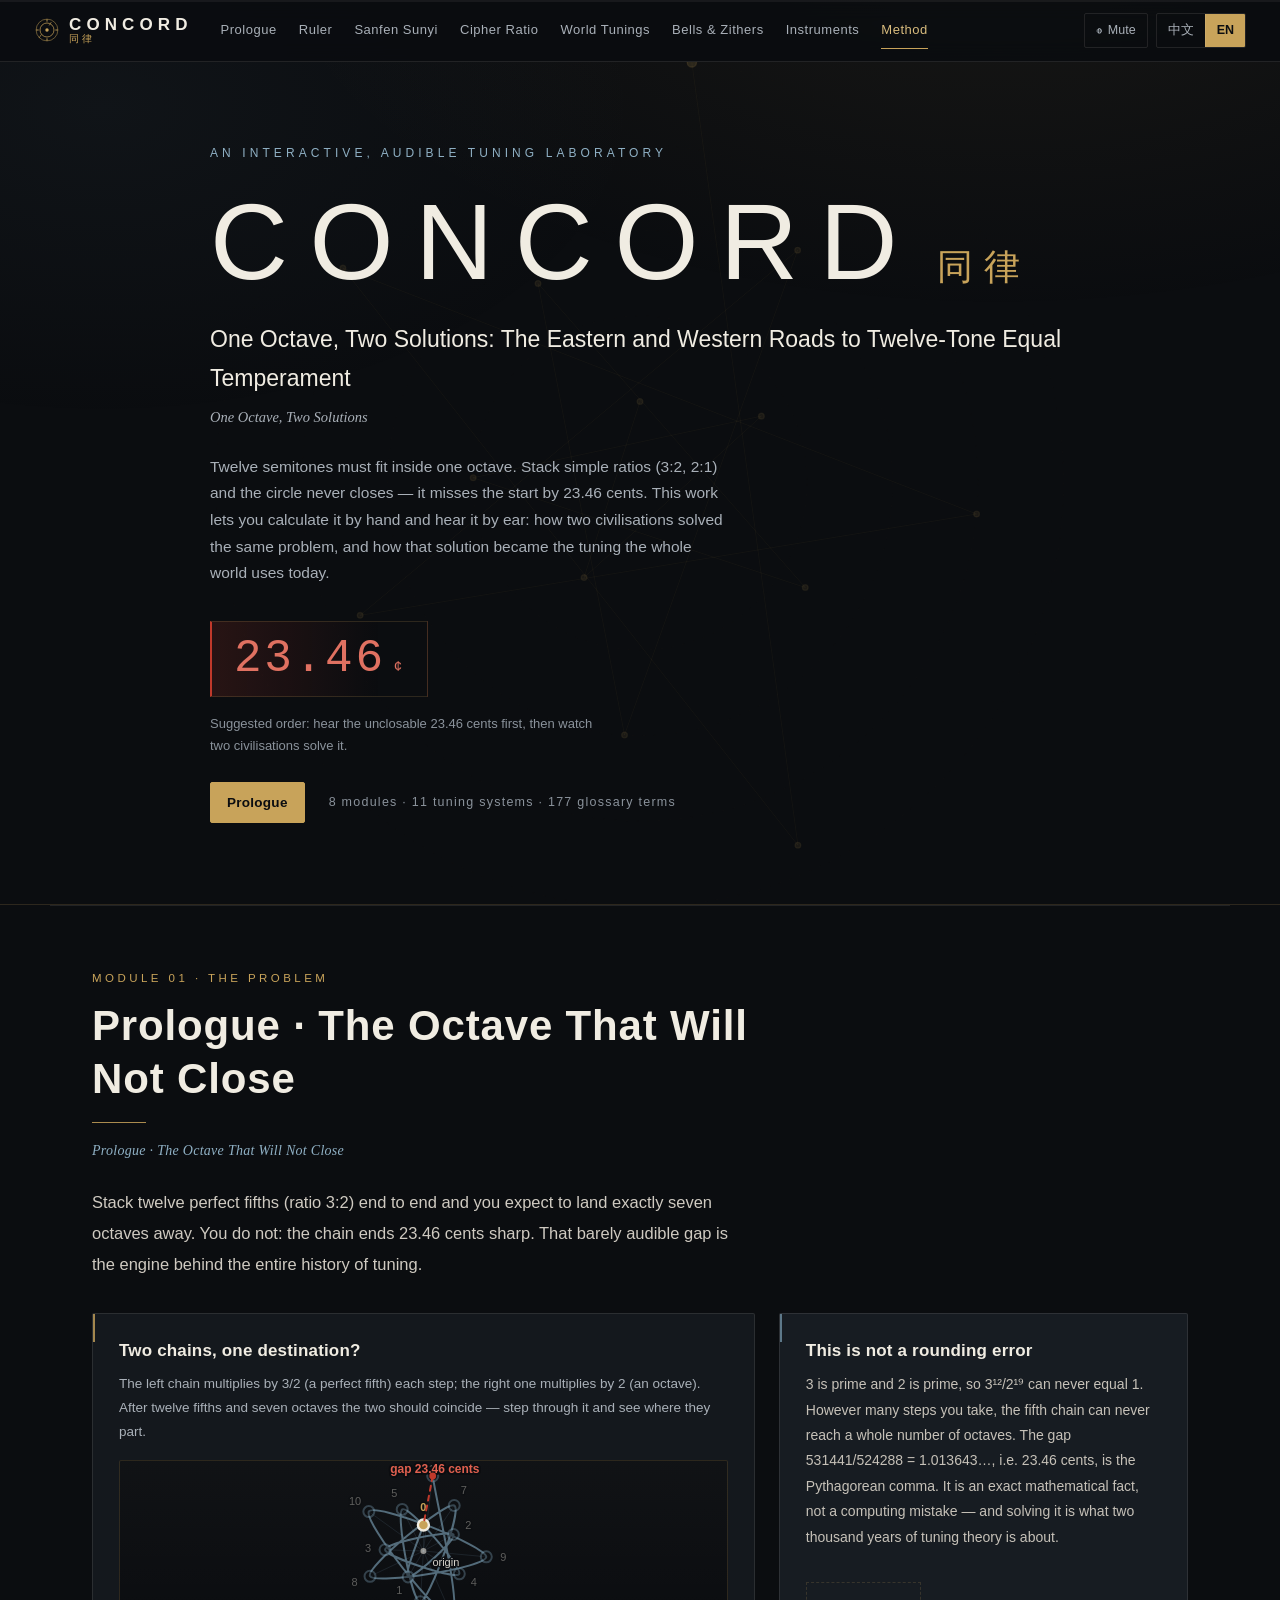
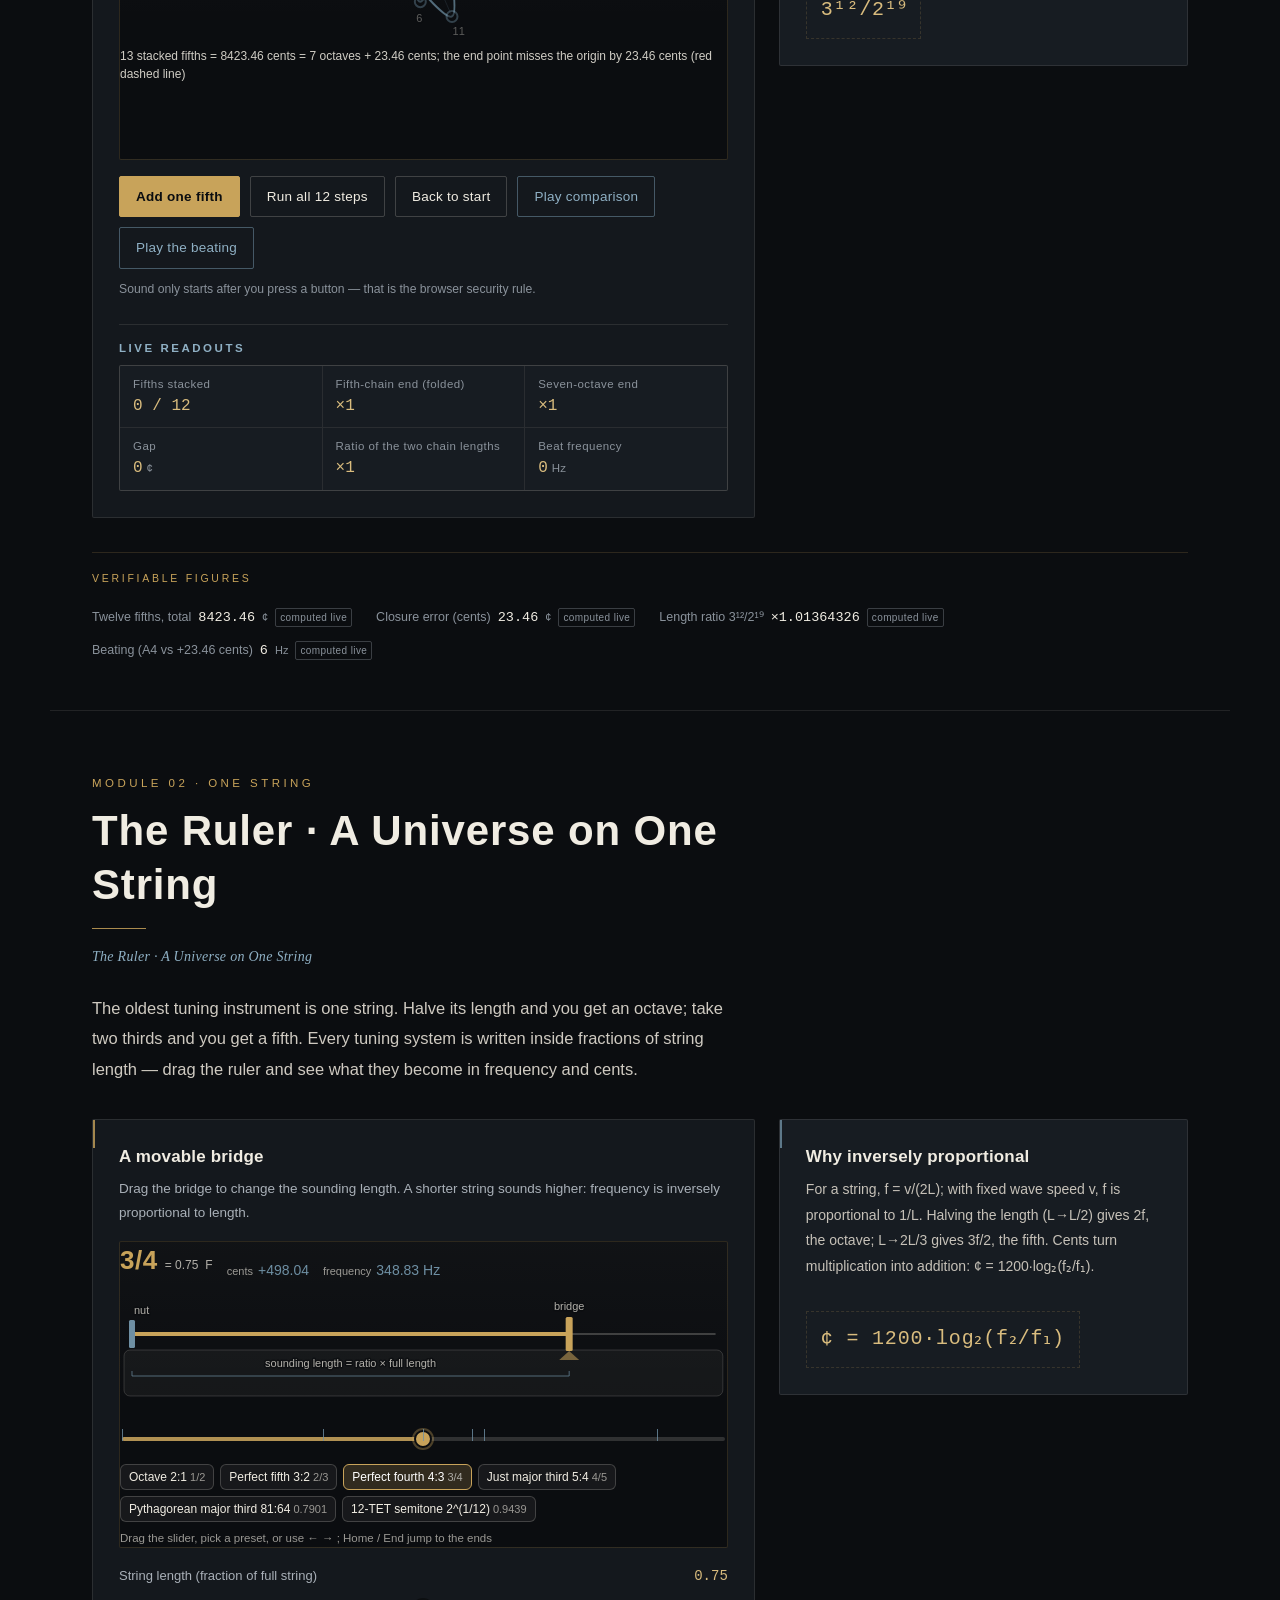
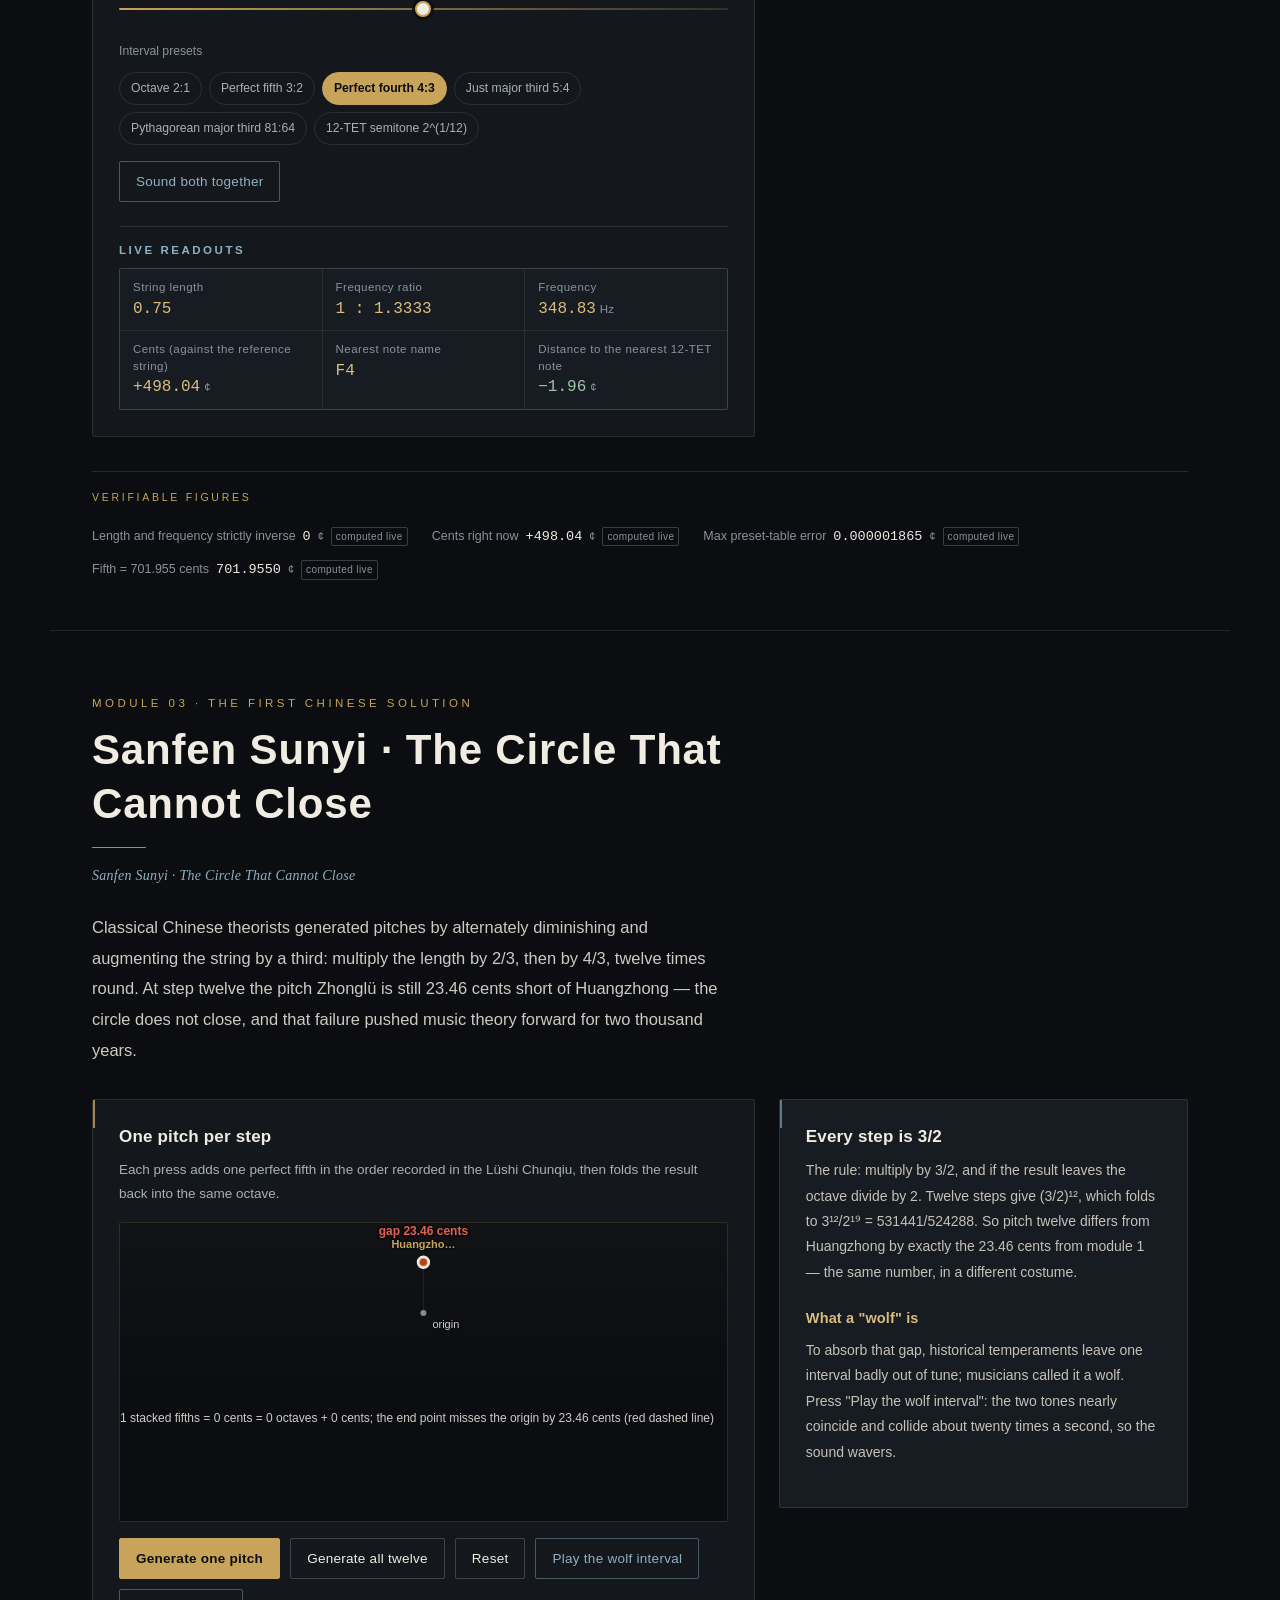
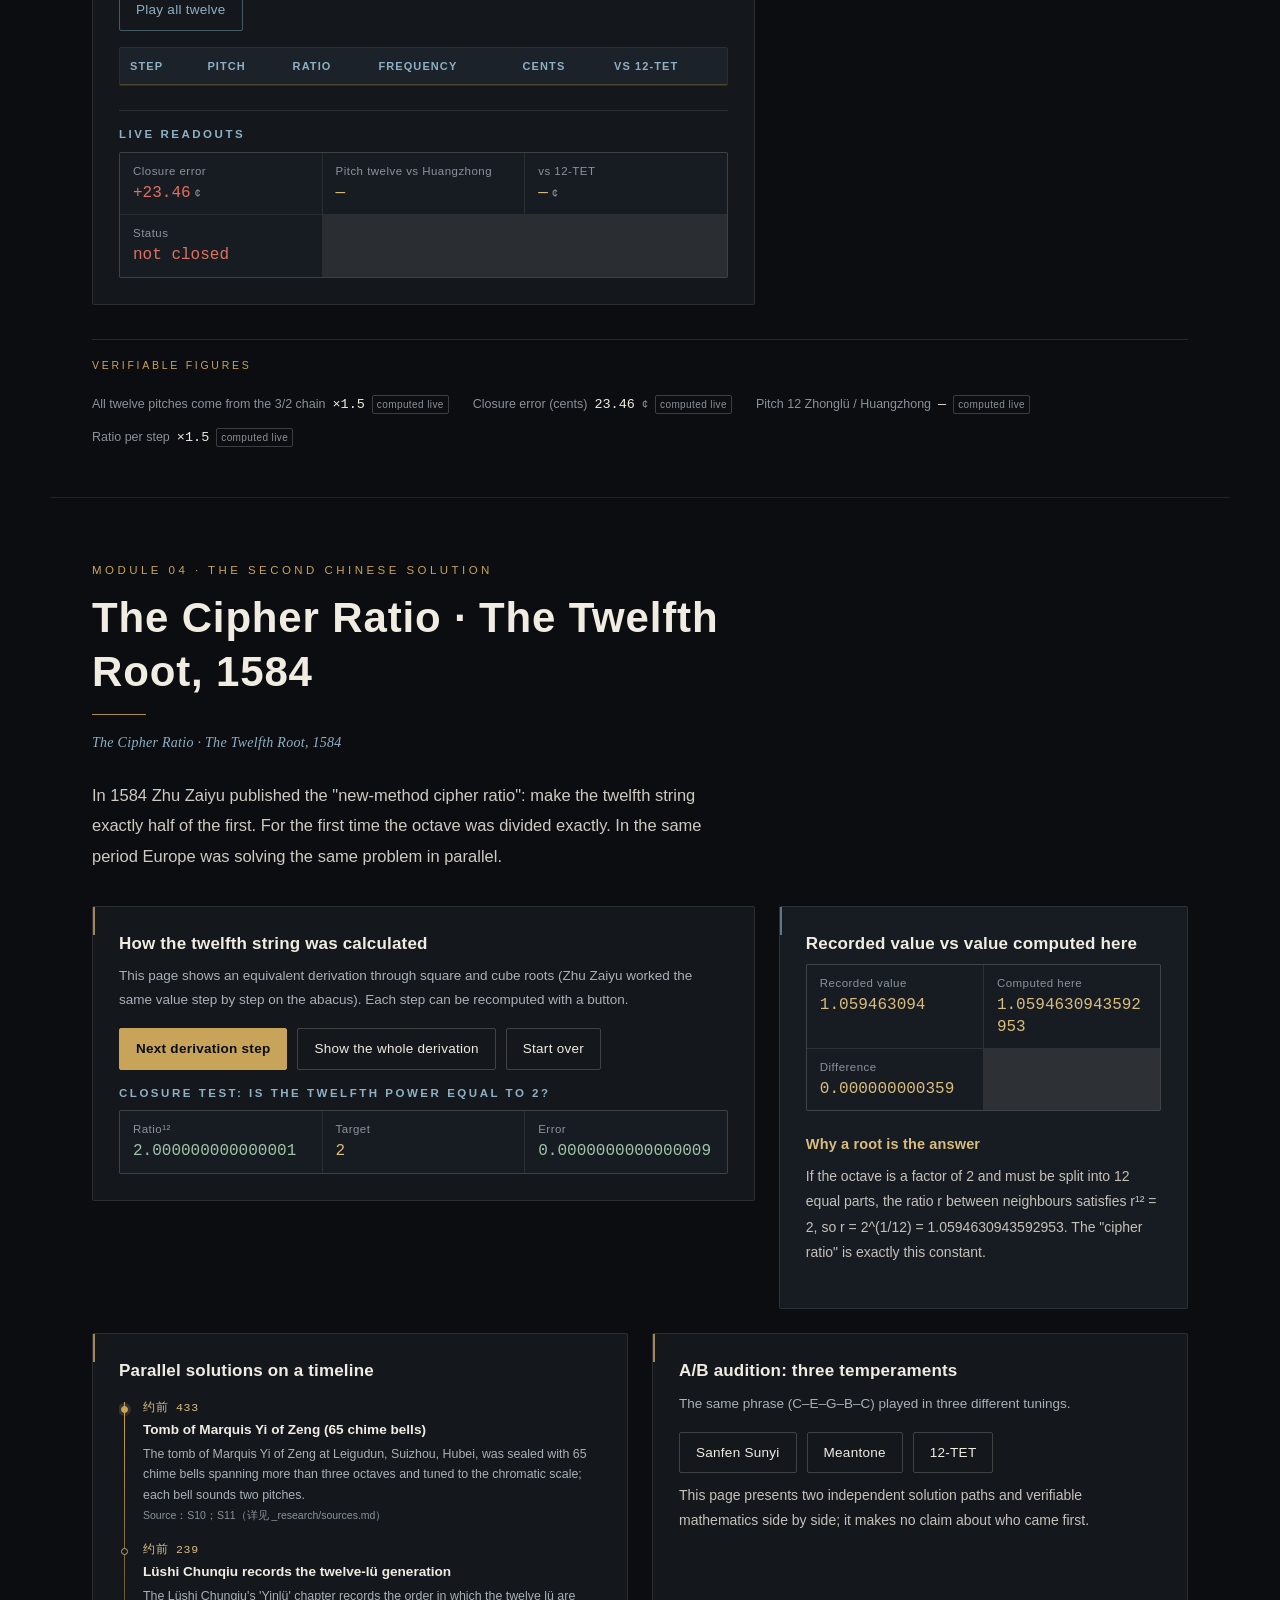
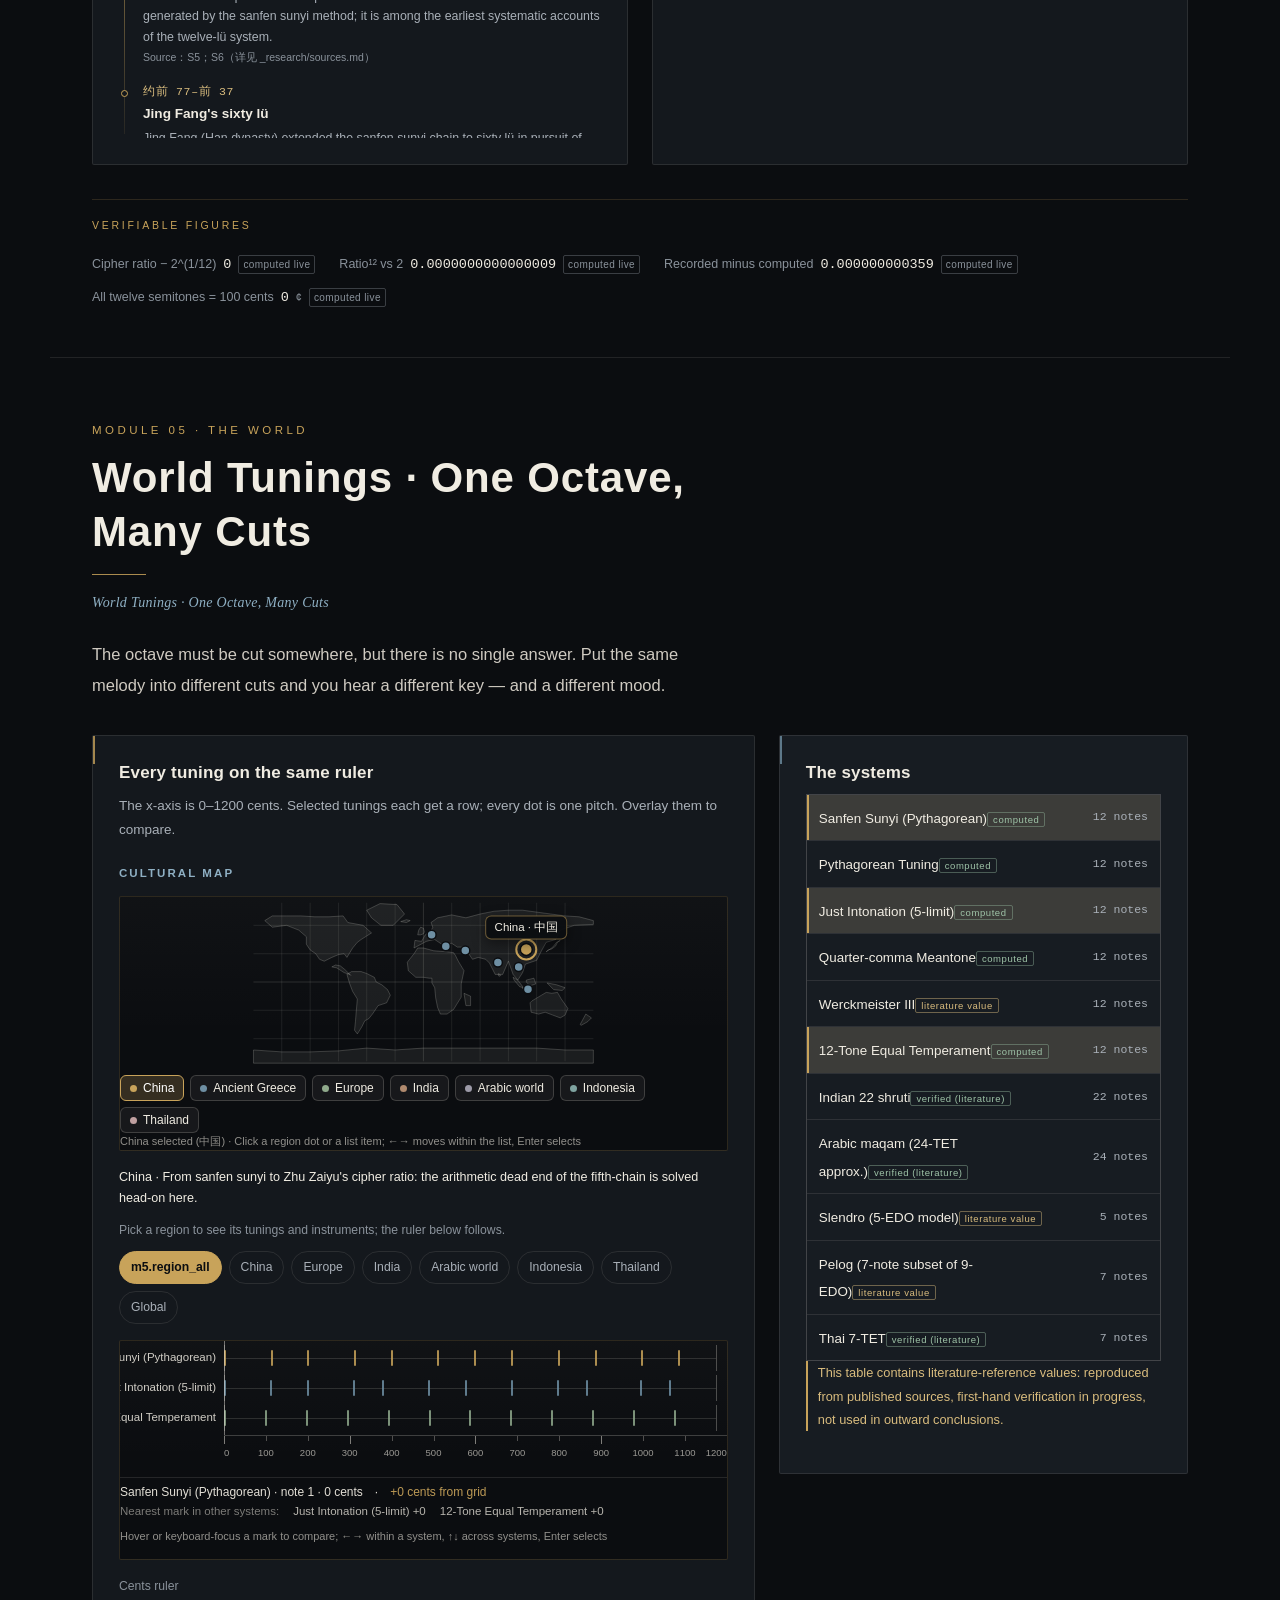
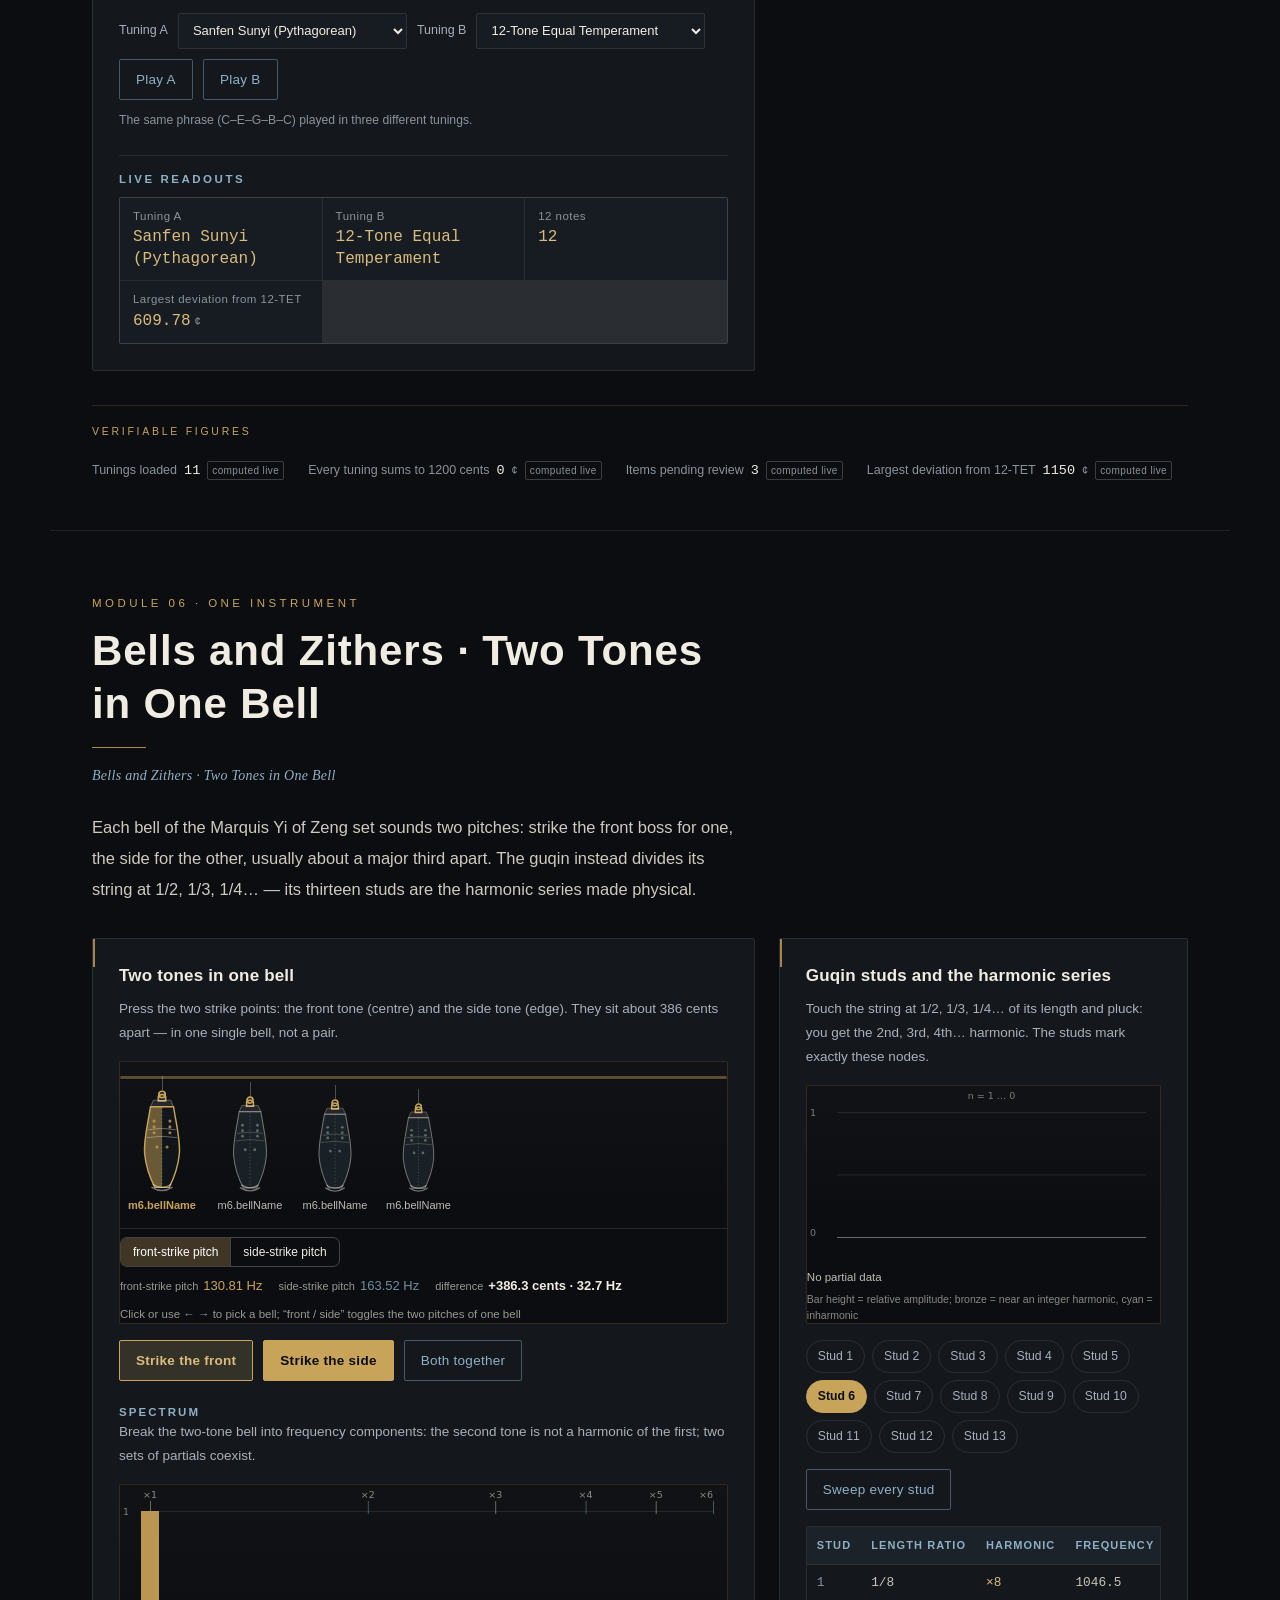
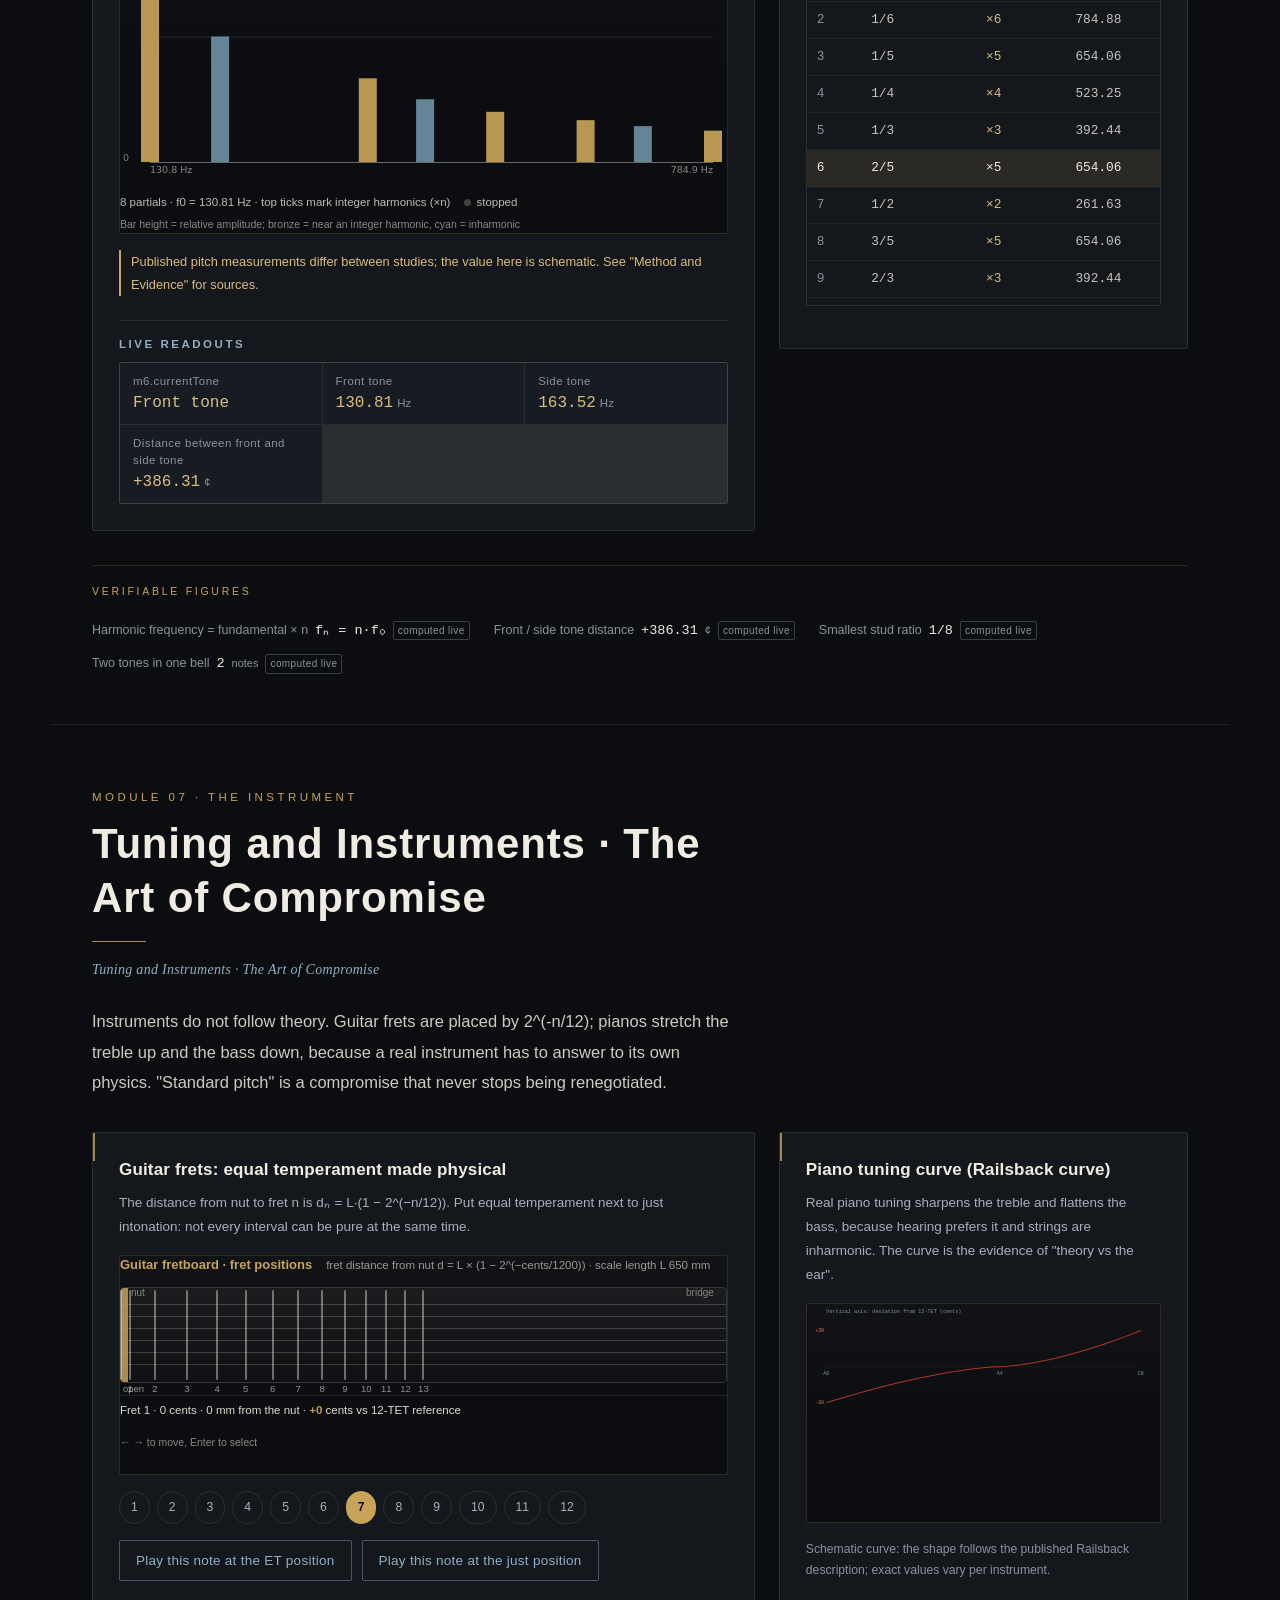
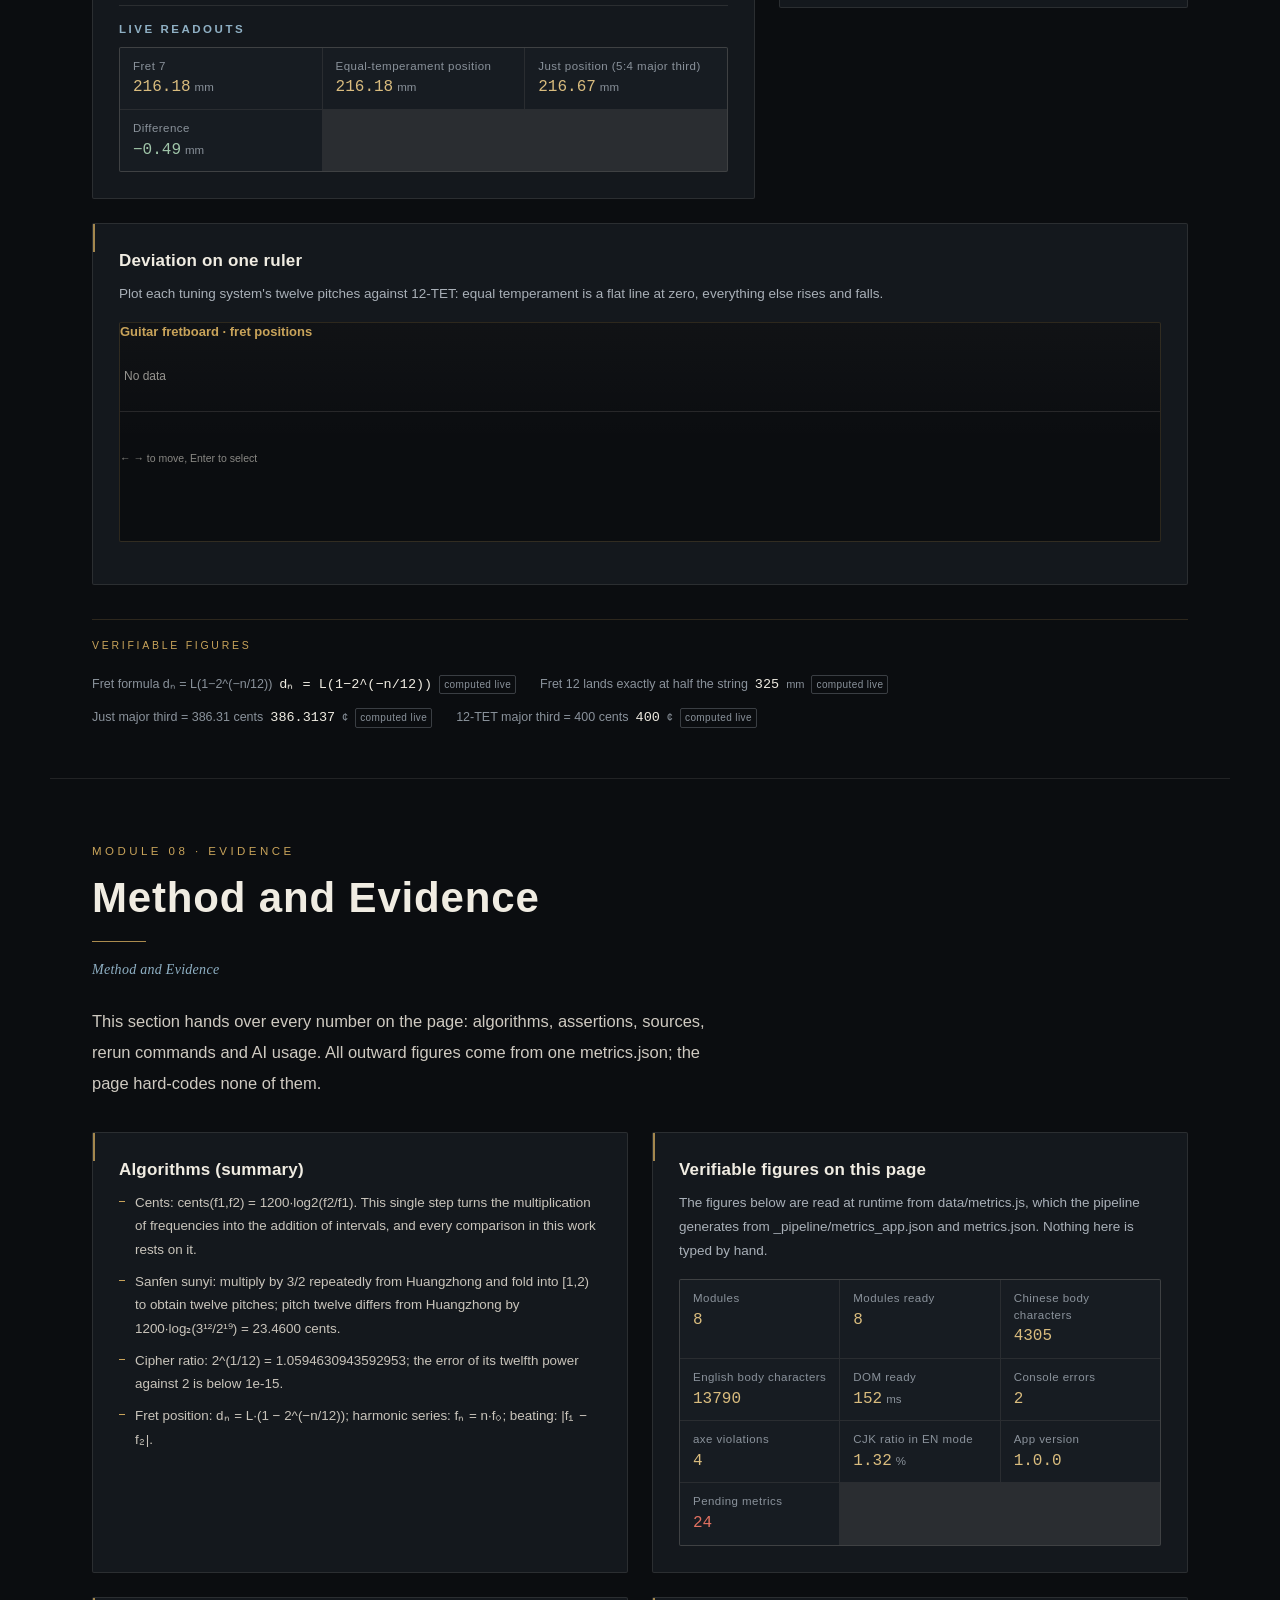
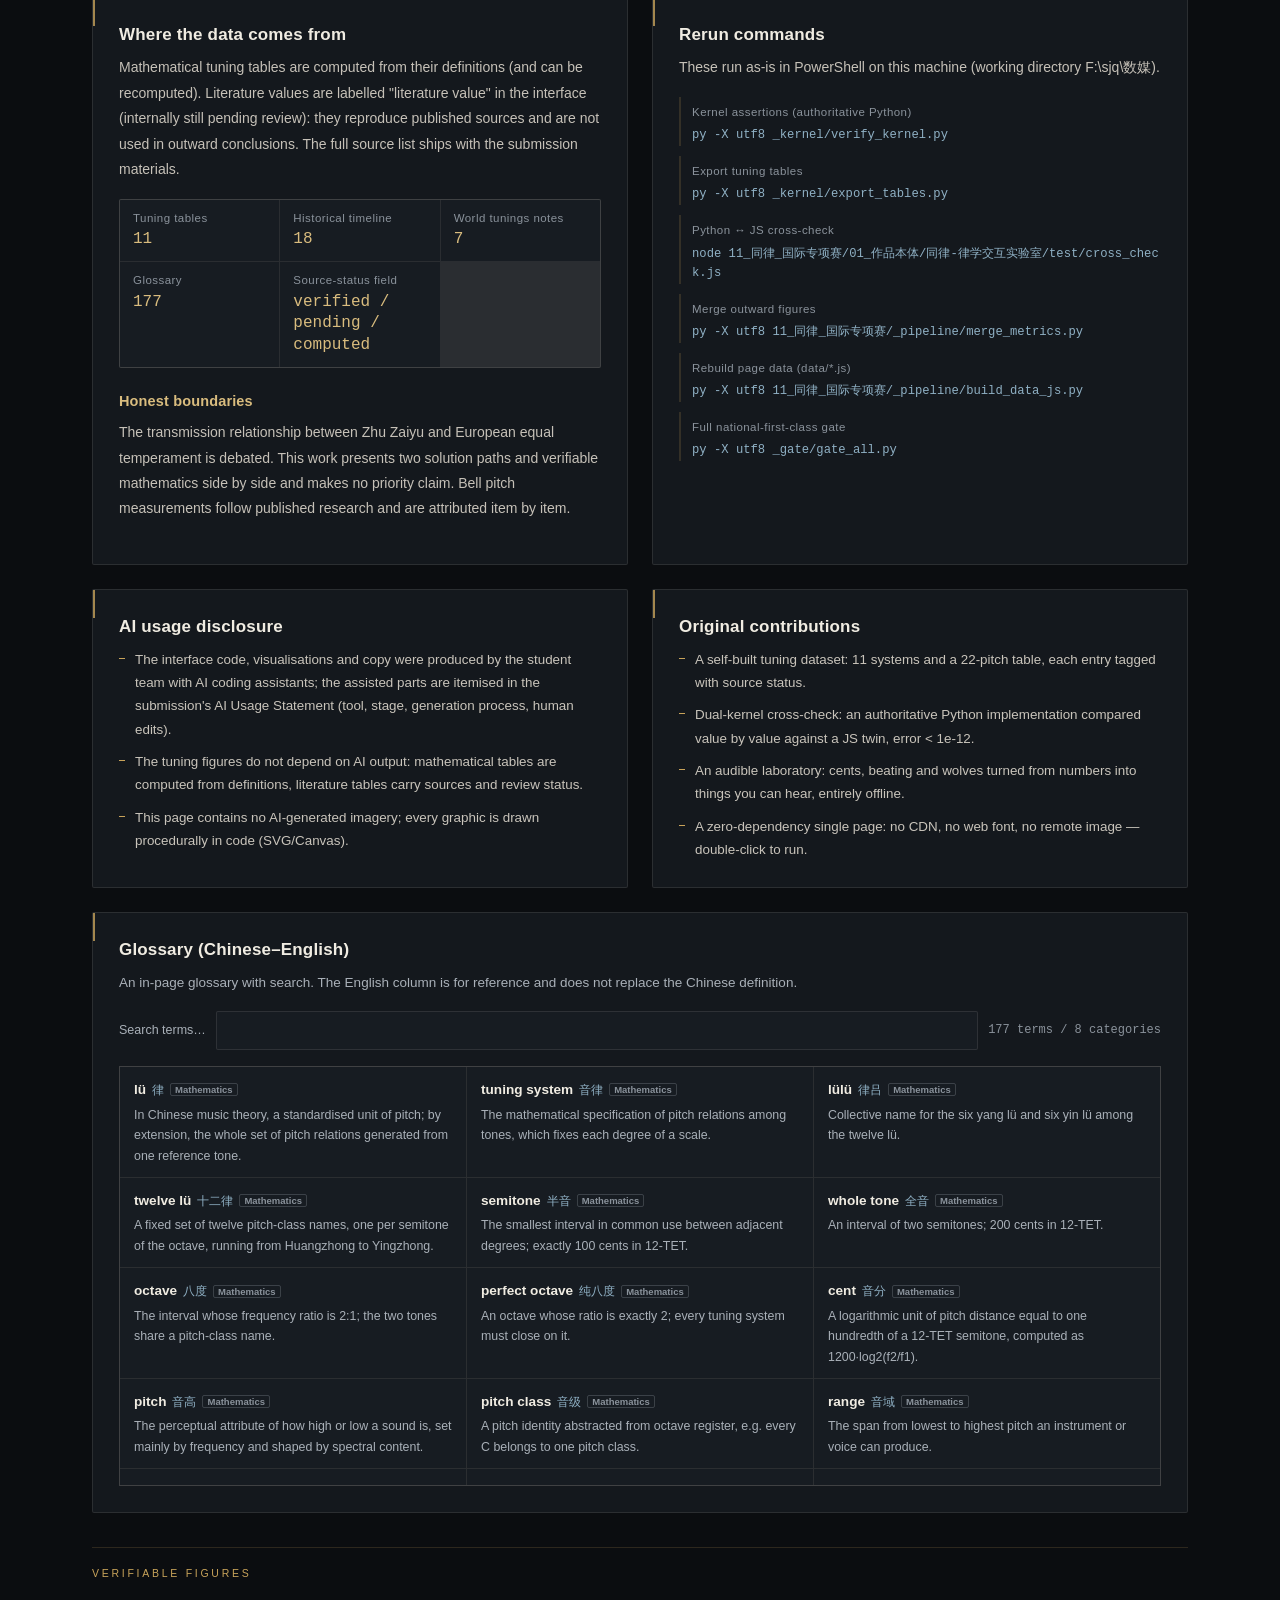
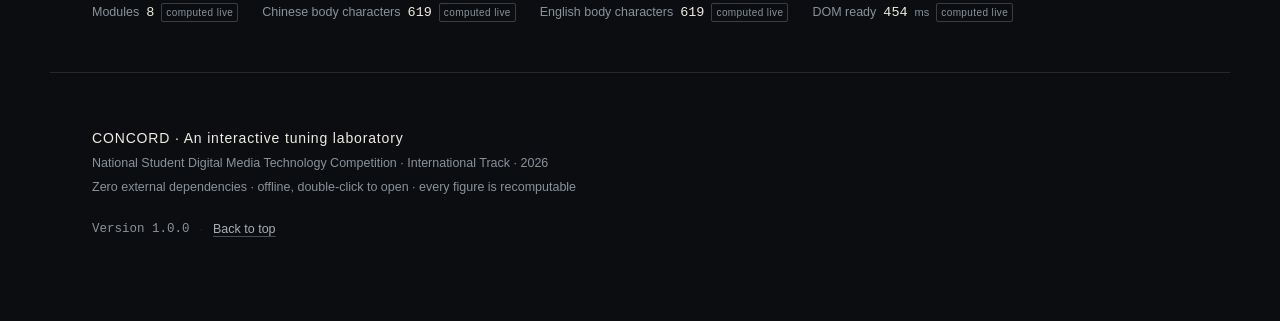
==== app/index.html @ b0410719 "publish: concord interactive lab (offline, zero-dependency)" ====
<!DOCTYPE html>
<html lang="zh-CN" data-lang="zh">
<head>
<meta charset="UTF-8">
<meta name="viewport" content="width=device-width, initial-scale=1.0">
<title>同律 CONCORD · 律学交互实验室</title>
<meta name="app-version" content="1.0.0">
<meta name="description" content="《同律》CONCORD：一个八度必须切成 12 个半音，用简单分数永远无法闭合——差 23.46 音分。可听化律学交互实验室：三分损益、朱载堉新法密率 2^(1/12)、世界律制，全部可复算、可复听、纯离线单页。">
<meta name="theme-color" content="#0B0D10">
<meta name="color-scheme" content="dark">
<link rel="stylesheet" href="style.css">
</head>
<body>
<a class="skip-link" href="#main" data-i18n="a11y.skip">跳到主要内容</a>

<!-- 阅读进度条 -->
<div class="read-progress" role="presentation" aria-hidden="true">
  <div class="read-progress-bar" id="progressBar"></div>
</div>

<!-- ============================ 顶栏 ============================ -->
<header class="topbar" role="banner">
  <div class="brand">
    <span class="brand-mark" aria-hidden="true">
      <svg viewBox="0 0 32 32" width="26" height="26" focusable="false">
        <circle cx="16" cy="16" r="13.4" fill="none" stroke="currentColor" stroke-width="1.1" opacity=".55"/>
        <circle cx="16" cy="16" r="8.6" fill="none" stroke="currentColor" stroke-width="1.1" opacity=".8"/>
        <circle cx="16" cy="16" r="2.1" fill="currentColor"/>
        <path d="M16 2.6v3.1M16 26.3v3.1M2.6 16h3.1M26.3 16h3.1" stroke="currentColor" stroke-width="1.1"/>
        <path d="M21.4 6.2 18.6 10.4M6.2 25.8l2.8-4.2" stroke="currentColor" stroke-width="1.1" opacity=".7"/>
      </svg>
    </span>
    <span class="brand-text">
      <b data-i18n="nav.brand">同律</b>
      <small data-i18n="nav.brandSub">CONCORD</small>
    </span>
  </div>

  <nav class="module-nav" aria-label="模块导航" data-i18n-aria="a11y.mainNav">
    <button type="button" class="nav-btn" data-module-target="m1" data-i18n="nav.m1">序章</button>
    <button type="button" class="nav-btn" data-module-target="m2" data-i18n="nav.m2">律尺</button>
    <button type="button" class="nav-btn" data-module-target="m3" data-i18n="nav.m3">三分损益</button>
    <button type="button" class="nav-btn" data-module-target="m4" data-i18n="nav.m4">密率</button>
    <button type="button" class="nav-btn" data-module-target="m5" data-i18n="nav.m5">世界律制</button>
    <button type="button" class="nav-btn" data-module-target="m6" data-i18n="nav.m6">编钟与琴</button>
    <button type="button" class="nav-btn" data-module-target="m7" data-i18n="nav.m7">律与器</button>
    <button type="button" class="nav-btn" data-module-target="m8" data-i18n="nav.m8">方法与证据</button>
  </nav>

  <div class="topbar-tools">
    <button type="button" class="tool-btn" id="soundToggle" aria-pressed="false" data-i18n-aria="a11y.playGroup">
      <span class="tool-ico" aria-hidden="true">◍</span>
      <span class="tool-label" data-i18n="ui.stopAllShort">静音</span>
    </button>
    <div class="lang-switch" role="group" aria-label="Language" data-i18n-aria="a11y.langGroup">
      <button type="button" data-lang-toggle="zh" aria-pressed="true" lang="zh-CN">中文</button>
      <button type="button" data-lang-toggle="en" aria-pressed="false" lang="en">EN</button>
    </div>
  </div>
</header>

<main id="main" tabindex="-1">

  <!-- ============================ 封面 ============================ -->
  <section class="cover" id="cover">
    <div class="cover-grid" aria-hidden="true">
      <svg viewBox="0 0 1200 620" preserveAspectRatio="xMidYMid slice" focusable="false">
        <g id="coverLines" fill="none" stroke="currentColor"></g>
      </svg>
    </div>
    <div class="cover-inner">
      <p class="cover-kicker" data-i18n="meta.kicker">律学交互实验室 · 可听化 · 可复算</p>
      <h1 class="cover-title">
        <span class="cover-zh" data-i18n="nav.brand">同律</span>
        <span class="cover-en" data-i18n="nav.brandSub">CONCORD</span>
      </h1>
      <p class="cover-sub" data-i18n="meta.subtitle">一个八度的两种解法 —— 十二平均律的东西方之路</p>
      <p class="cover-sub-en" data-i18n="meta.subtitleEn">One Octave, Two Solutions: The Eastern and Western Roads to Twelve-Tone Equal Temperament</p>
      <p class="cover-intro" data-i18n="meta.intro">一个八度必须切成 12 个半音。用简单分数一路叠下去，数学上永远回不到起点——差 23.46 音分。</p>
      <div class="cover-gap" role="img" aria-label="23.46 cents gap">
        <span class="cover-gap-num">23.46</span>
        <span class="cover-gap-unit" data-i18n="ui.centsShort">¢</span>
      </div>
      <p class="cover-hint" data-i18n="meta.introHint">建议顺序：先听见那不闭合的 23.46 音分，再看两个文明怎样各自解开它。</p>
      <div class="cover-cta">
        <button type="button" class="btn btn-gold" id="coverStart" data-i18n="nav.m1">序章</button>
        <span class="cover-total" id="coverTotal"></span>
      </div>
    </div>
  </section>

  <!-- ============================ M1 ============================ -->
  <section id="m1" class="mod" data-module="m1" aria-labelledby="m1-h">
    <div class="mod-head">
      <p class="mod-kicker" data-i18n="m1.kicker">模块 01 · 问题</p>
      <h2 class="mod-title" id="m1-h" data-i18n="m1.title">序章 · 不闭合的八度</h2>
      <p class="mod-title-en" data-i18n="m1.titleEn">Prologue · The Octave That Will Not Close</p>
      <p class="mod-lead" data-i18n="m1.lead">把 12 个纯五度首尾相接……</p>
    </div>
    <div class="mod-body">
      <div class="panel panel-demo">
        <h3 class="panel-title" data-i18n="m1.demoTitle">两条链，同一个终点？</h3>
        <p class="panel-desc" data-i18n="m1.demoDesc">左链每步乘 3/2，右链每步乘 2。</p>
        <div class="viz-slot viz-tall" id="viz-m1" data-viz="spiral5th" data-viz-height="380" role="img" data-i18n-aria="a11y.chart"></div>
        <div class="controls" role="group" data-i18n-aria="a11y.playGroup">
          <button type="button" class="btn btn-gold" id="m1-step" data-i18n="m1.stepBtn">叠一个五度</button>
          <button type="button" class="btn" id="m1-run" data-i18n="m1.run12">走完 12 步</button>
          <button type="button" class="btn" id="m1-reset" data-i18n="m1.reset">回到起点</button>
          <button type="button" class="btn btn-cyan" id="m1-play" data-i18n="m1.playCompare">播放对比</button>
          <button type="button" class="btn btn-cyan" id="m1-beat" data-i18n="m1.playBeat">播放拍音</button>
        </div>
        <p class="inline-hint" data-i18n="m1.hintPlay">声音需要你先点一下按钮才会响。</p>
        <div class="readouts">
          <h4 class="readouts-title" data-i18n="a11y.readouts">实时读数</h4>
          <dl class="readout-grid" id="m1-readouts"></dl>
        </div>
      </div>
      <aside class="panel panel-note">
        <h3 class="panel-title" data-i18n="m1.explainTitle">这不是计算误差</h3>
        <p class="note-body" data-i18n="m1.explain">3 是质数，2 也是质数……</p>
        <p class="note-eq" aria-label="3^12 / 2^19"><span data-i18n="m1.explainEq">3¹²/2¹⁹</span></p>
      </aside>
    </div>
    <div class="figures" role="group" data-i18n-aria="a11y.figures">
      <span class="figures-label" data-i18n="a11y.figures">可核验数字</span>
      <ul class="figures-list" id="m1-figures"></ul>
    </div>
  </section>

  <!-- ============================ M2 ============================ -->
  <section id="m2" class="mod" data-module="m2" aria-labelledby="m2-h">
    <div class="mod-head">
      <p class="mod-kicker" data-i18n="m2.kicker">模块 02 · 一根弦</p>
      <h2 class="mod-title" id="m2-h" data-i18n="m2.title">律尺 · 一根弦上的宇宙</h2>
      <p class="mod-title-en" data-i18n="m2.titleEn">The Ruler · A Universe on One String</p>
      <p class="mod-lead" data-i18n="m2.lead">调音最原始的仪器是一根弦。</p>
    </div>
    <div class="mod-body">
      <div class="panel panel-demo">
        <h3 class="panel-title" data-i18n="m2.demoTitle">可移动的琴码</h3>
        <p class="panel-desc" data-i18n="m2.demoDesc">拖动琴码改变被截取的弦长。</p>
        <div class="viz-slot" id="viz-m2" data-viz="monochord" data-viz-height="300" role="img" data-i18n-aria="a11y.chart"></div>
        <div class="ctrl">
          <label class="ctrl-label" for="m2-slider">
            <span data-i18n="m2.sliderLabel">弦长比</span>
            <output id="m2-out" for="m2-slider">0.75</output>
          </label>
          <input type="range" id="m2-slider" min="50" max="100" step="1" value="75"
                 aria-describedby="m2-presets-hint">
          <p class="inline-hint" id="m2-presets-hint" data-i18n="m2.presets">音程预设</p>
          <div class="chips" id="m2-presets" role="group" data-i18n-aria="m2.presets"></div>
        </div>
        <div class="controls" role="group" data-i18n-aria="a11y.playGroup">
          <button type="button" class="btn btn-cyan" id="m2-play" data-i18n="m2.playBoth">同时发声</button>
        </div>
        <div class="readouts">
          <h4 class="readouts-title" data-i18n="a11y.readouts">实时读数</h4>
          <dl class="readout-grid" id="m2-readouts"></dl>
        </div>
      </div>
      <aside class="panel panel-note">
        <h3 class="panel-title" data-i18n="m2.explainTitle">为什么是反比</h3>
        <p class="note-body" data-i18n="m2.explain">频率 f = v/(2L)……</p>
        <p class="note-eq" aria-label="cents formula"><span data-i18n="m2.explainEq">¢ = 1200·log₂(f₂/f₁)</span></p>
      </aside>
    </div>
    <div class="figures" role="group" data-i18n-aria="a11y.figures">
      <span class="figures-label" data-i18n="a11y.figures">可核验数字</span>
      <ul class="figures-list" id="m2-figures"></ul>
    </div>
  </section>

  <!-- ============================ M3 ============================ -->
  <section id="m3" class="mod" data-module="m3" aria-labelledby="m3-h">
    <div class="mod-head">
      <p class="mod-kicker" data-i18n="m3.kicker">模块 03 · 中国解法之一</p>
      <h2 class="mod-title" id="m3-h" data-i18n="m3.title">三分损益 · 五度圈走不到头</h2>
      <p class="mod-title-en" data-i18n="m3.titleEn">Sanfen Sunyi · The Circle That Cannot Close</p>
      <p class="mod-lead" data-i18n="m3.lead">中国古人用「三分损一、三分益一」交替生律。</p>
    </div>
    <div class="mod-body">
      <div class="panel panel-demo">
        <h3 class="panel-title" data-i18n="m3.demoTitle">一步一生律</h3>
        <p class="panel-desc" data-i18n="m3.demoDesc">每点一次「生一律」，按《吕氏春秋》的次序再叠一个纯五度。</p>
        <div class="viz-slot viz-tall" id="viz-m3" data-viz="spiral5th" data-viz-height="360" role="img" data-i18n-aria="a11y.chart"></div>
        <div class="controls" role="group" data-i18n-aria="a11y.playGroup">
          <button type="button" class="btn btn-gold" id="m3-gen" data-i18n="m3.btnGen">生一律</button>
          <button type="button" class="btn" id="m3-all" data-i18n="m3.btnGenAll">生成 12 律</button>
          <button type="button" class="btn" id="m3-reset" data-i18n="m3.btnReset">重置</button>
          <button type="button" class="btn btn-cyan" id="m3-wolf" data-i18n="m3.btnPlayWolf">播放狼音</button>
          <button type="button" class="btn btn-cyan" id="m3-scale" data-i18n="m3.btnPlayScale">播放十二律</button>
        </div>
        <div class="table-wrap" role="region" tabindex="0" data-i18n-aria="m3.cellsLabel">
          <table class="data-table" id="m3-table">
            <caption class="sr-only" data-i18n="m3.cellsLabel">十二律表</caption>
            <thead>
              <tr>
                <th scope="col" data-i18n="m3.tableStep">步</th>
                <th scope="col" data-i18n="m3.tableName">律名</th>
                <th scope="col" data-i18n="m3.tableRatio">频率比</th>
                <th scope="col" data-i18n="m3.tableHz">频率</th>
                <th scope="col" data-i18n="m3.tableCents">音分</th>
                <th scope="col" data-i18n="m3.tableDev">与平均律差</th>
              </tr>
            </thead>
            <tbody id="m3-tbody"></tbody>
          </table>
        </div>
        <div class="readouts">
          <h4 class="readouts-title" data-i18n="a11y.readouts">实时读数</h4>
          <dl class="readout-grid" id="m3-readouts"></dl>
        </div>
      </div>
      <aside class="panel panel-note">
        <h3 class="panel-title" data-i18n="m3.explainTitle">每一步都是 3/2</h3>
        <p class="note-body" data-i18n="m3.explain">生律规则：×3/2 后若超过八度就除 2 折回。</p>
        <h3 class="panel-title panel-title-sub" data-i18n="m3.wolfTitle">「狼音」是什么</h3>
        <p class="note-body" data-i18n="m3.wolfDesc">为了迁就这个缺口，历史上各律制留下某个格外刺耳的音程。</p>
      </aside>
    </div>
    <div class="figures" role="group" data-i18n-aria="a11y.figures">
      <span class="figures-label" data-i18n="a11y.figures">可核验数字</span>
      <ul class="figures-list" id="m3-figures"></ul>
    </div>
  </section>

  <!-- ============================ M4 ============================ -->
  <section id="m4" class="mod" data-module="m4" aria-labelledby="m4-h">
    <div class="mod-head">
      <p class="mod-kicker" data-i18n="m4.kicker">模块 04 · 中国解法之二</p>
      <h2 class="mod-title" id="m4-h" data-i18n="m4.title">密率 · 1584 年的第十二根</h2>
      <p class="mod-title-en" data-i18n="m4.titleEn">The Cipher Ratio · The Twelfth Root, 1584</p>
      <p class="mod-lead" data-i18n="m4.lead">1584 年，朱载堉在《律学新说》中给出「新法密率」。</p>
    </div>
    <div class="mod-body">
      <div class="panel panel-demo">
        <h3 class="panel-title" data-i18n="m4.demoTitle">第十二根弦是怎么算出来的</h3>
        <p class="panel-desc" data-i18n="m4.demoDesc">本页以平方根与立方根链演示与 2^(1/12) 等价的推导。</p>
        <div class="controls" role="group" data-i18n-aria="a11y.playGroup">
          <button type="button" class="btn btn-gold" id="m4-step" data-i18n="m4.stepBtn">下一步推导</button>
          <button type="button" class="btn" id="m4-all" data-i18n="m4.showAll">显示全部推导</button>
          <button type="button" class="btn" id="m4-reset" data-i18n="m4.resetDerivation">重新推导</button>
        </div>
        <ol class="deriv-list" id="m4-deriv"></ol>
        <div class="check-box">
          <h4 class="readouts-title" data-i18n="m4.powerTitle">闭合检验：12 次幂是否等于 2</h4>
          <dl class="readout-grid" id="m4-power"></dl>
        </div>
      </div>
      <aside class="panel panel-note">
        <h3 class="panel-title" data-i18n="m4.litTitle">文献抄录值 vs 本页计算</h3>
        <dl class="readout-grid" id="m4-lit"></dl>
        <h3 class="panel-title panel-title-sub" data-i18n="m4.whyTitle">为什么开方就是解</h3>
        <p class="note-body" data-i18n="m4.whyBody">若八度 = 2 倍频率，等分成 12 份。</p>
      </aside>
    </div>

    <div class="mod-row">
      <div class="panel">
        <h3 class="panel-title" data-i18n="m4.timelineTitle">并行解题时间线</h3>
        <div class="timeline" id="m4-timeline" role="region" tabindex="0" data-i18n-aria="m4.timelineTitle"></div>
      </div>
      <div class="panel">
        <h3 class="panel-title" data-i18n="m4.abTitle">三种律制 A/B 听辨</h3>
        <p class="panel-desc" data-i18n="m4.abDesc">同一段旋律（C–E–G–B–C），在三种律制下分别播放。</p>
        <div class="controls" role="group" data-i18n-aria="a11y.playGroup">
          <button type="button" class="btn" id="m4-play-sanfen" data-i18n="m4.abSanfen">三分损益</button>
          <button type="button" class="btn" id="m4-play-meantone" data-i18n="m4.abMeantone">中庸律</button>
          <button type="button" class="btn" id="m4-play-tet" data-i18n="m4.abTet">十二平均律</button>
        </div>
        <p class="note-body" data-i18n="m4.honorNote">本节并列展示两条独立解题路径与可核验的数学结论。</p>
      </div>
    </div>

    <div class="figures" role="group" data-i18n-aria="a11y.figures">
      <span class="figures-label" data-i18n="a11y.figures">可核验数字</span>
      <ul class="figures-list" id="m4-figures"></ul>
    </div>
  </section>

  <!-- ============================ M5 ============================ -->
  <section id="m5" class="mod" data-module="m5" aria-labelledby="m5-h">
    <div class="mod-head">
      <p class="mod-kicker" data-i18n="m5.kicker">模块 05 · 世界</p>
      <h2 class="mod-title" id="m5-h" data-i18n="m5.title">世界律制 · 同一个八度，很多种切法</h2>
      <p class="mod-title-en" data-i18n="m5.titleEn">World Tunings · One Octave, Many Cuts</p>
      <p class="mod-lead" data-i18n="m5.lead">八度必须被切开，但怎么切没有唯一答案。</p>
    </div>
    <div class="mod-body">
      <div class="panel panel-demo">
        <h3 class="panel-title" data-i18n="m5.demoTitle">把律制摊开在同一把尺子上</h3>
        <p class="panel-desc" data-i18n="m5.demoDesc">横轴是 0–1200 音分。</p>
        <h4 class="viz-cap" data-i18n="m5.mapTitle">文化区域地图</h4>
        <div class="viz-slot" id="viz-m5-map" data-viz="worldmap" data-viz-height="300" role="img" data-i18n-aria="a11y.chart"></div>
        <p class="inline-hint" id="m5-map-info"></p>
        <p class="inline-hint" data-i18n="m5.mapHint">点选区域查看该文化的律制与乐器。</p>
        <div class="chips region-chips" id="m5-regions" role="group" data-i18n-aria="m5.listTitle"></div>
        <div class="viz-slot" id="viz-m5" data-viz="centsRuler" data-viz-height="340" role="img" data-i18n-aria="a11y.chart"></div>
        <p class="inline-hint" data-i18n="m5.rulerTitle">音分刻度尺</p>
        <div class="controls" role="group" data-i18n-aria="a11y.playGroup">
          <label class="inline-label" for="m5-a" data-i18n="ui.systemA">律制 A</label>
          <select id="m5-a" class="select"></select>
          <label class="inline-label" for="m5-b" data-i18n="ui.systemB">律制 B</label>
          <select id="m5-b" class="select"></select>
          <button type="button" class="btn btn-cyan" id="m5-play-a" data-i18n="m5.playAB">播放 A</button>
          <button type="button" class="btn btn-cyan" id="m5-play-b" data-i18n="m5.playB">播放 B</button>
        </div>
        <p class="inline-hint" data-i18n="m4.abDesc">同一段旋律，只改变律制。</p>
        <div class="readouts">
          <h4 class="readouts-title" data-i18n="a11y.readouts">实时读数</h4>
          <dl class="readout-grid" id="m5-readouts"></dl>
        </div>
      </div>
      <aside class="panel panel-note">
        <h3 class="panel-title" data-i18n="m5.listTitle">律制一览</h3>
        <div class="sys-list" id="m5-list" role="group" data-i18n-aria="m5.listTitle"></div>
        <p class="note-body note-warn" data-i18n="m5.pendingWarn">本表含文献参考值条目。</p>
      </aside>
    </div>
    <div class="figures" role="group" data-i18n-aria="a11y.figures">
      <span class="figures-label" data-i18n="a11y.figures">可核验数字</span>
      <ul class="figures-list" id="m5-figures"></ul>
    </div>
  </section>

  <!-- ============================ M6 ============================ -->
  <section id="m6" class="mod" data-module="m6" aria-labelledby="m6-h">
    <div class="mod-head">
      <p class="mod-kicker" data-i18n="m6.kicker">模块 06 · 一件乐器</p>
      <h2 class="mod-title" id="m6-h" data-i18n="m6.title">编钟与琴 · 一钟两音</h2>
      <p class="mod-title-en" data-i18n="m6.titleEn">Bells and Zithers · Two Tones in One Bell</p>
      <p class="mod-lead" data-i18n="m6.lead">曾侯乙编钟的每一件钟能发出两个音。</p>
    </div>
    <div class="mod-body">
      <div class="panel panel-demo">
        <h3 class="panel-title" data-i18n="m6.bellTitle">一钟双音</h3>
        <p class="panel-desc" data-i18n="m6.bellDesc">点钟面上的两个敲击点。</p>
        <div class="viz-slot" id="viz-m6" data-viz="bell" data-viz-height="320" role="img" data-i18n-aria="a11y.chart"></div>
        <div class="controls" role="group" data-i18n-aria="a11y.playGroup">
          <button type="button" class="btn btn-gold" id="m6-front" data-i18n="m6.bellHitFront">敲正鼓部</button>
          <button type="button" class="btn btn-gold" id="m6-side" data-i18n="m6.bellHitSide">敲侧鼓部</button>
          <button type="button" class="btn btn-cyan" id="m6-both" data-i18n="m6.bellPlayBoth">两音对比</button>
        </div>
        <h4 class="viz-cap" data-i18n="m6.specTitle">频谱</h4>
        <p class="panel-desc" data-i18n="m6.specDesc">把钟声拆成频率成分。</p>
        <div class="viz-slot" id="viz-m6-spec" data-viz="spectrum" data-viz-height="220" role="img" data-i18n-aria="a11y.chart"></div>
        <p class="note-body note-warn" data-i18n="m6.bellSource">测音结论学界有不同研究。</p>
        <div class="readouts">
          <h4 class="readouts-title" data-i18n="a11y.readouts">实时读数</h4>
          <dl class="readout-grid" id="m6-readouts"></dl>
        </div>
      </div>

      <div class="panel panel-demo">
        <h3 class="panel-title" data-i18n="m6.guqinTitle">古琴徽位与泛音列</h3>
        <p class="panel-desc" data-i18n="m6.guqinDesc">在弦长的 1/2、1/3、1/4……处轻触并拨弦。</p>
        <div class="viz-slot viz-hui" id="viz-m6-hui" data-viz="guqin" data-viz-height="120" role="img" data-i18n-aria="a11y.chart"></div>
        <div class="chips" id="m6-hui" role="group" data-i18n-aria="m6.guqinHui"></div>
        <div class="controls" role="group" data-i18n-aria="a11y.playGroup">
          <button type="button" class="btn btn-cyan" id="m6-sweep" data-i18n="m6.guqinSweep">依次扫过全部徽位</button>
        </div>
        <div class="table-wrap" role="region" tabindex="0">
          <table class="data-table" id="m6-table">
            <caption class="sr-only" data-i18n="m6.guqinTitle">古琴徽位与泛音列</caption>
            <thead>
              <tr>
                <th scope="col" data-i18n="m6.guqinHui">徽位</th>
                <th scope="col" data-i18n="m6.guqinRatio">弦长比</th>
                <th scope="col" data-i18n="m6.guqinPartial">泛音序号</th>
                <th scope="col" data-i18n="m6.guqinFreq">频率</th>
                <th scope="col" data-i18n="m6.guqinCents">相对基音</th>
              </tr>
            </thead>
            <tbody id="m6-tbody"></tbody>
          </table>
        </div>
      </div>
    </div>
    <div class="figures" role="group" data-i18n-aria="a11y.figures">
      <span class="figures-label" data-i18n="a11y.figures">可核验数字</span>
      <ul class="figures-list" id="m6-figures"></ul>
    </div>
  </section>

  <!-- ============================ M7 ============================ -->
  <section id="m7" class="mod" data-module="m7" aria-labelledby="m7-h">
    <div class="mod-head">
      <p class="mod-kicker" data-i18n="m7.kicker">模块 07 · 器物</p>
      <h2 class="mod-title" id="m7-h" data-i18n="m7.title">律与器 · 妥协的艺术</h2>
      <p class="mod-title-en" data-i18n="m7.titleEn">Tuning and Instruments · The Art of Compromise</p>
      <p class="mod-lead" data-i18n="m7.lead">乐器不会按理论长。</p>
    </div>
    <div class="mod-body">
      <div class="panel panel-demo">
        <h3 class="panel-title" data-i18n="m7.fretTitle">吉他品丝：平均律的物证</h3>
        <p class="panel-desc" data-i18n="m7.fretDesc">第 n 品到琴枕的距离 dₙ = L·(1 − 2^(−n/12))。</p>
        <div class="viz-slot" id="viz-m7" data-viz="fretboard" data-viz-height="260" role="img" data-i18n-aria="a11y.chart"></div>
        <div class="chips" id="m7-frets" role="group" data-i18n-aria="m7.fretTitle"></div>
        <div class="controls" role="group" data-i18n-aria="a11y.playGroup">
          <button type="button" class="btn btn-cyan" id="m7-et" data-i18n="m7.fretPlayET">按平均律弹这个音</button>
          <button type="button" class="btn btn-cyan" id="m7-just" data-i18n="m7.fretPlayJust">按纯律弹这个音</button>
        </div>
        <div class="readouts">
          <h4 class="readouts-title" data-i18n="a11y.readouts">实时读数</h4>
          <dl class="readout-grid" id="m7-readouts"></dl>
        </div>
      </div>
      <div class="panel">
        <h3 class="panel-title" data-i18n="m7.stretchTitle">钢琴调律曲线</h3>
        <p class="panel-desc" data-i18n="m7.stretchDesc">实际钢琴调音时，高音区会比理论值偏高、低音区偏低。</p>
        <div class="viz-slot" id="viz-m7-stretch" data-viz="stretch" data-viz-height="240" role="img" data-i18n-aria="a11y.chart"></div>
        <p class="inline-hint" data-i18n="m7.stretchNote">示意曲线。</p>
      </div>
    </div>
    <div class="panel panel-wide">
      <h3 class="panel-title" data-i18n="m7.isochordTitle">同一把尺子上的偏离</h3>
      <p class="panel-desc" data-i18n="m7.isochordDesc">把各律制的十二个音对十二平均律的偏差画成图。</p>
      <div class="viz-slot" id="viz-m7-iso" data-viz="isochord" data-viz-height="260" role="img" data-i18n-aria="a11y.chart"></div>
    </div>
    <div class="figures" role="group" data-i18n-aria="a11y.figures">
      <span class="figures-label" data-i18n="a11y.figures">可核验数字</span>
      <ul class="figures-list" id="m7-figures"></ul>
    </div>
  </section>

  <!-- ============================ M8 ============================ -->
  <section id="m8" class="mod" data-module="m8" aria-labelledby="m8-h">
    <div class="mod-head">
      <p class="mod-kicker" data-i18n="m8.kicker">模块 08 · 证据</p>
      <h2 class="mod-title" id="m8-h" data-i18n="m8.title">方法与证据</h2>
      <p class="mod-title-en" data-i18n="m8.titleEn">Method and Evidence</p>
      <p class="mod-lead" data-i18n="m8.lead">这一节把页面上的每个数字都交出来。</p>
    </div>

    <div class="mod-row">
      <div class="panel">
        <h3 class="panel-title" data-i18n="m8.algoTitle">算法说明（摘要）</h3>
        <ul class="plain-list">
          <li data-i18n="m8.algoBody1">音分定义。</li>
          <li data-i18n="m8.algoBody2">三分损益。</li>
          <li data-i18n="m8.algoBody3">新法密率。</li>
          <li data-i18n="m8.algoBody4">品丝位置与泛音列。</li>
        </ul>
      </div>
      <div class="panel">
        <h3 class="panel-title" data-i18n="m8.metricsTitle">本页可核验数字</h3>
        <p class="panel-desc" data-i18n="m8.metricsNote">以下数字由页面运行时从 data/metrics.js 读取。</p>
        <dl class="readout-grid" id="m8-metrics"></dl>
      </div>
    </div>

    <div class="mod-row">
      <div class="panel">
        <h3 class="panel-title" data-i18n="m8.sourcesTitle">数据来源入口</h3>
        <p class="note-body" data-i18n="m8.sourcesNote">律制数学表由定义直接计算。</p>
        <dl class="readout-grid" id="m8-sources"></dl>
        <h3 class="panel-title panel-title-sub" data-i18n="m8.honestyTitle">诚实边界</h3>
        <p class="note-body" data-i18n="m8.honestyBody">传播关系学界有不同观点。</p>
      </div>
      <div class="panel">
        <h3 class="panel-title" data-i18n="m8.runTitle">复跑命令</h3>
        <p class="note-body" data-i18n="m8.runNote">以下命令在本机 PowerShell 中可直接运行。</p>
        <ul class="cmd-list" id="m8-cmds"></ul>
      </div>
    </div>

    <div class="mod-row">
      <div class="panel">
        <h3 class="panel-title" data-i18n="m8.aiTitle">AI 使用披露</h3>
        <ul class="plain-list">
          <li data-i18n="m8.aiBody1">本作品的界面代码由团队在 AI 助手辅助下完成。</li>
          <li data-i18n="m8.aiBody2">本页律制数值不依赖 AI 生成。</li>
          <li data-i18n="m8.aiBody3">本页不含 AI 生成图像。</li>
        </ul>
      </div>
      <div class="panel">
        <h3 class="panel-title" data-i18n="m8.originalTitle">原创贡献</h3>
        <ul class="plain-list">
          <li data-i18n="m8.orig1">自建律制数据集。</li>
          <li data-i18n="m8.orig2">双内核交叉校验。</li>
          <li data-i18n="m8.orig3">可听化实验台。</li>
          <li data-i18n="m8.orig4">零外部依赖单页。</li>
        </ul>
      </div>
    </div>

    <div class="panel panel-wide">
      <h3 class="panel-title" data-i18n="m8.glossaryTitle">术语对照（中英）</h3>
      <p class="panel-desc" data-i18n="m8.glossaryDesc">页面内术语库，可搜索。</p>
      <div class="glossary-tools">
        <label class="inline-label" for="m8-search" data-i18n="m8.glossarySearch">搜索术语</label>
        <input type="search" id="m8-search" class="search-input" autocomplete="off">
        <span class="glossary-count" id="m8-glossary-count" aria-live="polite"></span>
      </div>
      <div class="glossary-list" id="m8-glossary" role="region" tabindex="0" data-i18n-aria="m8.glossaryTitle"></div>
    </div>

    <div class="figures" role="group" data-i18n-aria="a11y.figures">
      <span class="figures-label" data-i18n="a11y.figures">可核验数字</span>
      <ul class="figures-list" id="m8-figures"></ul>
    </div>
  </section>

</main>

<footer class="site-foot" role="contentinfo">
  <p data-i18n="foot.line1">《同律》CONCORD · 律学交互实验室</p>
  <p data-i18n="foot.line2">全国大学生数字媒体科技作品及创意竞赛 · 国际专项赛 · 2026</p>
  <p data-i18n="foot.line3">零外部依赖 · 离线双击即开</p>
  <p class="foot-meta">
    <span id="footVersion">版本 1.0.0</span>
    <span class="foot-dot" aria-hidden="true">·</span>
    <button type="button" class="link-btn" id="backTop" data-i18n="foot.backTop">回到顶部</button>
  </p>
</footer>

<!-- 状态提示（屏幕阅读器 / 视觉小条） -->
<div class="toast" id="toast" role="status" aria-live="polite" aria-atomic="true" data-i18n-aria="a11y.toast"></div>

<noscript>
  <p class="noscript-warn">本作品需要启用 JavaScript 才能运行 —— 全部图形与计算都在页面内实时生成。 / This work needs JavaScript: every graphic and calculation is generated live in the page.</p>
</noscript>

<!-- 数据（由 _pipeline/build_data_js.py 生成） -->
<script src="data/data_tuning.js"></script>
<script src="data/data_history.js"></script>
<script src="data/data_world.js"></script>
<script src="data/data_glossary.js"></script>
<script src="data/metrics.js"></script>
<script src="data/deps.js"></script>
<!-- 双语字典 -->
<script src="i18n.js"></script>
<!-- 应用层 -->
<script src="app.js"></script>
</body>
</html>
---- app/style.css ----
/* ============================================================================
 * style.css —《同律》CONCORD 视觉系统
 * ----------------------------------------------------------------------------
 * 色彩：墨夜 #0B0D10 / 面板 #14181D / 铜金 #C8A35A / 钟青 #6E8FA3 /
 *       亮字 #F0ECE2 / 误差红 #C0392B（仅用于「不闭合」的误差）
 * 字体：全部系统字体栈，**零外部字体文件**（版权 + 离线）
 * 动效：120–240ms，prefers-reduced-motion 时全部关闭
 * 无障碍：正文对比度 ≥7:1、次要文字 ≥4.5:1、焦点环 2px 可见、
 *        不靠颜色单独传达信息（红色误差同时带 ✕/文字/虚线）
 * ========================================================================== */

/* ---------------------------------------------------------------- 变量 */
:root {
  /* 主色（第六节规格，不得改值） */
  --ink: #0B0D10;            /* 墨夜：底 */
  --panel: #14181D;          /* 面板 */
  --gold: #C8A35A;           /* 铜金：主 */
  --cyan: #6E8FA3;           /* 钟青：辅 */
  --light: #F0ECE2;          /* 亮字 */
  --red: #C0392B;            /* 误差红（图形用） */

  /* 派生（保证对比度） */
  --panel-2: #171C22;
  --panel-3: #1C2229;
  --line: rgba(200, 163, 90, .18);
  --line-soft: rgba(240, 236, 226, .10);
  --muted: #A9B0B8;          /* ≥4.5:1 on --ink */
  --muted-2: #8A929B;
  --cyan-text: #8FB0C4;      /* 钟青提亮，正文可用 */
  --gold-text: #D9BC7E;      /* 铜金提亮，正文可用 */
  --red-text: #E07161;       /* 误差红提亮（4.6:1）*/
  --red-soft: rgba(192, 57, 43, .16);

  /* 字体栈（系统字体，零下载） */
  --font-ui: "Microsoft YaHei", "PingFang SC", "Source Han Sans SC",
             "Noto Sans CJK SC", "Hiragino Sans GB", "Segoe UI", sans-serif;
  --font-en: "Segoe UI", "Helvetica Neue", "Segoe UI Variable", Arial, sans-serif;
  --font-serif: Georgia, "Times New Roman", "Songti SC", "SimSun", serif;
  --font-mono: "Cascadia Mono", Consolas, "SFMono-Regular", "Courier New", monospace;

  /* viz 组件公共变量（viz/*.js 读这些名字，见其文件头契约） */
  --c-light: #F0ECE2;
  --c-bronze: #C8A35A;
  --c-cyan: #6E8FA3;
  --c-red: #C0392B;
  --c-ink: #0B0D10;
  --font-ui: "Microsoft YaHei", "PingFang SC", "Source Han Sans SC", "Segoe UI", sans-serif;

  /* 节奏 */
  --sp-1: 6px;
  --sp-2: 10px;
  --sp-3: 16px;
  --sp-4: 24px;
  --sp-5: 34px;
  --sp-6: 52px;
  --sp-7: 78px;
  --radius: 2px;
  --topbar-h: 62px;
  --t-fast: 120ms;
  --t-base: 180ms;
  --t-slow: 240ms;
  --wrap: 1180px;
}

/* ---------------------------------------------------------------- 基础 */
*, *::before, *::after { box-sizing: border-box; }

html {
  -webkit-text-size-adjust: 100%;
  scroll-behavior: smooth;
  scroll-padding-top: calc(var(--topbar-h) + 14px);
}

body {
  margin: 0;
  background: var(--ink);
  color: var(--light);
  font-family: var(--font-ui);
  font-size: 16px;
  line-height: 1.72;
  -webkit-font-smoothing: antialiased;
  text-rendering: optimizeLegibility;
  overflow-x: hidden;
}

/* 极轻的铜金底噪纹理（纯 CSS，无图片） */
body::before {
  content: "";
  position: fixed;
  inset: 0;
  pointer-events: none;
  z-index: 0;
  background:
    radial-gradient(1200px 620px at 78% -8%, rgba(200, 163, 90, .07), transparent 62%),
    radial-gradient(900px 520px at 8% 12%, rgba(110, 143, 163, .055), transparent 60%);
}

h1, h2, h3, h4 { margin: 0; font-weight: 600; line-height: 1.28; letter-spacing: .01em; }
p { margin: 0 0 var(--sp-3); }
ul, ol { margin: 0; padding: 0; }
li { list-style: none; }
em { font-style: normal; color: var(--gold-text); }
b, strong { font-weight: 600; }
button, input, select { font: inherit; color: inherit; }
a { color: var(--cyan-text); text-decoration-color: rgba(143, 176, 196, .45); }
a:hover { color: var(--light); }
svg { display: block; }

::selection { background: rgba(200, 163, 90, .30); color: var(--light); }

/* 滚动条（克制） */
* { scrollbar-width: thin; scrollbar-color: rgba(200, 163, 90, .30) transparent; }
::-webkit-scrollbar { width: 10px; height: 10px; }
::-webkit-scrollbar-track { background: transparent; }
::-webkit-scrollbar-thumb { background: rgba(200, 163, 90, .26); border-radius: 6px; }
::-webkit-scrollbar-thumb:hover { background: rgba(200, 163, 90, .42); }

/* ---------------------------------------------------------------- 无障碍 */
.sr-only {
  position: absolute !important;
  width: 1px; height: 1px;
  padding: 0; margin: -1px;
  overflow: hidden; clip: rect(0, 0, 0, 0);
  clip-path: inset(50%);
  white-space: nowrap; border: 0;
}

.skip-link {
  position: fixed;
  top: 8px; left: 8px;
  z-index: 200;
  transform: translateY(-180%);
  background: var(--gold);
  color: #0B0D10;
  font-weight: 700;
  padding: 10px 18px;
  border-radius: var(--radius);
  text-decoration: none;
  transition: transform var(--t-fast) ease-out;
}
.skip-link:focus,
.skip-link:focus-visible { transform: translateY(0); outline: 2px solid var(--light); outline-offset: 3px; }

/* 全站焦点环：亮字色 + 外扩，深底与铜金底都可见 */
:focus-visible {
  outline: 2px solid var(--light);
  outline-offset: 3px;
  border-radius: 1px;
}
button:focus:not(:focus-visible),
a:focus:not(:focus-visible),
input:focus:not(:focus-visible),
select:focus:not(:focus-visible) { outline: none; }

/* 交互元素最小可点面积（触摸可达） */
button, .link-btn, .nav-btn, input[type="range"], select { touch-action: manipulation; }

/* ---------------------------------------------------------------- 进度条 */
.read-progress {
  position: fixed;
  top: 0; left: 0; right: 0;
  height: 2px;
  z-index: 120;
  background: rgba(240, 236, 226, .06);
}
.read-progress-bar {
  height: 100%;
  width: 0%;
  background: linear-gradient(90deg, var(--cyan), var(--gold));
  transform-origin: left center;
  transition: width 90ms linear;
}

/* ---------------------------------------------------------------- 顶栏 */
.topbar {
  position: sticky;
  top: 0;
  z-index: 100;
  display: flex;
  align-items: center;
  gap: var(--sp-3);
  height: var(--topbar-h);
  padding: 0 clamp(14px, 3vw, 34px);
  background: rgba(11, 13, 16, .90);
  border-bottom: 1px solid var(--line-soft);
  backdrop-filter: blur(10px);
  -webkit-backdrop-filter: blur(10px);
}

.brand { display: flex; align-items: center; gap: 9px; flex: none; }
.brand-mark { color: var(--gold); display: inline-flex; }
.brand-text { display: flex; flex-direction: column; line-height: 1.06; }
.brand-text b {
  font-size: 17px;
  letter-spacing: .30em;
  color: var(--light);
  font-weight: 600;
}
.brand-text small {
  font-family: var(--font-en);
  font-size: 9.5px;
  letter-spacing: .30em;
  color: var(--gold);
  text-transform: uppercase;
}

.module-nav {
  display: flex;
  align-items: center;
  gap: 2px;
  overflow-x: auto;
  scrollbar-width: none;
  flex: 1 1 auto;
  min-width: 0;
  padding: 0 2px;
}
.module-nav::-webkit-scrollbar { display: none; }

.nav-btn {
  position: relative;
  flex: none;
  background: none;
  border: 0;
  color: var(--muted);
  font-size: 13px;
  letter-spacing: .04em;
  padding: 8px 10px;
  border-radius: var(--radius);
  cursor: pointer;
  white-space: nowrap;
  transition: color var(--t-base) ease, background var(--t-base) ease;
}
.nav-btn:hover { color: var(--light); background: rgba(240, 236, 226, .05); }
.nav-btn[aria-current="true"] { color: var(--gold-text); }
.nav-btn[aria-current="true"]::after {
  content: "";
  position: absolute;
  left: 10px; right: 10px; bottom: 1px;
  height: 1px;
  background: var(--gold);
}

.topbar-tools { display: flex; align-items: center; gap: 8px; flex: none; }

.tool-btn {
  display: inline-flex;
  align-items: center;
  gap: 6px;
  background: transparent;
  border: 1px solid var(--line-soft);
  color: var(--muted);
  padding: 6px 11px;
  border-radius: var(--radius);
  font-size: 12.5px;
  cursor: pointer;
  transition: color var(--t-base), border-color var(--t-base), background var(--t-base);
}
.tool-btn:hover { color: var(--light); border-color: var(--line); background: rgba(240, 236, 226, .04); }
.tool-btn[aria-pressed="true"] { color: var(--ink); background: var(--gold); border-color: var(--gold); font-weight: 600; }
.tool-ico { font-size: 12px; line-height: 1; }

.lang-switch { display: inline-flex; border: 1px solid var(--line-soft); border-radius: var(--radius); overflow: hidden; }
.lang-switch button {
  background: transparent;
  border: 0;
  color: var(--muted);
  padding: 6px 11px;
  font-size: 12.5px;
  cursor: pointer;
  transition: background var(--t-base), color var(--t-base);
}
.lang-switch button + button { border-left: 1px solid var(--line-soft); }
.lang-switch button:hover { color: var(--light); background: rgba(240, 236, 226, .05); }
.lang-switch button[aria-pressed="true"] { background: var(--gold); color: var(--ink); font-weight: 700; }

/* ---------------------------------------------------------------- 容器 */
main {
  position: relative;
  z-index: 1;
  display: block;
}
main:focus { outline: none; }

/* ---------------------------------------------------------------- 封面 */
.cover {
  position: relative;
  min-height: calc(100vh - var(--topbar-h));
  display: flex;
  align-items: center;
  padding: clamp(56px, 9vh, 110px) clamp(18px, 5vw, 60px);
  overflow: hidden;
  border-bottom: 1px solid var(--line);
}
.cover-grid {
  position: absolute;
  inset: 0;
  color: rgba(200, 163, 90, .30);
  pointer-events: none;
}
.cover-grid svg { width: 100%; height: 100%; opacity: .55; }
.cover-inner {
  position: relative;
  max-width: 860px;
  margin: 0 auto;
  text-align: left;
  width: 100%;
}
.cover-kicker {
  font-size: 12px;
  letter-spacing: .34em;
  color: var(--cyan-text);
  text-transform: uppercase;
  margin-bottom: var(--sp-4);
}
.cover-title { display: flex; align-items: baseline; gap: 18px; flex-wrap: wrap; margin-bottom: var(--sp-2); }
.cover-zh {
  font-size: clamp(56px, 9.2vw, 108px);
  letter-spacing: .20em;
  line-height: 1;
  color: var(--light);
  font-weight: 500;
}
.cover-en {
  font-family: var(--font-en);
  font-size: clamp(20px, 3.1vw, 36px);
  letter-spacing: .30em;
  color: var(--gold);
  font-weight: 400;
}
.cover-sub {
  font-size: clamp(17px, 2.1vw, 23px);
  color: var(--light);
  margin: var(--sp-4) 0 var(--sp-1);
  font-weight: 300;
}
.cover-sub-en {
  font-family: var(--font-serif);
  font-style: italic;
  font-size: 14.5px;
  color: var(--muted);
  margin-bottom: var(--sp-4);
  max-width: 62ch;
}
.cover-intro {
  font-size: 15.5px;
  color: var(--muted);
  max-width: 60ch;
  margin-bottom: var(--sp-5);
}
.cover-gap {
  display: inline-flex;
  align-items: baseline;
  gap: 8px;
  padding: 14px 22px;
  border: 1px solid var(--line);
  border-left: 2px solid var(--red);
  background: linear-gradient(90deg, var(--red-soft), transparent 78%);
  margin-bottom: var(--sp-3);
}
.cover-gap-num {
  font-family: var(--font-mono);
  font-size: clamp(30px, 4.4vw, 46px);
  color: var(--red-text);
  letter-spacing: .06em;
  line-height: 1;
  font-variant-numeric: tabular-nums;
}
.cover-gap-unit { font-size: 15px; color: var(--red-text); letter-spacing: .16em; }
.cover-hint { font-size: 13px; color: var(--muted-2); max-width: 54ch; }
.cover-cta { display: flex; align-items: center; gap: var(--sp-4); flex-wrap: wrap; margin-top: var(--sp-4); }
.cover-total { font-size: 12.5px; color: var(--muted-2); letter-spacing: .1em; }

/* 封面细线网格（程序化） */
.cover-lines path, .cover-lines line, .cover-lines circle { transition: opacity var(--t-slow) ease; }

/* ---------------------------------------------------------------- 模块 */
.mod {
  position: relative;
  max-width: var(--wrap);
  margin: 0 auto;
  padding: clamp(52px, 7vh, 88px) clamp(18px, 4vw, 42px) clamp(40px, 5vh, 60px);
  border-top: 1px solid var(--line-soft);
  scroll-margin-top: calc(var(--topbar-h) + 10px);
}
.mod:first-of-type { border-top: 0; }

.mod-head { max-width: 74ch; margin-bottom: var(--sp-5); }
.mod-kicker {
  font-size: 11.5px;
  letter-spacing: .30em;
  color: var(--gold);
  text-transform: uppercase;
  margin-bottom: var(--sp-2);
  font-family: var(--font-en);
}
.mod-title {
  font-size: clamp(26px, 3.6vw, 42px);
  letter-spacing: .02em;
  font-weight: 600;
  color: var(--light);
  margin-bottom: var(--sp-1);
}
.mod-title::after {
  content: "";
  display: block;
  width: 54px;
  height: 1px;
  background: var(--gold);
  margin-top: var(--sp-3);
  opacity: .85;
}
.mod-title-en {
  font-family: var(--font-serif);
  font-style: italic;
  font-size: 14px;
  color: var(--cyan-text);
  letter-spacing: .02em;
  margin: var(--sp-3) 0 var(--sp-4);
}
.mod-lead {
  font-size: 16.5px;
  line-height: 1.86;
  color: #CFCAC1;
  max-width: 70ch;
}

.mod-body {
  display: grid;
  grid-template-columns: minmax(0, 1.62fr) minmax(0, 1fr);
  gap: var(--sp-4);
  align-items: start;
}
.mod-row {
  display: grid;
  grid-template-columns: repeat(2, minmax(0, 1fr));
  gap: var(--sp-4);
  margin-top: var(--sp-4);
}

/* ---------------------------------------------------------------- 面板 */
.panel {
  position: relative;
  background: var(--panel);
  border: 1px solid var(--line-soft);
  border-radius: var(--radius);
  padding: clamp(18px, 2.2vw, 26px);
  min-width: 0;
}
.panel::before {
  content: "";
  position: absolute;
  left: 0; top: 0;
  width: 2px; height: 28px;
  background: var(--gold);
  opacity: .8;
}
.panel-demo::before { background: var(--gold); }
.panel-note { background: var(--panel-2); }
.panel-note::before { background: var(--cyan); }
.panel-wide { margin-top: var(--sp-4); }

.panel-title {
  font-size: 17px;
  color: var(--light);
  margin-bottom: var(--sp-2);
  letter-spacing: .01em;
}
.panel-title-sub {
  font-size: 14.5px;
  margin-top: var(--sp-4);
  color: var(--gold-text);
}
.panel-desc { font-size: 13.5px; color: var(--muted); line-height: 1.78; margin-bottom: var(--sp-3); }
.note-body { font-size: 14px; color: #C6C1B8; line-height: 1.82; }
.note-body + .note-body { margin-top: var(--sp-2); }
.note-warn { color: var(--gold-text); font-size: 12.8px; border-left: 2px solid var(--gold); padding-left: 10px; }
.note-eq {
  font-family: var(--font-mono);
  font-size: 20px;
  color: var(--gold-text);
  letter-spacing: .04em;
  margin: var(--sp-3) 0 0;
  padding: 10px 14px;
  border: 1px dashed var(--line);
  display: inline-block;
}
.inline-hint { font-size: 12.2px; color: var(--muted-2); margin: var(--sp-2) 0 0; }

/* ---------------------------------------------------------------- 可视化容器 */
.viz-slot {
  position: relative;
  width: 100%;
  min-height: 220px;
  margin: var(--sp-3) 0;
  border: 1px solid var(--line-soft);
  border-radius: var(--radius);
  background:
    linear-gradient(180deg, rgba(240, 236, 226, .022), transparent 55%),
    var(--ink);
  overflow: hidden;
}
.viz-slot.is-ready { border-color: var(--line); }
.viz-slot.viz-tall { min-height: 300px; }
.viz-fallback { width: 100%; height: 100%; }
.viz-fallback svg { width: 100%; height: auto; display: block; }
.viz-fallback-note {
  font-size: 11.5px;
  color: var(--muted-2);
  padding: 8px 12px;
  border-top: 1px solid var(--line-soft);
  font-family: var(--font-mono);
  letter-spacing: .02em;
}

/* ---------------------------------------------------------------- 控件 */
.controls {
  display: flex;
  flex-wrap: wrap;
  align-items: center;
  gap: var(--sp-2);
  margin: var(--sp-3) 0 var(--sp-2);
}

.btn {
  display: inline-flex;
  align-items: center;
  justify-content: center;
  gap: 6px;
  min-height: 38px;
  padding: 8px 16px;
  background: transparent;
  border: 1px solid rgba(240, 236, 226, .20);
  color: var(--light);
  font-size: 13.5px;
  letter-spacing: .02em;
  border-radius: var(--radius);
  cursor: pointer;
  transition: background var(--t-base) ease, border-color var(--t-base) ease,
              color var(--t-base) ease, transform var(--t-fast) ease;
}
.btn:hover { background: rgba(240, 236, 226, .07); border-color: rgba(240, 236, 226, .36); }
.btn:active { transform: translateY(1px); }
.btn:disabled { opacity: .42; cursor: not-allowed; }
.btn[aria-pressed="true"] { background: rgba(200, 163, 90, .18); border-color: var(--gold); color: var(--gold-text); }

.btn-gold { background: var(--gold); border-color: var(--gold); color: #0B0D10; font-weight: 600; }
.btn-gold:hover { background: #D8B471; border-color: #D8B471; color: #0B0D10; }

.btn-cyan { border-color: rgba(110, 143, 163, .55); color: var(--cyan-text); }
.btn-cyan:hover { background: rgba(110, 143, 163, .16); border-color: var(--cyan); color: var(--light); }

.btn.is-playing { background: rgba(200, 163, 90, .18); border-color: var(--gold); color: var(--gold-text); }

.link-btn {
  background: none;
  border: 0;
  padding: 2px 0;
  color: var(--muted);
  font-size: 12.5px;
  cursor: pointer;
  text-decoration: underline;
  text-decoration-color: rgba(169, 176, 184, .4);
  text-underline-offset: 3px;
}
.link-btn:hover { color: var(--light); }

/* 滑块 */
.ctrl { margin: var(--sp-3) 0; }
.ctrl-label {
  display: flex;
  align-items: baseline;
  justify-content: space-between;
  gap: var(--sp-2);
  font-size: 13px;
  color: var(--muted);
  margin-bottom: 8px;
}
.ctrl-label output {
  font-family: var(--font-mono);
  font-size: 14px;
  color: var(--gold-text);
  font-variant-numeric: tabular-nums;
}
input[type="range"] {
  -webkit-appearance: none;
  appearance: none;
  width: 100%;
  height: 26px;
  background: transparent;
  cursor: pointer;
  margin: 0;
}
input[type="range"]::-webkit-slider-runnable-track {
  height: 2px;
  background: linear-gradient(90deg, var(--gold), rgba(200, 163, 90, .18));
  border-radius: 2px;
}
input[type="range"]::-webkit-slider-thumb {
  -webkit-appearance: none;
  appearance: none;
  width: 16px; height: 16px;
  margin-top: -7px;
  border-radius: 50%;
  background: var(--light);
  border: 2px solid var(--gold);
  box-shadow: 0 0 0 3px rgba(11, 13, 16, .85);
  transition: transform var(--t-fast) ease;
}
input[type="range"]:hover::-webkit-slider-thumb { transform: scale(1.12); }
input[type="range"]::-moz-range-track {
  height: 2px;
  background: rgba(200, 163, 90, .30);
  border-radius: 2px;
}
input[type="range"]::-moz-range-thumb {
  width: 14px; height: 14px;
  border-radius: 50%;
  background: var(--light);
  border: 2px solid var(--gold);
}

/* 选项芯片 */
.chips { display: flex; flex-wrap: wrap; gap: 7px; margin-top: var(--sp-2); }
.chip {
  background: transparent;
  border: 1px solid var(--line-soft);
  color: var(--muted);
  font-size: 12.2px;
  padding: 5px 11px;
  border-radius: 999px;
  cursor: pointer;
  transition: color var(--t-base), border-color var(--t-base), background var(--t-base);
  min-height: 28px;
}
.chip:hover { color: var(--light); border-color: var(--line); background: rgba(240, 236, 226, .05); }
.chip[aria-pressed="true"] {
  color: var(--ink);
  background: var(--gold);
  border-color: var(--gold);
  font-weight: 600;
}
.region-chips { margin-bottom: var(--sp-2); }

/* 下拉 */
.inline-label { font-size: 12.5px; color: var(--muted); }
.select {
  background: var(--panel-2);
  border: 1px solid var(--line-soft);
  color: var(--light);
  font-size: 13px;
  padding: 7px 10px;
  border-radius: var(--radius);
  min-height: 36px;
  cursor: pointer;
}
.select:hover { border-color: var(--line); }

.search-input {
  flex: 1 1 220px;
  min-height: 36px;
  background: var(--panel-2);
  border: 1px solid var(--line-soft);
  border-radius: var(--radius);
  color: var(--light);
  padding: 7px 12px;
  font-size: 13.5px;
}
.search-input::placeholder { color: var(--muted-2); }
.search-input:hover, .search-input:focus { border-color: var(--line); }

/* ---------------------------------------------------------------- 读数 */
.readouts { margin-top: var(--sp-4); border-top: 1px solid var(--line-soft); padding-top: var(--sp-3); }
.readouts-title {
  font-size: 11.5px;
  letter-spacing: .22em;
  text-transform: uppercase;
  color: var(--cyan-text);
  margin-bottom: var(--sp-2);
  font-family: var(--font-en);
}
.readout-grid {
  display: grid;
  grid-template-columns: repeat(auto-fit, minmax(158px, 1fr));
  gap: 1px;
  margin: 0;
  background: var(--line-soft);
  border: 1px solid var(--line-soft);
  border-radius: var(--radius);
  overflow: hidden;
}
.readout-grid > div {
  background: var(--panel-2);
  padding: 10px 13px;
  min-width: 0;
}
.readout-grid dt {
  font-size: 11.5px;
  color: var(--muted-2);
  letter-spacing: .04em;
  margin-bottom: 3px;
  line-height: 1.45;
}
.readout-grid dd {
  margin: 0;
  font-family: var(--font-mono);
  font-size: 16px;
  color: var(--gold-text);
  font-variant-numeric: tabular-nums;
  line-height: 1.35;
  word-break: break-word;
}
.readout-grid dd.is-error { color: var(--red-text); }
.readout-grid dd.is-ok { color: #9FC4A8; }
.readout-grid dd small { font-size: 11.5px; color: var(--muted-2); margin-left: 4px; font-family: var(--font-ui); }

/* ---------------------------------------------------------------- 数字条 */
.figures {
  display: flex;
  align-items: baseline;
  gap: var(--sp-3);
  flex-wrap: wrap;
  margin-top: var(--sp-5);
  padding: var(--sp-3) 0 0;
  border-top: 1px solid var(--line);
}
.figures-label {
  font-size: 10.5px;
  letter-spacing: .26em;
  text-transform: uppercase;
  color: var(--gold);
  font-family: var(--font-en);
  flex: none;
}
.figures-list {
  display: flex;
  flex-wrap: wrap;
  gap: 4px var(--sp-4);
  flex: 1 1 auto;
}
.figures-list li {
  display: inline-flex;
  align-items: baseline;
  gap: 7px;
  font-size: 12.5px;
  color: var(--muted);
  padding: 3px 0;
}
.figures-list .fig-k { color: var(--muted-2); }
.figures-list .fig-v {
  font-family: var(--font-mono);
  font-size: 13.5px;
  color: var(--light);
  font-variant-numeric: tabular-nums;
}
.figures-list .fig-u { font-size: 11px; color: var(--muted-2); }
.figures-list .fig-src {
  font-size: 10px;
  color: var(--cyan-text);
  border: 1px solid rgba(110, 143, 163, .35);
  padding: 0 4px;
  border-radius: 2px;
  letter-spacing: .04em;
}
.figures-list .fig-src.is-computed { color: var(--muted-2); border-color: rgba(169, 176, 184, .30); }

/* ---------------------------------------------------------------- 表格 */
.table-wrap {
  margin: var(--sp-3) 0;
  border: 1px solid var(--line-soft);
  border-radius: var(--radius);
  overflow: auto;
  max-height: 380px;
}
.table-wrap:focus-visible { outline: 2px solid var(--light); outline-offset: 2px; }

.data-table {
  width: 100%;
  border-collapse: collapse;
  font-size: 12.8px;
  font-variant-numeric: tabular-nums;
}
.data-table thead th {
  position: sticky;
  top: 0;
  z-index: 1;
  background: var(--panel-3);
  color: var(--cyan-text);
  font-size: 11px;
  font-weight: 600;
  letter-spacing: .10em;
  text-transform: uppercase;
  text-align: left;
  padding: 9px 10px;
  border-bottom: 1px solid var(--line);
  white-space: nowrap;
}
.data-table tbody td {
  padding: 7px 10px;
  border-bottom: 1px solid rgba(240, 236, 226, .05);
  color: #C9C4BB;
  font-family: var(--font-mono);
  white-space: nowrap;
}
.data-table tbody td:first-child { color: var(--muted-2); }
.data-table tbody td.lu-name { font-family: var(--font-ui); color: var(--light); }
.data-table tbody tr:hover td { background: rgba(200, 163, 90, .06); }
.data-table tbody tr.is-active td { background: rgba(200, 163, 90, .12); color: var(--light); }
.data-table tbody tr.is-pending td:first-child::after {
  content: "◌";
  color: var(--gold-text);
  font-size: 9px;
  margin-left: 5px;
  vertical-align: super;
}
.data-table .num-cents { color: var(--gold-text); }
.data-table .num-dev { color: var(--muted); }

/* ---------------------------------------------------------------- M4 推导 */
.deriv-list { counter-reset: dstep; margin: var(--sp-2) 0 0; }
.deriv-list li {
  counter-increment: dstep;
  position: relative;
  padding: 11px 0 11px 40px;
  border-bottom: 1px solid rgba(240, 236, 226, .06);
  font-size: 13.6px;
  color: #C9C4BB;
  line-height: 1.7;
}
.deriv-list li::before {
  content: counter(dstep);
  position: absolute;
  left: 0; top: 11px;
  width: 24px; height: 24px;
  display: grid;
  place-items: center;
  font-family: var(--font-mono);
  font-size: 11px;
  color: var(--ink);
  background: var(--gold);
  border-radius: 50%;
  font-weight: 700;
}
.deriv-list li.is-hidden { display: none; }
.deriv-list li:last-child { border-bottom: 0; }
.deriv-list .dv {
  font-family: var(--font-mono);
  color: var(--gold-text);
  letter-spacing: .02em;
  font-variant-numeric: tabular-nums;
}
.deriv-list .dk { color: var(--light); font-weight: 600; }

.check-box { margin-top: var(--sp-3); }

/* ---------------------------------------------------------------- M4 时间线 */
.timeline {
  position: relative;
  margin-top: var(--sp-3);
  padding-left: 20px;
  max-height: 340px;
  overflow-y: auto;
}
.timeline:focus-visible { outline: 2px solid var(--light); outline-offset: 3px; }
.timeline::before {
  content: "";
  position: absolute;
  left: 5px; top: 4px; bottom: 4px;
  width: 1px;
  background: linear-gradient(180deg, var(--gold), rgba(200, 163, 90, .10));
}
.tl-item { position: relative; padding: 0 0 var(--sp-3) 4px; }
.tl-item::before {
  content: "";
  position: absolute;
  left: -18px; top: 8px;
  width: 7px; height: 7px;
  border-radius: 50%;
  background: var(--panel);
  border: 1px solid var(--gold);
}
.tl-item.is-key::before { background: var(--gold); box-shadow: 0 0 0 3px rgba(200, 163, 90, .18); }
.tl-year {
  font-family: var(--font-mono);
  font-size: 11.5px;
  color: var(--gold-text);
  letter-spacing: .06em;
}
.tl-title { font-size: 13.6px; color: var(--light); margin: 1px 0 2px; font-weight: 600; }
.tl-body { font-size: 12.4px; color: var(--muted); line-height: 1.66; margin: 0; }
.tl-src { font-size: 10.5px; color: var(--muted-2); }

/* ---------------------------------------------------------------- M5 律制表 */
.sys-list { display: flex; flex-direction: column; gap: 1px; background: var(--line-soft); border: 1px solid var(--line-soft); margin-top: var(--sp-2); }
.sys-item {
  display: grid;
  grid-template-columns: minmax(0, 1fr) auto;
  gap: 4px 10px;
  align-items: center;
  background: var(--panel-2);
  padding: 9px 12px;
  border: 0;
  text-align: left;
  cursor: pointer;
  color: inherit;
  width: 100%;
  transition: background var(--t-base);
}
.sys-item:hover { background: var(--panel-3); }
.sys-item[aria-pressed="true"] { background: rgba(200, 163, 90, .09); box-shadow: inset 2px 0 0 var(--gold); }
.sys-name { font-size: 13.4px; color: var(--light); }
.sys-meta { font-size: 11.5px; color: var(--muted); font-family: var(--font-mono); }
.sys-badge.is-verified { color: #9FC4A8; border-color: rgba(159, 196, 168, .40); }
.sys-badge {
  font-size: 9.5px;
  letter-spacing: .06em;
  padding: 1px 5px;
  border-radius: 2px;
  border: 1px solid rgba(169, 176, 184, .30);
  color: var(--muted-2);
  white-space: nowrap;
}
.sys-badge.is-pending { color: var(--gold-text); border-color: rgba(217, 188, 126, .45); }
.sys-badge.is-computed { color: #9FC4A8; border-color: rgba(159, 196, 168, .38); }

/* 音分刻度尺（M5 自有渲染） */
.ruler { width: 100%; }
.ruler-row { display: grid; grid-template-columns: 132px minmax(0, 1fr); gap: 10px; align-items: center; padding: 5px 0; }
.ruler-name { font-size: 12px; color: var(--muted); white-space: nowrap; overflow: hidden; text-overflow: ellipsis; }
.ruler-track { position: relative; height: 22px; background: rgba(240, 236, 226, .035); border-radius: 2px; }
.ruler-dot {
  position: absolute;
  top: 50%;
  width: 2px; height: 12px;
  background: var(--cyan);
  transform: translate(-1px, -50%);
  border-radius: 1px;
}
.ruler-dot.is-long { height: 17px; background: var(--gold); }
.ruler-label { position: absolute; top: -2px; font-family: var(--font-mono); font-size: 9px; color: var(--muted-2); }

/* ---------------------------------------------------------------- M6 编钟 / 徽位 */
.bell-wrap { display: flex; justify-content: center; padding: var(--sp-2) 0; }
.bell-svg { max-width: 380px; width: 100%; height: auto; }
.bell-hit { cursor: pointer; }
.bell-hit:hover .bell-hot { opacity: .9; }
.bell-hit:focus-visible { outline: none; }
.bell-hit:focus-visible .bell-hot { stroke: var(--light); stroke-width: 2; }
.bell-hit circle.bell-hot { transition: opacity var(--t-base) ease; }

.hui-wrap { position: relative; padding: var(--sp-4) 0 var(--sp-2); }
.hui-strip { position: relative; height: 46px; border-bottom: 1px solid var(--line); }
.hui-strip .hui-string {
  position: absolute;
  left: 0; right: 0; top: 8px;
  height: 1px;
  background: linear-gradient(90deg, rgba(240, 236, 226, .35), rgba(240, 236, 226, .12));
}
.hui-mark {
  position: absolute;
  top: 0;
  transform: translateX(-50%);
  background: none;
  border: 0;
  padding: 0;
  cursor: pointer;
  text-align: center;
  color: var(--muted-2);
}
.hui-mark .hui-dot {
  display: block;
  width: 1px; height: 16px;
  background: rgba(240, 236, 226, .30);
  margin: 6px auto 2px;
}
.hui-mark .hui-n { font-family: var(--font-mono); font-size: 9.5px; }
.hui-mark:hover { color: var(--light); }
.hui-mark:hover .hui-dot { background: var(--gold); }
.hui-mark[aria-pressed="true"], .hui-mark.is-on { color: var(--gold-text); }
.hui-mark[aria-pressed="true"] .hui-dot, .hui-mark.is-on .hui-dot {
  background: var(--gold);
  width: 2px;
}
.hui-mark .hui-n { display: block; }
.viz-hui { min-height: 112px; }
.viz-hui .hui-wrap { padding: 22px 18px 28px; }

.spectrum-canvas { width: 100%; height: auto; display: block; }

/* ---------------------------------------------------------------- 可视化小标题 */
.viz-cap {
  font-size: 11.5px;
  letter-spacing: .18em;
  text-transform: uppercase;
  color: var(--cyan-text);
  font-family: var(--font-en);
  margin: var(--sp-4) 0 0;
}
#m5-map-info {
  color: var(--light);
  font-size: 12.6px;
  line-height: 1.7;
  margin-top: 4px;
  min-height: 1.4em;
}

/* ---------------------------------------------------------------- M7 品丝 / 曲线 */
.fret-board { width: 100%; }
.isochord { width: 100%; }

/* ---------------------------------------------------------------- 术语库 */
.glossary-tools { display: flex; align-items: center; gap: var(--sp-2); flex-wrap: wrap; margin: var(--sp-2) 0 var(--sp-3); }
.glossary-count { font-size: 12px; color: var(--muted-2); font-family: var(--font-mono); }
.glossary-list {
  display: grid;
  grid-template-columns: repeat(auto-fit, minmax(280px, 1fr));
  gap: 1px;
  background: var(--line-soft);
  border: 1px solid var(--line-soft);
  max-height: 420px;
  overflow: auto;
}
.glossary-item { background: var(--panel-2); padding: 11px 14px; }
.glossary-item .g-term { font-size: 13.6px; color: var(--light); font-weight: 600; }
.glossary-item .g-term small { font-family: var(--font-en); color: var(--cyan-text); font-weight: 400; margin-left: 6px; font-size: 11.5px; }
.glossary-item .g-def { font-size: 12.4px; color: var(--muted); line-height: 1.65; margin: 3px 0 0; }
.glossary-item .g-cat {
  font-size: 9.5px;
  color: var(--muted-2);
  border: 1px solid rgba(169, 176, 184, .25);
  padding: 0 4px;
  border-radius: 2px;
  vertical-align: middle;
  margin-left: 6px;
}

/* ---------------------------------------------------------------- 列表 */
.plain-list { display: flex; flex-direction: column; gap: 9px; }
.plain-list li {
  position: relative;
  padding-left: 16px;
  font-size: 13.4px;
  color: #C9C4BB;
  line-height: 1.74;
}
.plain-list li::before {
  content: "";
  position: absolute;
  left: 0; top: 10px;
  width: 6px; height: 1px;
  background: var(--gold);
}

.cmd-list { display: flex; flex-direction: column; gap: 10px; }
.cmd-item { border-left: 2px solid var(--line); padding-left: 11px; }
.cmd-k { font-size: 11.5px; color: var(--muted-2); letter-spacing: .04em; }
.cmd-v {
  display: block;
  font-family: var(--font-mono);
  font-size: 12.2px;
  color: var(--cyan-text);
  word-break: break-all;
  line-height: 1.6;
  margin-top: 2px;
}

/* ---------------------------------------------------------------- 提示条 */
.toast {
  position: fixed;
  left: 50%;
  bottom: 26px;
  transform: translate(-50%, 16px);
  z-index: 150;
  max-width: min(520px, calc(100vw - 40px));
  padding: 10px 18px;
  background: var(--panel-3);
  border: 1px solid var(--line);
  border-radius: var(--radius);
  color: var(--light);
  font-size: 13px;
  opacity: 0;
  pointer-events: none;
  transition: opacity var(--t-base) ease, transform var(--t-base) ease;
}
.toast.is-on { opacity: 1; transform: translate(-50%, 0); }

.noscript-warn {
  margin: 40px auto;
  max-width: 640px;
  padding: 18px;
  border: 1px solid var(--red);
  color: var(--light);
  font-size: 14px;
}

/* ---------------------------------------------------------------- 页脚 */
.site-foot {
  position: relative;
  z-index: 1;
  max-width: var(--wrap);
  margin: 0 auto;
  padding: var(--sp-6) clamp(18px, 4vw, 42px) var(--sp-7);
  border-top: 1px solid var(--line);
  color: var(--muted-2);
  font-size: 12.5px;
  line-height: 1.9;
}
.site-foot p { margin: 0; }
.site-foot p:first-child { color: var(--light); font-size: 14px; letter-spacing: .06em; }
.foot-meta { display: flex; align-items: center; gap: 10px; margin-top: var(--sp-3) !important; flex-wrap: wrap; }
.foot-dot { color: var(--line); }
#footVersion { font-family: var(--font-mono); }

/* ---------------------------------------------------------------- 动效 */
.mod-head, .panel, .figures { animation: none; }

@keyframes fadeUp {
  from { opacity: 0; transform: translateY(10px); }
  to { opacity: 1; transform: none; }
}
.mod.is-seen .mod-head { animation: fadeUp var(--t-slow) ease-out both; }

/* ---------------------------------------------------------------- 响应式 */
@media (max-width: 1024px) {
  .mod-body { grid-template-columns: minmax(0, 1fr); }
  .mod-row { grid-template-columns: minmax(0, 1fr); }
}
@media (max-width: 780px) {
  :root { --topbar-h: 58px; }
  .topbar { flex-wrap: wrap; height: auto; padding: 8px 14px; gap: 8px; }
  .brand-text b { font-size: 15px; letter-spacing: .2em; }
  .module-nav { order: 3; width: 100%; flex-basis: 100%; padding-bottom: 4px; }
  .topbar-tools { margin-left: auto; }
  .tool-label { display: none; }
  .cover { min-height: auto; padding-top: 64px; }
  .ruler-row { grid-template-columns: 92px minmax(0, 1fr); }
  .hide-sm { display: none; }
  .readout-grid { grid-template-columns: repeat(auto-fit, minmax(132px, 1fr)); }
  .tool-btn { padding: 6px 9px; }
}
@media (max-width: 480px) {
  body { font-size: 15px; }
  .mod-lead { font-size: 15.5px; }
  .cover-zh { letter-spacing: .12em; }
  .lang-switch button { padding: 6px 8px; font-size: 12px; }
}

/* ---------------------------------------------------------------- 减弱动效 */
@media (prefers-reduced-motion: reduce) {
  html { scroll-behavior: auto; }
  *, *::before, *::after {
    animation-duration: 0.001ms !important;
    animation-iteration-count: 1 !important;
    transition-duration: 0.001ms !important;
    scroll-behavior: auto !important;
  }
  .read-progress-bar { transition: none; }
}
/* JS 侧强制减弱（用户手动开关） */
html[data-reduced="1"] { scroll-behavior: auto; }
html[data-reduced="1"] *, html[data-reduced="1"] *::before, html[data-reduced="1"] *::after {
  animation-duration: 0.001ms !important;
  animation-iteration-count: 1 !important;
  transition-duration: 0.001ms !important;
}

/* ---------------------------------------------------------------- 打印 */
@media print {
  .topbar, .read-progress, .toast, .skip-link, .controls, .btn { display: none !important; }
  body { background: #fff; color: #111; }
  .panel, .viz-slot { border-color: #ccc; background: #fff; }
}
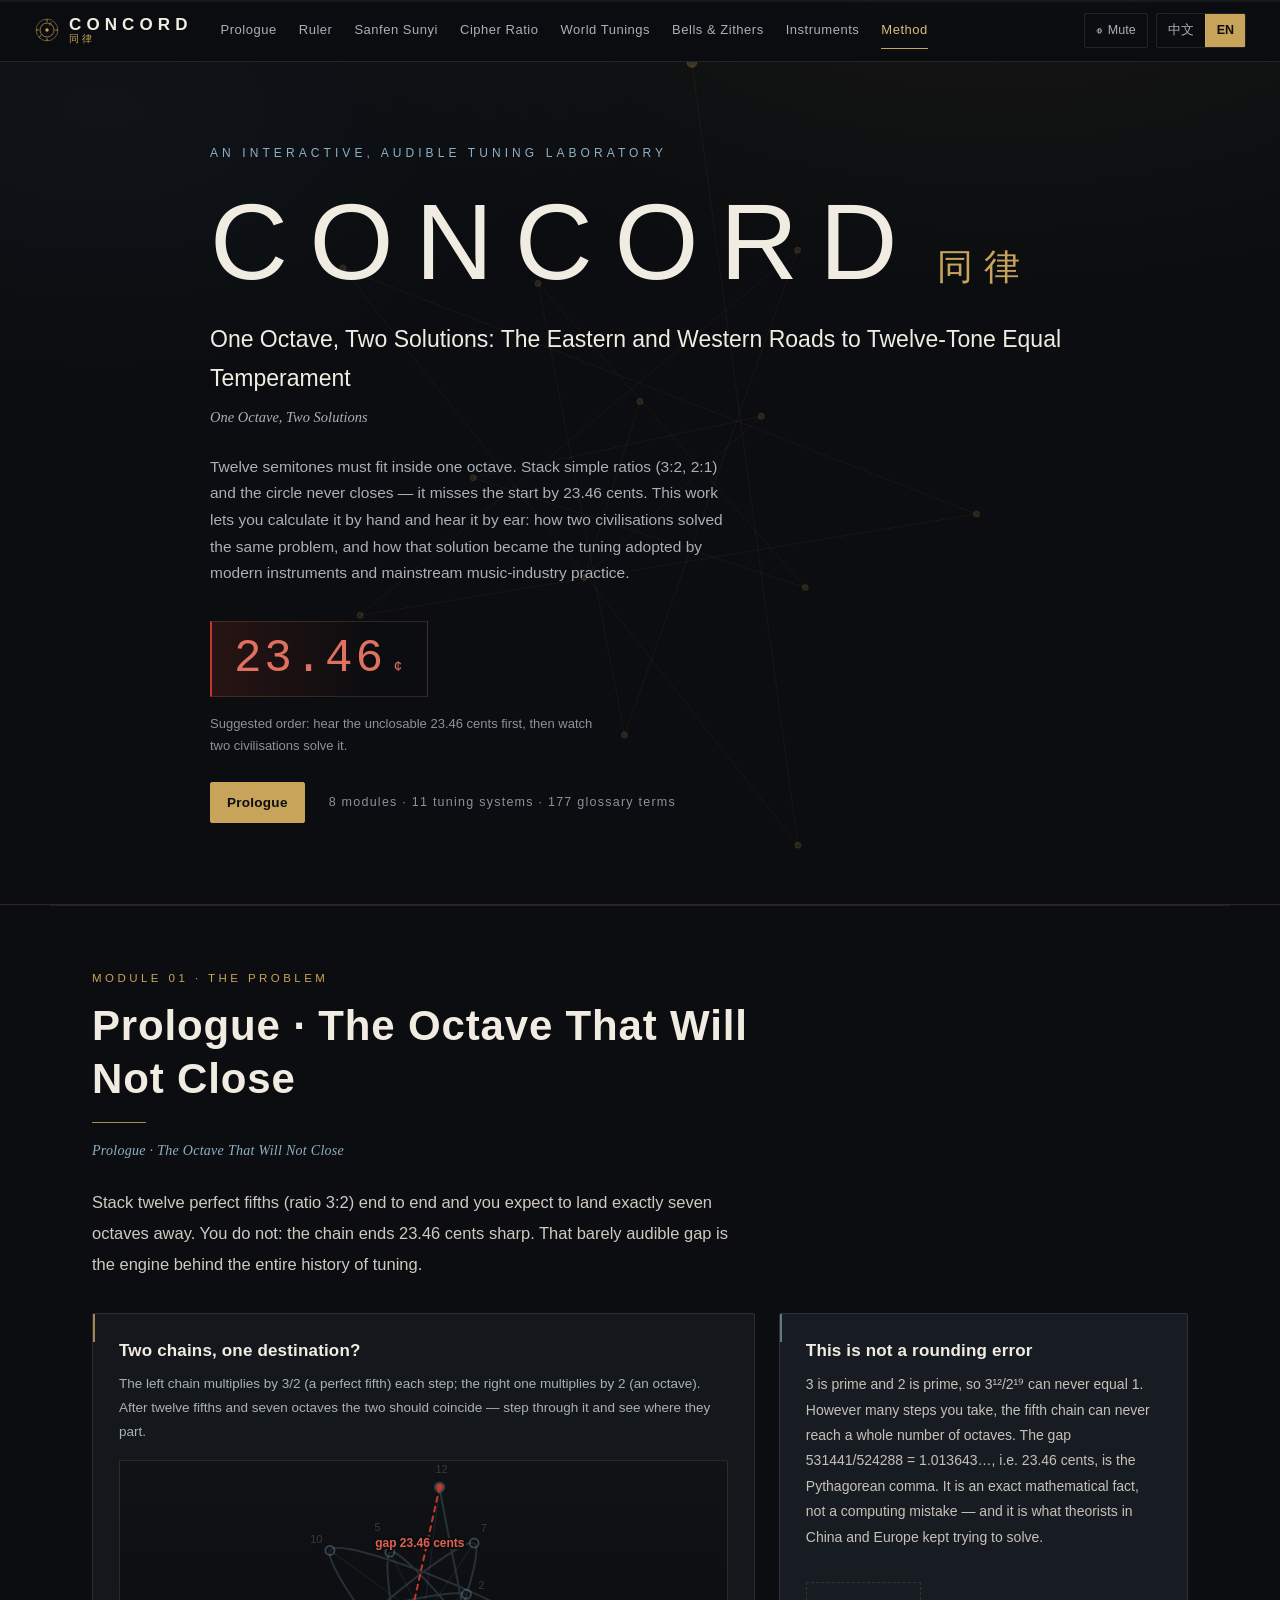
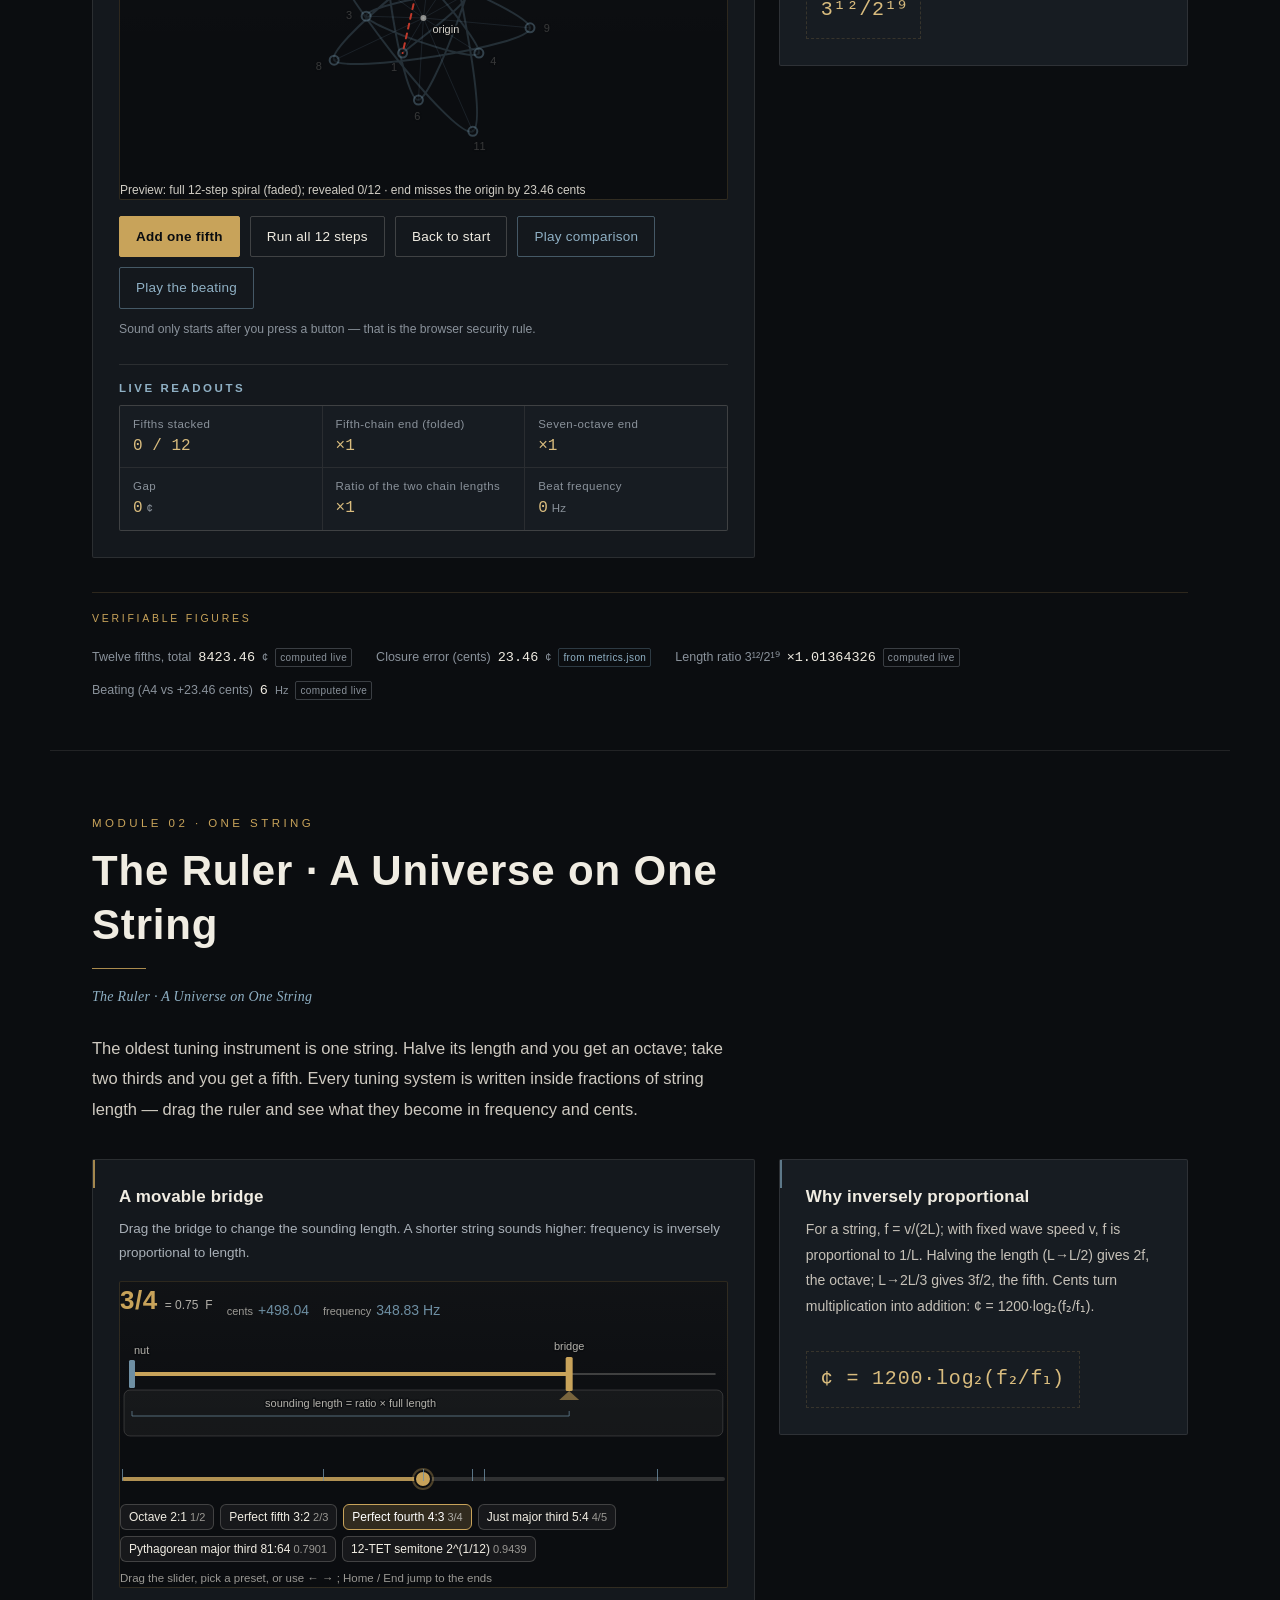
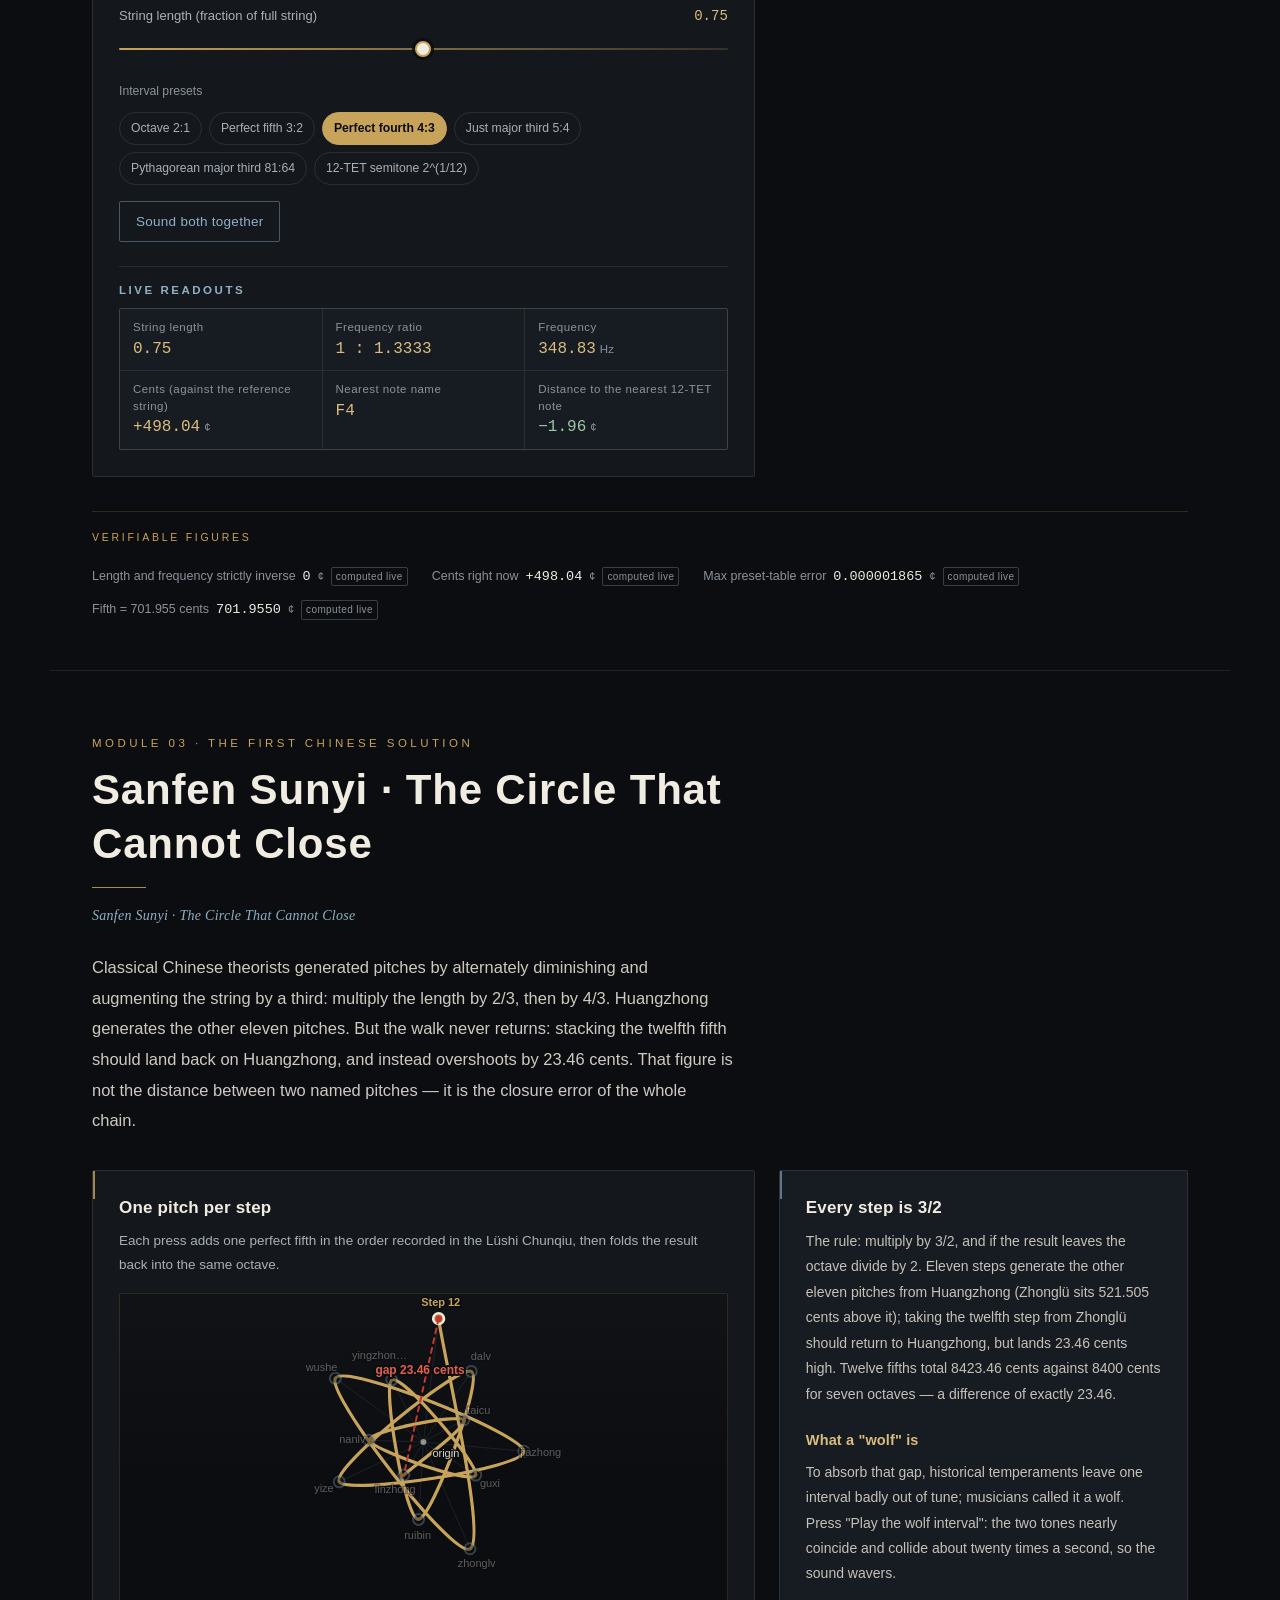
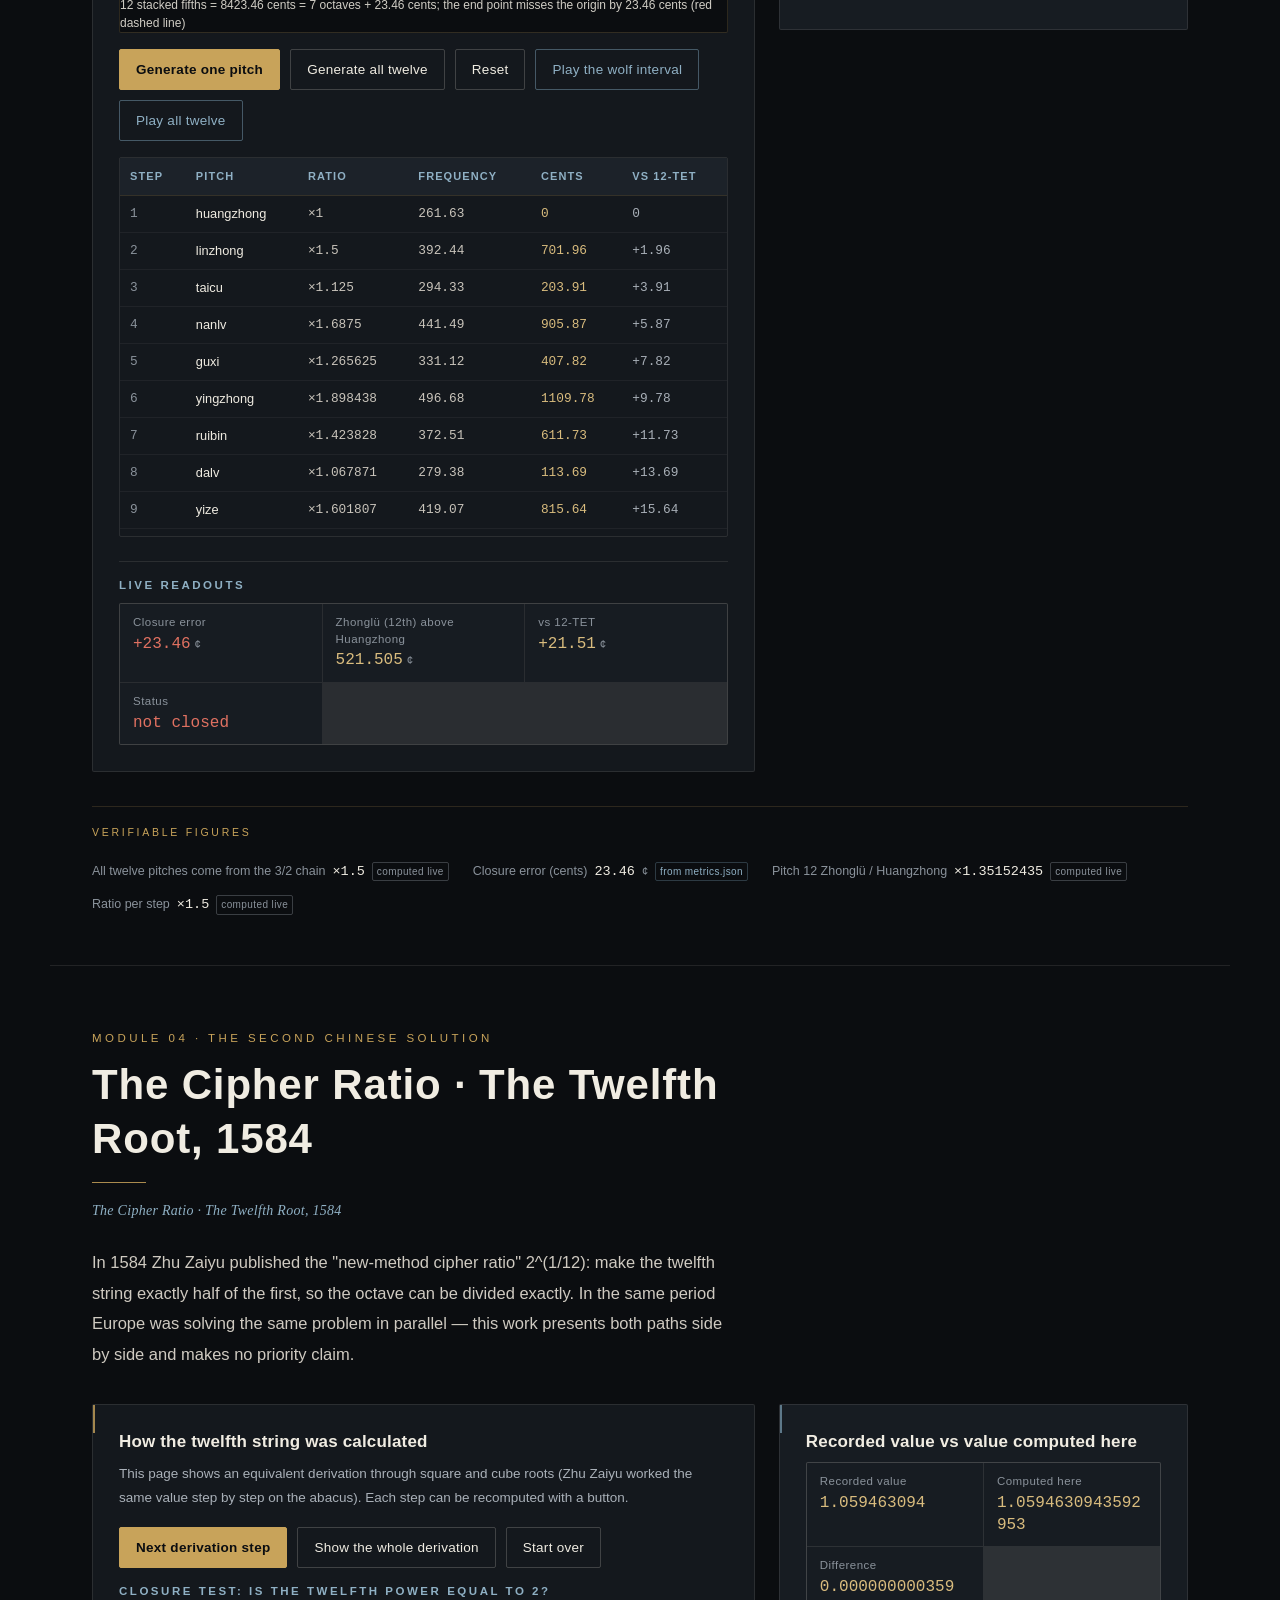
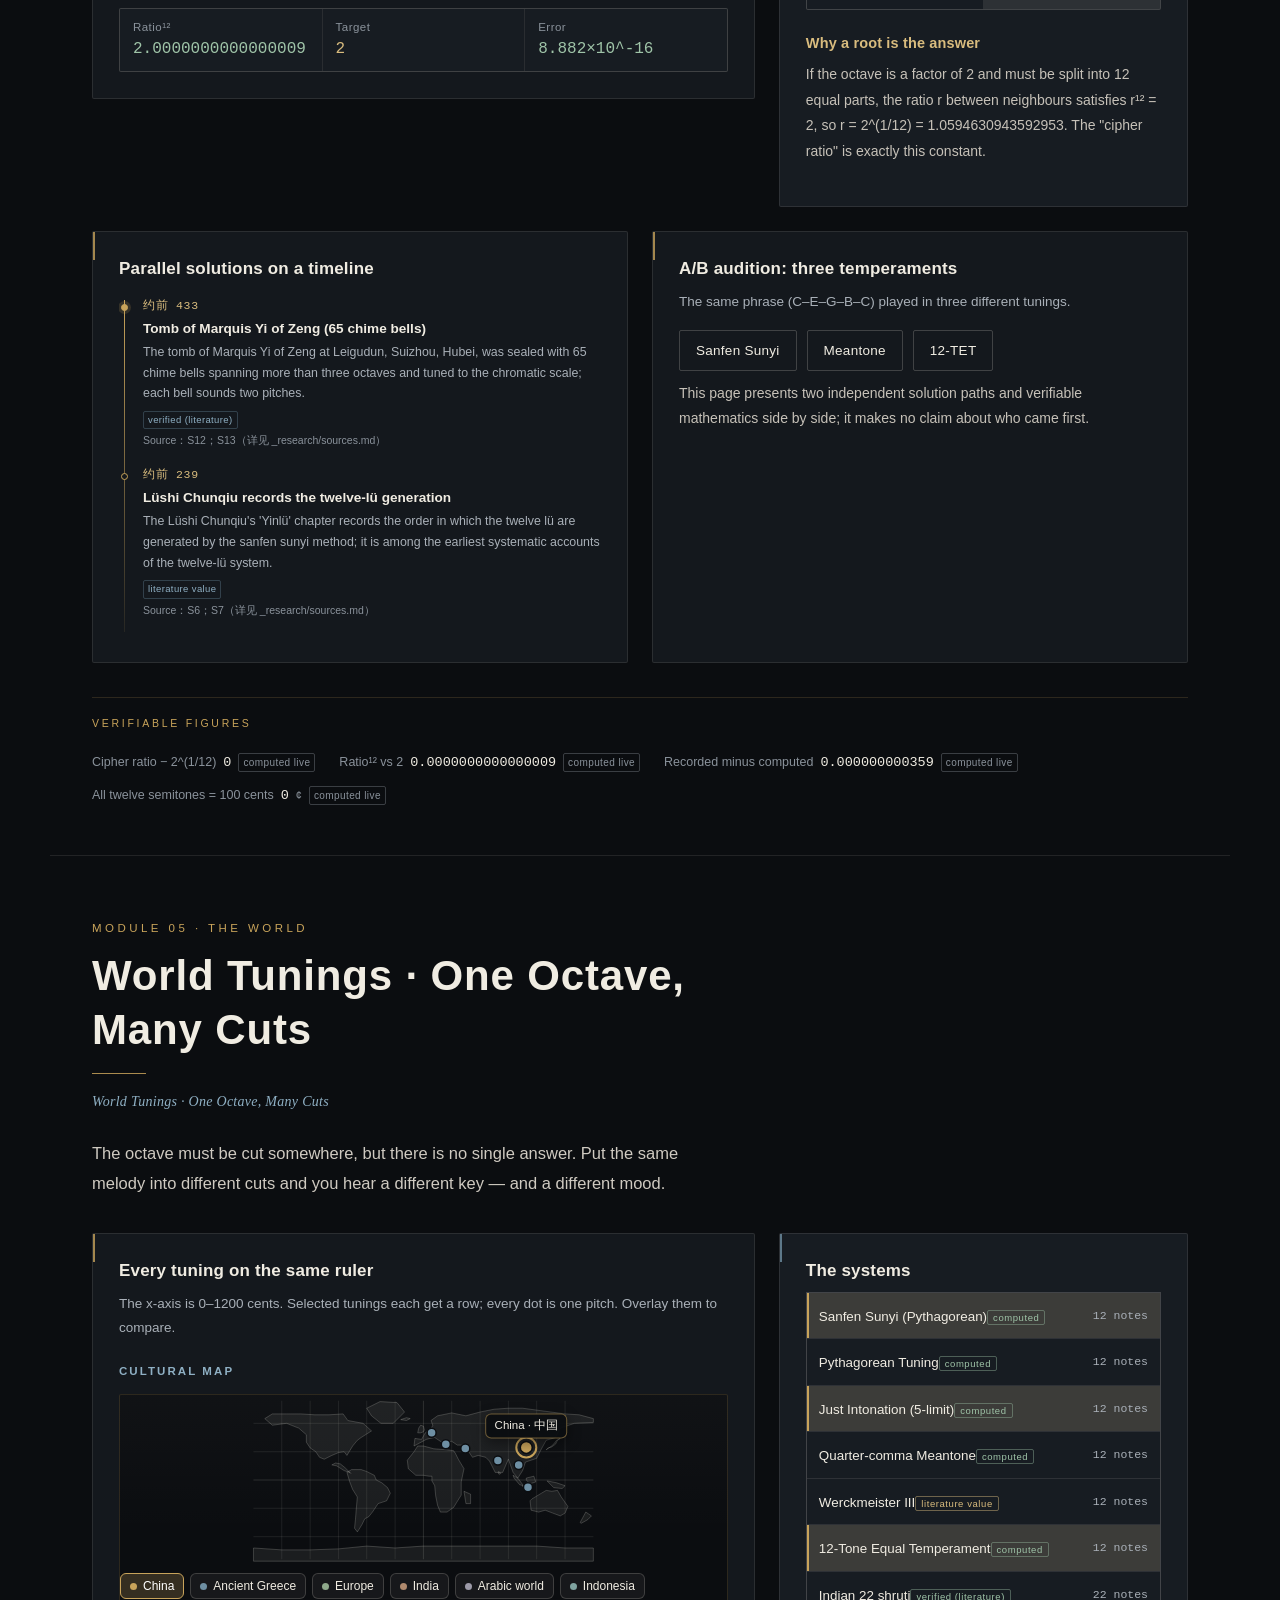
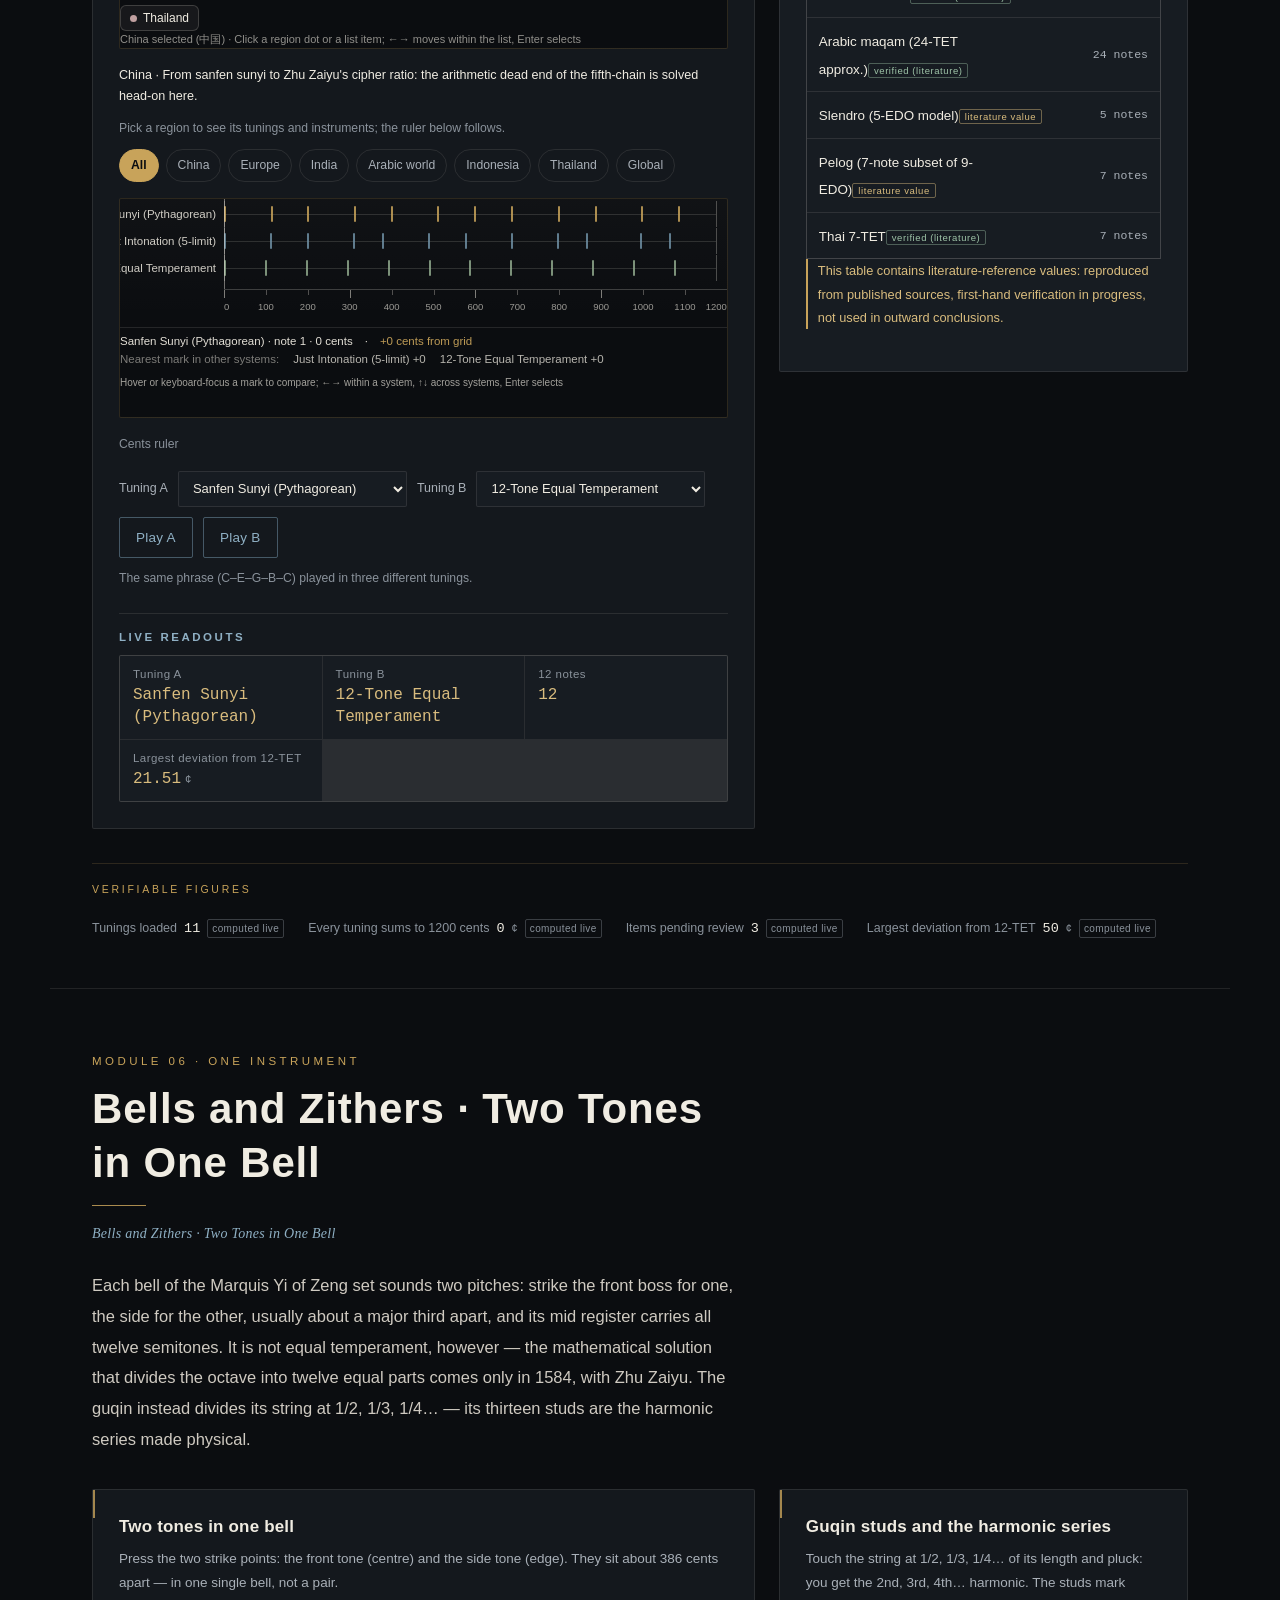
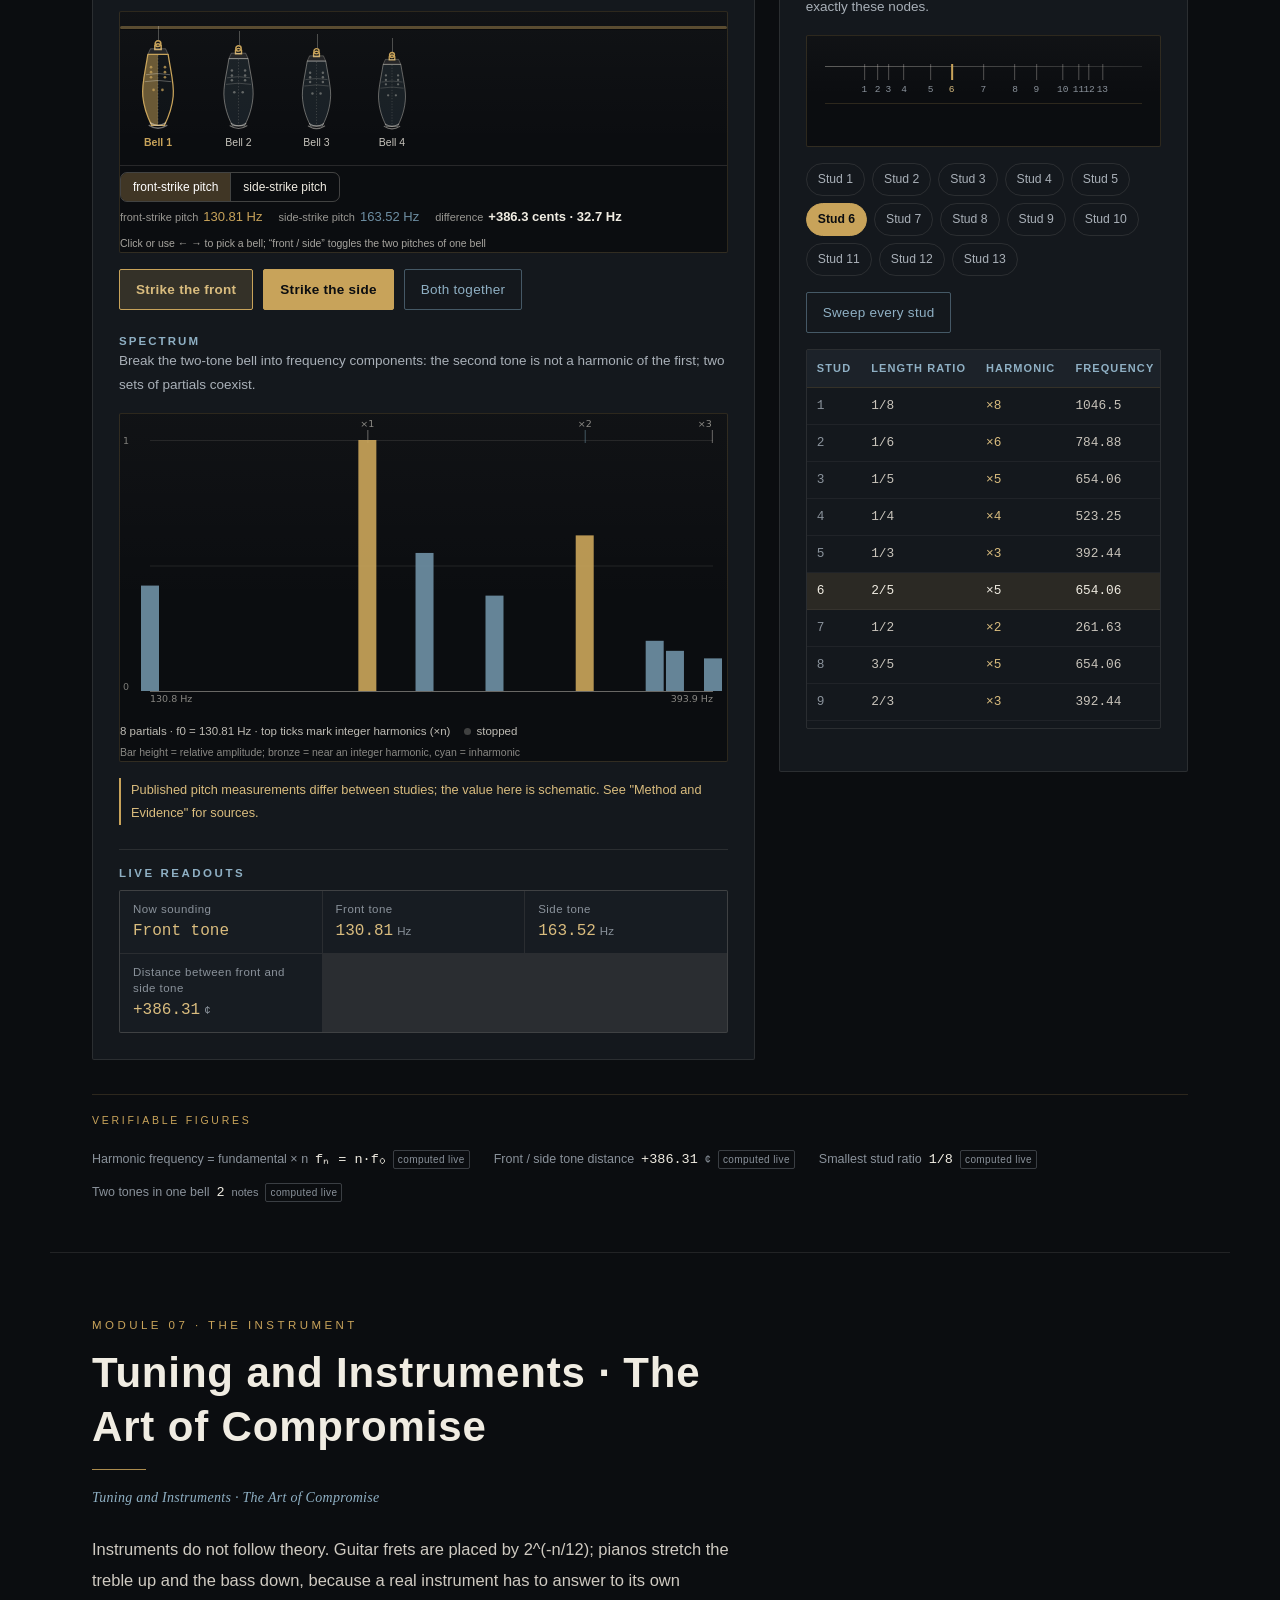
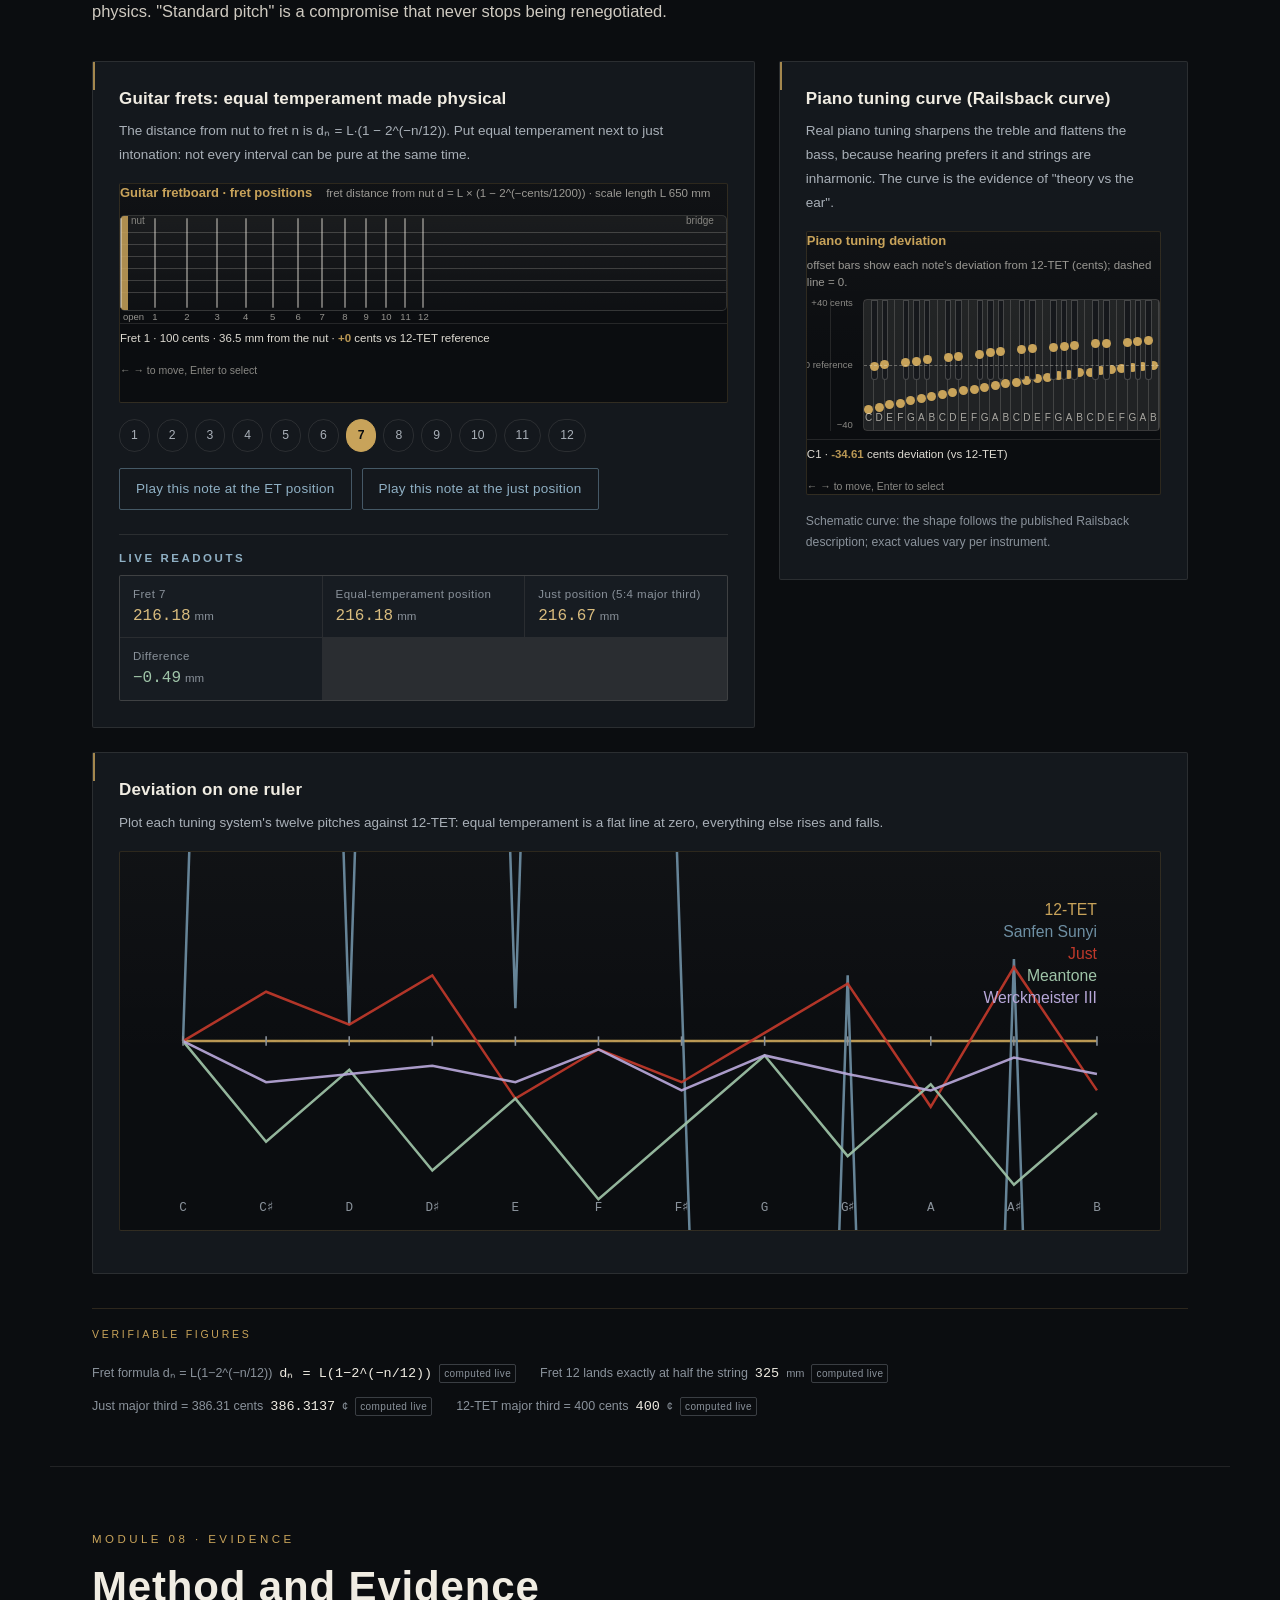
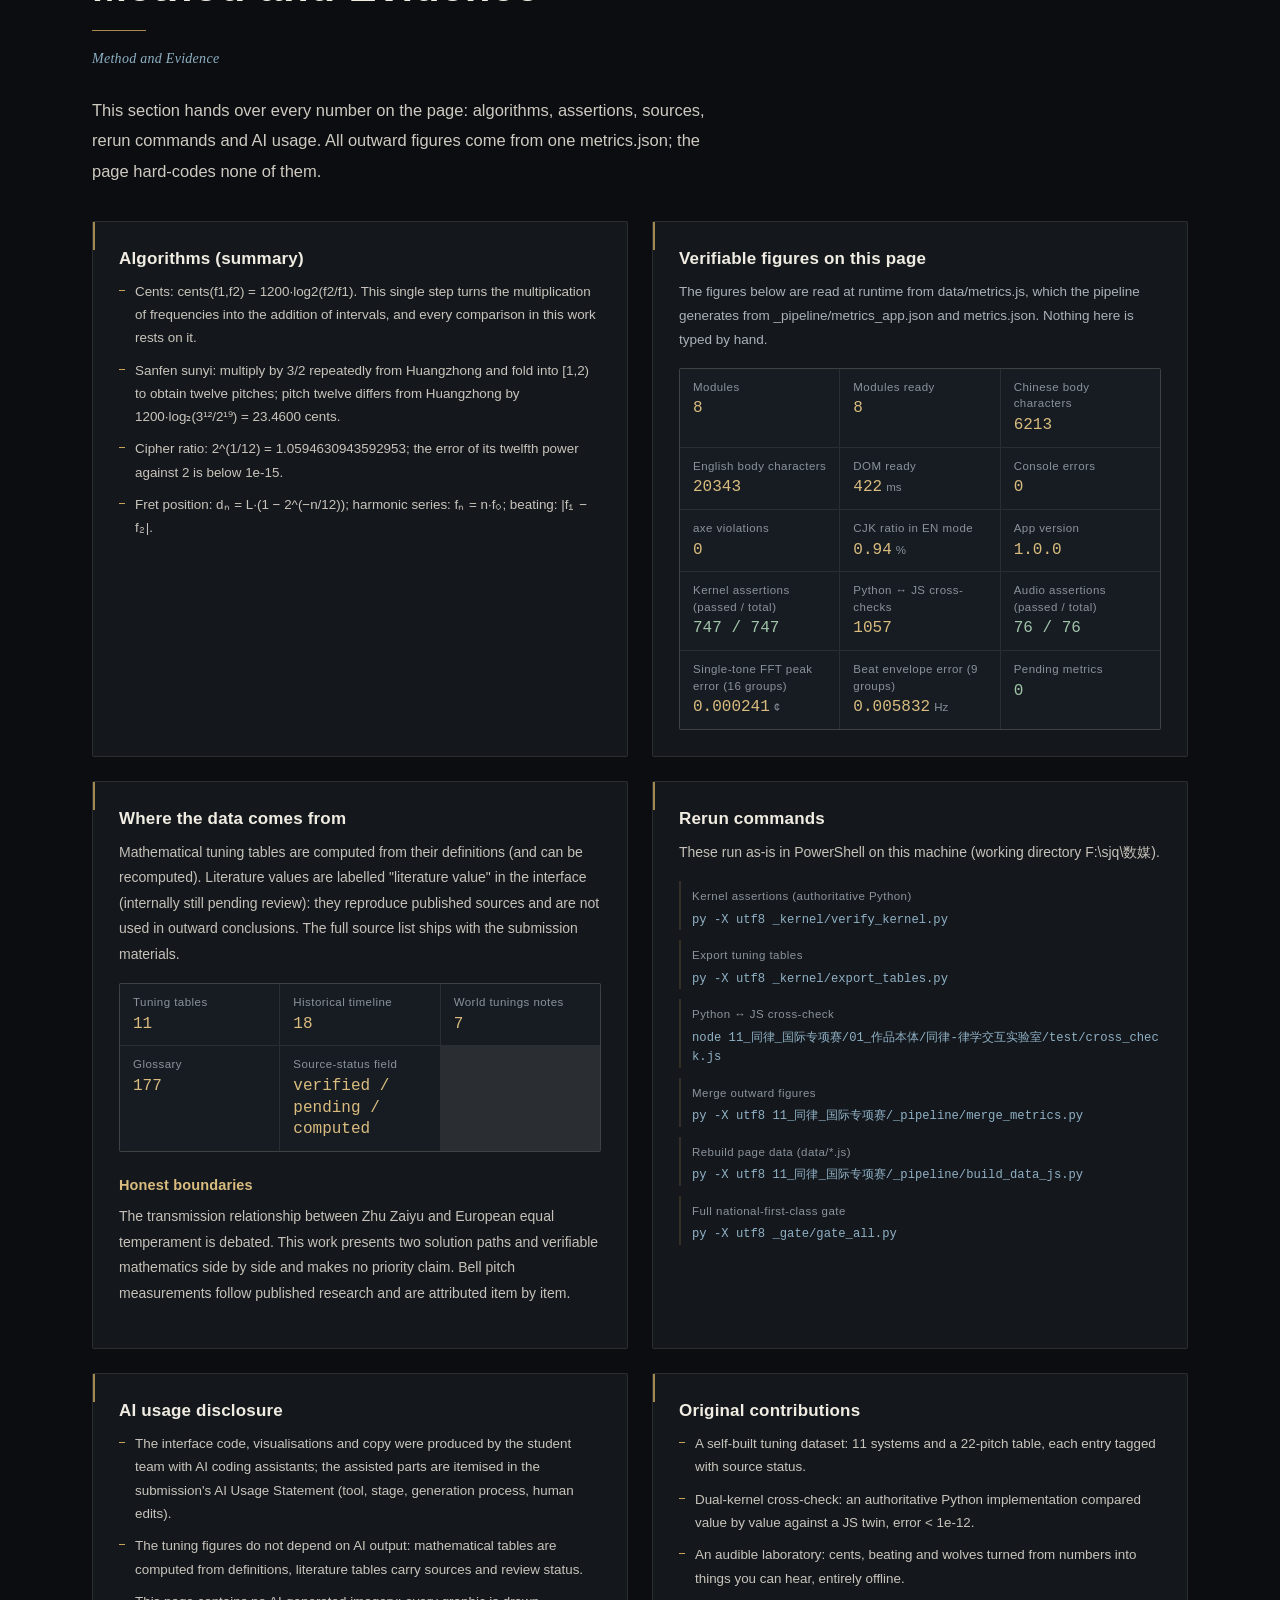
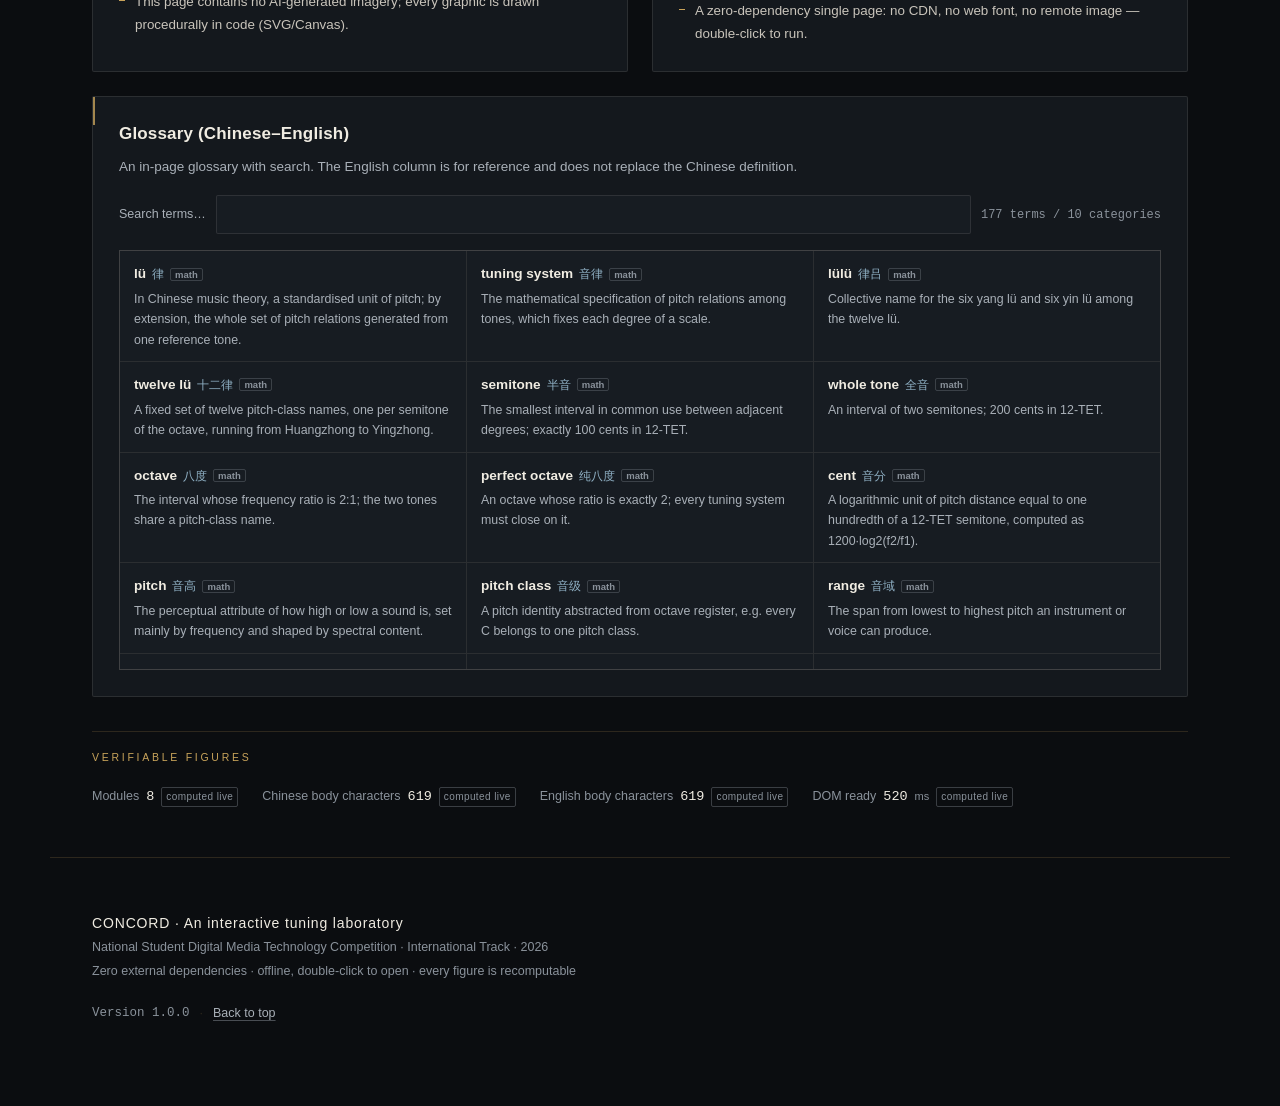
==== commit df9ef7cb: "publish: concord interactive lab (offline, zero-dependency)" ====
--- a/app/index.html
+++ b/app/index.html
@@ -101,7 +101,7 @@
       <div class="panel panel-demo">
         <h3 class="panel-title" data-i18n="m1.demoTitle">两条链，同一个终点？</h3>
         <p class="panel-desc" data-i18n="m1.demoDesc">左链每步乘 3/2，右链每步乘 2。</p>
-        <div class="viz-slot viz-tall" id="viz-m1" data-viz="spiral5th" data-viz-height="380" role="img" data-i18n-aria="a11y.chart"></div>
+        <div class="viz-slot viz-tall" id="viz-m1" data-viz="spiral5th" data-viz-height="380" role="group" data-i18n-aria="a11y.chart"></div>
         <div class="controls" role="group" data-i18n-aria="a11y.playGroup">
           <button type="button" class="btn btn-gold" id="m1-step" data-i18n="m1.stepBtn">叠一个五度</button>
           <button type="button" class="btn" id="m1-run" data-i18n="m1.run12">走完 12 步</button>
@@ -115,11 +115,11 @@
           <dl class="readout-grid" id="m1-readouts"></dl>
         </div>
       </div>
-      <aside class="panel panel-note">
+      <div class="panel panel-note" role="note">
         <h3 class="panel-title" data-i18n="m1.explainTitle">这不是计算误差</h3>
         <p class="note-body" data-i18n="m1.explain">3 是质数，2 也是质数……</p>
         <p class="note-eq" aria-label="3^12 / 2^19"><span data-i18n="m1.explainEq">3¹²/2¹⁹</span></p>
-      </aside>
+      </div>
     </div>
     <div class="figures" role="group" data-i18n-aria="a11y.figures">
       <span class="figures-label" data-i18n="a11y.figures">可核验数字</span>
@@ -158,11 +158,11 @@
           <dl class="readout-grid" id="m2-readouts"></dl>
         </div>
       </div>
-      <aside class="panel panel-note">
+      <div class="panel panel-note" role="note">
         <h3 class="panel-title" data-i18n="m2.explainTitle">为什么是反比</h3>
         <p class="note-body" data-i18n="m2.explain">频率 f = v/(2L)……</p>
         <p class="note-eq" aria-label="cents formula"><span data-i18n="m2.explainEq">¢ = 1200·log₂(f₂/f₁)</span></p>
-      </aside>
+      </div>
     </div>
     <div class="figures" role="group" data-i18n-aria="a11y.figures">
       <span class="figures-label" data-i18n="a11y.figures">可核验数字</span>
@@ -211,12 +211,12 @@
           <dl class="readout-grid" id="m3-readouts"></dl>
         </div>
       </div>
-      <aside class="panel panel-note">
+      <div class="panel panel-note" role="note">
         <h3 class="panel-title" data-i18n="m3.explainTitle">每一步都是 3/2</h3>
         <p class="note-body" data-i18n="m3.explain">生律规则：×3/2 后若超过八度就除 2 折回。</p>
         <h3 class="panel-title panel-title-sub" data-i18n="m3.wolfTitle">「狼音」是什么</h3>
         <p class="note-body" data-i18n="m3.wolfDesc">为了迁就这个缺口，历史上各律制留下某个格外刺耳的音程。</p>
-      </aside>
+      </div>
     </div>
     <div class="figures" role="group" data-i18n-aria="a11y.figures">
       <span class="figures-label" data-i18n="a11y.figures">可核验数字</span>
@@ -247,12 +247,12 @@
           <dl class="readout-grid" id="m4-power"></dl>
         </div>
       </div>
-      <aside class="panel panel-note">
+      <div class="panel panel-note" role="note">
         <h3 class="panel-title" data-i18n="m4.litTitle">文献抄录值 vs 本页计算</h3>
         <dl class="readout-grid" id="m4-lit"></dl>
         <h3 class="panel-title panel-title-sub" data-i18n="m4.whyTitle">为什么开方就是解</h3>
         <p class="note-body" data-i18n="m4.whyBody">若八度 = 2 倍频率，等分成 12 份。</p>
-      </aside>
+      </div>
     </div>
 
     <div class="mod-row">
@@ -311,11 +311,11 @@
           <dl class="readout-grid" id="m5-readouts"></dl>
         </div>
       </div>
-      <aside class="panel panel-note">
+      <div class="panel panel-note" role="note">
         <h3 class="panel-title" data-i18n="m5.listTitle">律制一览</h3>
-        <div class="sys-list" id="m5-list" role="group" data-i18n-aria="m5.listTitle"></div>
+        <ul class="sys-list" id="m5-list" data-i18n-aria="m5.listTitle"></ul>
         <p class="note-body note-warn" data-i18n="m5.pendingWarn">本表含文献参考值条目。</p>
-      </aside>
+      </div>
     </div>
     <div class="figures" role="group" data-i18n-aria="a11y.figures">
       <span class="figures-label" data-i18n="a11y.figures">可核验数字</span>
@@ -521,6 +521,16 @@
   <p class="noscript-warn">本作品需要启用 JavaScript 才能运行 —— 全部图形与计算都在页面内实时生成。 / This work needs JavaScript: every graphic and calculation is generated live in the page.</p>
 </noscript>
 
+<!-- 依赖（kernel / audio / viz；按依赖顺序静态接入，缺失时 app.js 自动降级） -->
+<script src="core/tuning.js"></script>
+<script src="audio/synth.js"></script>
+<script src="viz/spiral5th.js"></script>
+<script src="viz/monochord.js"></script>
+<script src="viz/bell.js"></script>
+<script src="viz/centsRuler.js"></script>
+<script src="viz/worldmap.js"></script>
+<script src="viz/isochord.js"></script>
+<script src="viz/spectrum.js"></script>
 <!-- 数据（由 _pipeline/build_data_js.py 生成） -->
 <script src="data/data_tuning.js"></script>
 <script src="data/data_history.js"></script>
--- a/app/style.css
+++ b/app/style.css
@@ -297,7 +297,7 @@
   color: rgba(200, 163, 90, .30);
   pointer-events: none;
 }
-.cover-grid svg { width: 100%; height: 100%; opacity: .55; }
+.cover-grid svg { width: 100%; height: 100%; opacity: .85; }
 .cover-inner {
   position: relative;
   max-width: 860px;
@@ -500,7 +500,7 @@
   overflow: hidden;
 }
 .viz-slot.is-ready { border-color: var(--line); }
-.viz-slot.viz-tall { min-height: 300px; }
+.viz-slot.viz-tall { height: 340px; min-height: 340px; }
 .viz-fallback { width: 100%; height: 100%; }
 .viz-fallback svg { width: 100%; height: auto; display: block; }
 .viz-fallback-note {
@@ -887,9 +887,20 @@
 }
 .tl-title { font-size: 13.6px; color: var(--light); margin: 1px 0 2px; font-weight: 600; }
 .tl-body { font-size: 12.4px; color: var(--muted); line-height: 1.66; margin: 0; }
+.tl-status {
+  display: inline-block;
+  font-size: 9.5px;
+  letter-spacing: .04em;
+  color: var(--cyan-text);
+  border: 1px solid rgba(110, 143, 163, .34);
+  border-radius: 2px;
+  padding: 0 4px;
+  margin: 3px 0 2px;
+}
 .tl-src { font-size: 10.5px; color: var(--muted-2); }
 
 /* ---------------------------------------------------------------- M5 律制表 */
+.sys-list > li { margin: 0; padding: 0; list-style: none; }
 .sys-list { display: flex; flex-direction: column; gap: 1px; background: var(--line-soft); border: 1px solid var(--line-soft); margin-top: var(--sp-2); }
 .sys-item {
   display: grid;
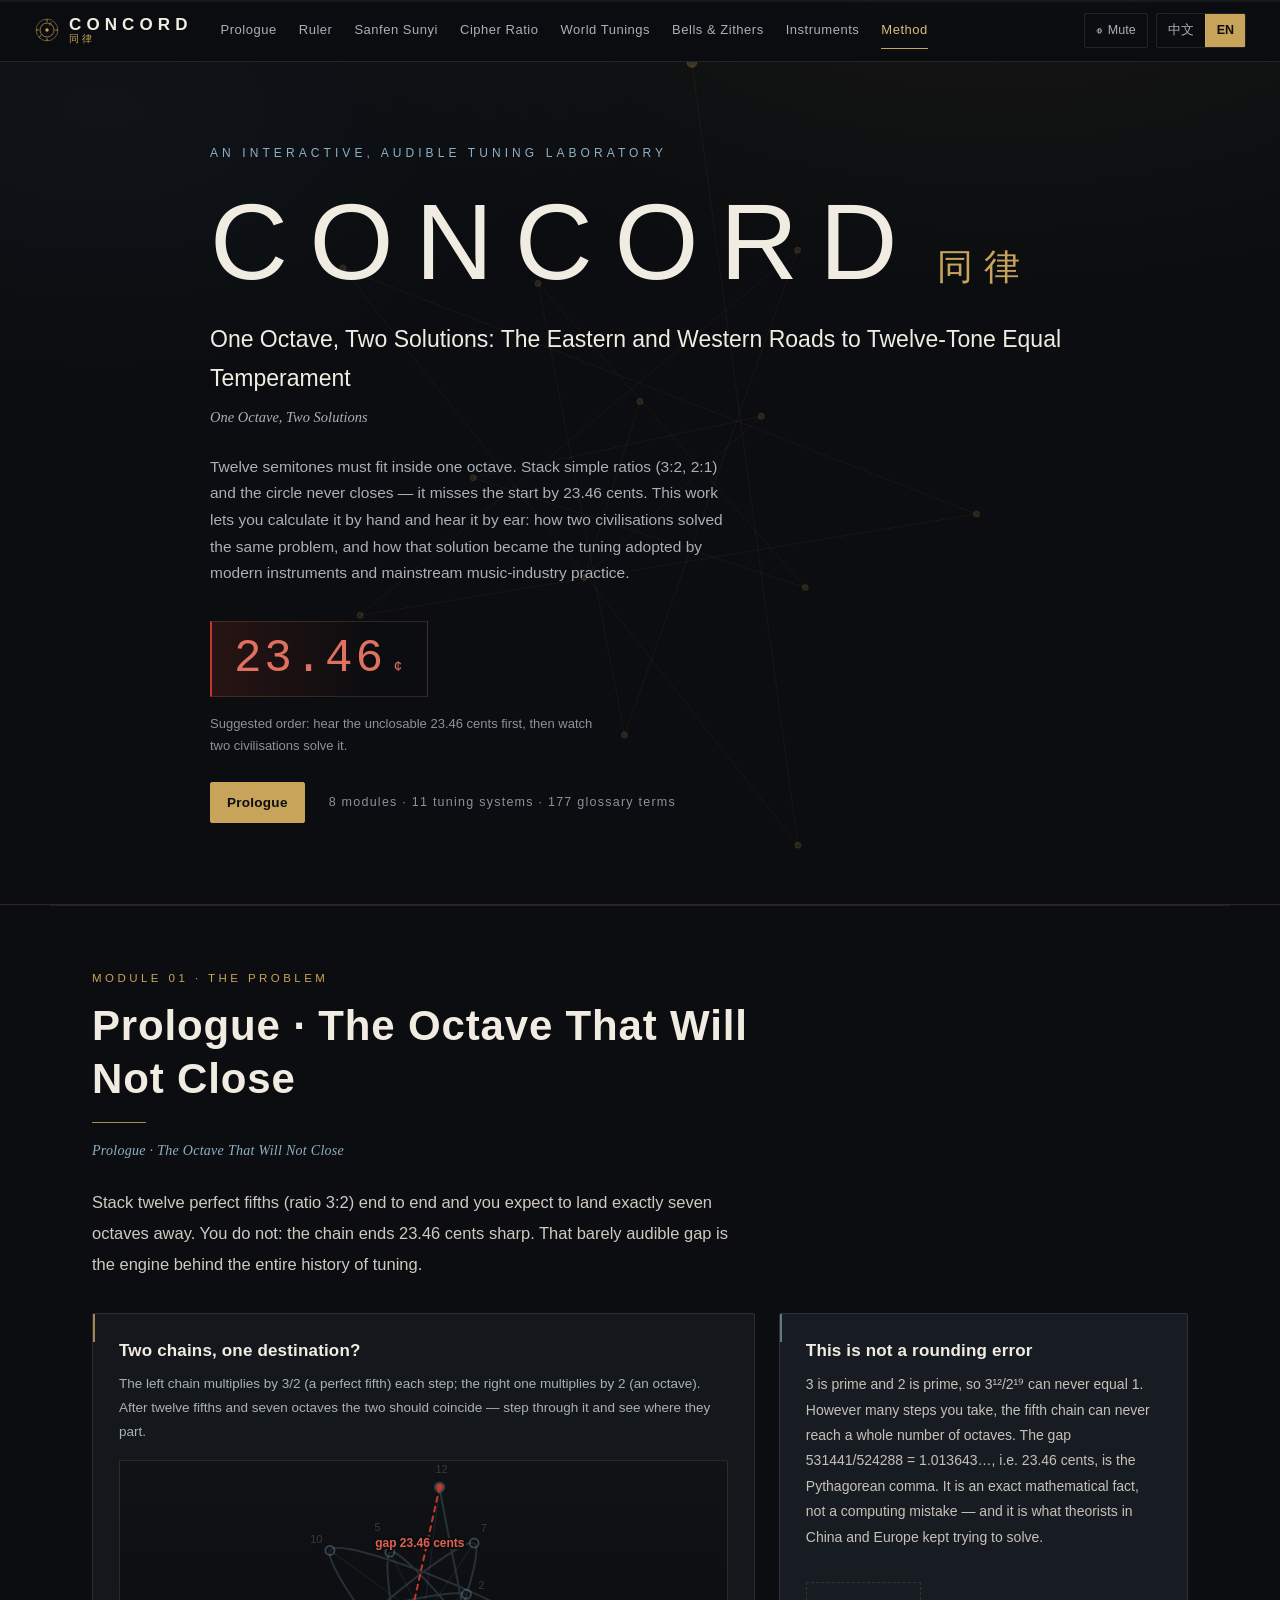
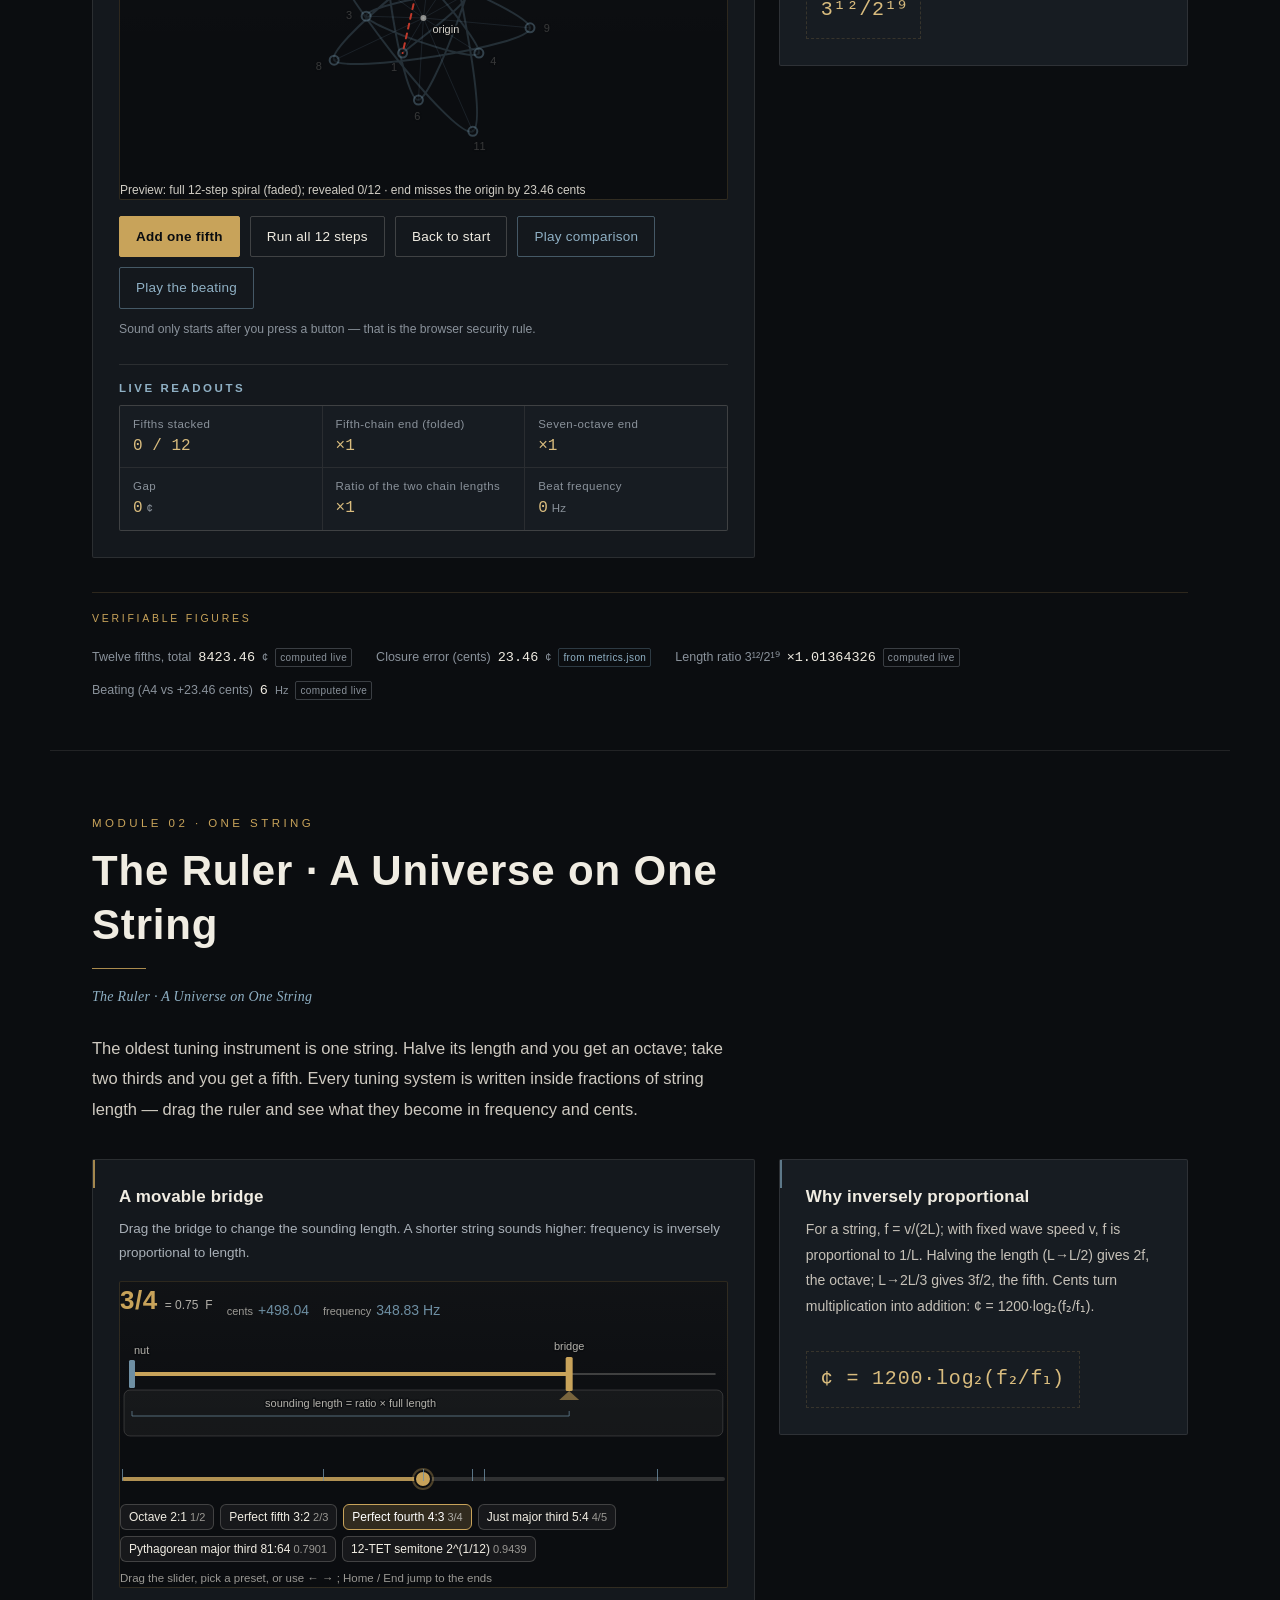
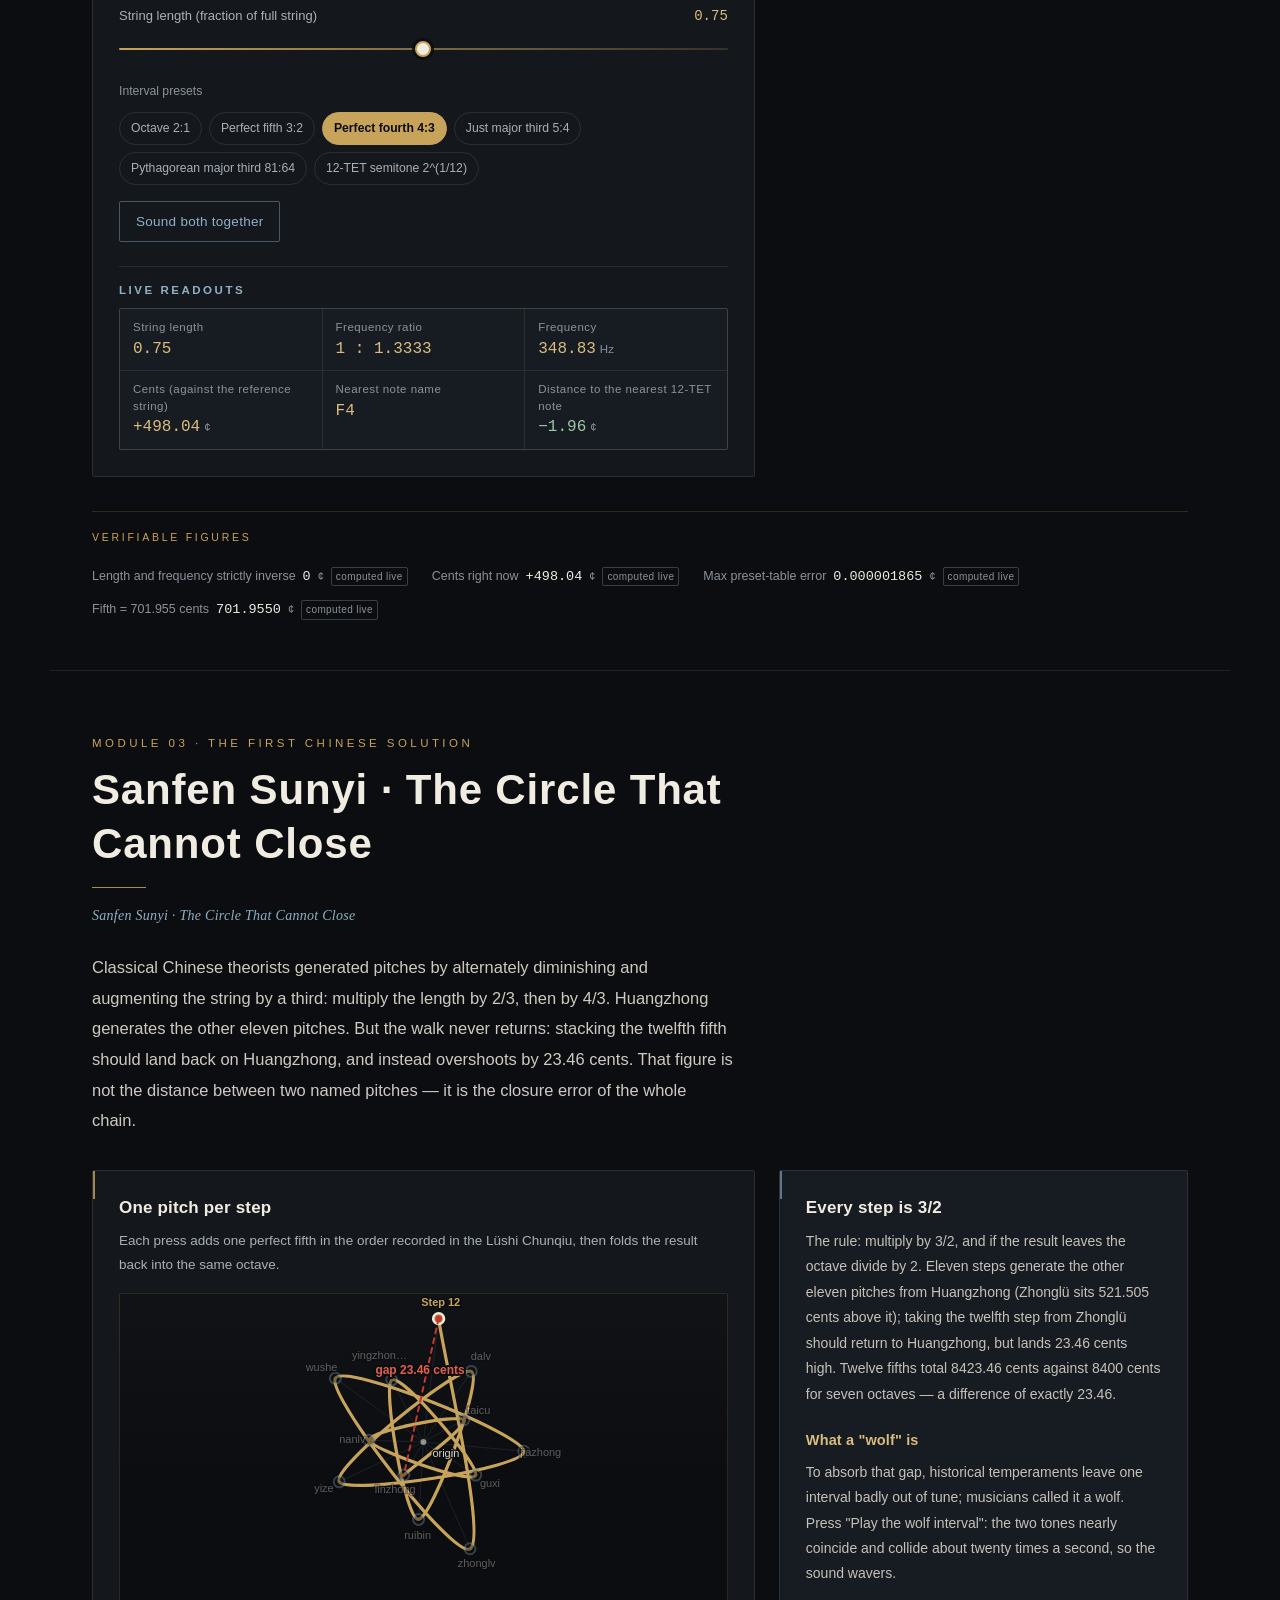
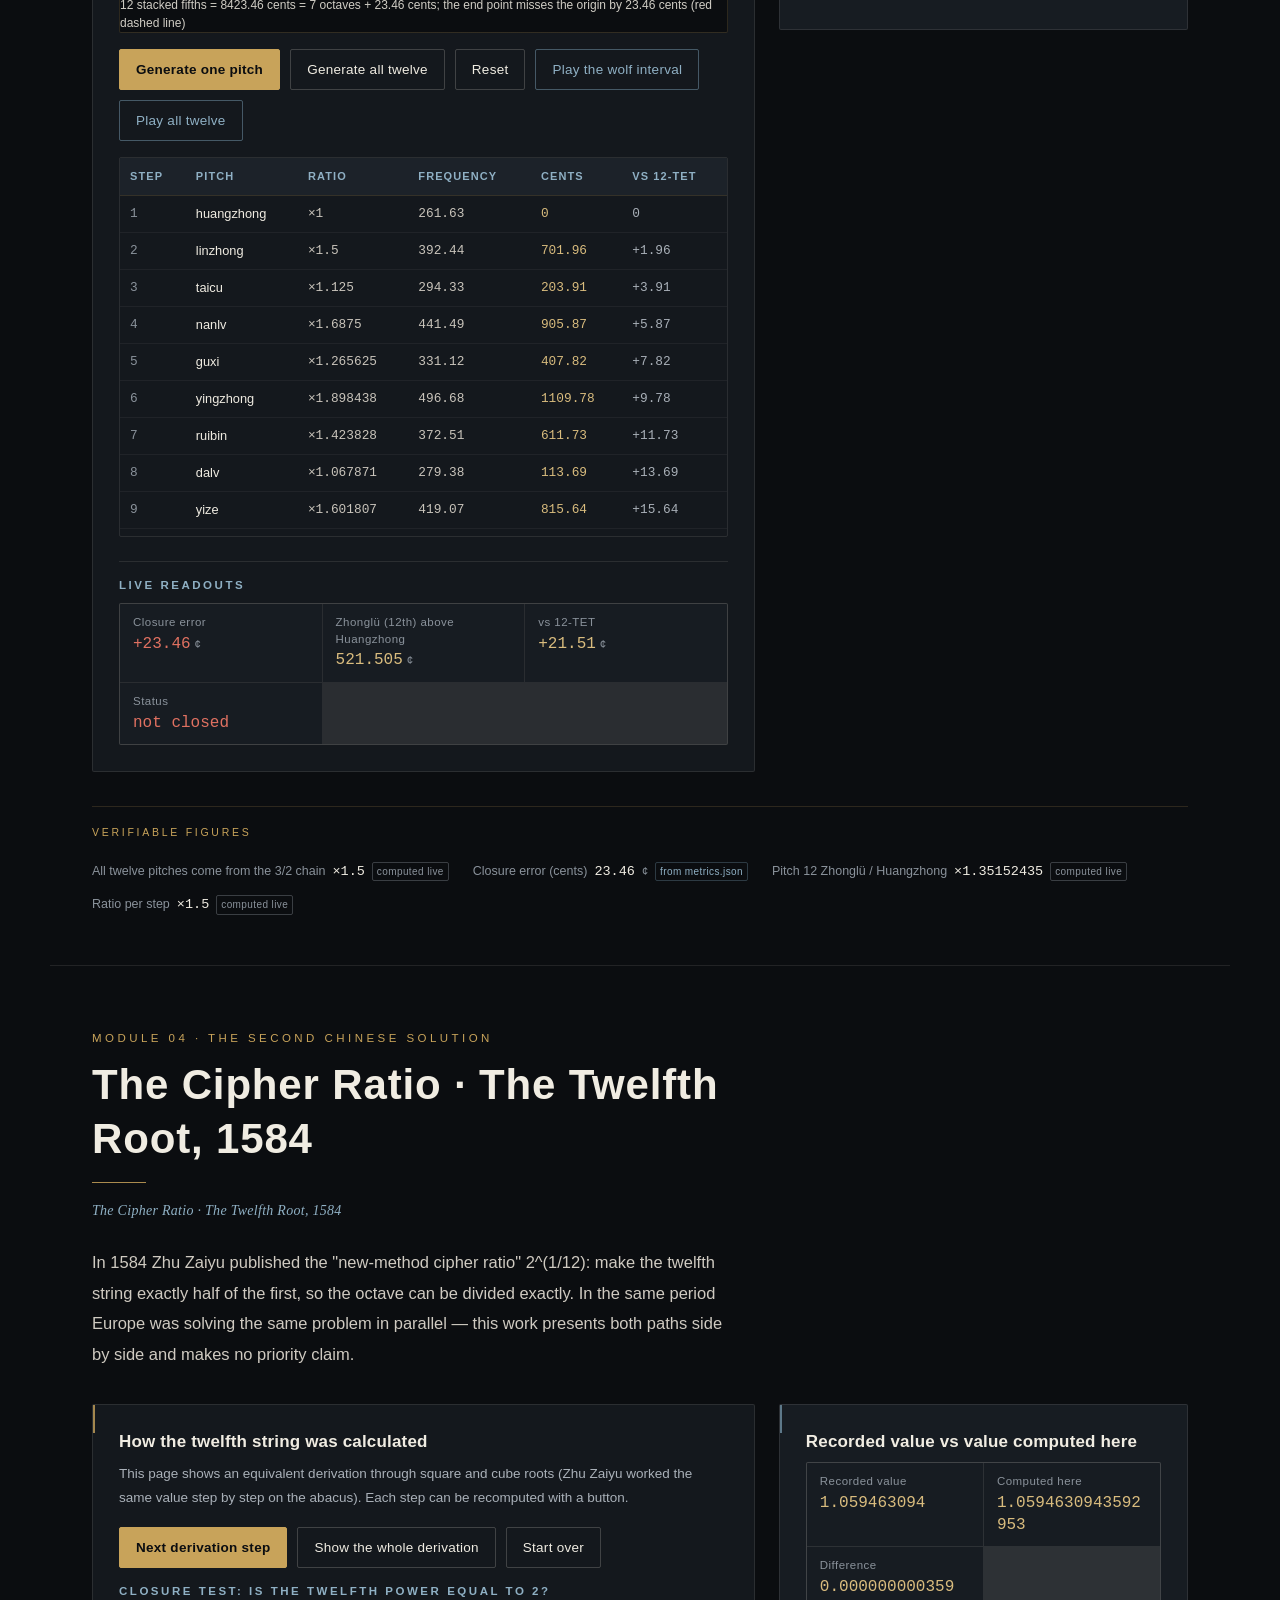
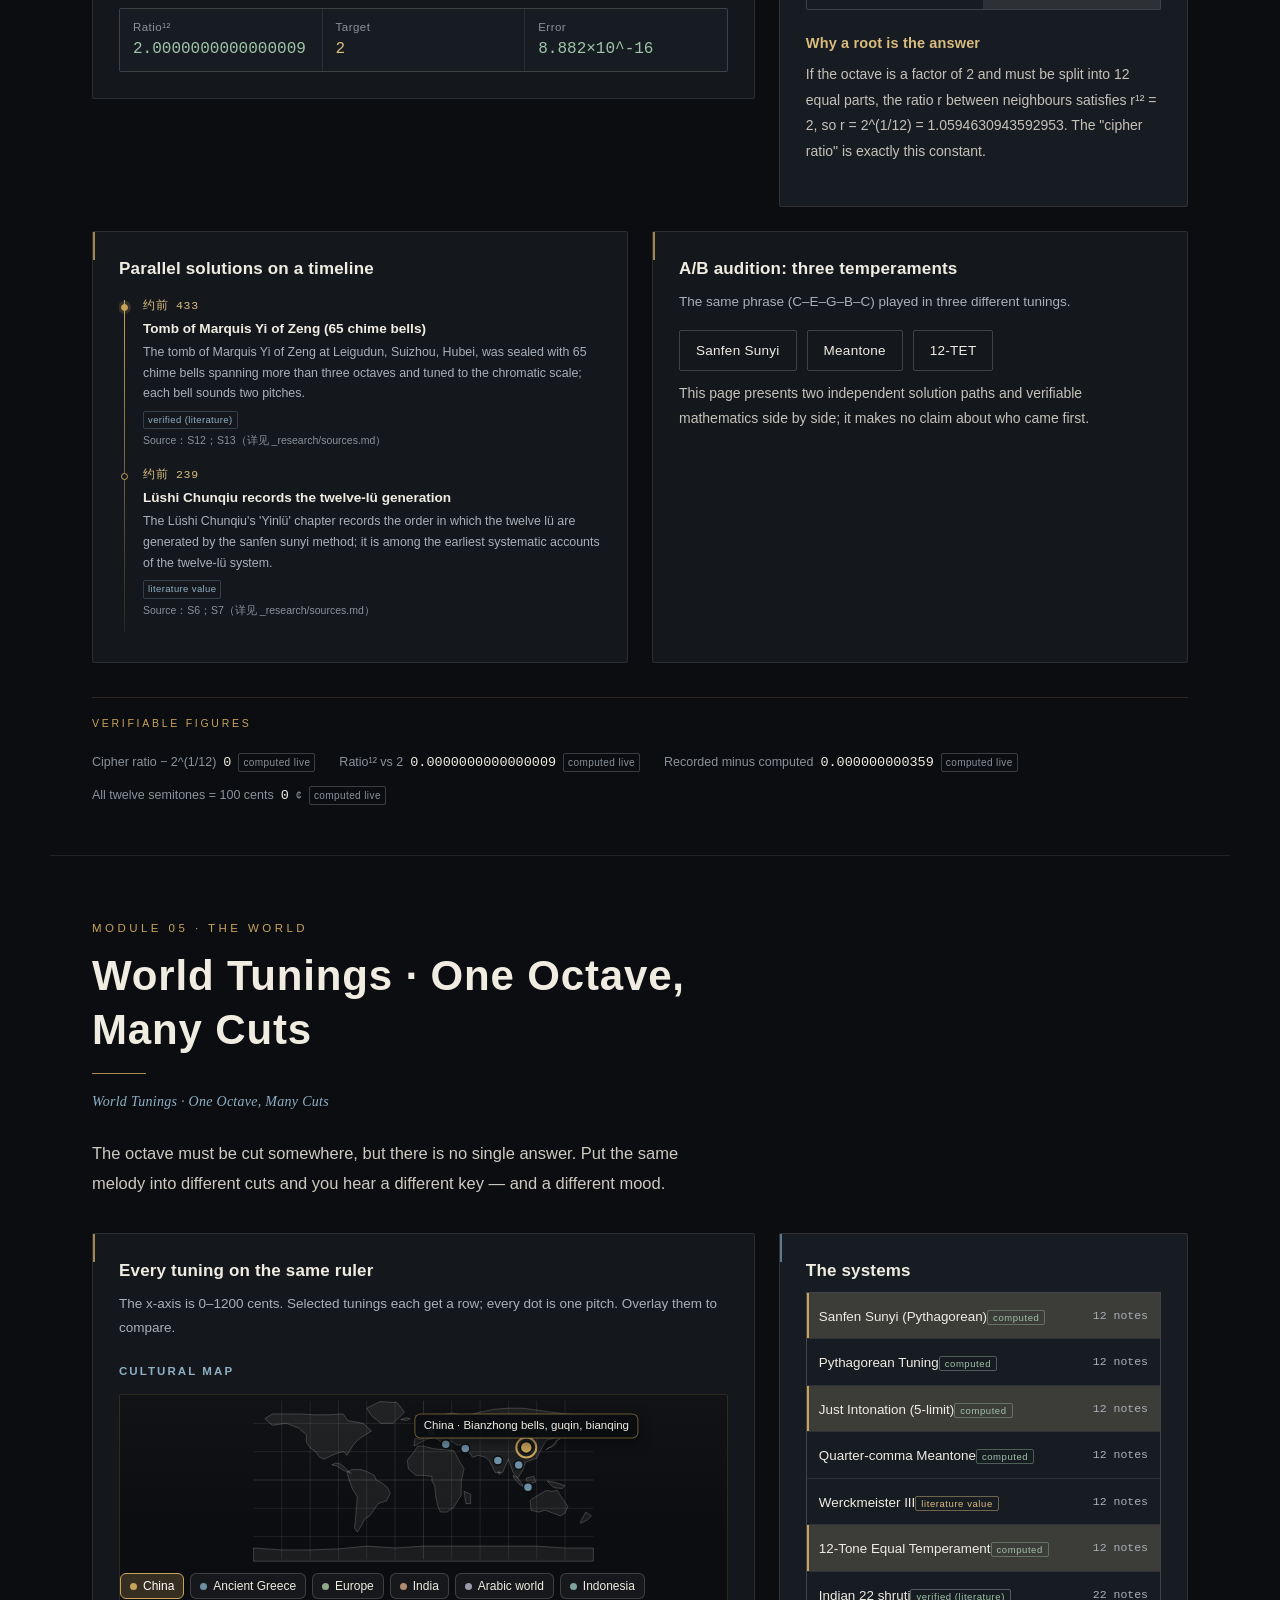
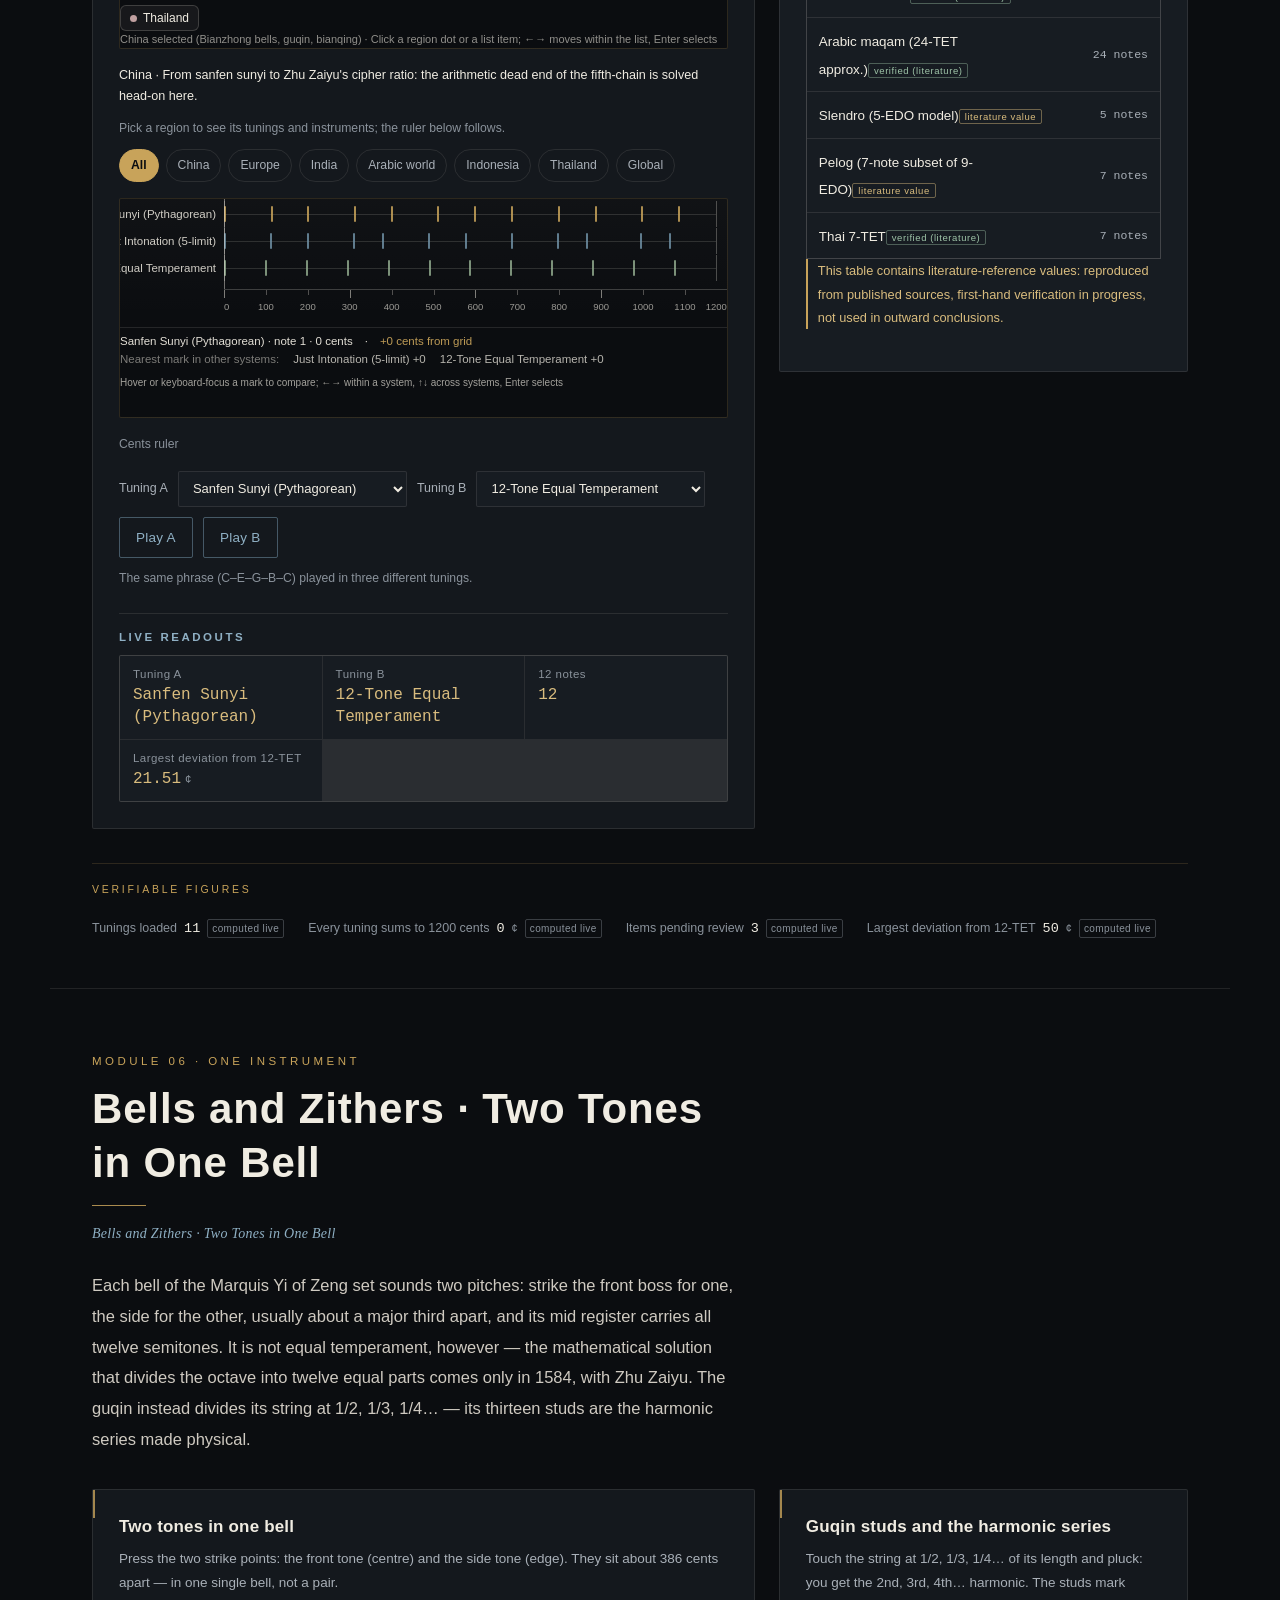
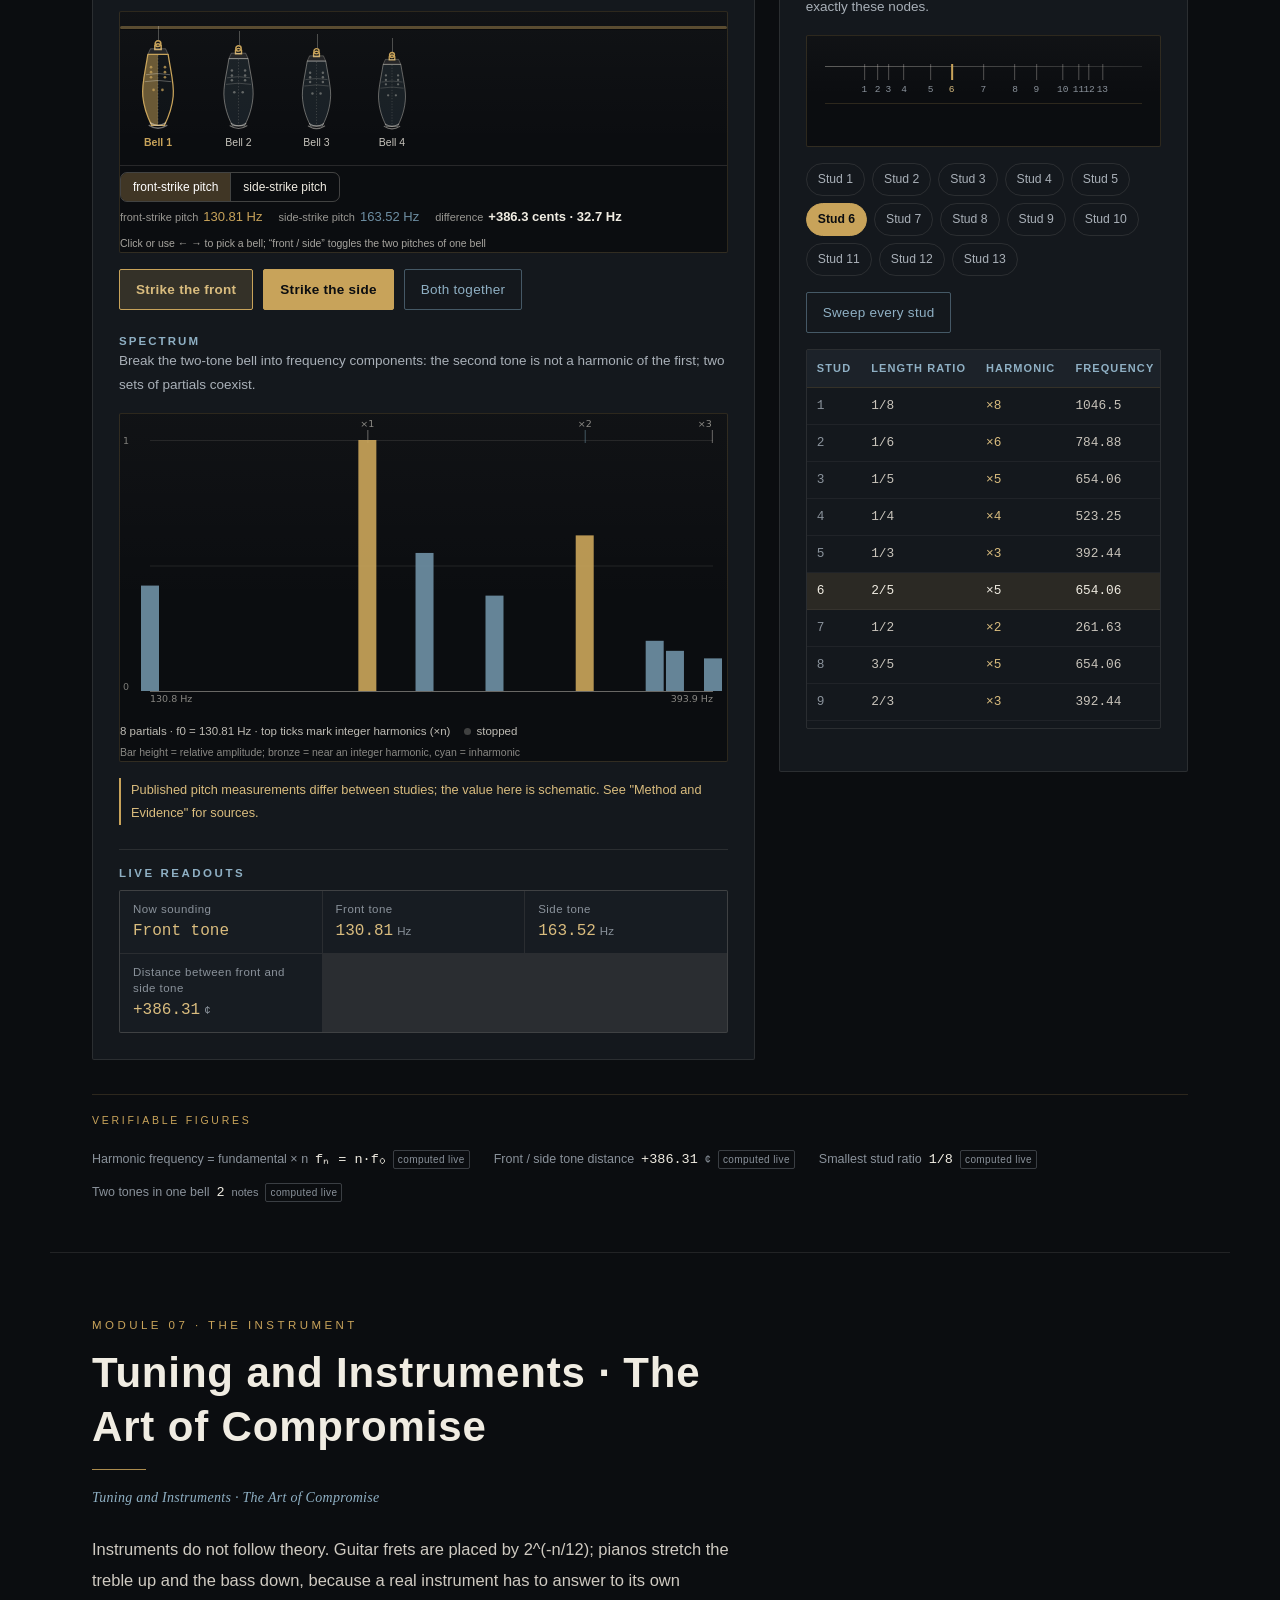
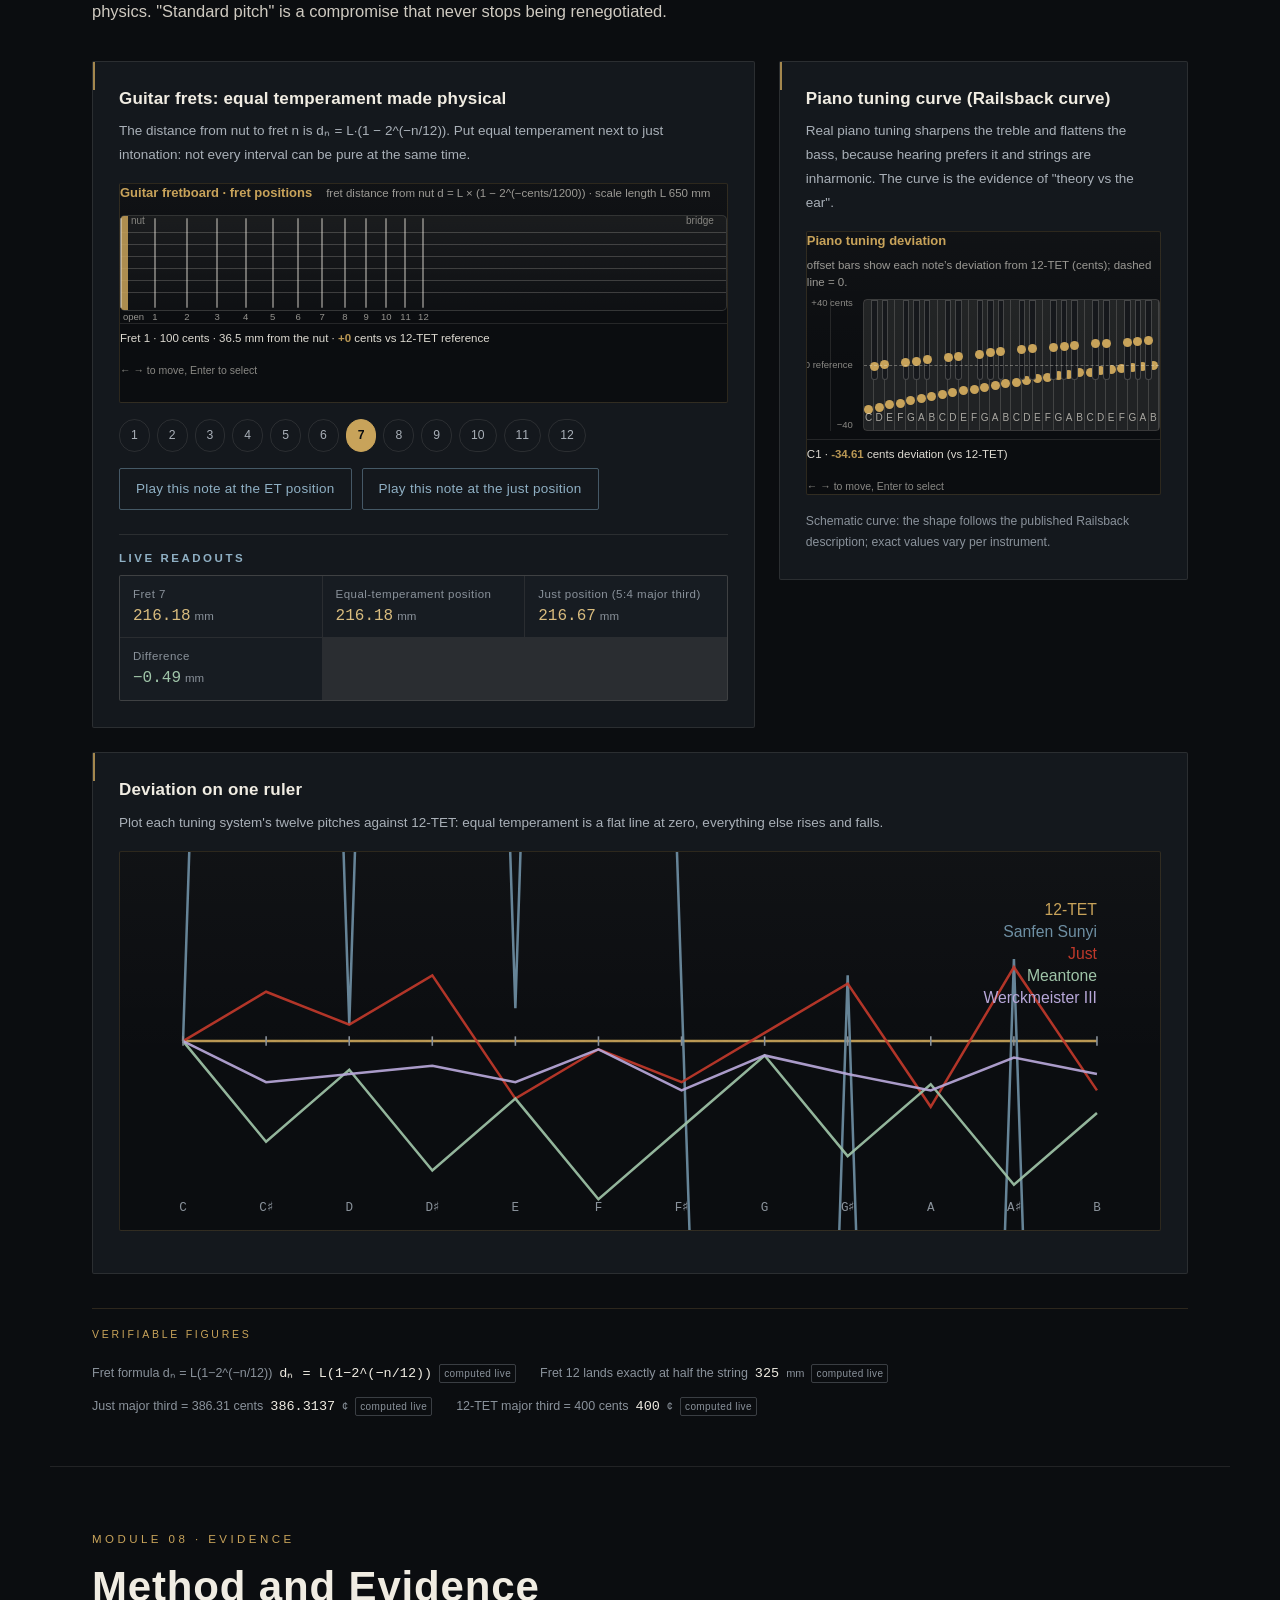
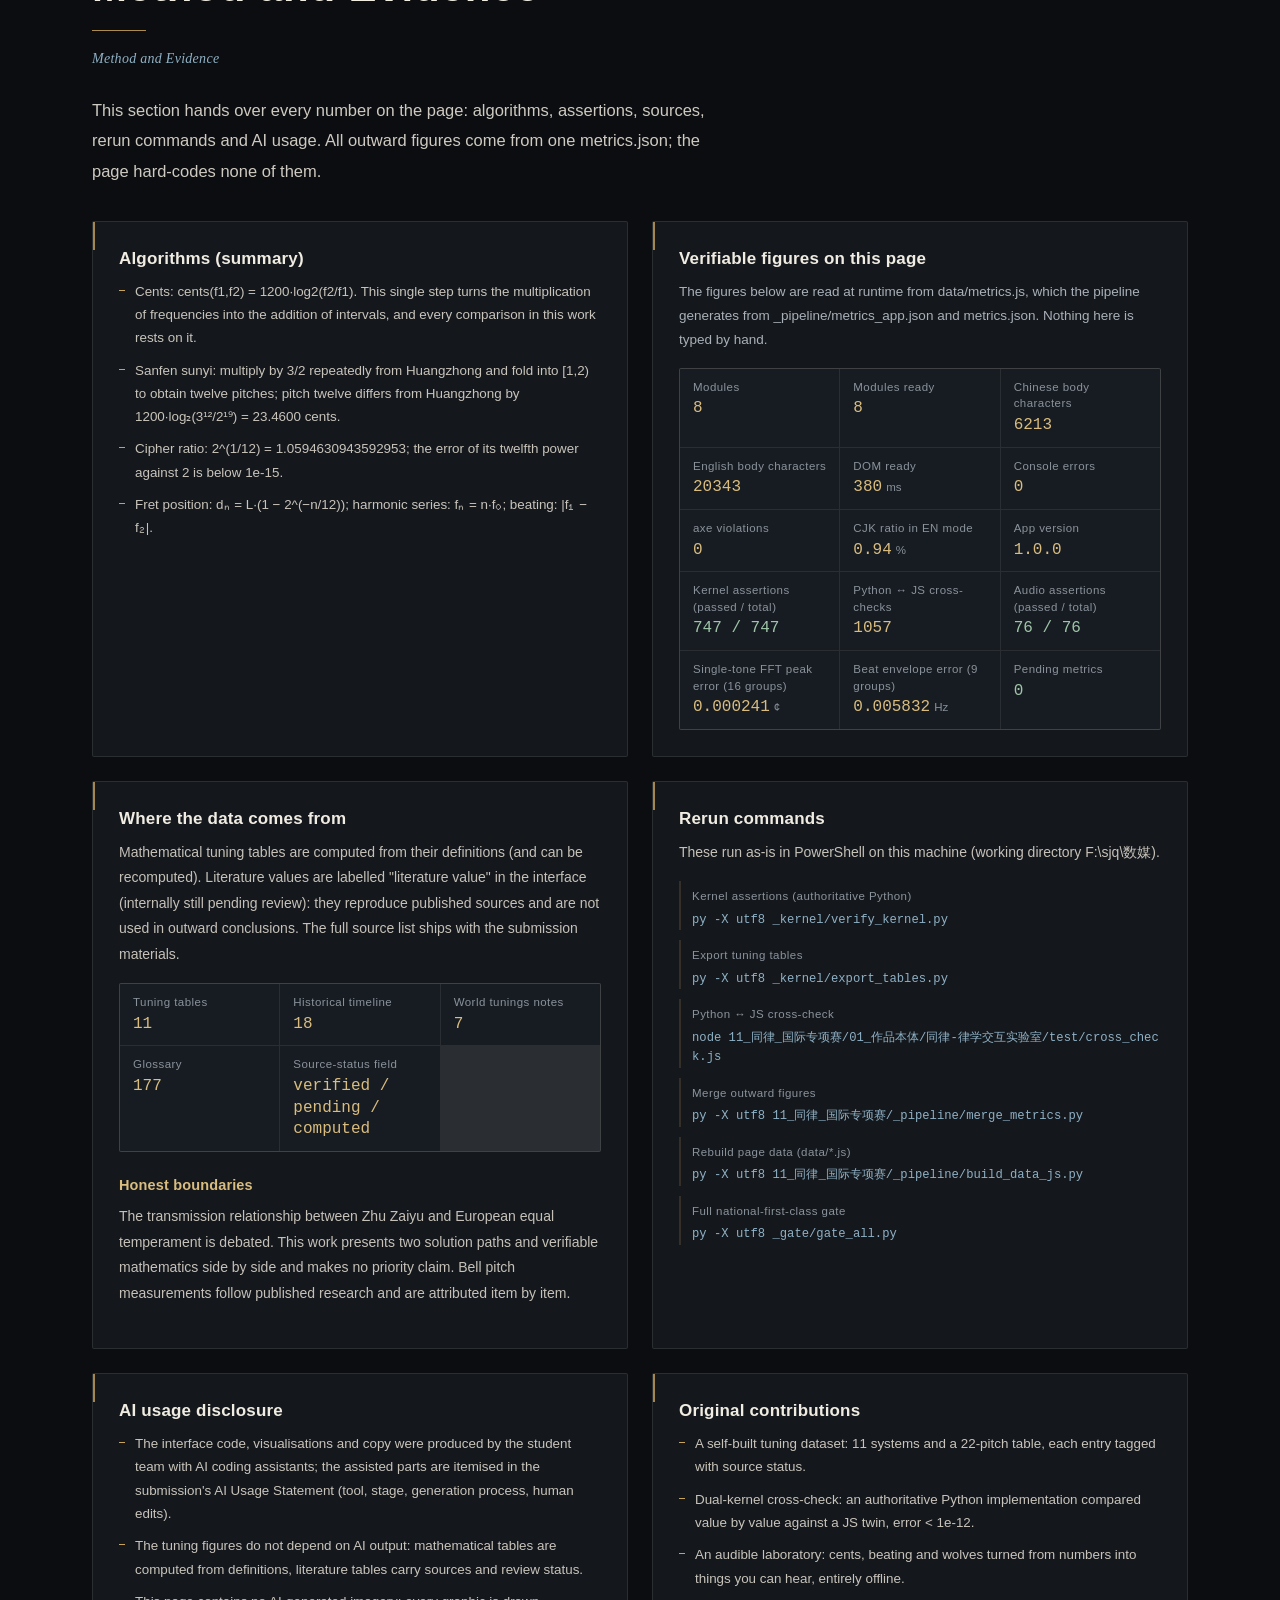
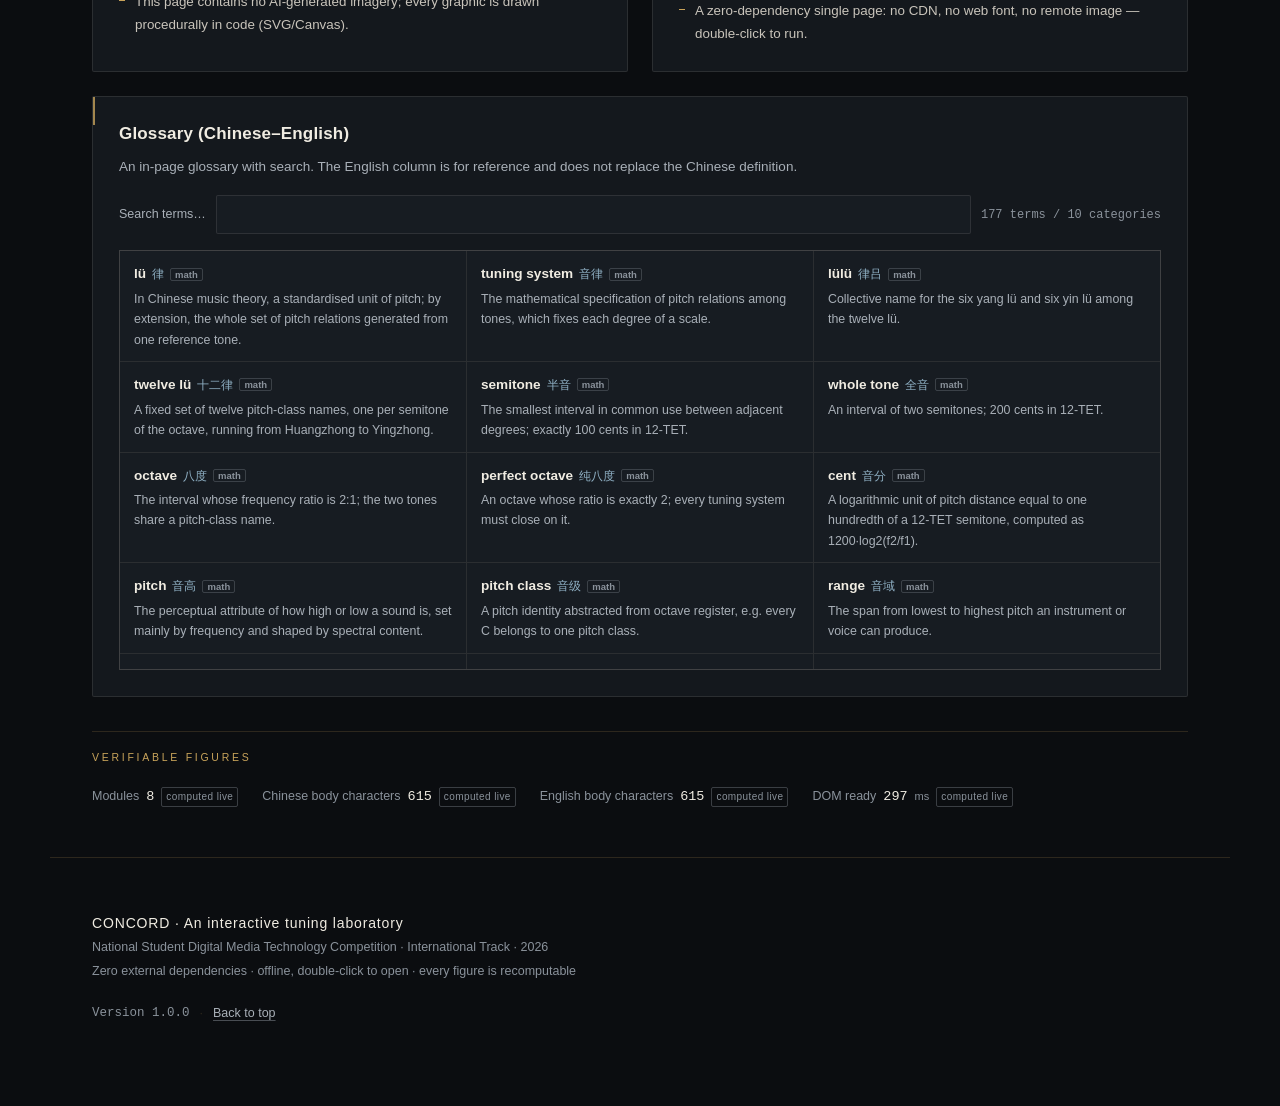
==== commit 822541ec: "publish: concord interactive lab (offline, zero-dependency)" ====
--- a/app/index.html
+++ b/app/index.html
@@ -7,8 +7,1192 @@
 <meta name="app-version" content="1.0.0">
 <meta name="description" content="《同律》CONCORD：一个八度必须切成 12 个半音，用简单分数永远无法闭合——差 23.46 音分。可听化律学交互实验室：三分损益、朱载堉新法密率 2^(1/12)、世界律制，全部可复算、可复听、纯离线单页。">
 <meta name="theme-color" content="#0B0D10">
+<link rel="icon" href="data:image/svg+xml,%3Csvg%20xmlns=%22http://www.w3.org/2000/svg%22%20viewBox=%220%200%2032%2032%22%3E%3Crect%20width=%2232%22%20height=%2232%22%20fill=%22%230B0D10%22/%3E%3Ccircle%20cx=%2216%22%20cy=%2216%22%20r=%2211.5%22%20fill=%22none%22%20stroke=%22%23C8A35A%22%20stroke-width=%222%22/%3E%3Ccircle%20cx=%2216%22%20cy=%2216%22%20r=%223%22%20fill=%22%23C8A35A%22/%3E%3C/svg%3E">
 <meta name="color-scheme" content="dark">
-<link rel="stylesheet" href="style.css">
+<style>
+/* ============================================================================
+ * style.css —《同律》CONCORD 视觉系统
+ * ----------------------------------------------------------------------------
+ * 色彩：墨夜 #0B0D10 / 面板 #14181D / 铜金 #C8A35A / 钟青 #6E8FA3 /
+ *       亮字 #F0ECE2 / 误差红 #C0392B（仅用于「不闭合」的误差）
+ * 字体：全部系统字体栈，**零外部字体文件**（版权 + 离线）
+ * 动效：120–240ms，prefers-reduced-motion 时全部关闭
+ * 无障碍：正文对比度 ≥7:1、次要文字 ≥4.5:1、焦点环 2px 可见、
+ *        不靠颜色单独传达信息（红色误差同时带 ✕/文字/虚线）
+ * ========================================================================== */
+
+/* ---------------------------------------------------------------- 变量 */
+:root {
+  /* 主色（第六节规格，不得改值） */
+  --ink: #0B0D10;            /* 墨夜：底 */
+  --panel: #14181D;          /* 面板 */
+  --gold: #C8A35A;           /* 铜金：主 */
+  --cyan: #6E8FA3;           /* 钟青：辅 */
+  --light: #F0ECE2;          /* 亮字 */
+  --red: #C0392B;            /* 误差红（图形用） */
+
+  /* 派生（保证对比度） */
+  --panel-2: #171C22;
+  --panel-3: #1C2229;
+  --line: rgba(200, 163, 90, .18);
+  --line-soft: rgba(240, 236, 226, .10);
+  --muted: #A9B0B8;          /* ≥4.5:1 on --ink */
+  --muted-2: #8A929B;
+  --cyan-text: #8FB0C4;      /* 钟青提亮，正文可用 */
+  --gold-text: #D9BC7E;      /* 铜金提亮，正文可用 */
+  --red-text: #E07161;       /* 误差红提亮（4.6:1）*/
+  --red-soft: rgba(192, 57, 43, .16);
+
+  /* 字体栈（系统字体，零下载） */
+  --font-ui: "Microsoft YaHei", "PingFang SC", "Source Han Sans SC",
+             "Noto Sans CJK SC", "Hiragino Sans GB", "Segoe UI", sans-serif;
+  --font-en: "Segoe UI", "Helvetica Neue", "Segoe UI Variable", Arial, sans-serif;
+  --font-serif: Georgia, "Times New Roman", "Songti SC", "SimSun", serif;
+  --font-mono: "Cascadia Mono", Consolas, "SFMono-Regular", "Courier New", monospace;
+
+  /* viz 组件公共变量（viz/*.js 读这些名字，见其文件头契约） */
+  --c-light: #F0ECE2;
+  --c-bronze: #C8A35A;
+  --c-cyan: #6E8FA3;
+  --c-red: #C0392B;
+  --c-ink: #0B0D10;
+  --font-ui: "Microsoft YaHei", "PingFang SC", "Source Han Sans SC", "Segoe UI", sans-serif;
+
+  /* 节奏 */
+  --sp-1: 6px;
+  --sp-2: 10px;
+  --sp-3: 16px;
+  --sp-4: 24px;
+  --sp-5: 34px;
+  --sp-6: 52px;
+  --sp-7: 78px;
+  --radius: 2px;
+  --topbar-h: 62px;
+  --t-fast: 120ms;
+  --t-base: 180ms;
+  --t-slow: 240ms;
+  --wrap: 1180px;
+}
+
+/* ---------------------------------------------------------------- 基础 */
+*, *::before, *::after { box-sizing: border-box; }
+
+html {
+  -webkit-text-size-adjust: 100%;
+  scroll-behavior: smooth;
+  scroll-padding-top: calc(var(--topbar-h) + 14px);
+}
+
+body {
+  margin: 0;
+  background: var(--ink);
+  color: var(--light);
+  font-family: var(--font-ui);
+  font-size: 16px;
+  line-height: 1.72;
+  -webkit-font-smoothing: antialiased;
+  text-rendering: optimizeLegibility;
+  overflow-x: hidden;
+}
+
+/* 极轻的铜金底噪纹理（纯 CSS，无图片） */
+body::before {
+  content: "";
+  position: fixed;
+  inset: 0;
+  pointer-events: none;
+  z-index: 0;
+  background:
+    radial-gradient(1200px 620px at 78% -8%, rgba(200, 163, 90, .07), transparent 62%),
+    radial-gradient(900px 520px at 8% 12%, rgba(110, 143, 163, .055), transparent 60%);
+}
+
+h1, h2, h3, h4 { margin: 0; font-weight: 600; line-height: 1.28; letter-spacing: .01em; }
+p { margin: 0 0 var(--sp-3); }
+ul, ol { margin: 0; padding: 0; }
+li { list-style: none; }
+em { font-style: normal; color: var(--gold-text); }
+b, strong { font-weight: 600; }
+button, input, select { font: inherit; color: inherit; }
+a { color: var(--cyan-text); text-decoration-color: rgba(143, 176, 196, .45); }
+a:hover { color: var(--light); }
+svg { display: block; }
+
+::selection { background: rgba(200, 163, 90, .30); color: var(--light); }
+
+/* 滚动条（克制） */
+* { scrollbar-width: thin; scrollbar-color: rgba(200, 163, 90, .30) transparent; }
+::-webkit-scrollbar { width: 10px; height: 10px; }
+::-webkit-scrollbar-track { background: transparent; }
+::-webkit-scrollbar-thumb { background: rgba(200, 163, 90, .26); border-radius: 6px; }
+::-webkit-scrollbar-thumb:hover { background: rgba(200, 163, 90, .42); }
+
+/* ---------------------------------------------------------------- 无障碍 */
+.sr-only {
+  position: absolute !important;
+  width: 1px; height: 1px;
+  padding: 0; margin: -1px;
+  overflow: hidden; clip: rect(0, 0, 0, 0);
+  clip-path: inset(50%);
+  white-space: nowrap; border: 0;
+}
+
+.skip-link {
+  position: fixed;
+  top: 8px; left: 8px;
+  z-index: 200;
+  transform: translateY(-180%);
+  background: var(--gold);
+  color: #0B0D10;
+  font-weight: 700;
+  padding: 10px 18px;
+  border-radius: var(--radius);
+  text-decoration: none;
+  transition: transform var(--t-fast) ease-out;
+}
+.skip-link:focus,
+.skip-link:focus-visible { transform: translateY(0); outline: 2px solid var(--light); outline-offset: 3px; }
+
+/* 全站焦点环：亮字色 + 外扩，深底与铜金底都可见 */
+:focus-visible {
+  outline: 2px solid var(--light);
+  outline-offset: 3px;
+  border-radius: 1px;
+}
+button:focus:not(:focus-visible),
+a:focus:not(:focus-visible),
+input:focus:not(:focus-visible),
+select:focus:not(:focus-visible) { outline: none; }
+
+/* 交互元素最小可点面积（触摸可达） */
+button, .link-btn, .nav-btn, input[type="range"], select { touch-action: manipulation; }
+
+/* ---------------------------------------------------------------- 进度条 */
+.read-progress {
+  position: fixed;
+  top: 0; left: 0; right: 0;
+  height: 2px;
+  z-index: 120;
+  background: rgba(240, 236, 226, .06);
+}
+.read-progress-bar {
+  height: 100%;
+  width: 0%;
+  background: linear-gradient(90deg, var(--cyan), var(--gold));
+  transform-origin: left center;
+  transition: width 90ms linear;
+}
+
+/* ---------------------------------------------------------------- 顶栏 */
+.topbar {
+  position: sticky;
+  top: 0;
+  z-index: 100;
+  display: flex;
+  align-items: center;
+  gap: var(--sp-3);
+  height: var(--topbar-h);
+  padding: 0 clamp(14px, 3vw, 34px);
+  background: rgba(11, 13, 16, .90);
+  border-bottom: 1px solid var(--line-soft);
+  backdrop-filter: blur(10px);
+  -webkit-backdrop-filter: blur(10px);
+}
+
+.brand { display: flex; align-items: center; gap: 9px; flex: none; }
+.brand-mark { color: var(--gold); display: inline-flex; }
+.brand-text { display: flex; flex-direction: column; line-height: 1.06; }
+.brand-text b {
+  font-size: 17px;
+  letter-spacing: .30em;
+  color: var(--light);
+  font-weight: 600;
+}
+.brand-text small {
+  font-family: var(--font-en);
+  font-size: 9.5px;
+  letter-spacing: .30em;
+  color: var(--gold);
+  text-transform: uppercase;
+}
+
+.module-nav {
+  display: flex;
+  align-items: center;
+  gap: 2px;
+  overflow-x: auto;
+  scrollbar-width: none;
+  flex: 1 1 auto;
+  min-width: 0;
+  padding: 0 2px;
+}
+.module-nav::-webkit-scrollbar { display: none; }
+
+.nav-btn {
+  position: relative;
+  flex: none;
+  background: none;
+  border: 0;
+  color: var(--muted);
+  font-size: 13px;
+  letter-spacing: .04em;
+  padding: 8px 10px;
+  border-radius: var(--radius);
+  cursor: pointer;
+  white-space: nowrap;
+  transition: color var(--t-base) ease, background var(--t-base) ease;
+}
+.nav-btn:hover { color: var(--light); background: rgba(240, 236, 226, .05); }
+.nav-btn[aria-current="true"] { color: var(--gold-text); }
+.nav-btn[aria-current="true"]::after {
+  content: "";
+  position: absolute;
+  left: 10px; right: 10px; bottom: 1px;
+  height: 1px;
+  background: var(--gold);
+}
+
+.topbar-tools { display: flex; align-items: center; gap: 8px; flex: none; }
+
+.tool-btn {
+  display: inline-flex;
+  align-items: center;
+  gap: 6px;
+  background: transparent;
+  border: 1px solid var(--line-soft);
+  color: var(--muted);
+  padding: 6px 11px;
+  border-radius: var(--radius);
+  font-size: 12.5px;
+  cursor: pointer;
+  transition: color var(--t-base), border-color var(--t-base), background var(--t-base);
+}
+.tool-btn:hover { color: var(--light); border-color: var(--line); background: rgba(240, 236, 226, .04); }
+.tool-btn[aria-pressed="true"] { color: var(--ink); background: var(--gold); border-color: var(--gold); font-weight: 600; }
+.tool-ico { font-size: 12px; line-height: 1; }
+
+.lang-switch { display: inline-flex; border: 1px solid var(--line-soft); border-radius: var(--radius); overflow: hidden; }
+.lang-switch button {
+  background: transparent;
+  border: 0;
+  color: var(--muted);
+  padding: 6px 11px;
+  font-size: 12.5px;
+  cursor: pointer;
+  transition: background var(--t-base), color var(--t-base);
+}
+.lang-switch button + button { border-left: 1px solid var(--line-soft); }
+.lang-switch button:hover { color: var(--light); background: rgba(240, 236, 226, .05); }
+.lang-switch button[aria-pressed="true"] { background: var(--gold); color: var(--ink); font-weight: 700; }
+
+/* ---------------------------------------------------------------- 容器 */
+main {
+  position: relative;
+  z-index: 1;
+  display: block;
+}
+main:focus { outline: none; }
+
+/* ---------------------------------------------------------------- 封面 */
+.cover {
+  position: relative;
+  min-height: calc(100vh - var(--topbar-h));
+  display: flex;
+  align-items: center;
+  padding: clamp(56px, 9vh, 110px) clamp(18px, 5vw, 60px);
+  overflow: hidden;
+  border-bottom: 1px solid var(--line);
+}
+.cover-grid {
+  position: absolute;
+  inset: 0;
+  color: rgba(200, 163, 90, .30);
+  pointer-events: none;
+}
+.cover-grid svg { width: 100%; height: 100%; opacity: .85; }
+.cover-inner {
+  position: relative;
+  max-width: 860px;
+  margin: 0 auto;
+  text-align: left;
+  width: 100%;
+}
+.cover-kicker {
+  font-size: 12px;
+  letter-spacing: .34em;
+  color: var(--cyan-text);
+  text-transform: uppercase;
+  margin-bottom: var(--sp-4);
+}
+.cover-title { display: flex; align-items: baseline; gap: 18px; flex-wrap: wrap; margin-bottom: var(--sp-2); }
+.cover-zh {
+  font-size: clamp(56px, 9.2vw, 108px);
+  letter-spacing: .20em;
+  line-height: 1;
+  color: var(--light);
+  font-weight: 500;
+}
+.cover-en {
+  font-family: var(--font-en);
+  font-size: clamp(20px, 3.1vw, 36px);
+  letter-spacing: .30em;
+  color: var(--gold);
+  font-weight: 400;
+}
+.cover-sub {
+  font-size: clamp(17px, 2.1vw, 23px);
+  color: var(--light);
+  margin: var(--sp-4) 0 var(--sp-1);
+  font-weight: 300;
+}
+.cover-sub-en {
+  font-family: var(--font-serif);
+  font-style: italic;
+  font-size: 14.5px;
+  color: var(--muted);
+  margin-bottom: var(--sp-4);
+  max-width: 62ch;
+}
+.cover-intro {
+  font-size: 15.5px;
+  color: var(--muted);
+  max-width: 60ch;
+  margin-bottom: var(--sp-5);
+}
+.cover-gap {
+  display: inline-flex;
+  align-items: baseline;
+  gap: 8px;
+  padding: 14px 22px;
+  border: 1px solid var(--line);
+  border-left: 2px solid var(--red);
+  background: linear-gradient(90deg, var(--red-soft), transparent 78%);
+  margin-bottom: var(--sp-3);
+}
+.cover-gap-num {
+  font-family: var(--font-mono);
+  font-size: clamp(30px, 4.4vw, 46px);
+  color: var(--red-text);
+  letter-spacing: .06em;
+  line-height: 1;
+  font-variant-numeric: tabular-nums;
+}
+.cover-gap-unit { font-size: 15px; color: var(--red-text); letter-spacing: .16em; }
+.cover-hint { font-size: 13px; color: var(--muted-2); max-width: 54ch; }
+.cover-cta { display: flex; align-items: center; gap: var(--sp-4); flex-wrap: wrap; margin-top: var(--sp-4); }
+.cover-total { font-size: 12.5px; color: var(--muted-2); letter-spacing: .1em; }
+
+/* 封面细线网格（程序化） */
+.cover-lines path, .cover-lines line, .cover-lines circle { transition: opacity var(--t-slow) ease; }
+
+/* ---------------------------------------------------------------- 模块 */
+.mod {
+  position: relative;
+  max-width: var(--wrap);
+  margin: 0 auto;
+  padding: clamp(52px, 7vh, 88px) clamp(18px, 4vw, 42px) clamp(40px, 5vh, 60px);
+  border-top: 1px solid var(--line-soft);
+  scroll-margin-top: calc(var(--topbar-h) + 10px);
+}
+.mod:first-of-type { border-top: 0; }
+
+.mod-head { max-width: 74ch; margin-bottom: var(--sp-5); }
+.mod-kicker {
+  font-size: 11.5px;
+  letter-spacing: .30em;
+  color: var(--gold);
+  text-transform: uppercase;
+  margin-bottom: var(--sp-2);
+  font-family: var(--font-en);
+}
+.mod-title {
+  font-size: clamp(26px, 3.6vw, 42px);
+  letter-spacing: .02em;
+  font-weight: 600;
+  color: var(--light);
+  margin-bottom: var(--sp-1);
+}
+.mod-title::after {
+  content: "";
+  display: block;
+  width: 54px;
+  height: 1px;
+  background: var(--gold);
+  margin-top: var(--sp-3);
+  opacity: .85;
+}
+.mod-title-en {
+  font-family: var(--font-serif);
+  font-style: italic;
+  font-size: 14px;
+  color: var(--cyan-text);
+  letter-spacing: .02em;
+  margin: var(--sp-3) 0 var(--sp-4);
+}
+.mod-lead {
+  font-size: 16.5px;
+  line-height: 1.86;
+  color: #CFCAC1;
+  max-width: 70ch;
+}
+
+.mod-body {
+  display: grid;
+  grid-template-columns: minmax(0, 1.62fr) minmax(0, 1fr);
+  gap: var(--sp-4);
+  align-items: start;
+}
+.mod-row {
+  display: grid;
+  grid-template-columns: repeat(2, minmax(0, 1fr));
+  gap: var(--sp-4);
+  margin-top: var(--sp-4);
+}
+
+/* ---------------------------------------------------------------- 面板 */
+.panel {
+  position: relative;
+  background: var(--panel);
+  border: 1px solid var(--line-soft);
+  border-radius: var(--radius);
+  padding: clamp(18px, 2.2vw, 26px);
+  min-width: 0;
+}
+.panel::before {
+  content: "";
+  position: absolute;
+  left: 0; top: 0;
+  width: 2px; height: 28px;
+  background: var(--gold);
+  opacity: .8;
+}
+.panel-demo::before { background: var(--gold); }
+.panel-note { background: var(--panel-2); }
+.panel-note::before { background: var(--cyan); }
+.panel-wide { margin-top: var(--sp-4); }
+
+.panel-title {
+  font-size: 17px;
+  color: var(--light);
+  margin-bottom: var(--sp-2);
+  letter-spacing: .01em;
+}
+.panel-title-sub {
+  font-size: 14.5px;
+  margin-top: var(--sp-4);
+  color: var(--gold-text);
+}
+.panel-desc { font-size: 13.5px; color: var(--muted); line-height: 1.78; margin-bottom: var(--sp-3); }
+.note-body { font-size: 14px; color: #C6C1B8; line-height: 1.82; }
+.note-body + .note-body { margin-top: var(--sp-2); }
+.note-warn { color: var(--gold-text); font-size: 12.8px; border-left: 2px solid var(--gold); padding-left: 10px; }
+.note-eq {
+  font-family: var(--font-mono);
+  font-size: 20px;
+  color: var(--gold-text);
+  letter-spacing: .04em;
+  margin: var(--sp-3) 0 0;
+  padding: 10px 14px;
+  border: 1px dashed var(--line);
+  display: inline-block;
+}
+.inline-hint { font-size: 12.2px; color: var(--muted-2); margin: var(--sp-2) 0 0; }
+
+/* ---------------------------------------------------------------- 可视化容器 */
+.viz-slot {
+  position: relative;
+  width: 100%;
+  min-height: 220px;
+  margin: var(--sp-3) 0;
+  border: 1px solid var(--line-soft);
+  border-radius: var(--radius);
+  background:
+    linear-gradient(180deg, rgba(240, 236, 226, .022), transparent 55%),
+    var(--ink);
+  overflow: hidden;
+}
+.viz-slot.is-ready { border-color: var(--line); }
+.viz-slot.viz-tall { height: 340px; min-height: 340px; }
+.viz-fallback { width: 100%; height: 100%; }
+.viz-fallback svg { width: 100%; height: auto; display: block; }
+.viz-fallback-note {
+  font-size: 11.5px;
+  color: var(--muted-2);
+  padding: 8px 12px;
+  border-top: 1px solid var(--line-soft);
+  font-family: var(--font-mono);
+  letter-spacing: .02em;
+}
+
+/* ---------------------------------------------------------------- 控件 */
+.controls {
+  display: flex;
+  flex-wrap: wrap;
+  align-items: center;
+  gap: var(--sp-2);
+  margin: var(--sp-3) 0 var(--sp-2);
+}
+
+.btn {
+  display: inline-flex;
+  align-items: center;
+  justify-content: center;
+  gap: 6px;
+  min-height: 38px;
+  padding: 8px 16px;
+  background: transparent;
+  border: 1px solid rgba(240, 236, 226, .20);
+  color: var(--light);
+  font-size: 13.5px;
+  letter-spacing: .02em;
+  border-radius: var(--radius);
+  cursor: pointer;
+  transition: background var(--t-base) ease, border-color var(--t-base) ease,
+              color var(--t-base) ease, transform var(--t-fast) ease;
+}
+.btn:hover { background: rgba(240, 236, 226, .07); border-color: rgba(240, 236, 226, .36); }
+.btn:active { transform: translateY(1px); }
+.btn:disabled { opacity: .42; cursor: not-allowed; }
+.btn[aria-pressed="true"] { background: rgba(200, 163, 90, .18); border-color: var(--gold); color: var(--gold-text); }
+
+.btn-gold { background: var(--gold); border-color: var(--gold); color: #0B0D10; font-weight: 600; }
+.btn-gold:hover { background: #D8B471; border-color: #D8B471; color: #0B0D10; }
+
+.btn-cyan { border-color: rgba(110, 143, 163, .55); color: var(--cyan-text); }
+.btn-cyan:hover { background: rgba(110, 143, 163, .16); border-color: var(--cyan); color: var(--light); }
+
+.btn.is-playing { background: rgba(200, 163, 90, .18); border-color: var(--gold); color: var(--gold-text); }
+
+.link-btn {
+  background: none;
+  border: 0;
+  padding: 2px 0;
+  color: var(--muted);
+  font-size: 12.5px;
+  cursor: pointer;
+  text-decoration: underline;
+  text-decoration-color: rgba(169, 176, 184, .4);
+  text-underline-offset: 3px;
+}
+.link-btn:hover { color: var(--light); }
+
+/* 滑块 */
+.ctrl { margin: var(--sp-3) 0; }
+.ctrl-label {
+  display: flex;
+  align-items: baseline;
+  justify-content: space-between;
+  gap: var(--sp-2);
+  font-size: 13px;
+  color: var(--muted);
+  margin-bottom: 8px;
+}
+.ctrl-label output {
+  font-family: var(--font-mono);
+  font-size: 14px;
+  color: var(--gold-text);
+  font-variant-numeric: tabular-nums;
+}
+input[type="range"] {
+  -webkit-appearance: none;
+  appearance: none;
+  width: 100%;
+  height: 26px;
+  background: transparent;
+  cursor: pointer;
+  margin: 0;
+}
+input[type="range"]::-webkit-slider-runnable-track {
+  height: 2px;
+  background: linear-gradient(90deg, var(--gold), rgba(200, 163, 90, .18));
+  border-radius: 2px;
+}
+input[type="range"]::-webkit-slider-thumb {
+  -webkit-appearance: none;
+  appearance: none;
+  width: 16px; height: 16px;
+  margin-top: -7px;
+  border-radius: 50%;
+  background: var(--light);
+  border: 2px solid var(--gold);
+  box-shadow: 0 0 0 3px rgba(11, 13, 16, .85);
+  transition: transform var(--t-fast) ease;
+}
+input[type="range"]:hover::-webkit-slider-thumb { transform: scale(1.12); }
+input[type="range"]::-moz-range-track {
+  height: 2px;
+  background: rgba(200, 163, 90, .30);
+  border-radius: 2px;
+}
+input[type="range"]::-moz-range-thumb {
+  width: 14px; height: 14px;
+  border-radius: 50%;
+  background: var(--light);
+  border: 2px solid var(--gold);
+}
+
+/* 选项芯片 */
+.chips { display: flex; flex-wrap: wrap; gap: 7px; margin-top: var(--sp-2); }
+.chip {
+  background: transparent;
+  border: 1px solid var(--line-soft);
+  color: var(--muted);
+  font-size: 12.2px;
+  padding: 5px 11px;
+  border-radius: 999px;
+  cursor: pointer;
+  transition: color var(--t-base), border-color var(--t-base), background var(--t-base);
+  min-height: 28px;
+}
+.chip:hover { color: var(--light); border-color: var(--line); background: rgba(240, 236, 226, .05); }
+.chip[aria-pressed="true"] {
+  color: var(--ink);
+  background: var(--gold);
+  border-color: var(--gold);
+  font-weight: 600;
+}
+.region-chips { margin-bottom: var(--sp-2); }
+
+/* 下拉 */
+.inline-label { font-size: 12.5px; color: var(--muted); }
+.select {
+  background: var(--panel-2);
+  border: 1px solid var(--line-soft);
+  color: var(--light);
+  font-size: 13px;
+  padding: 7px 10px;
+  border-radius: var(--radius);
+  min-height: 36px;
+  cursor: pointer;
+}
+.select:hover { border-color: var(--line); }
+
+.search-input {
+  flex: 1 1 220px;
+  min-height: 36px;
+  background: var(--panel-2);
+  border: 1px solid var(--line-soft);
+  border-radius: var(--radius);
+  color: var(--light);
+  padding: 7px 12px;
+  font-size: 13.5px;
+}
+.search-input::placeholder { color: var(--muted-2); }
+.search-input:hover, .search-input:focus { border-color: var(--line); }
+
+/* ---------------------------------------------------------------- 读数 */
+.readouts { margin-top: var(--sp-4); border-top: 1px solid var(--line-soft); padding-top: var(--sp-3); }
+.readouts-title {
+  font-size: 11.5px;
+  letter-spacing: .22em;
+  text-transform: uppercase;
+  color: var(--cyan-text);
+  margin-bottom: var(--sp-2);
+  font-family: var(--font-en);
+}
+.readout-grid {
+  display: grid;
+  grid-template-columns: repeat(auto-fit, minmax(158px, 1fr));
+  gap: 1px;
+  margin: 0;
+  background: var(--line-soft);
+  border: 1px solid var(--line-soft);
+  border-radius: var(--radius);
+  overflow: hidden;
+}
+.readout-grid > div {
+  background: var(--panel-2);
+  padding: 10px 13px;
+  min-width: 0;
+}
+.readout-grid dt {
+  font-size: 11.5px;
+  color: var(--muted-2);
+  letter-spacing: .04em;
+  margin-bottom: 3px;
+  line-height: 1.45;
+}
+.readout-grid dd {
+  margin: 0;
+  font-family: var(--font-mono);
+  font-size: 16px;
+  color: var(--gold-text);
+  font-variant-numeric: tabular-nums;
+  line-height: 1.35;
+  word-break: break-word;
+}
+.readout-grid dd.is-error { color: var(--red-text); }
+.readout-grid dd.is-ok { color: #9FC4A8; }
+.readout-grid dd small { font-size: 11.5px; color: var(--muted-2); margin-left: 4px; font-family: var(--font-ui); }
+
+/* ---------------------------------------------------------------- 数字条 */
+.figures {
+  display: flex;
+  align-items: baseline;
+  gap: var(--sp-3);
+  flex-wrap: wrap;
+  margin-top: var(--sp-5);
+  padding: var(--sp-3) 0 0;
+  border-top: 1px solid var(--line);
+}
+.figures-label {
+  font-size: 10.5px;
+  letter-spacing: .26em;
+  text-transform: uppercase;
+  color: var(--gold);
+  font-family: var(--font-en);
+  flex: none;
+}
+.figures-list {
+  display: flex;
+  flex-wrap: wrap;
+  gap: 4px var(--sp-4);
+  flex: 1 1 auto;
+}
+.figures-list li {
+  display: inline-flex;
+  align-items: baseline;
+  gap: 7px;
+  font-size: 12.5px;
+  color: var(--muted);
+  padding: 3px 0;
+}
+.figures-list .fig-k { color: var(--muted-2); }
+.figures-list .fig-v {
+  font-family: var(--font-mono);
+  font-size: 13.5px;
+  color: var(--light);
+  font-variant-numeric: tabular-nums;
+}
+.figures-list .fig-u { font-size: 11px; color: var(--muted-2); }
+.figures-list .fig-src {
+  font-size: 10px;
+  color: var(--cyan-text);
+  border: 1px solid rgba(110, 143, 163, .35);
+  padding: 0 4px;
+  border-radius: 2px;
+  letter-spacing: .04em;
+}
+.figures-list .fig-src.is-computed { color: var(--muted-2); border-color: rgba(169, 176, 184, .30); }
+
+/* ---------------------------------------------------------------- 表格 */
+.table-wrap {
+  margin: var(--sp-3) 0;
+  border: 1px solid var(--line-soft);
+  border-radius: var(--radius);
+  overflow: auto;
+  max-height: 380px;
+}
+.table-wrap:focus-visible { outline: 2px solid var(--light); outline-offset: 2px; }
+
+.data-table {
+  width: 100%;
+  border-collapse: collapse;
+  font-size: 12.8px;
+  font-variant-numeric: tabular-nums;
+}
+.data-table thead th {
+  position: sticky;
+  top: 0;
+  z-index: 1;
+  background: var(--panel-3);
+  color: var(--cyan-text);
+  font-size: 11px;
+  font-weight: 600;
+  letter-spacing: .10em;
+  text-transform: uppercase;
+  text-align: left;
+  padding: 9px 10px;
+  border-bottom: 1px solid var(--line);
+  white-space: nowrap;
+}
+.data-table tbody td {
+  padding: 7px 10px;
+  border-bottom: 1px solid rgba(240, 236, 226, .05);
+  color: #C9C4BB;
+  font-family: var(--font-mono);
+  white-space: nowrap;
+}
+.data-table tbody td:first-child { color: var(--muted-2); }
+.data-table tbody td.lu-name { font-family: var(--font-ui); color: var(--light); }
+.data-table tbody tr:hover td { background: rgba(200, 163, 90, .06); }
+.data-table tbody tr.is-active td { background: rgba(200, 163, 90, .12); color: var(--light); }
+.data-table tbody tr.is-pending td:first-child::after {
+  content: "◌";
+  color: var(--gold-text);
+  font-size: 9px;
+  margin-left: 5px;
+  vertical-align: super;
+}
+.data-table .num-cents { color: var(--gold-text); }
+.data-table .num-dev { color: var(--muted); }
+
+/* ---------------------------------------------------------------- M4 推导 */
+.deriv-list { counter-reset: dstep; margin: var(--sp-2) 0 0; }
+.deriv-list li {
+  counter-increment: dstep;
+  position: relative;
+  padding: 11px 0 11px 40px;
+  border-bottom: 1px solid rgba(240, 236, 226, .06);
+  font-size: 13.6px;
+  color: #C9C4BB;
+  line-height: 1.7;
+}
+.deriv-list li::before {
+  content: counter(dstep);
+  position: absolute;
+  left: 0; top: 11px;
+  width: 24px; height: 24px;
+  display: grid;
+  place-items: center;
+  font-family: var(--font-mono);
+  font-size: 11px;
+  color: var(--ink);
+  background: var(--gold);
+  border-radius: 50%;
+  font-weight: 700;
+}
+.deriv-list li.is-hidden { display: none; }
+.deriv-list li:last-child { border-bottom: 0; }
+.deriv-list .dv {
+  font-family: var(--font-mono);
+  color: var(--gold-text);
+  letter-spacing: .02em;
+  font-variant-numeric: tabular-nums;
+}
+.deriv-list .dk { color: var(--light); font-weight: 600; }
+
+.check-box { margin-top: var(--sp-3); }
+
+/* ---------------------------------------------------------------- M4 时间线 */
+.timeline {
+  position: relative;
+  margin-top: var(--sp-3);
+  padding-left: 20px;
+  max-height: 340px;
+  overflow-y: auto;
+}
+.timeline:focus-visible { outline: 2px solid var(--light); outline-offset: 3px; }
+.timeline::before {
+  content: "";
+  position: absolute;
+  left: 5px; top: 4px; bottom: 4px;
+  width: 1px;
+  background: linear-gradient(180deg, var(--gold), rgba(200, 163, 90, .10));
+}
+.tl-item { position: relative; padding: 0 0 var(--sp-3) 4px; }
+.tl-item::before {
+  content: "";
+  position: absolute;
+  left: -18px; top: 8px;
+  width: 7px; height: 7px;
+  border-radius: 50%;
+  background: var(--panel);
+  border: 1px solid var(--gold);
+}
+.tl-item.is-key::before { background: var(--gold); box-shadow: 0 0 0 3px rgba(200, 163, 90, .18); }
+.tl-year {
+  font-family: var(--font-mono);
+  font-size: 11.5px;
+  color: var(--gold-text);
+  letter-spacing: .06em;
+}
+.tl-title { font-size: 13.6px; color: var(--light); margin: 1px 0 2px; font-weight: 600; }
+.tl-body { font-size: 12.4px; color: var(--muted); line-height: 1.66; margin: 0; }
+.tl-status {
+  display: inline-block;
+  font-size: 9.5px;
+  letter-spacing: .04em;
+  color: var(--cyan-text);
+  border: 1px solid rgba(110, 143, 163, .34);
+  border-radius: 2px;
+  padding: 0 4px;
+  margin: 3px 0 2px;
+}
+.tl-src { font-size: 10.5px; color: var(--muted-2); }
+
+/* ---------------------------------------------------------------- M5 律制表 */
+.sys-list > li { margin: 0; padding: 0; list-style: none; }
+.sys-list { display: flex; flex-direction: column; gap: 1px; background: var(--line-soft); border: 1px solid var(--line-soft); margin-top: var(--sp-2); }
+.sys-item {
+  display: grid;
+  grid-template-columns: minmax(0, 1fr) auto;
+  gap: 4px 10px;
+  align-items: center;
+  background: var(--panel-2);
+  padding: 9px 12px;
+  border: 0;
+  text-align: left;
+  cursor: pointer;
+  color: inherit;
+  width: 100%;
+  transition: background var(--t-base);
+}
+.sys-item:hover { background: var(--panel-3); }
+.sys-item[aria-pressed="true"] { background: rgba(200, 163, 90, .09); box-shadow: inset 2px 0 0 var(--gold); }
+.sys-name { font-size: 13.4px; color: var(--light); }
+.sys-meta { font-size: 11.5px; color: var(--muted); font-family: var(--font-mono); }
+.sys-badge.is-verified { color: #9FC4A8; border-color: rgba(159, 196, 168, .40); }
+.sys-badge {
+  font-size: 9.5px;
+  letter-spacing: .06em;
+  padding: 1px 5px;
+  border-radius: 2px;
+  border: 1px solid rgba(169, 176, 184, .30);
+  color: var(--muted-2);
+  white-space: nowrap;
+}
+.sys-badge.is-pending { color: var(--gold-text); border-color: rgba(217, 188, 126, .45); }
+.sys-badge.is-computed { color: #9FC4A8; border-color: rgba(159, 196, 168, .38); }
+
+/* 音分刻度尺（M5 自有渲染） */
+.ruler { width: 100%; }
+.ruler-row { display: grid; grid-template-columns: 132px minmax(0, 1fr); gap: 10px; align-items: center; padding: 5px 0; }
+.ruler-name { font-size: 12px; color: var(--muted); white-space: nowrap; overflow: hidden; text-overflow: ellipsis; }
+.ruler-track { position: relative; height: 22px; background: rgba(240, 236, 226, .035); border-radius: 2px; }
+.ruler-dot {
+  position: absolute;
+  top: 50%;
+  width: 2px; height: 12px;
+  background: var(--cyan);
+  transform: translate(-1px, -50%);
+  border-radius: 1px;
+}
+.ruler-dot.is-long { height: 17px; background: var(--gold); }
+.ruler-label { position: absolute; top: -2px; font-family: var(--font-mono); font-size: 9px; color: var(--muted-2); }
+
+/* ---------------------------------------------------------------- M6 编钟 / 徽位 */
+.bell-wrap { display: flex; justify-content: center; padding: var(--sp-2) 0; }
+.bell-svg { max-width: 380px; width: 100%; height: auto; }
+.bell-hit { cursor: pointer; }
+.bell-hit:hover .bell-hot { opacity: .9; }
+.bell-hit:focus-visible { outline: none; }
+.bell-hit:focus-visible .bell-hot { stroke: var(--light); stroke-width: 2; }
+.bell-hit circle.bell-hot { transition: opacity var(--t-base) ease; }
+
+.hui-wrap { position: relative; padding: var(--sp-4) 0 var(--sp-2); }
+.hui-strip { position: relative; height: 46px; border-bottom: 1px solid var(--line); }
+.hui-strip .hui-string {
+  position: absolute;
+  left: 0; right: 0; top: 8px;
+  height: 1px;
+  background: linear-gradient(90deg, rgba(240, 236, 226, .35), rgba(240, 236, 226, .12));
+}
+.hui-mark {
+  position: absolute;
+  top: 0;
+  transform: translateX(-50%);
+  background: none;
+  border: 0;
+  padding: 0;
+  cursor: pointer;
+  text-align: center;
+  color: var(--muted-2);
+}
+.hui-mark .hui-dot {
+  display: block;
+  width: 1px; height: 16px;
+  background: rgba(240, 236, 226, .30);
+  margin: 6px auto 2px;
+}
+.hui-mark .hui-n { font-family: var(--font-mono); font-size: 9.5px; }
+.hui-mark:hover { color: var(--light); }
+.hui-mark:hover .hui-dot { background: var(--gold); }
+.hui-mark[aria-pressed="true"], .hui-mark.is-on { color: var(--gold-text); }
+.hui-mark[aria-pressed="true"] .hui-dot, .hui-mark.is-on .hui-dot {
+  background: var(--gold);
+  width: 2px;
+}
+.hui-mark .hui-n { display: block; }
+.viz-hui { min-height: 112px; }
+.viz-hui .hui-wrap { padding: 22px 18px 28px; }
+
+.spectrum-canvas { width: 100%; height: auto; display: block; }
+
+/* ---------------------------------------------------------------- 可视化小标题 */
+.viz-cap {
+  font-size: 11.5px;
+  letter-spacing: .18em;
+  text-transform: uppercase;
+  color: var(--cyan-text);
+  font-family: var(--font-en);
+  margin: var(--sp-4) 0 0;
+}
+#m5-map-info {
+  color: var(--light);
+  font-size: 12.6px;
+  line-height: 1.7;
+  margin-top: 4px;
+  min-height: 1.4em;
+}
+
+/* ---------------------------------------------------------------- M7 品丝 / 曲线 */
+.fret-board { width: 100%; }
+.isochord { width: 100%; }
+
+/* ---------------------------------------------------------------- 术语库 */
+.glossary-tools { display: flex; align-items: center; gap: var(--sp-2); flex-wrap: wrap; margin: var(--sp-2) 0 var(--sp-3); }
+.glossary-count { font-size: 12px; color: var(--muted-2); font-family: var(--font-mono); }
+.glossary-list {
+  display: grid;
+  grid-template-columns: repeat(auto-fit, minmax(280px, 1fr));
+  gap: 1px;
+  background: var(--line-soft);
+  border: 1px solid var(--line-soft);
+  max-height: 420px;
+  overflow: auto;
+}
+.glossary-item { background: var(--panel-2); padding: 11px 14px; }
+.glossary-item .g-term { font-size: 13.6px; color: var(--light); font-weight: 600; }
+.glossary-item .g-term small { font-family: var(--font-en); color: var(--cyan-text); font-weight: 400; margin-left: 6px; font-size: 11.5px; }
+.glossary-item .g-def { font-size: 12.4px; color: var(--muted); line-height: 1.65; margin: 3px 0 0; }
+.glossary-item .g-cat {
+  font-size: 9.5px;
+  color: var(--muted-2);
+  border: 1px solid rgba(169, 176, 184, .25);
+  padding: 0 4px;
+  border-radius: 2px;
+  vertical-align: middle;
+  margin-left: 6px;
+}
+
+/* ---------------------------------------------------------------- 列表 */
+.plain-list { display: flex; flex-direction: column; gap: 9px; }
+.plain-list li {
+  position: relative;
+  padding-left: 16px;
+  font-size: 13.4px;
+  color: #C9C4BB;
+  line-height: 1.74;
+}
+.plain-list li::before {
+  content: "";
+  position: absolute;
+  left: 0; top: 10px;
+  width: 6px; height: 1px;
+  background: var(--gold);
+}
+
+.cmd-list { display: flex; flex-direction: column; gap: 10px; }
+.cmd-item { border-left: 2px solid var(--line); padding-left: 11px; }
+.cmd-k { font-size: 11.5px; color: var(--muted-2); letter-spacing: .04em; }
+.cmd-v {
+  display: block;
+  font-family: var(--font-mono);
+  font-size: 12.2px;
+  color: var(--cyan-text);
+  word-break: break-all;
+  line-height: 1.6;
+  margin-top: 2px;
+}
+
+/* ---------------------------------------------------------------- 提示条 */
+.toast {
+  position: fixed;
+  left: 50%;
+  bottom: 26px;
+  transform: translate(-50%, 16px);
+  z-index: 150;
+  max-width: min(520px, calc(100vw - 40px));
+  padding: 10px 18px;
+  background: var(--panel-3);
+  border: 1px solid var(--line);
+  border-radius: var(--radius);
+  color: var(--light);
+  font-size: 13px;
+  opacity: 0;
+  pointer-events: none;
+  transition: opacity var(--t-base) ease, transform var(--t-base) ease;
+}
+.toast.is-on { opacity: 1; transform: translate(-50%, 0); }
+
+.noscript-warn {
+  margin: 40px auto;
+  max-width: 640px;
+  padding: 18px;
+  border: 1px solid var(--red);
+  color: var(--light);
+  font-size: 14px;
+}
+
+/* ---------------------------------------------------------------- 页脚 */
+.site-foot {
+  position: relative;
+  z-index: 1;
+  max-width: var(--wrap);
+  margin: 0 auto;
+  padding: var(--sp-6) clamp(18px, 4vw, 42px) var(--sp-7);
+  border-top: 1px solid var(--line);
+  color: var(--muted-2);
+  font-size: 12.5px;
+  line-height: 1.9;
+}
+.site-foot p { margin: 0; }
+.site-foot p:first-child { color: var(--light); font-size: 14px; letter-spacing: .06em; }
+.foot-meta { display: flex; align-items: center; gap: 10px; margin-top: var(--sp-3) !important; flex-wrap: wrap; }
+.foot-dot { color: var(--line); }
+#footVersion { font-family: var(--font-mono); }
+
+/* ---------------------------------------------------------------- 动效 */
+.mod-head, .panel, .figures { animation: none; }
+
+@keyframes fadeUp {
+  from { opacity: 0; transform: translateY(10px); }
+  to { opacity: 1; transform: none; }
+}
+.mod.is-seen .mod-head { animation: fadeUp var(--t-slow) ease-out both; }
+
+/* ---------------------------------------------------------------- 响应式 */
+@media (max-width: 1024px) {
+  .mod-body { grid-template-columns: minmax(0, 1fr); }
+  .mod-row { grid-template-columns: minmax(0, 1fr); }
+}
+@media (max-width: 780px) {
+  :root { --topbar-h: 58px; }
+  .topbar { flex-wrap: wrap; height: auto; padding: 8px 14px; gap: 8px; }
+  .brand-text b { font-size: 15px; letter-spacing: .2em; }
+  .module-nav { order: 3; width: 100%; flex-basis: 100%; padding-bottom: 4px; }
+  .topbar-tools { margin-left: auto; }
+  .tool-label { display: none; }
+  .cover { min-height: auto; padding-top: 64px; }
+  .ruler-row { grid-template-columns: 92px minmax(0, 1fr); }
+  .hide-sm { display: none; }
+  .readout-grid { grid-template-columns: repeat(auto-fit, minmax(132px, 1fr)); }
+  .tool-btn { padding: 6px 9px; }
+}
+@media (max-width: 480px) {
+  body { font-size: 15px; }
+  .mod-lead { font-size: 15.5px; }
+  .cover-zh { letter-spacing: .12em; }
+  .lang-switch button { padding: 6px 8px; font-size: 12px; }
+}
+
+/* ---------------------------------------------------------------- 减弱动效 */
+@media (prefers-reduced-motion: reduce) {
+  html { scroll-behavior: auto; }
+  *, *::before, *::after {
+    animation-duration: 0.001ms !important;
+    animation-iteration-count: 1 !important;
+    transition-duration: 0.001ms !important;
+    scroll-behavior: auto !important;
+  }
+  .read-progress-bar { transition: none; }
+}
+/* JS 侧强制减弱（用户手动开关） */
+html[data-reduced="1"] { scroll-behavior: auto; }
+html[data-reduced="1"] *, html[data-reduced="1"] *::before, html[data-reduced="1"] *::after {
+  animation-duration: 0.001ms !important;
+  animation-iteration-count: 1 !important;
+  transition-duration: 0.001ms !important;
+}
+
+/* ---------------------------------------------------------------- 打印 */
+@media print {
+  .topbar, .read-progress, .toast, .skip-link, .controls, .btn { display: none !important; }
+  body { background: #fff; color: #111; }
+  .panel, .viz-slot { border-color: #ccc; background: #fff; }
+}
+</style>
 </head>
 <body>
 <a class="skip-link" href="#main" data-i18n="a11y.skip">跳到主要内容</a>
@@ -522,25 +1706,7 @@
 </noscript>
 
 <!-- 依赖（kernel / audio / viz；按依赖顺序静态接入，缺失时 app.js 自动降级） -->
-<script src="core/tuning.js"></script>
-<script src="audio/synth.js"></script>
-<script src="viz/spiral5th.js"></script>
-<script src="viz/monochord.js"></script>
-<script src="viz/bell.js"></script>
-<script src="viz/centsRuler.js"></script>
-<script src="viz/worldmap.js"></script>
-<script src="viz/isochord.js"></script>
-<script src="viz/spectrum.js"></script>
-<!-- 数据（由 _pipeline/build_data_js.py 生成） -->
-<script src="data/data_tuning.js"></script>
-<script src="data/data_history.js"></script>
-<script src="data/data_world.js"></script>
-<script src="data/data_glossary.js"></script>
-<script src="data/metrics.js"></script>
-<script src="data/deps.js"></script>
-<!-- 双语字典 -->
-<script src="i18n.js"></script>
-<!-- 应用层 -->
-<script src="app.js"></script>
+<!-- 打包：原本 17 个 <script src> 已按原顺序合并为 bundle.js -->
+<script src="bundle.js"></script>
 </body>
 </html>
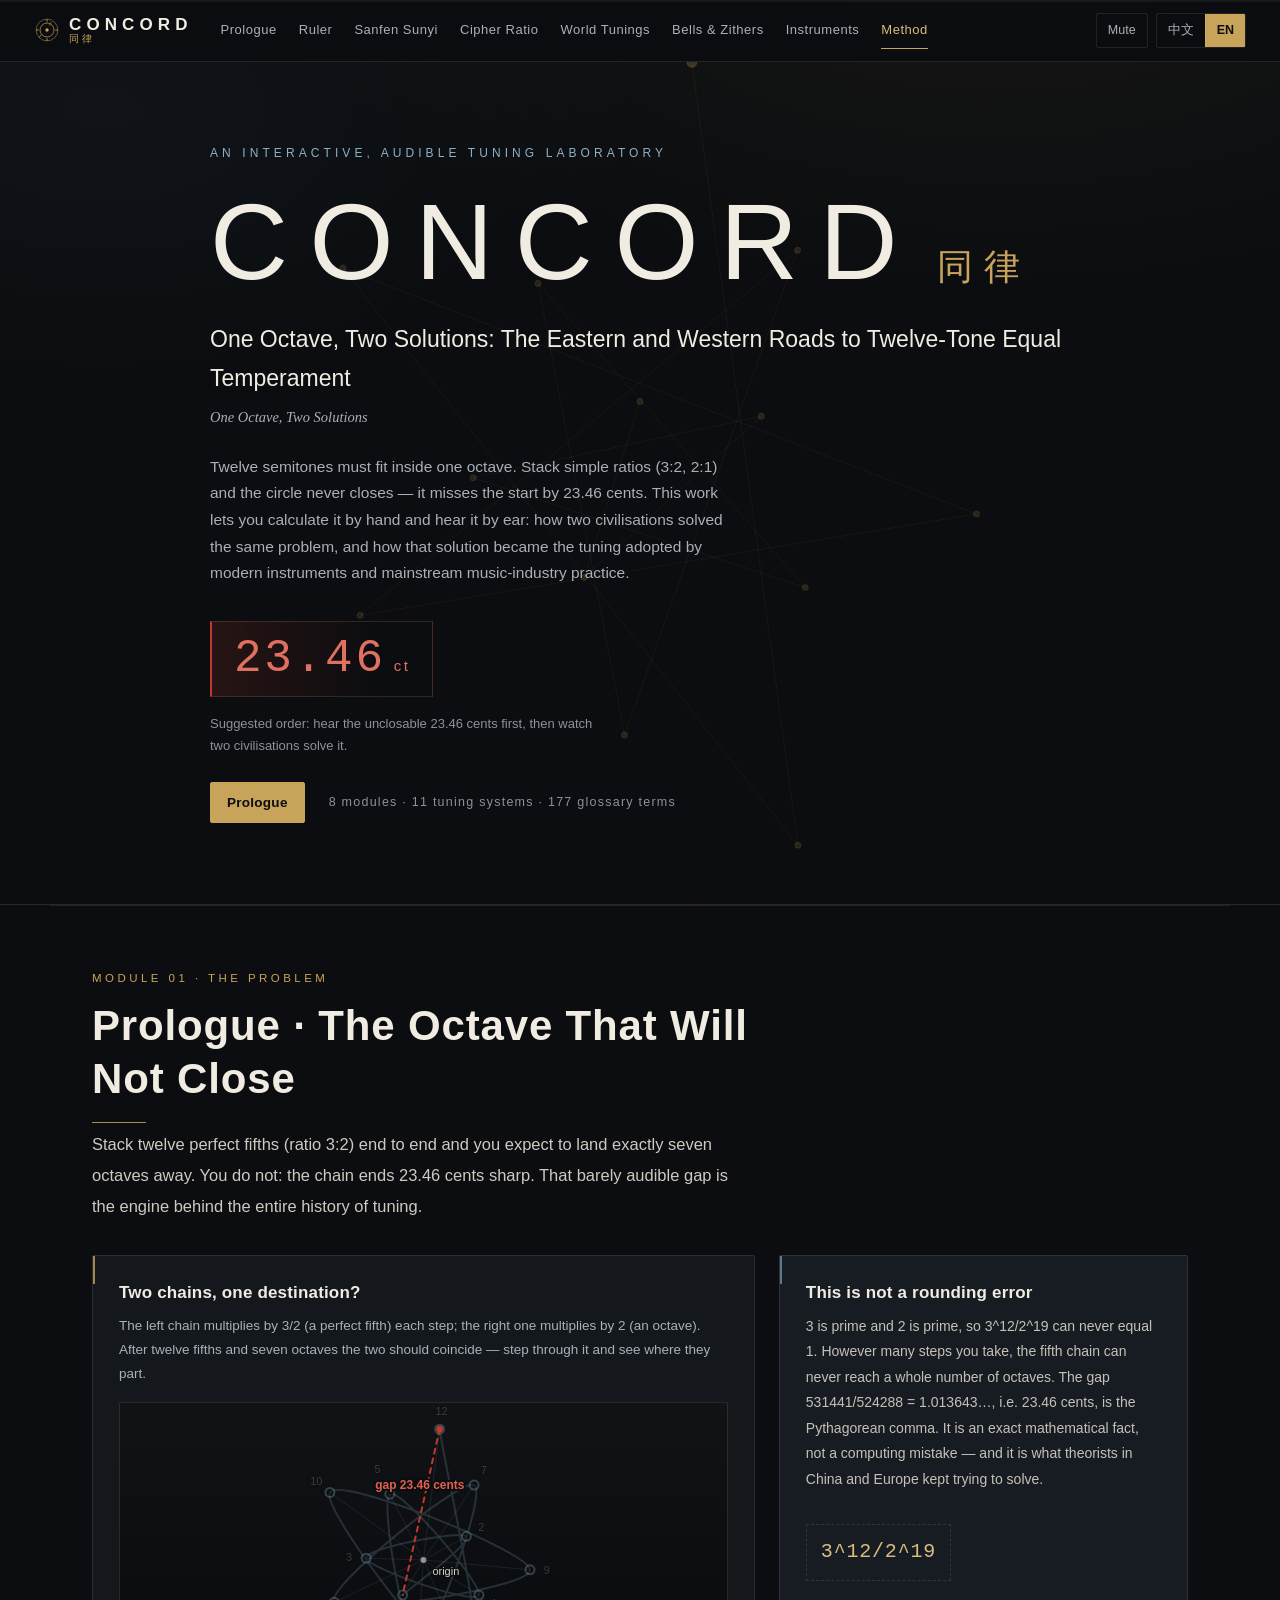
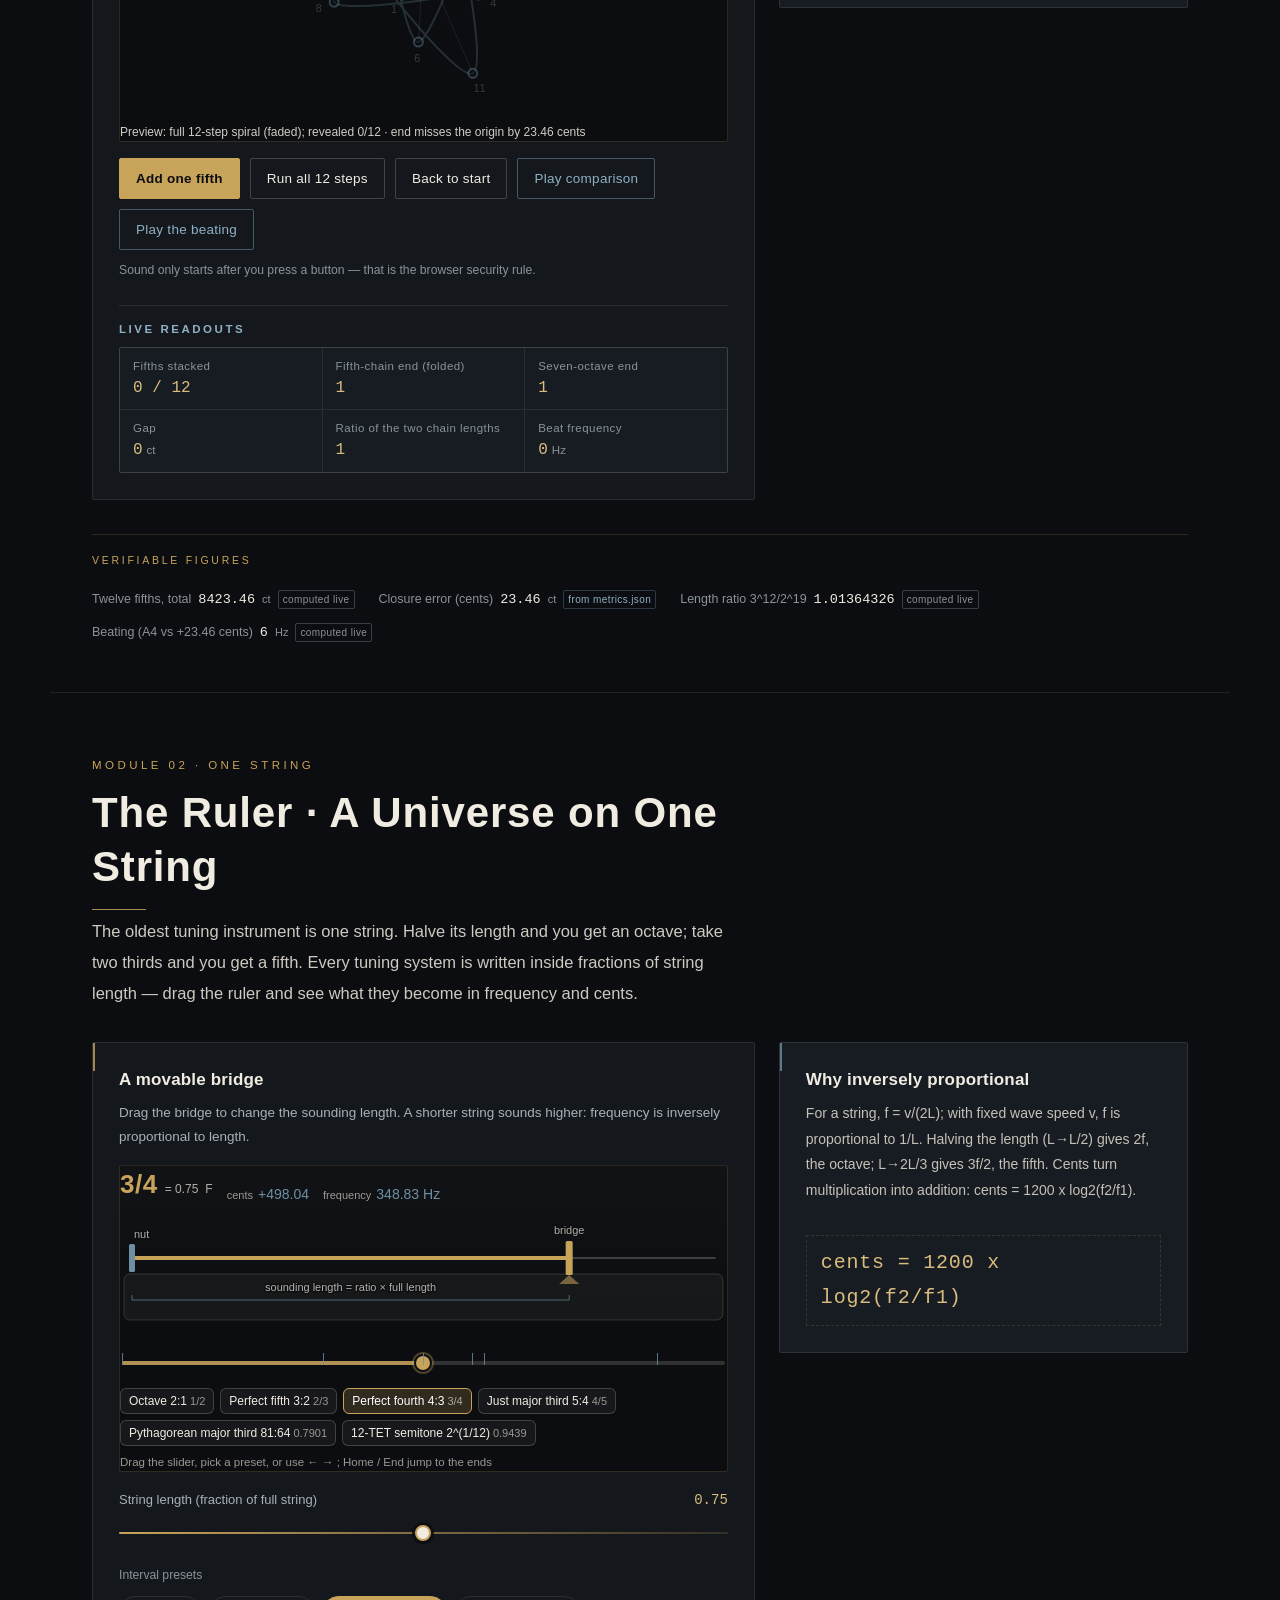
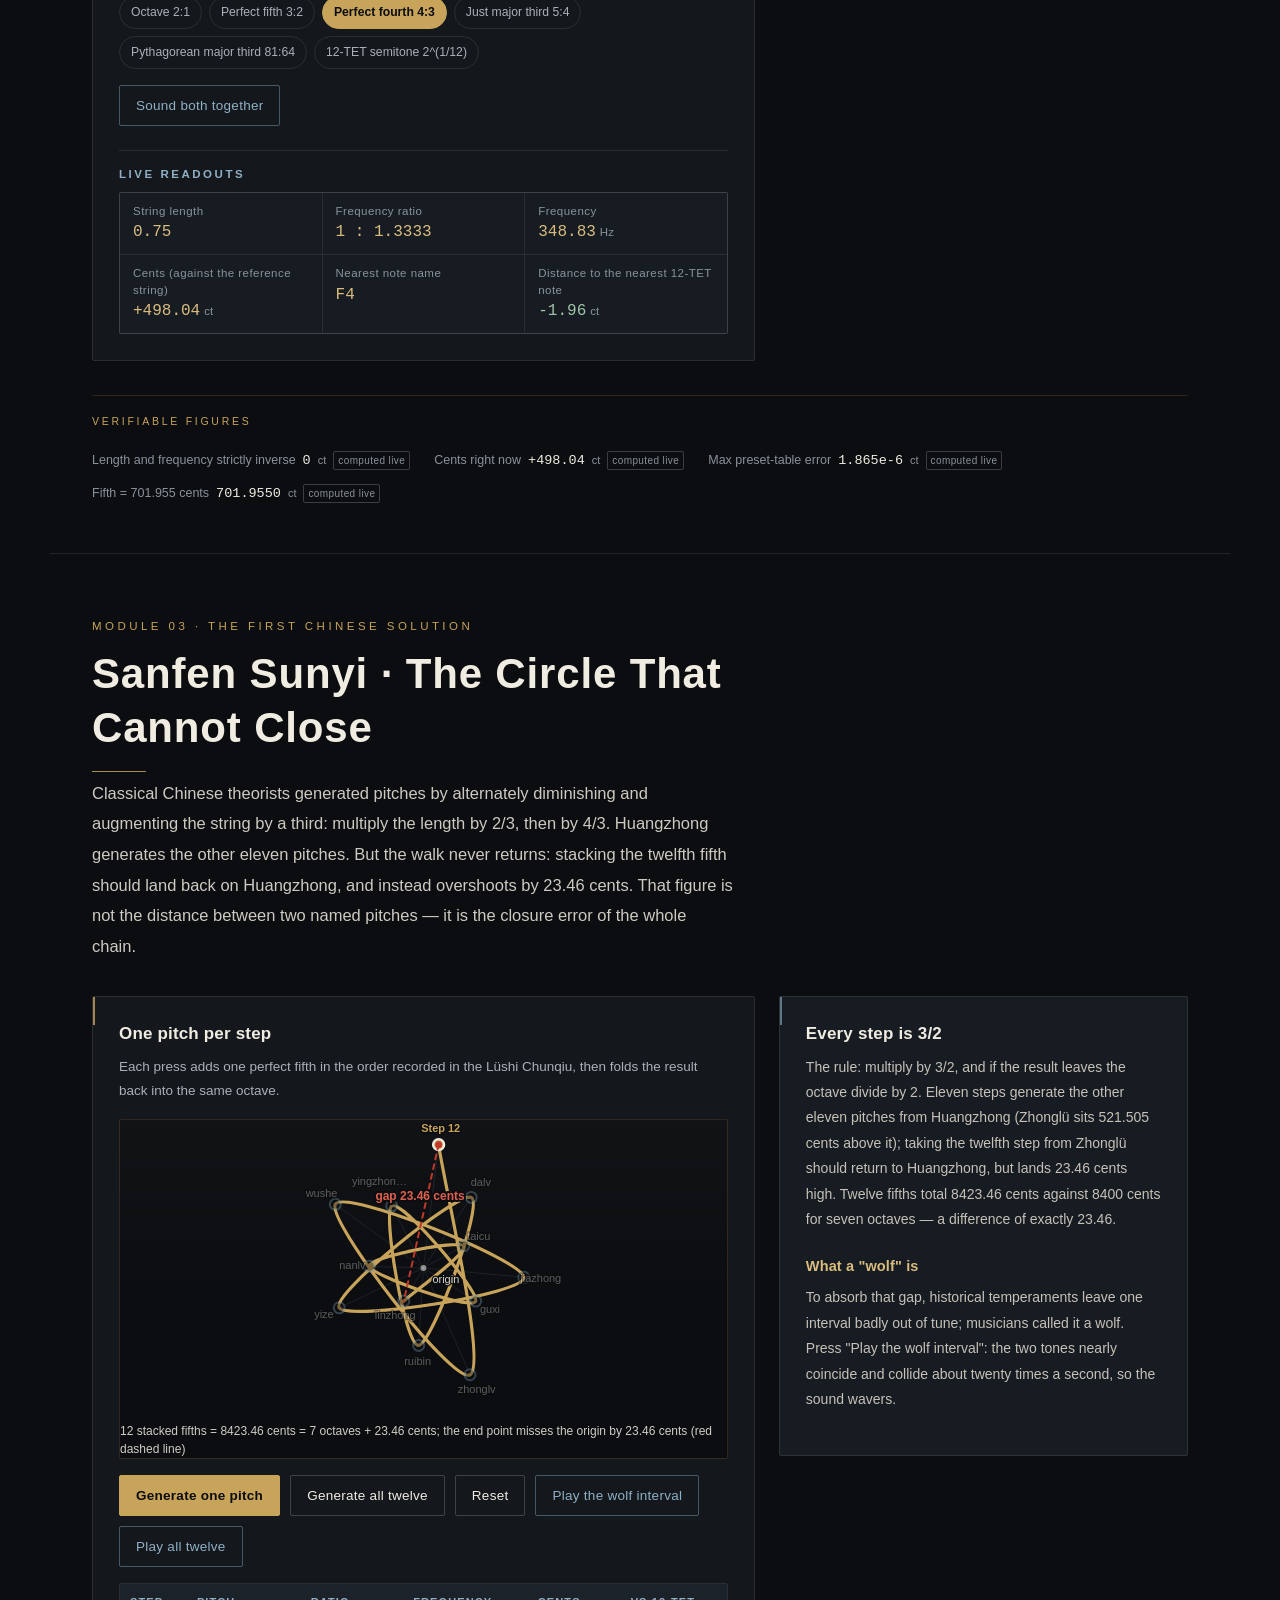
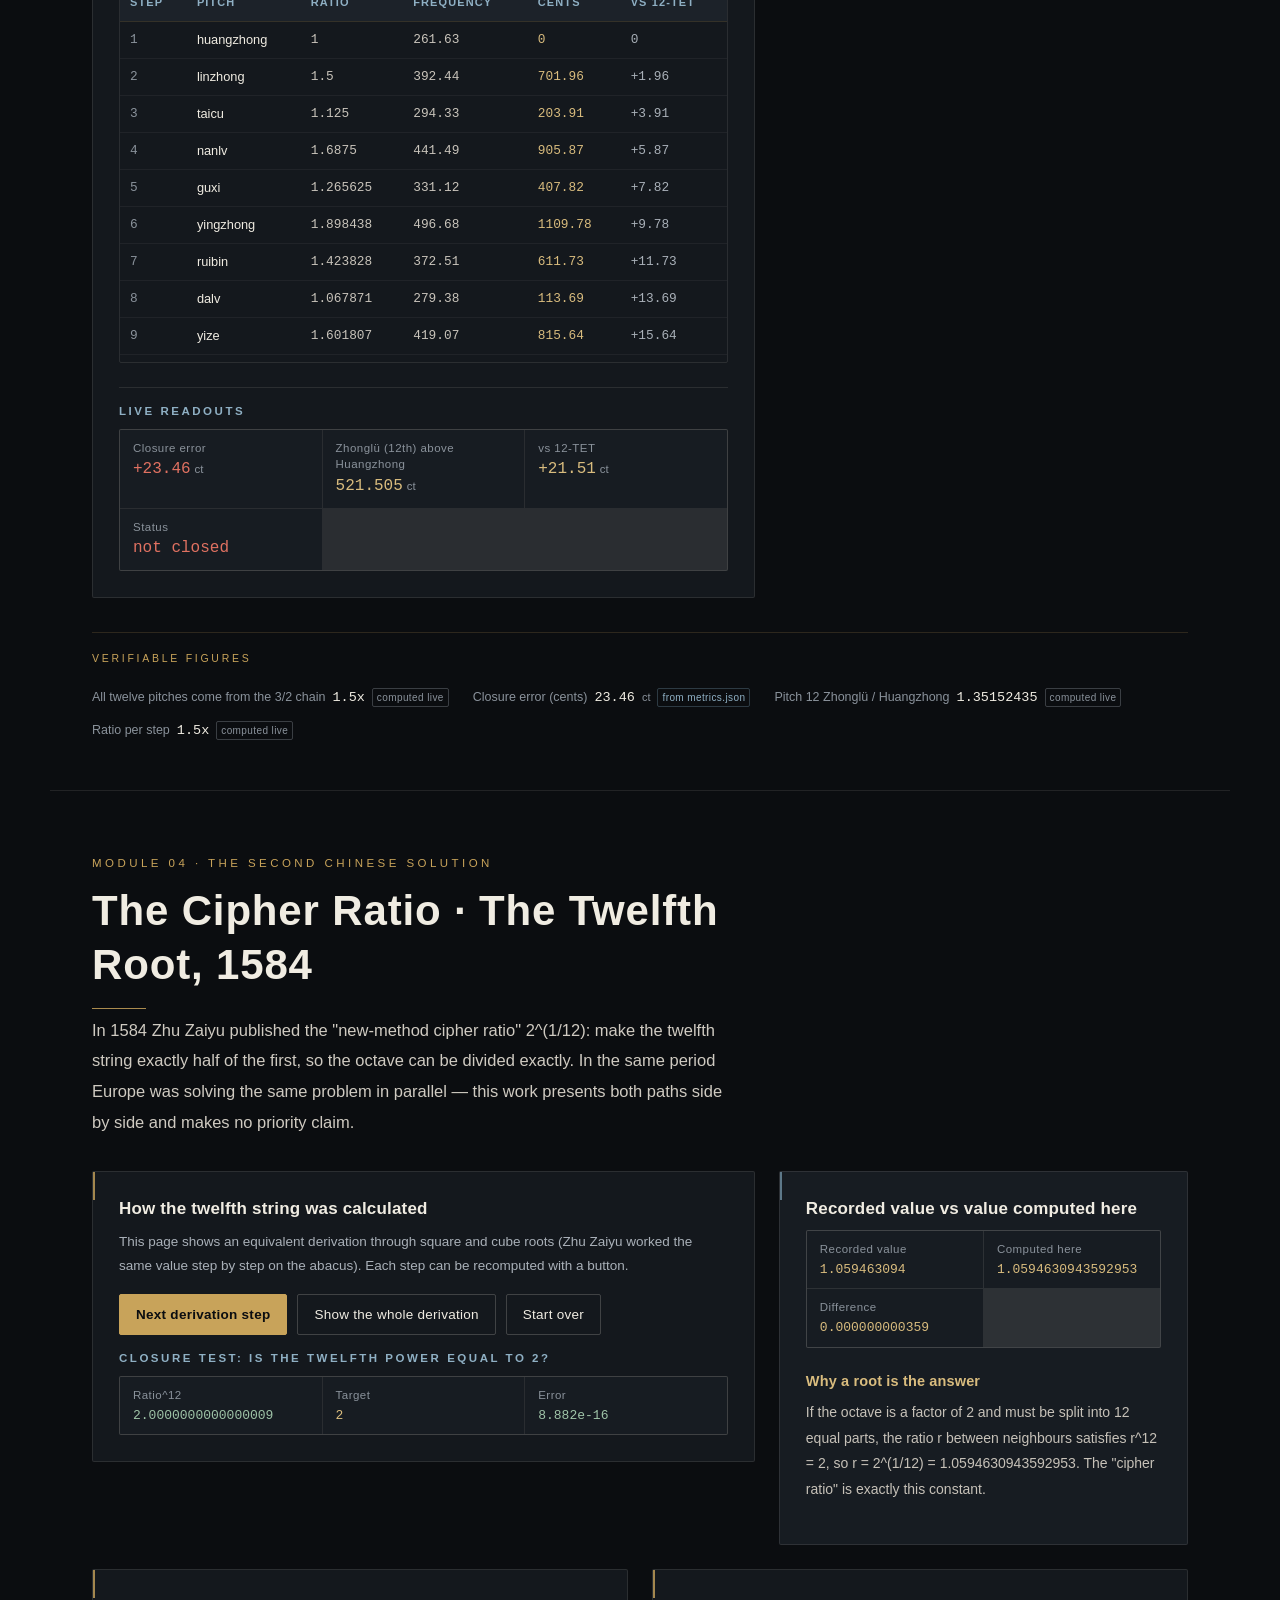
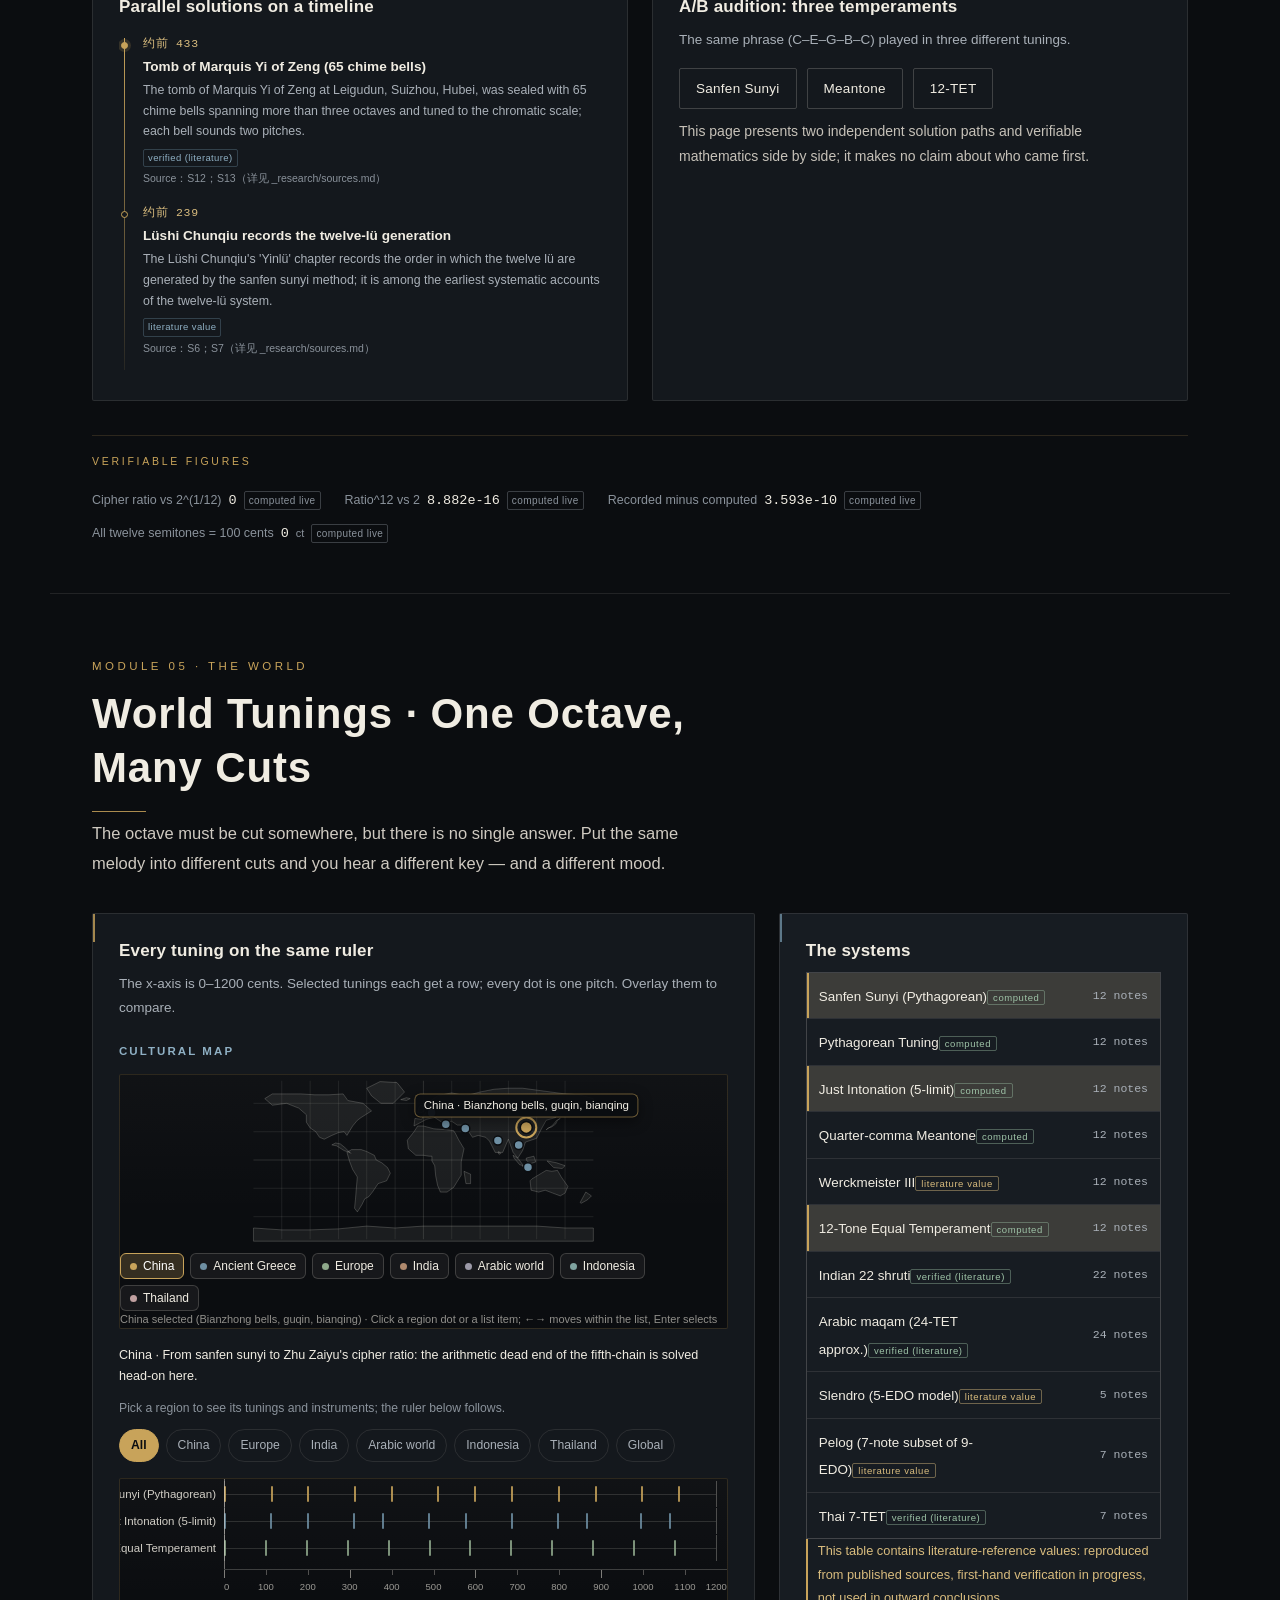
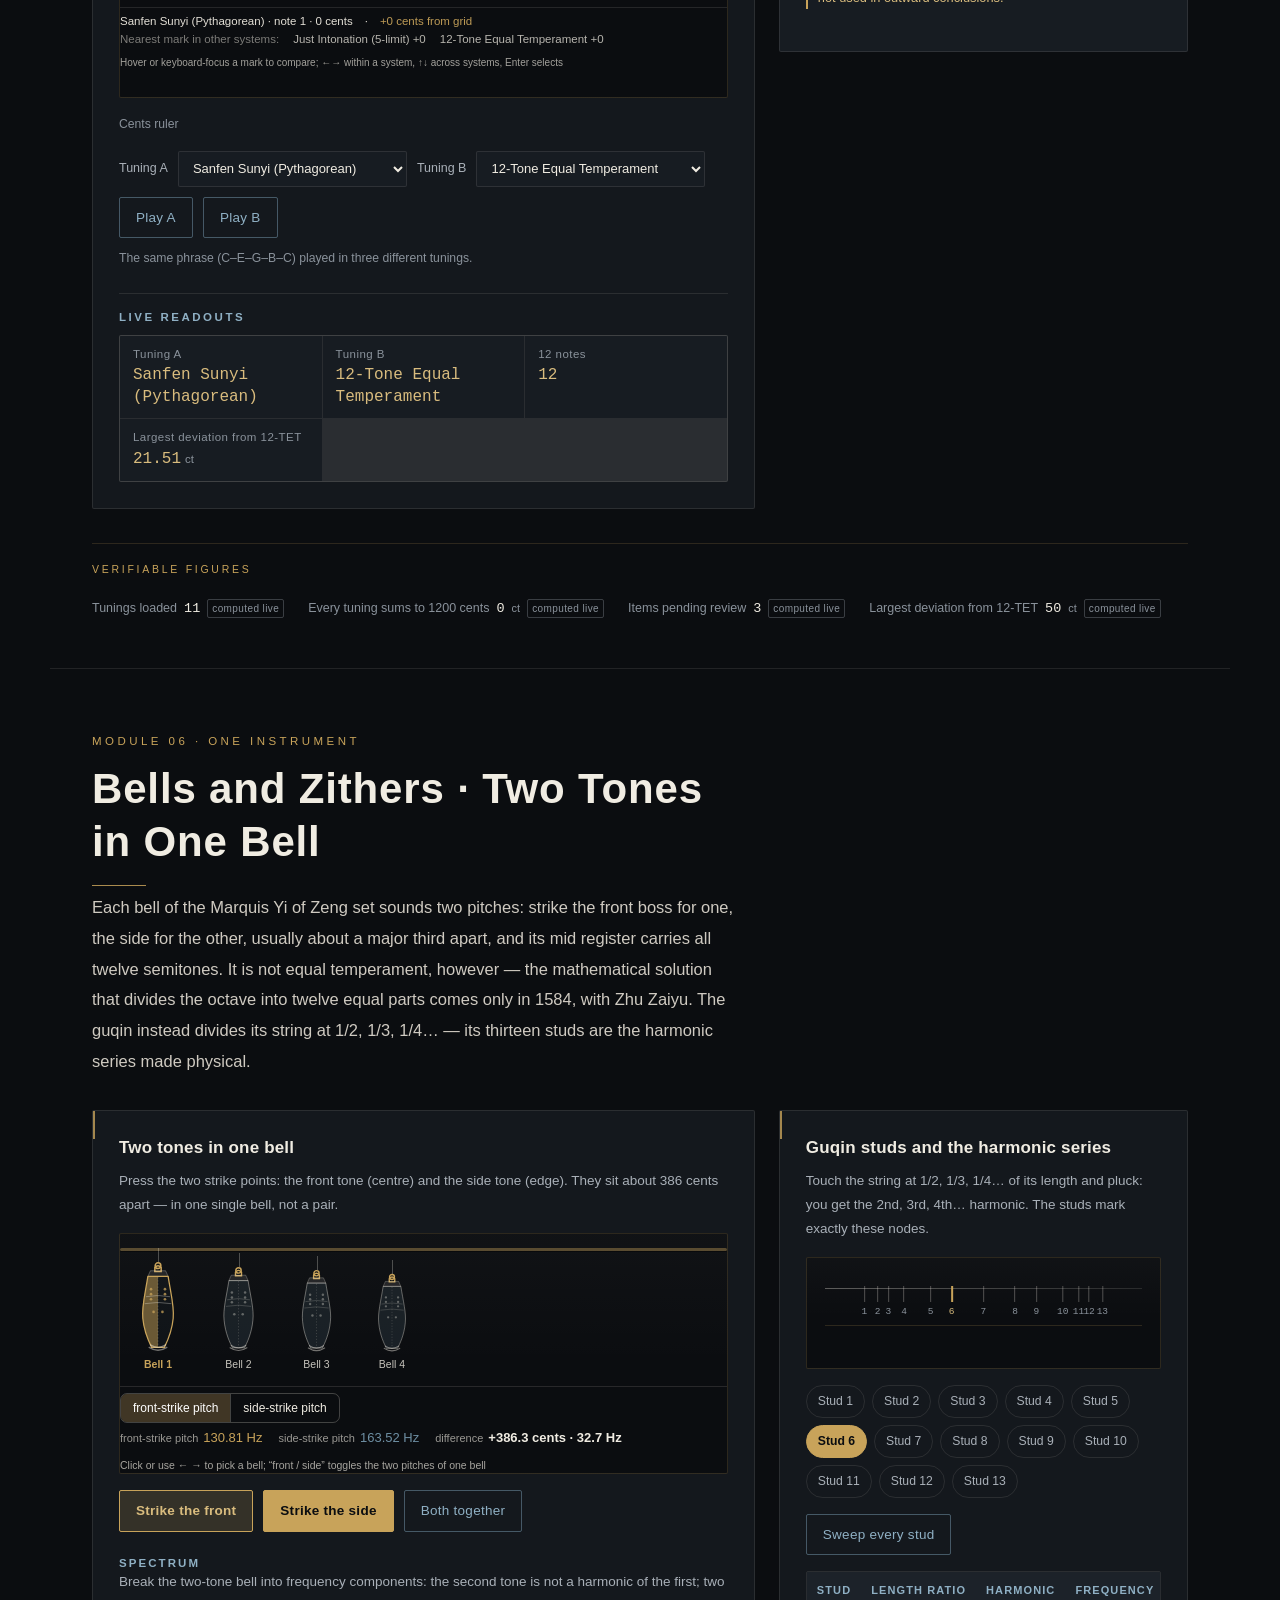
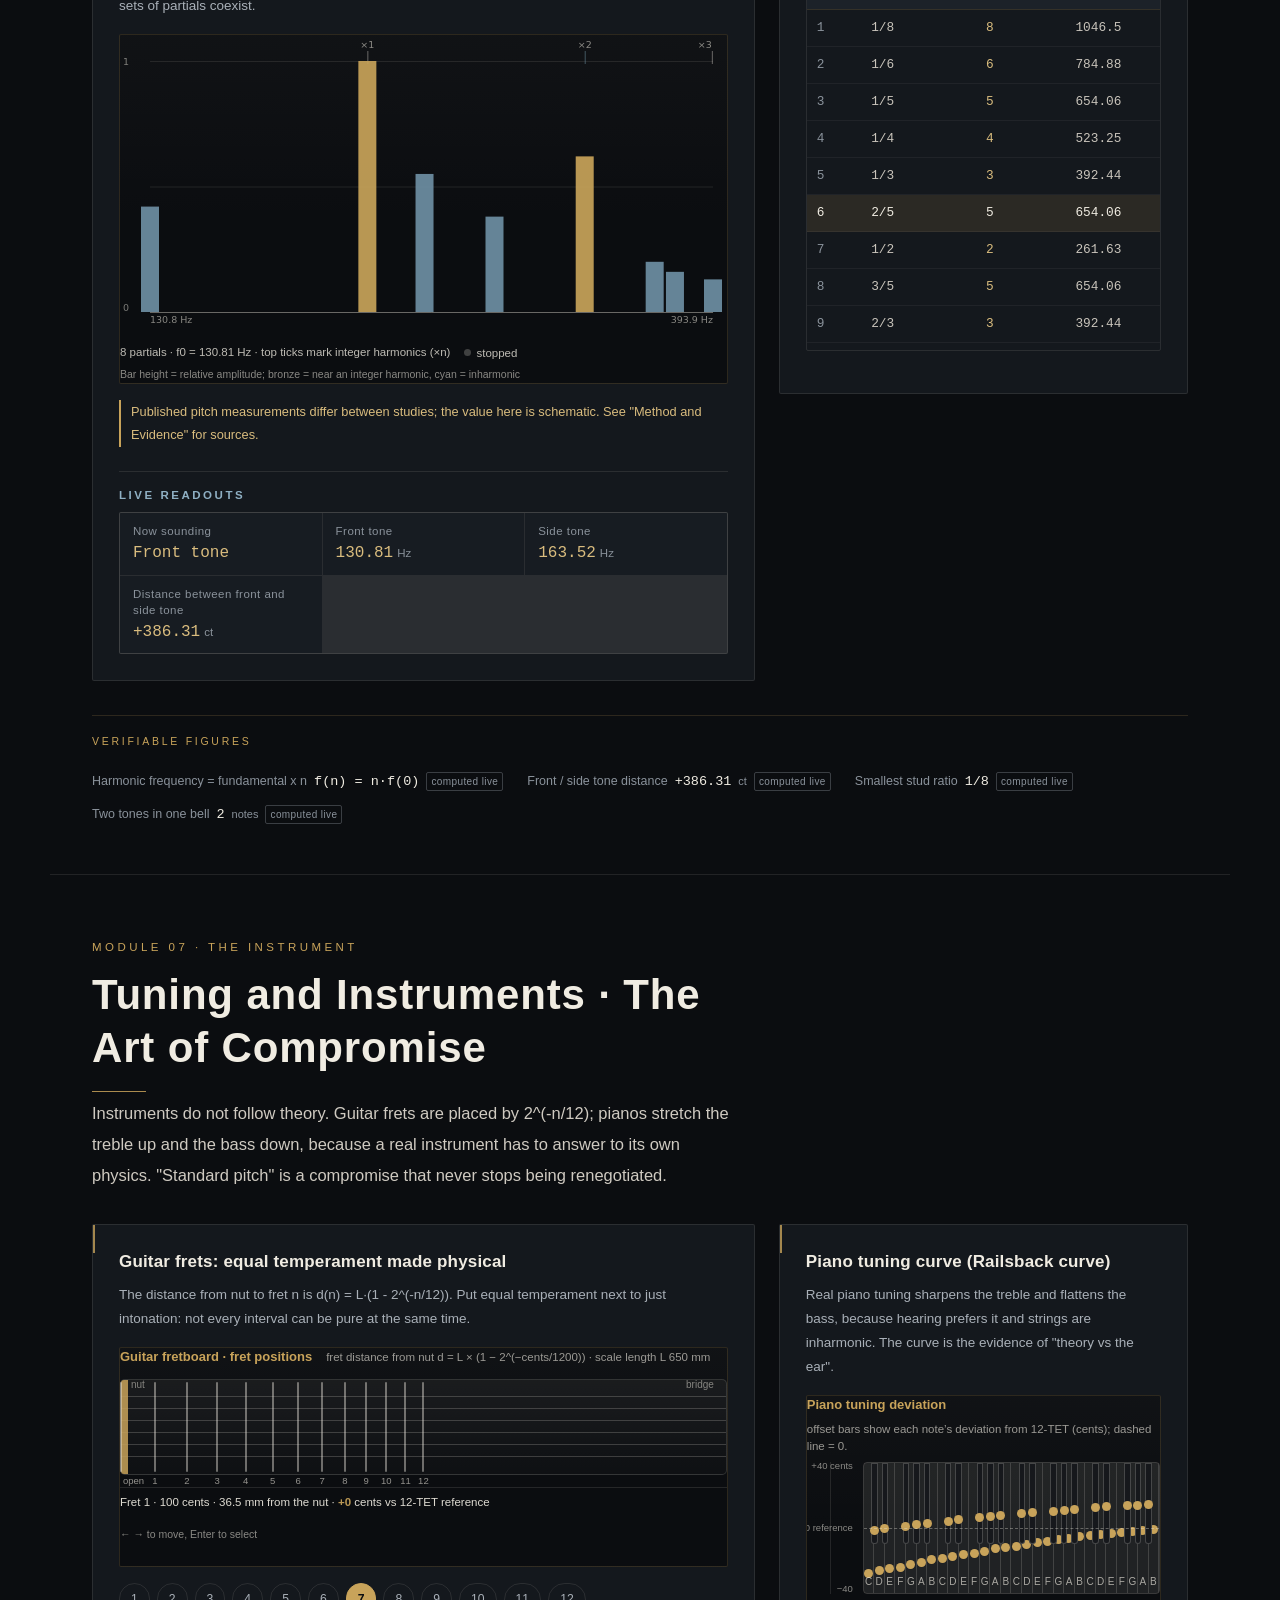
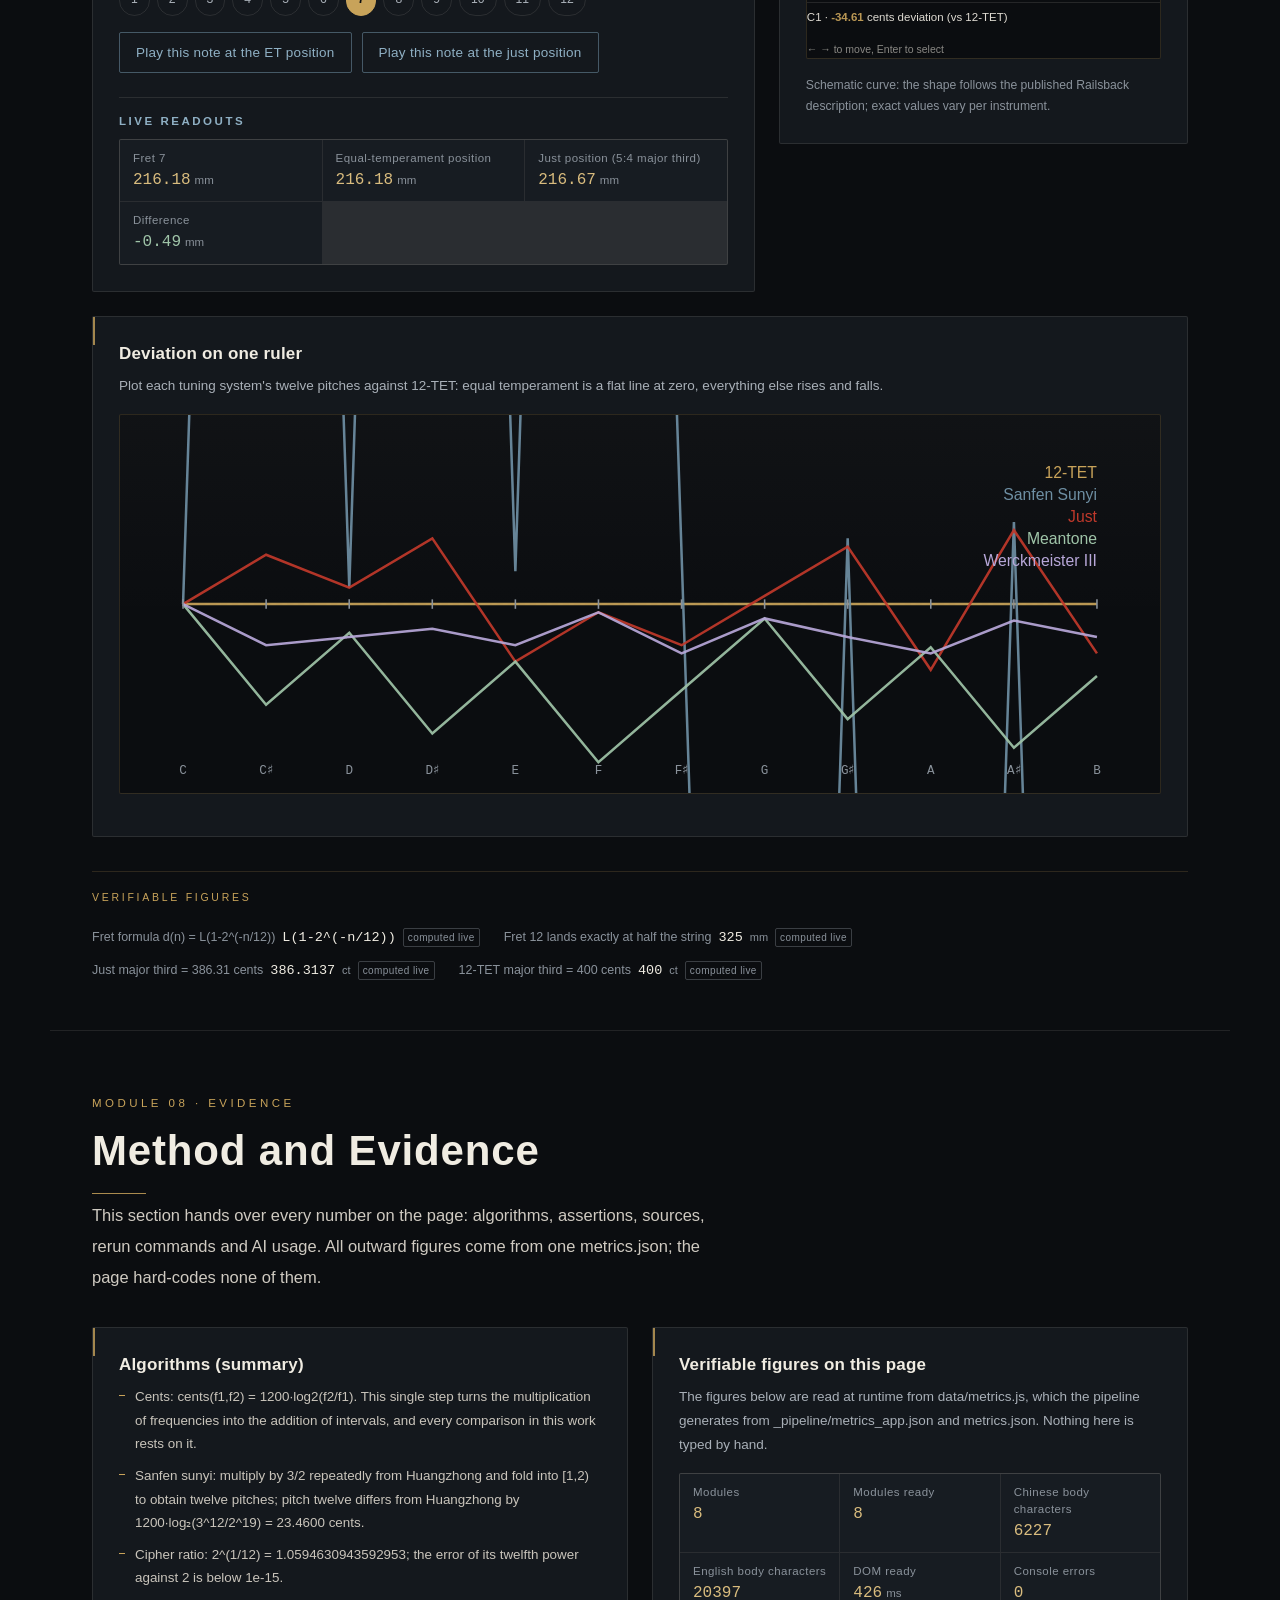
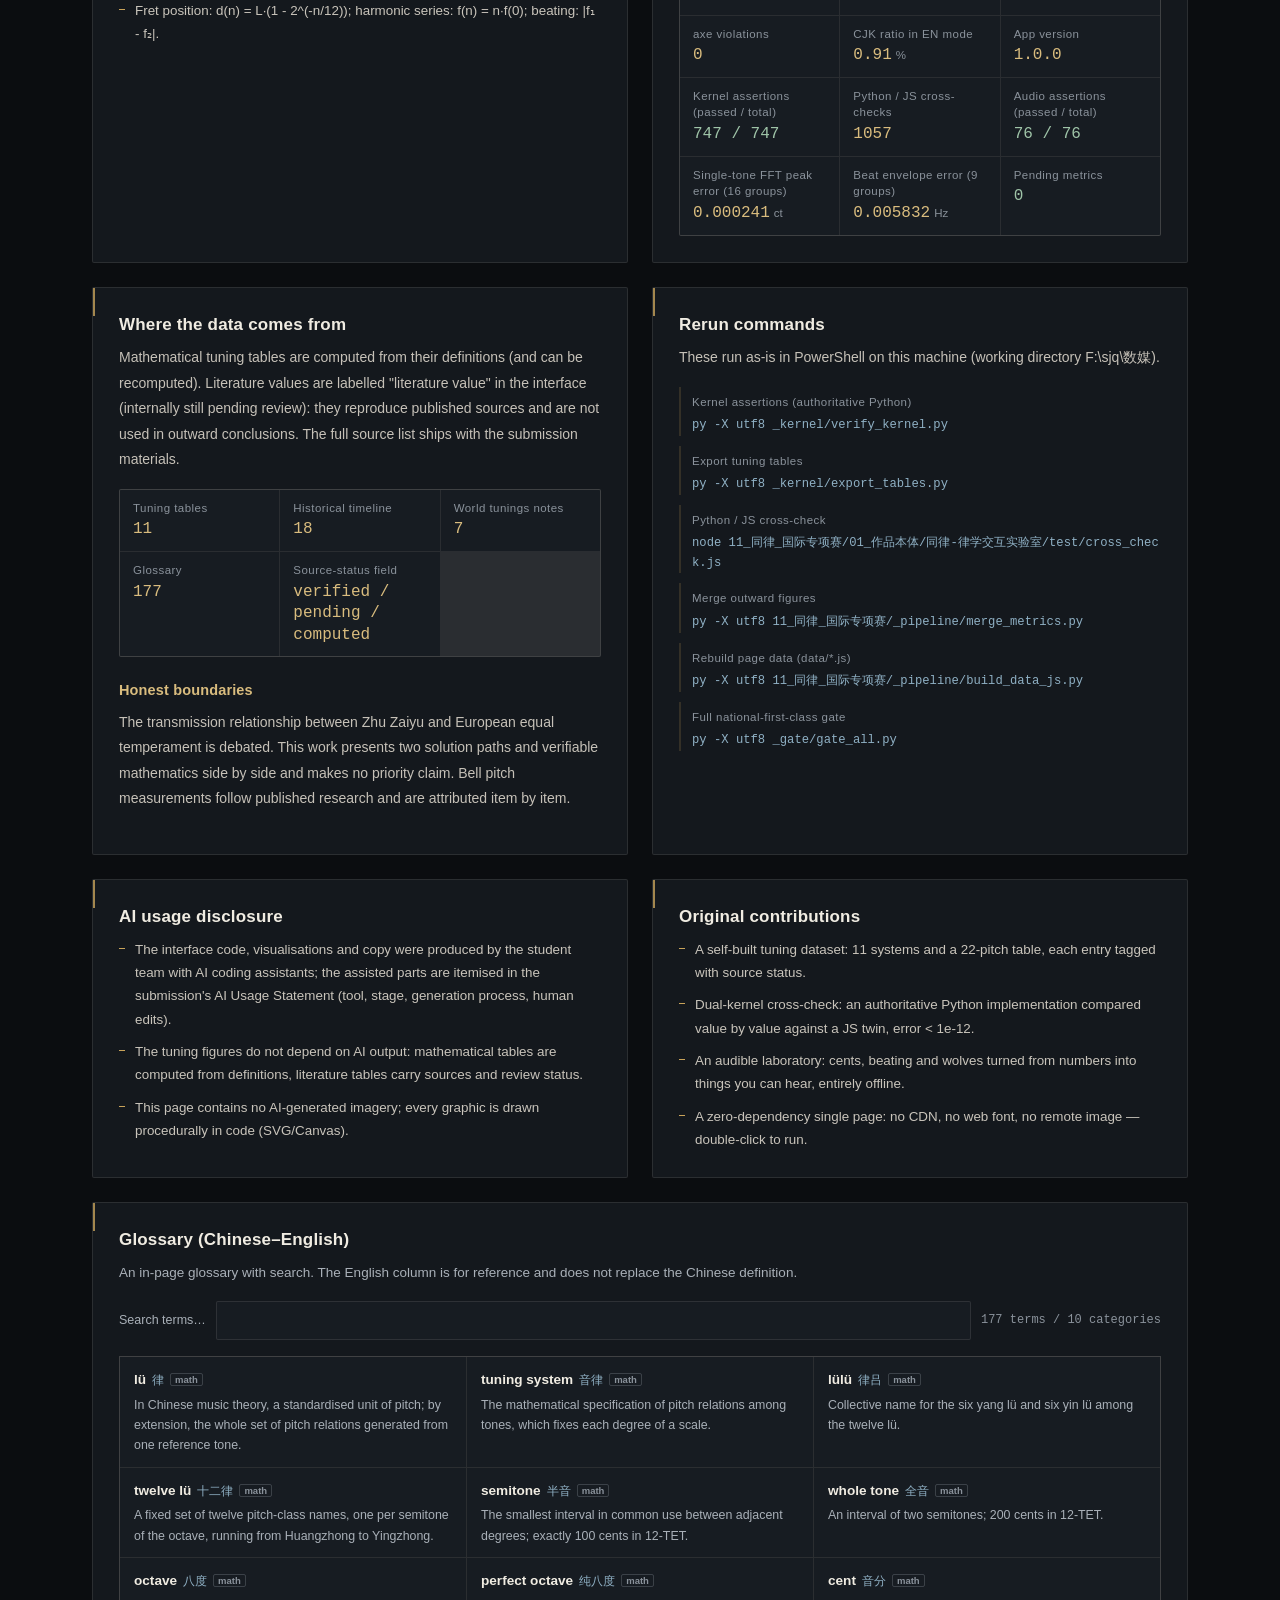
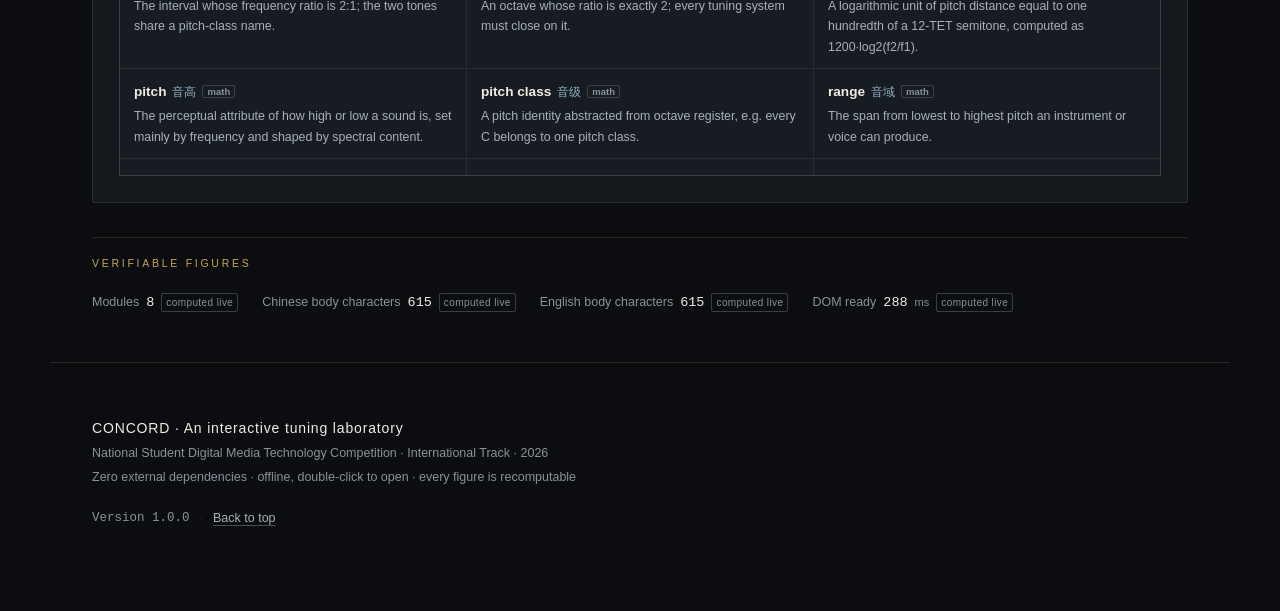
==== commit ef32a004: "publish: concord interactive lab (offline, zero-dependency)" ====
--- a/app/index.html
+++ b/app/index.html
@@ -818,11 +818,14 @@
 .data-table tbody tr:hover td { background: rgba(200, 163, 90, .06); }
 .data-table tbody tr.is-active td { background: rgba(200, 163, 90, .12); color: var(--light); }
 .data-table tbody tr.is-pending td:first-child::after {
-  content: "◌";
-  color: var(--gold-text);
-  font-size: 9px;
+  content: "";
+  display: inline-block;
+  width: 4px;
+  height: 4px;
   margin-left: 5px;
   vertical-align: super;
+  border: 1px solid var(--gold-text);
+  border-radius: 50%;
 }
 .data-table .num-cents { color: var(--gold-text); }
 .data-table .num-dev { color: var(--muted); }
@@ -863,6 +866,9 @@
 .deriv-list .dk { color: var(--light); font-weight: 600; }
 
 .check-box { margin-top: var(--sp-3); }
+
+/* 长数值（如 1.0594630943592953 / 2.0000000000000009）不换行，缩字号适配单元格 */
+#m4-lit dd, #m4-power dd { white-space: nowrap; font-size: 13px; letter-spacing: 0; }
 
 /* ---------------------------------------------------------------- M4 时间线 */
 .timeline {
@@ -1142,6 +1148,9 @@
 }
 .mod.is-seen .mod-head { animation: fadeUp var(--t-slow) ease-out both; }
 
+/* EN 模式下模块标题已是英文，避免英文副题重复 */
+html[data-lang="en"] .mod-title-en { display: none; }
+
 /* ---------------------------------------------------------------- 响应式 */
 @media (max-width: 1024px) {
   .mod-body { grid-template-columns: minmax(0, 1fr); }
@@ -1233,7 +1242,6 @@
 
   <div class="topbar-tools">
     <button type="button" class="tool-btn" id="soundToggle" aria-pressed="false" data-i18n-aria="a11y.playGroup">
-      <span class="tool-ico" aria-hidden="true">◍</span>
       <span class="tool-label" data-i18n="ui.stopAllShort">静音</span>
     </button>
     <div class="lang-switch" role="group" aria-label="Language" data-i18n-aria="a11y.langGroup">
@@ -1263,7 +1271,7 @@
       <p class="cover-intro" data-i18n="meta.intro">一个八度必须切成 12 个半音。用简单分数一路叠下去，数学上永远回不到起点——差 23.46 音分。</p>
       <div class="cover-gap" role="img" aria-label="23.46 cents gap">
         <span class="cover-gap-num">23.46</span>
-        <span class="cover-gap-unit" data-i18n="ui.centsShort">¢</span>
+        <span class="cover-gap-unit" data-i18n="ui.centsShort">音分</span>
       </div>
       <p class="cover-hint" data-i18n="meta.introHint">建议顺序：先听见那不闭合的 23.46 音分，再看两个文明怎样各自解开它。</p>
       <div class="cover-cta">
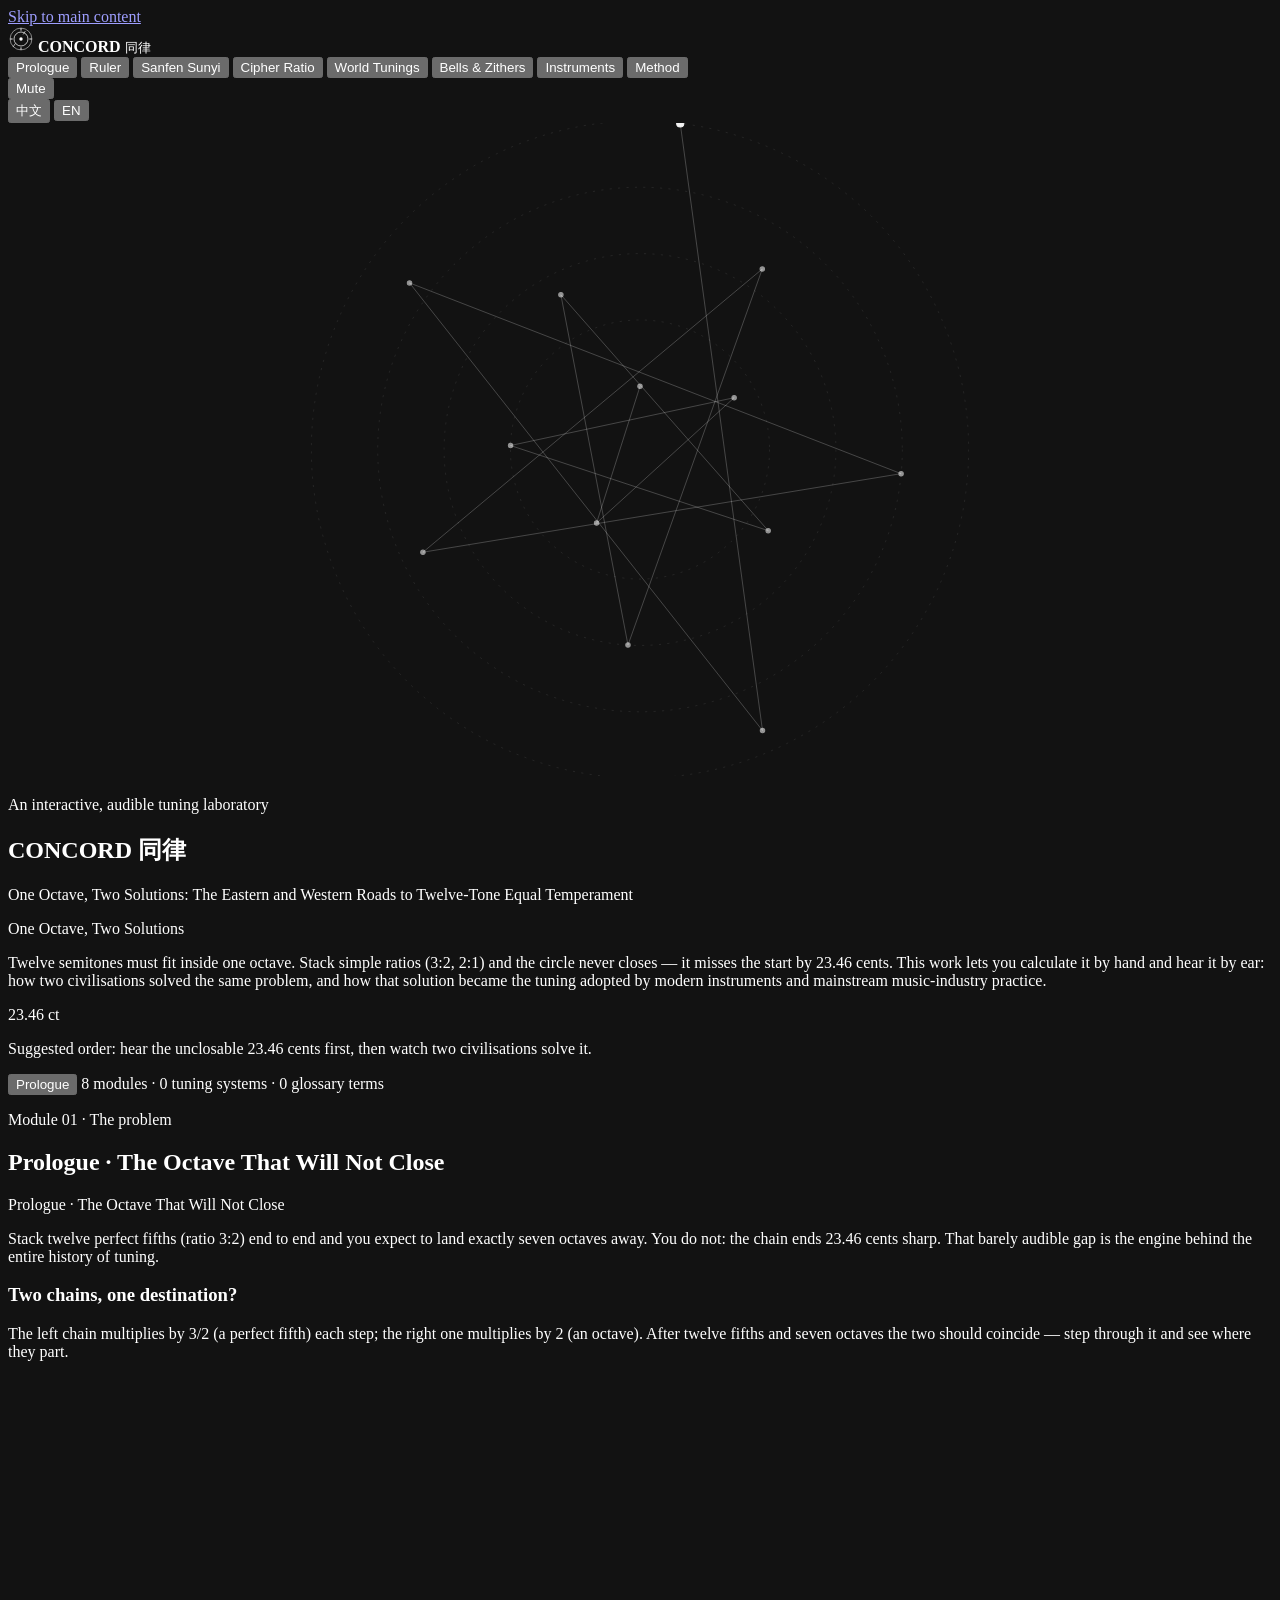
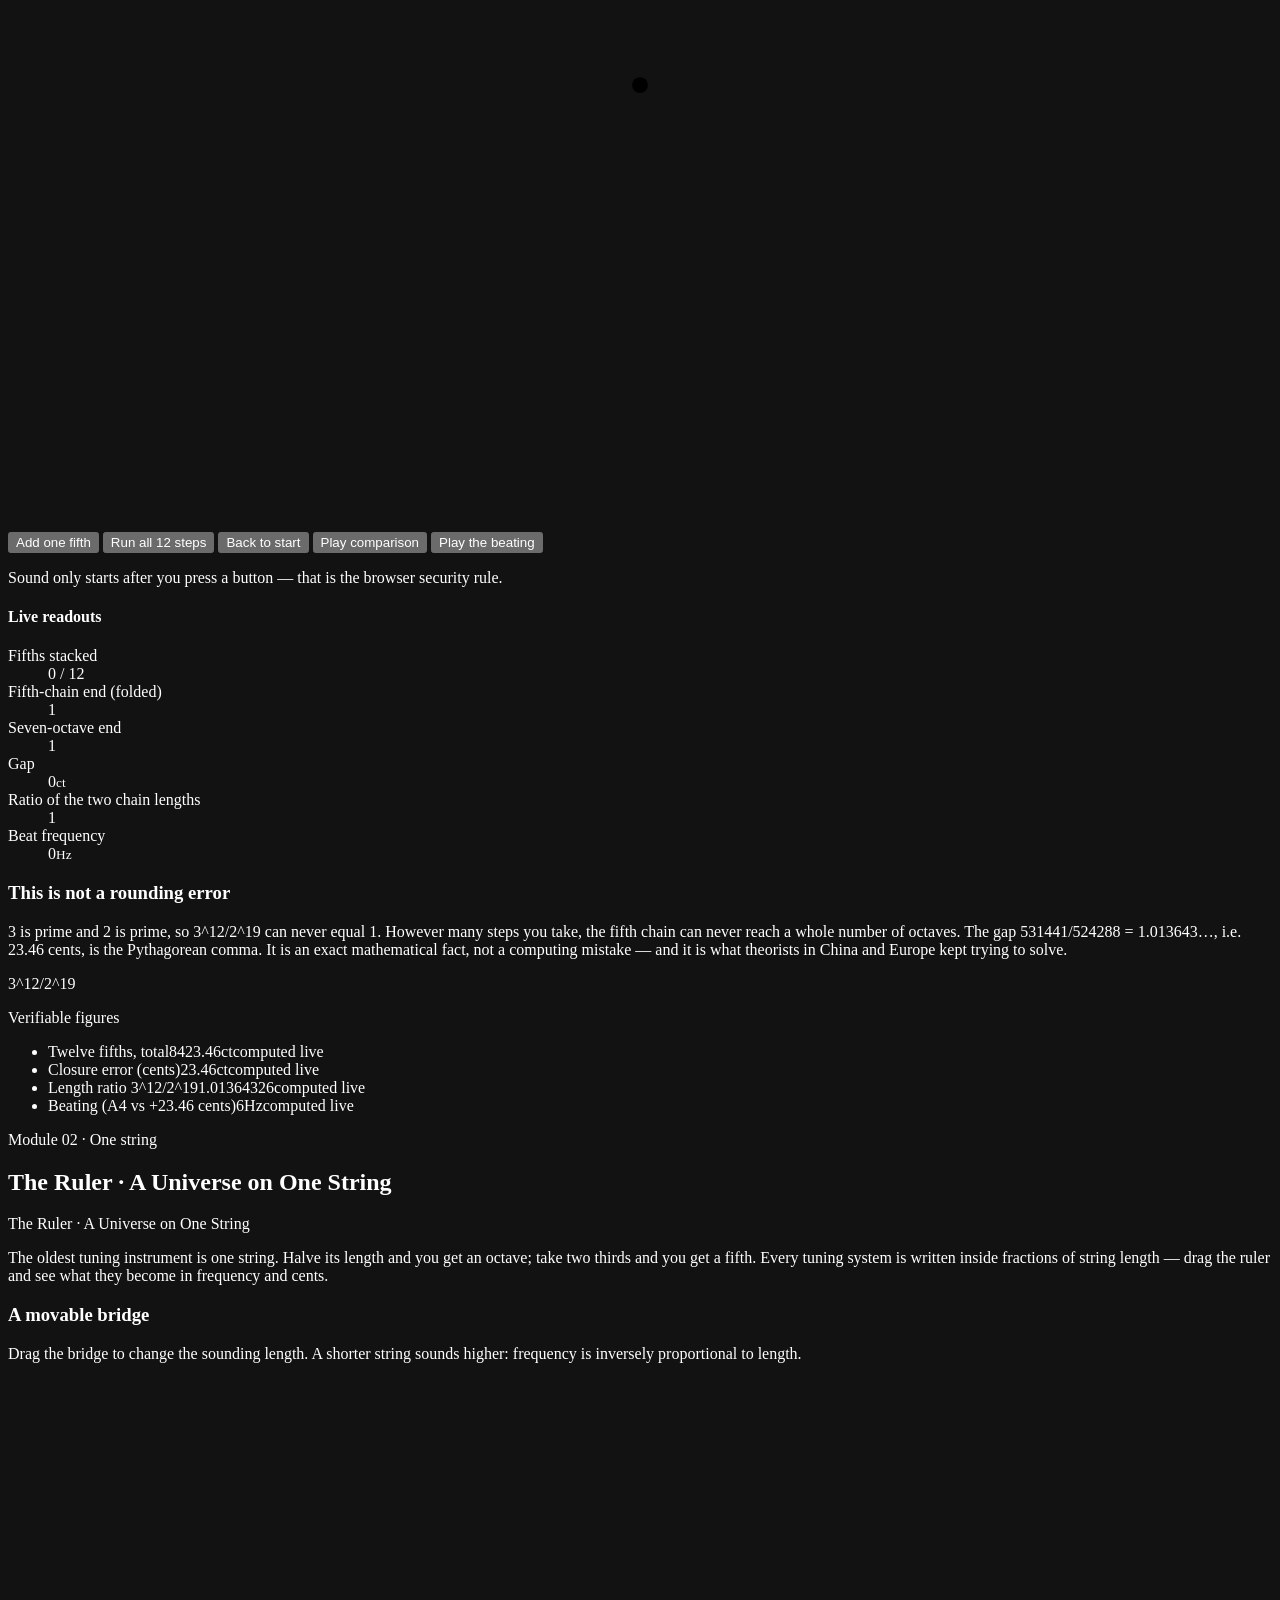
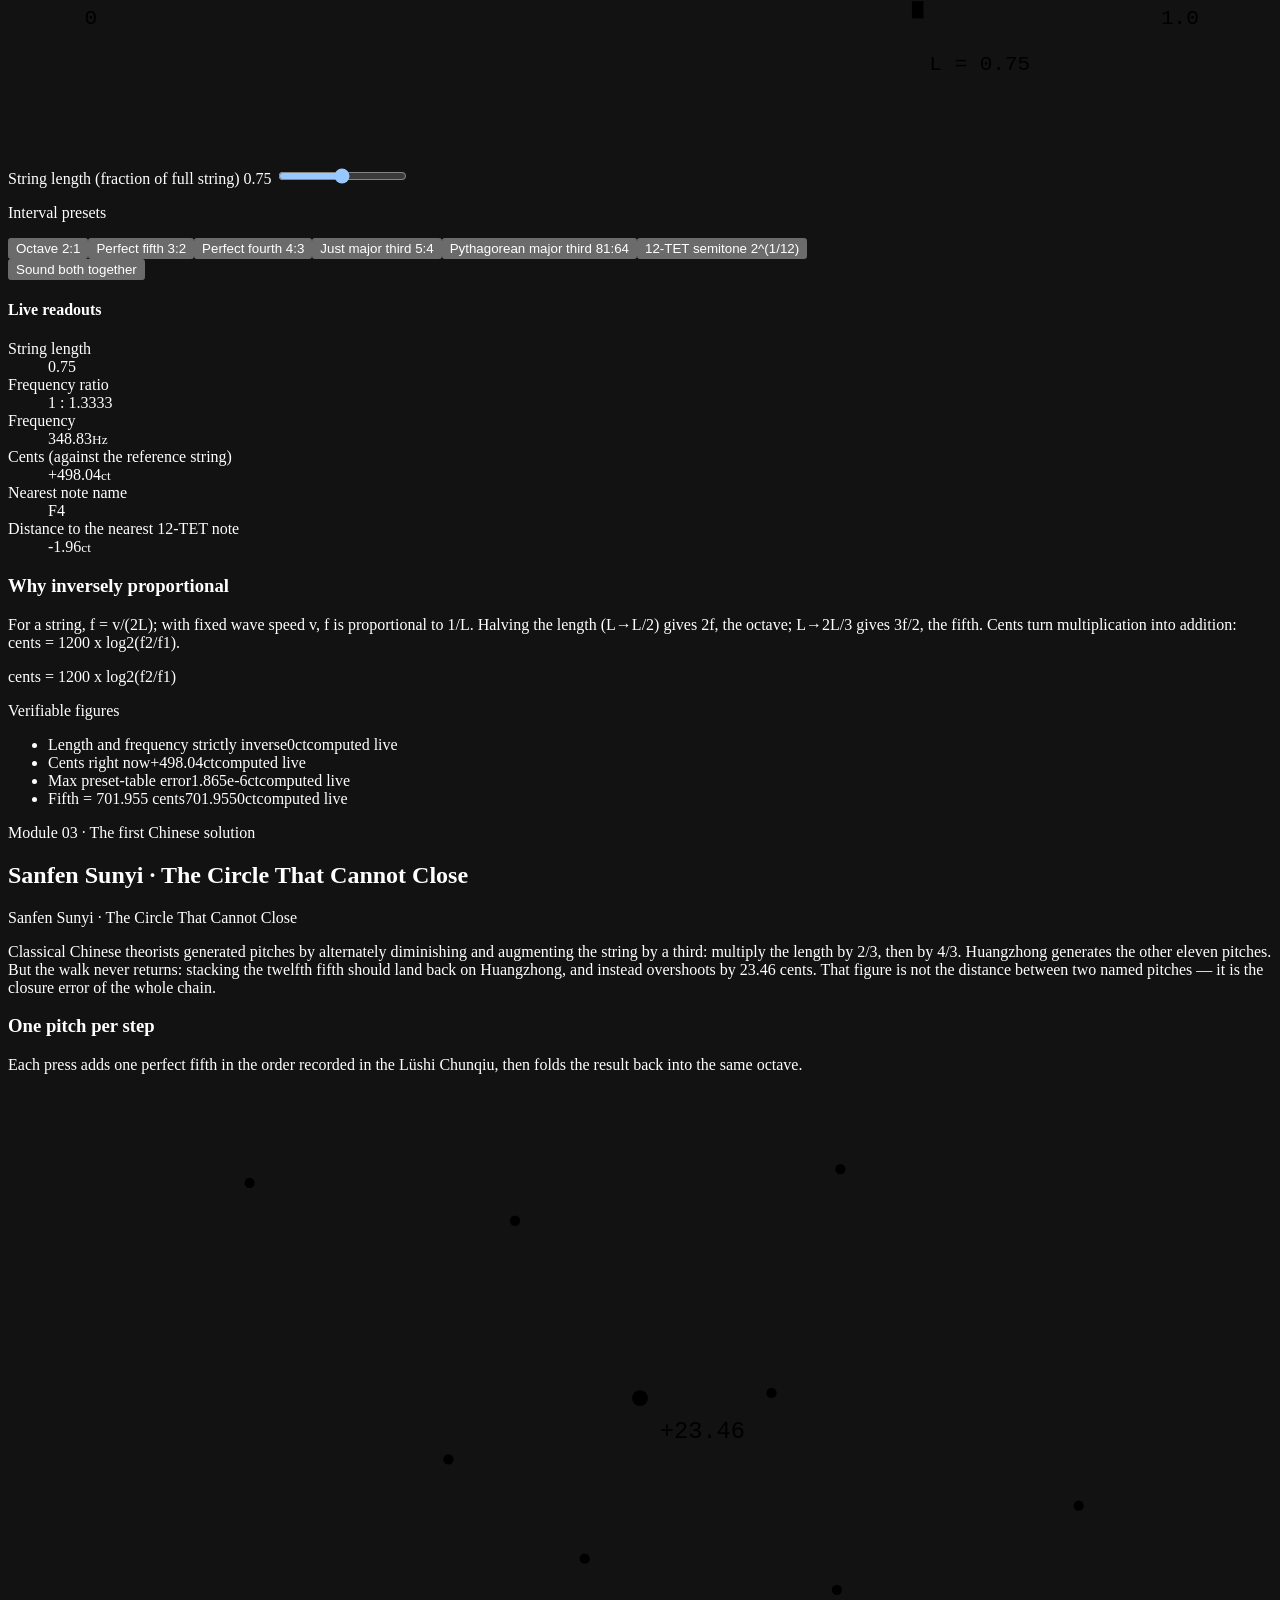
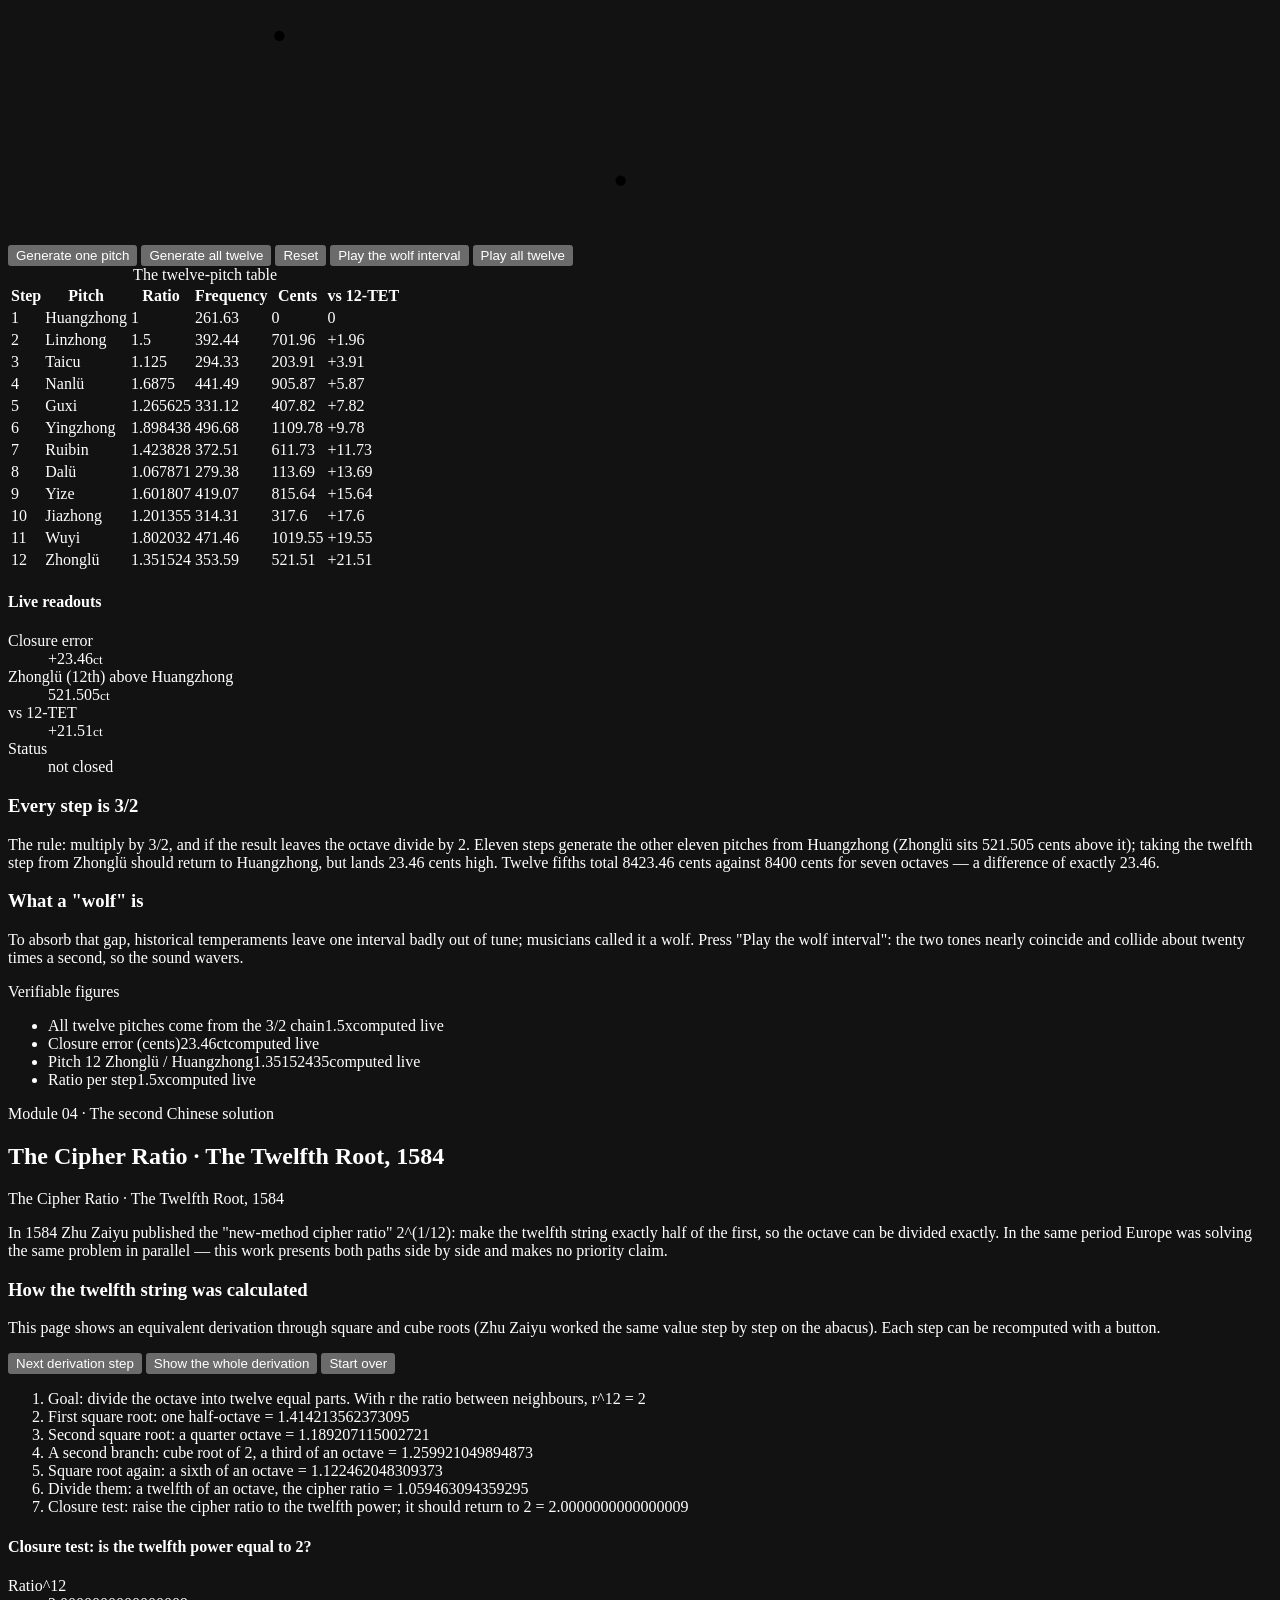
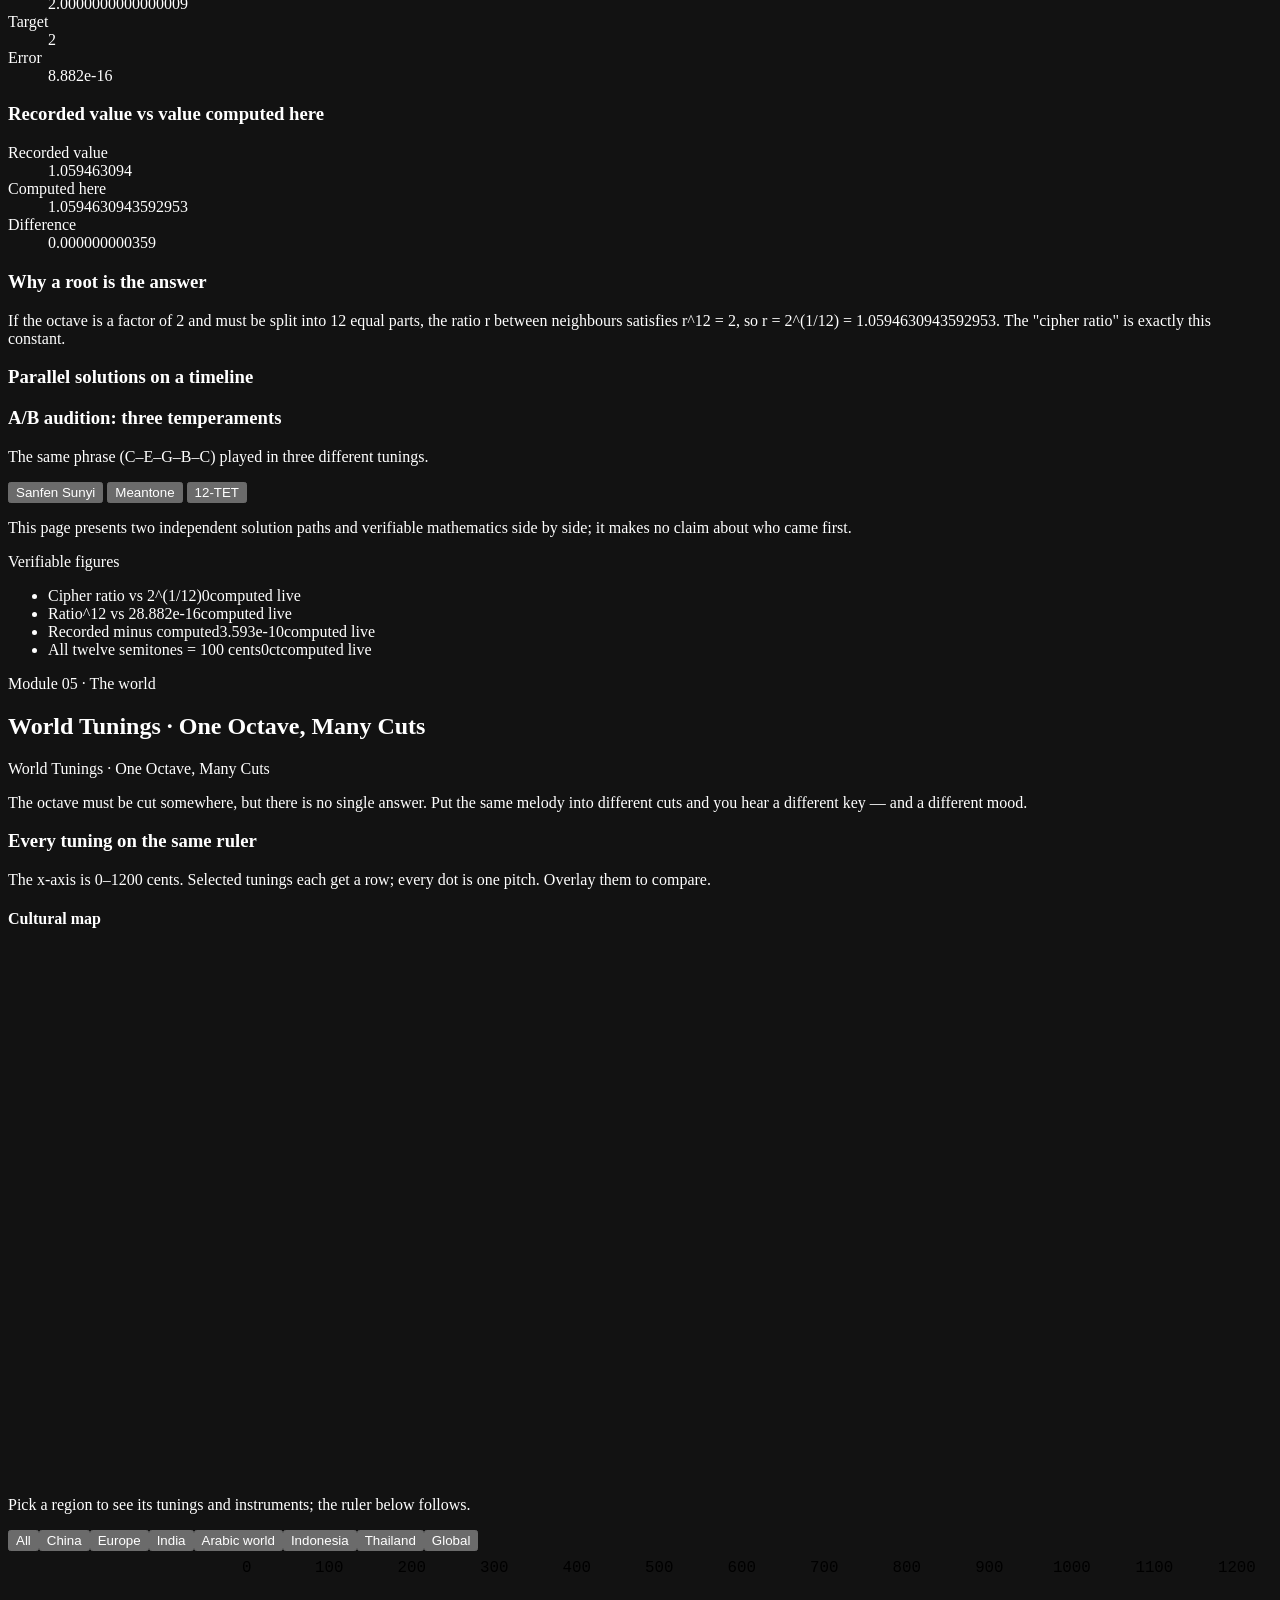
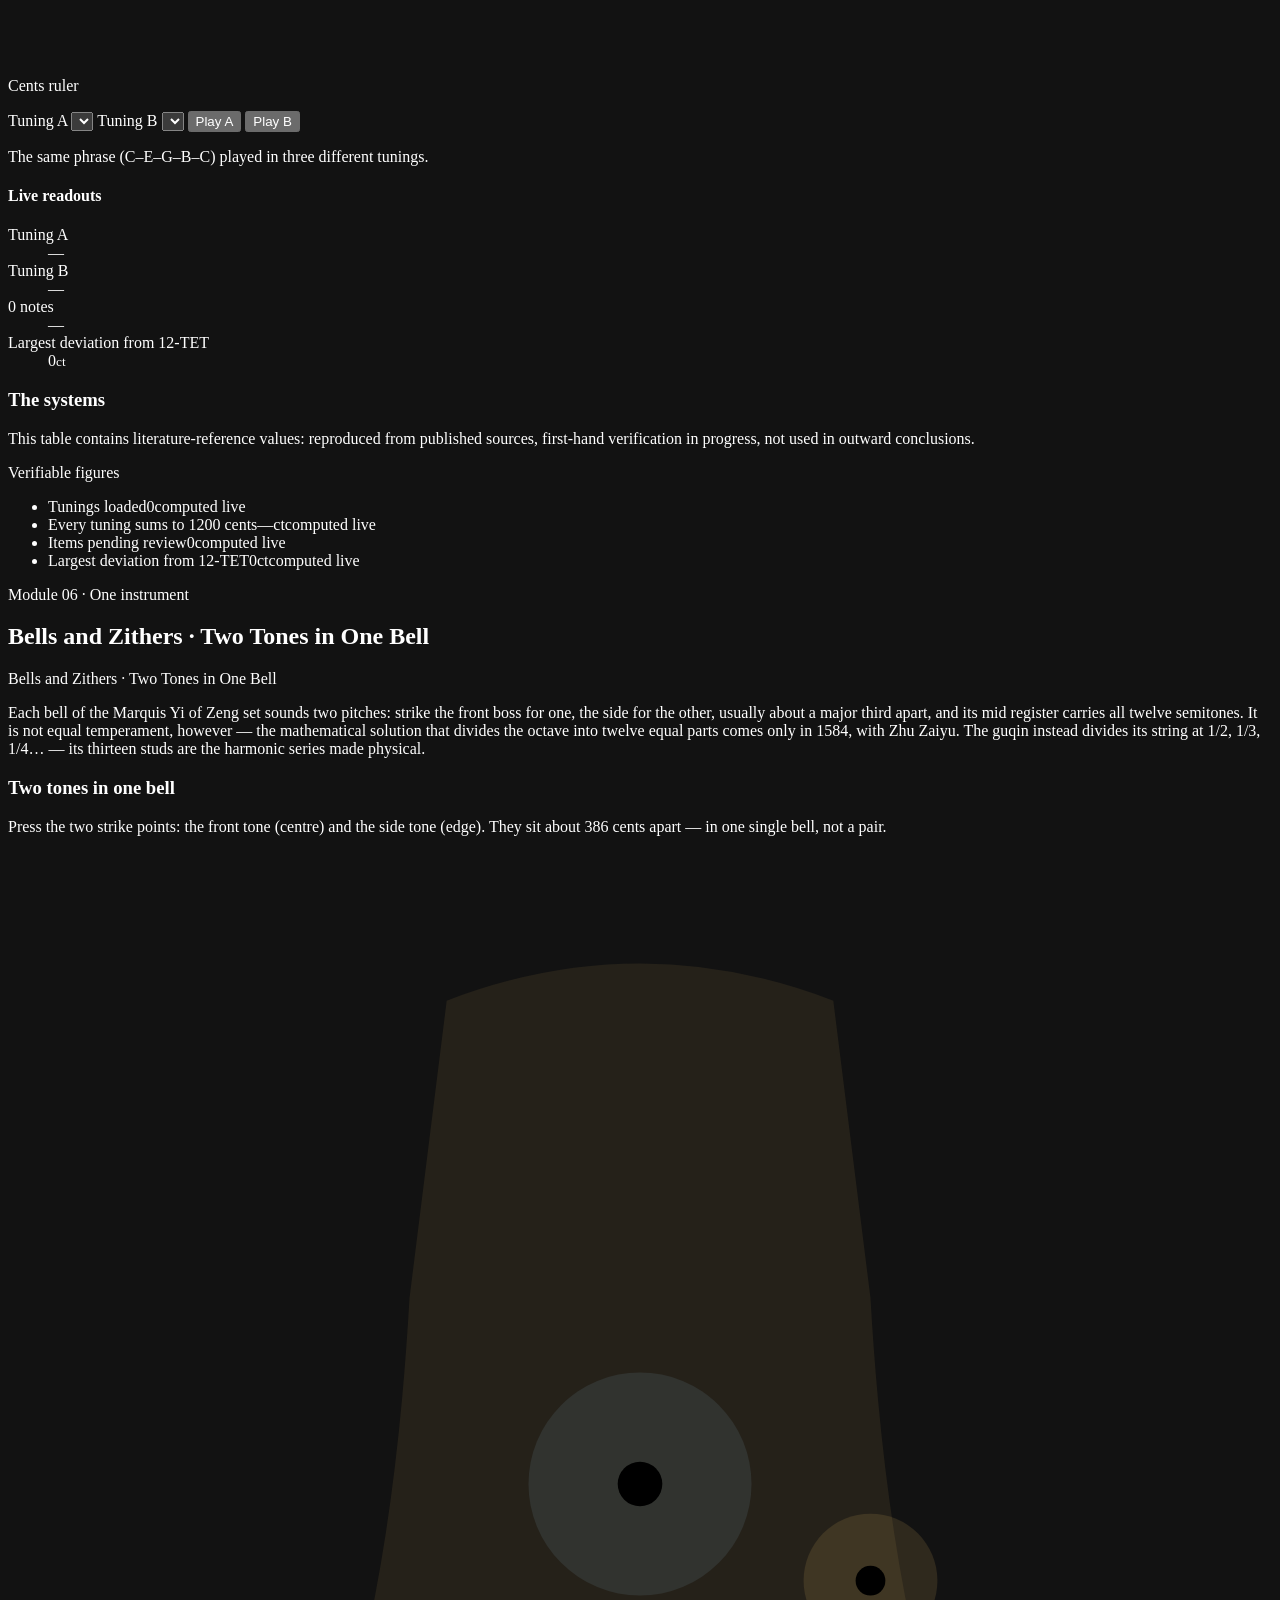
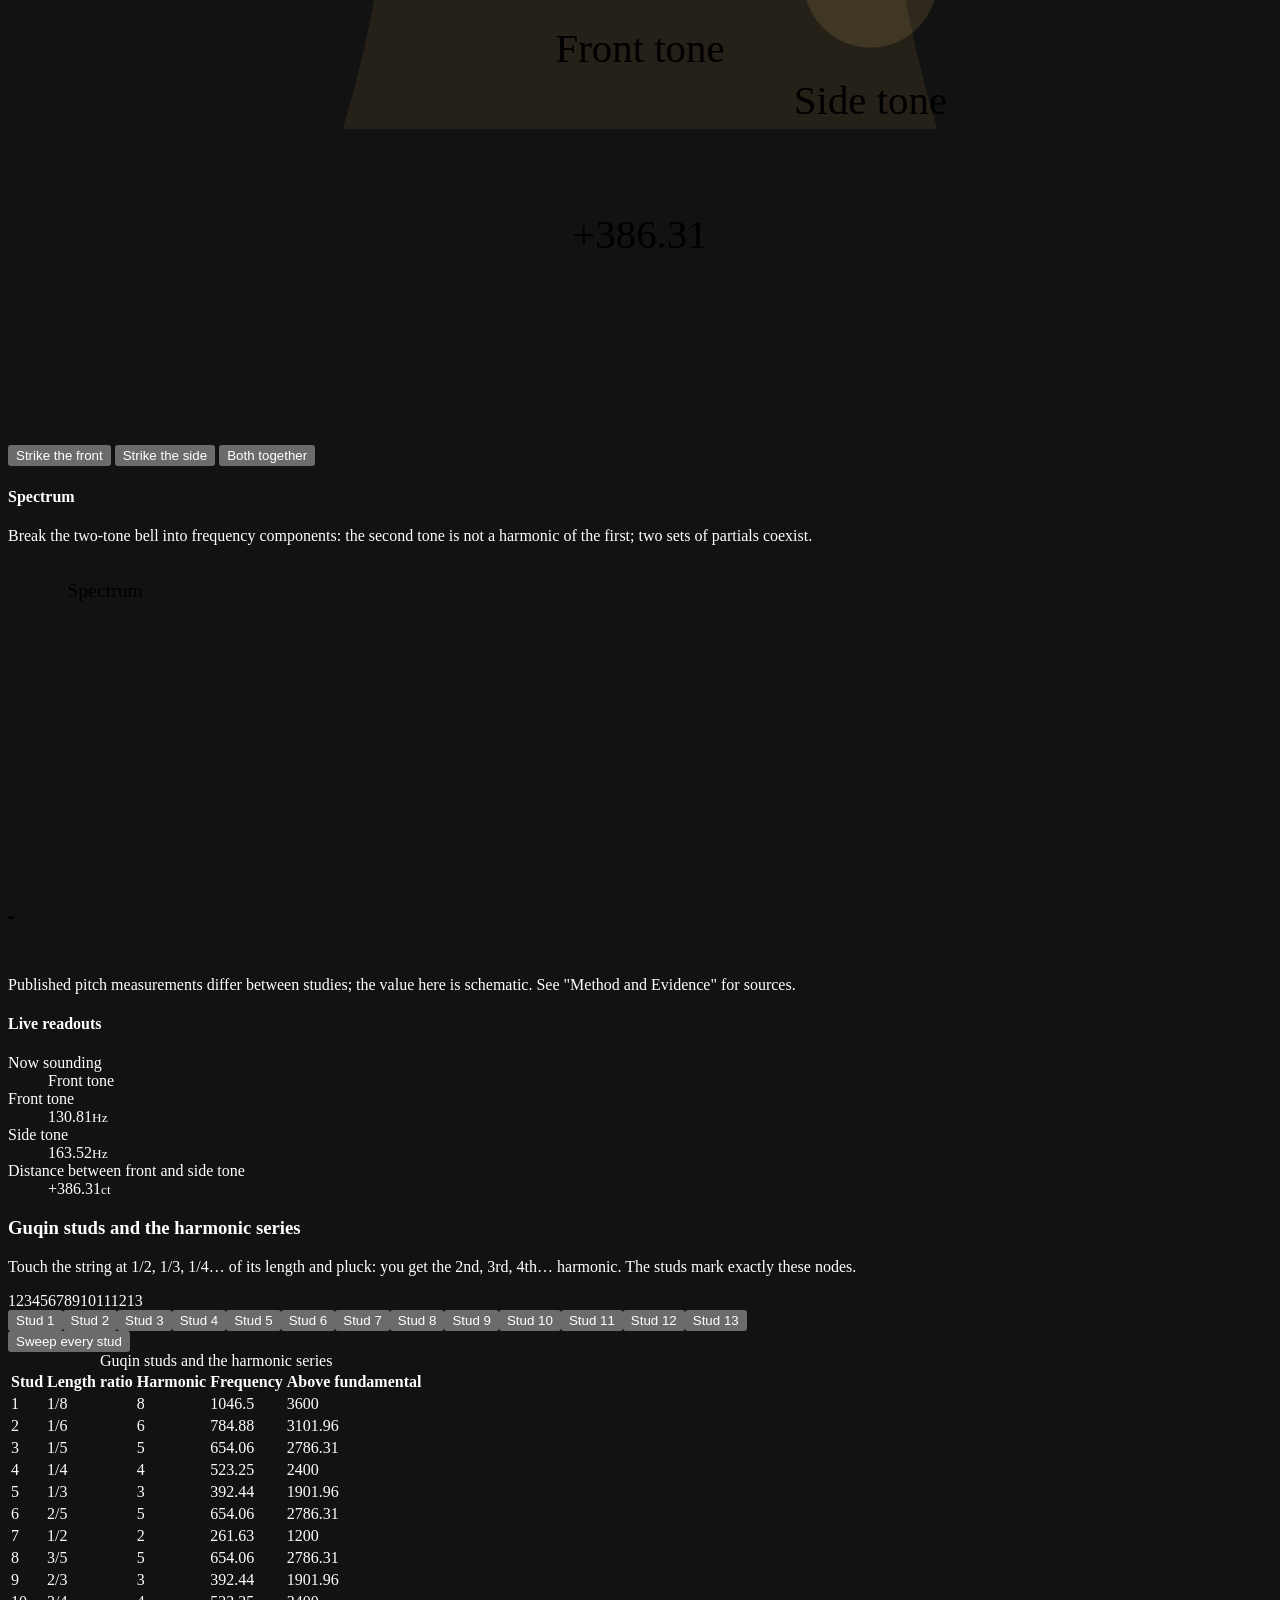
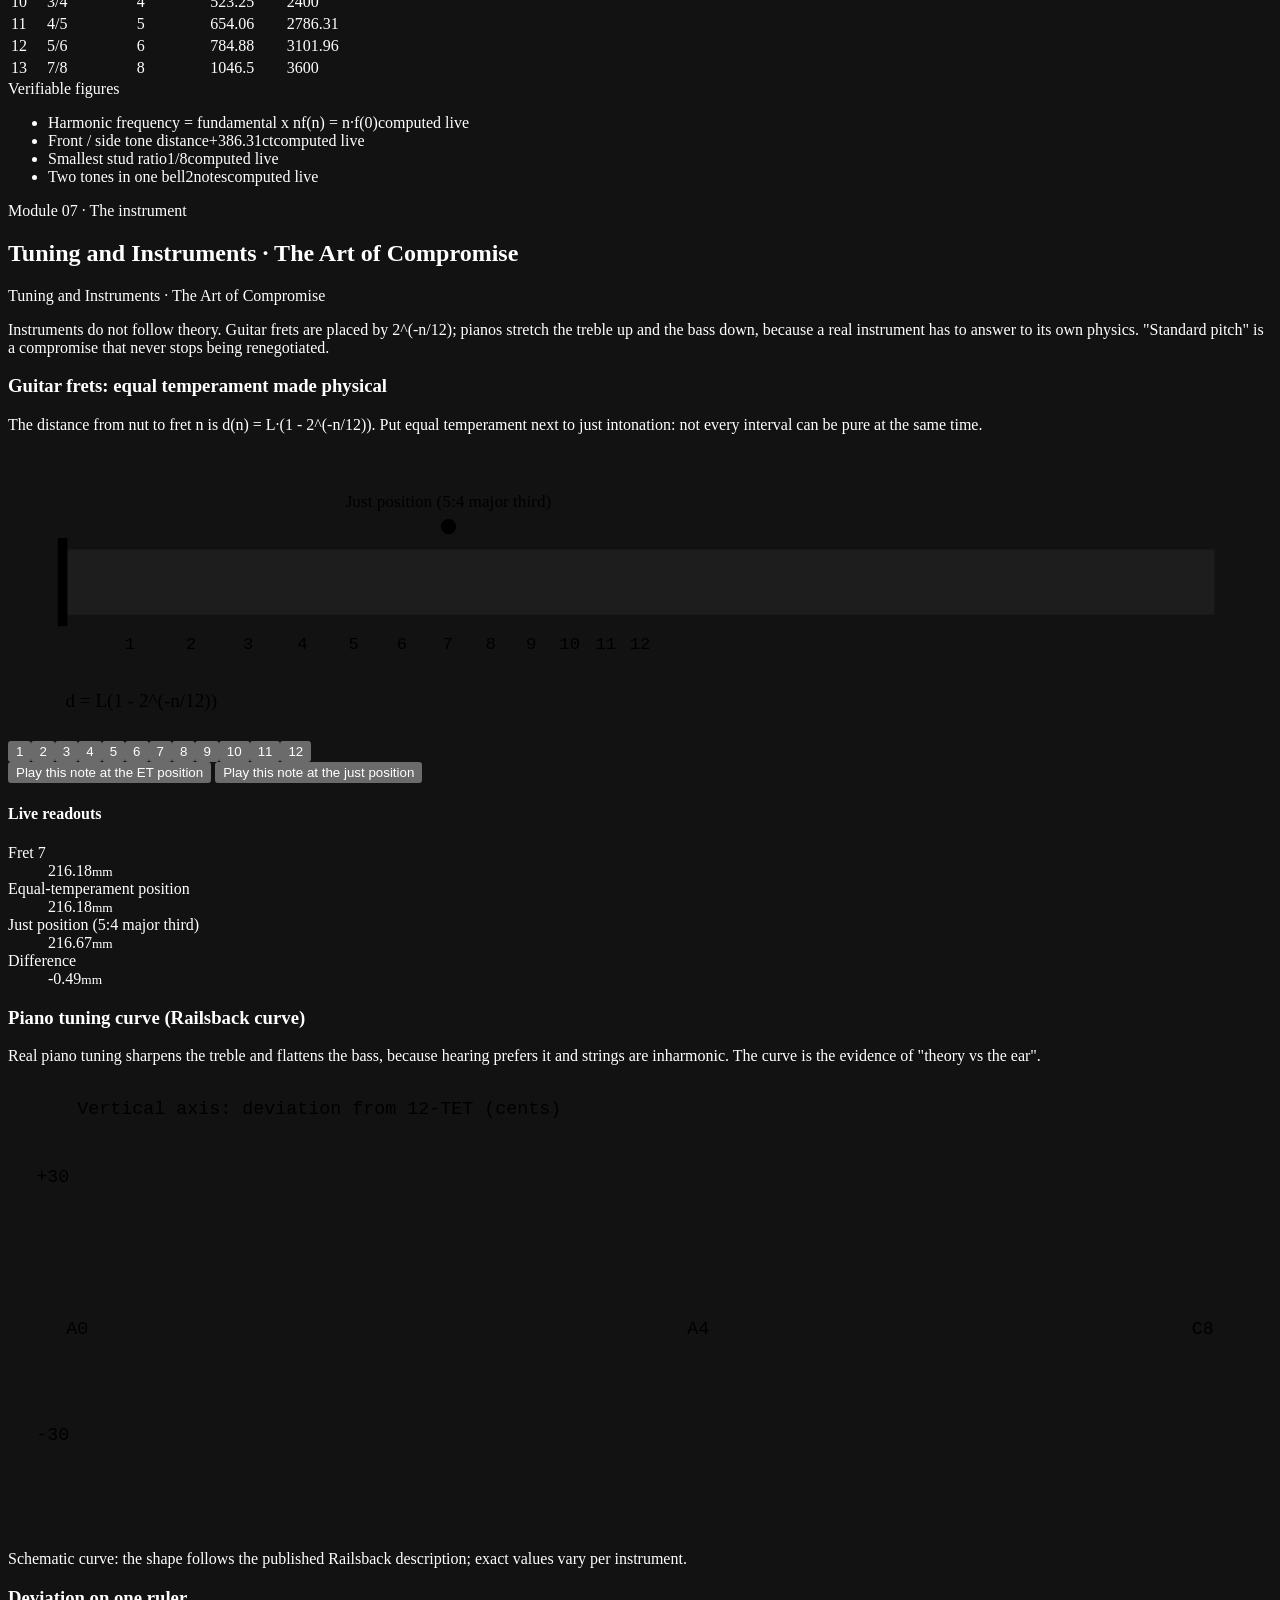
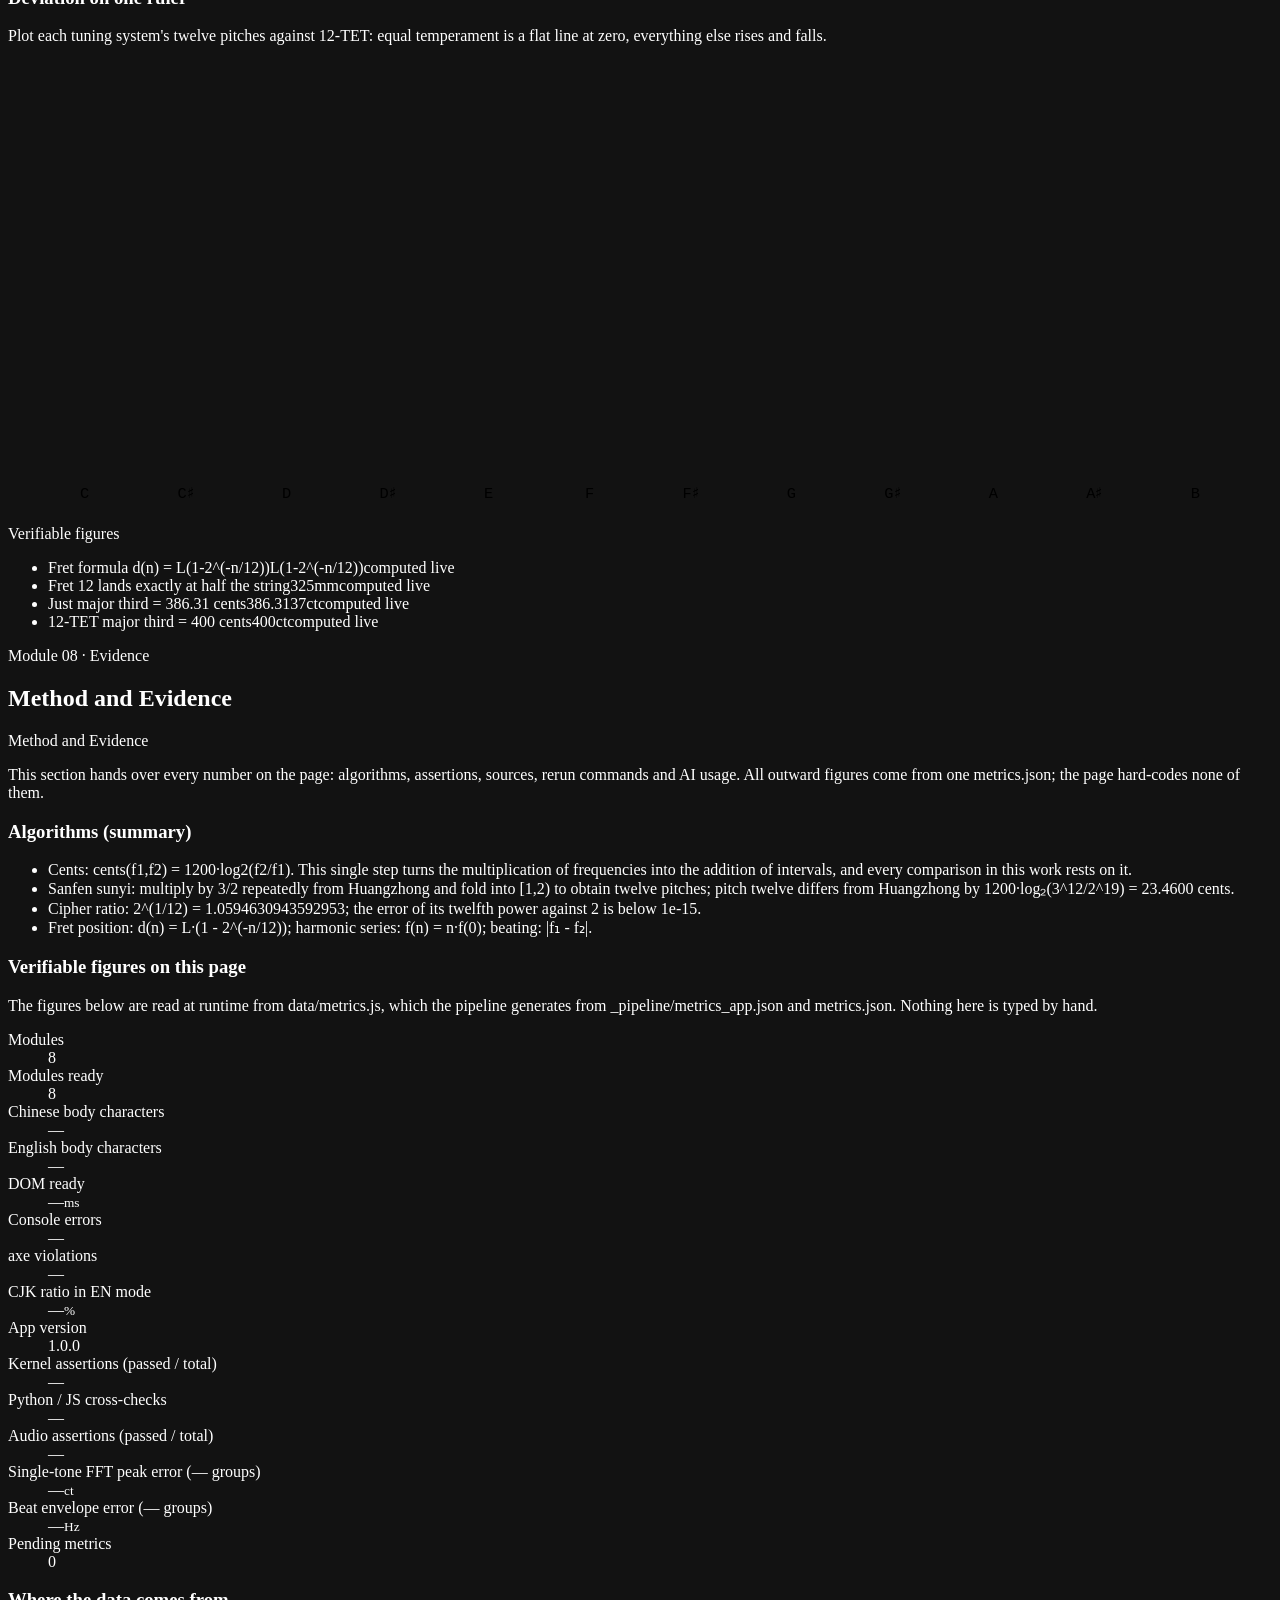
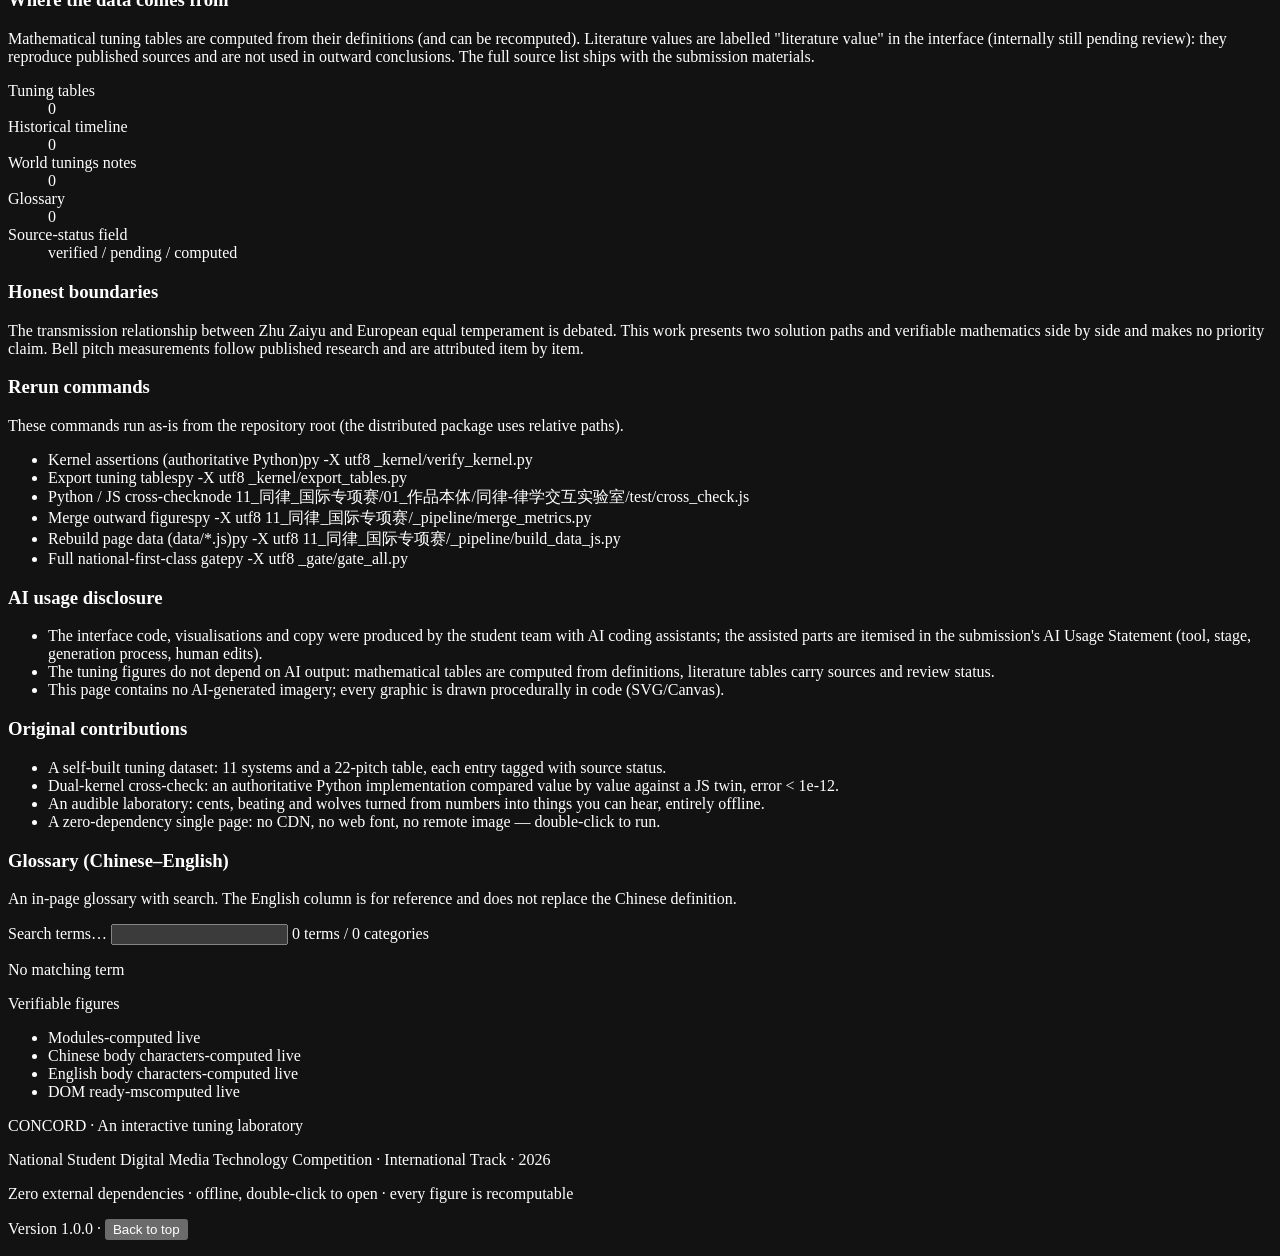
==== commit 19b8a4be: "deploy: index.html (33614 bytes)" ====
--- a/app/index.html
+++ b/app/index.html
@@ -1,1720 +1,560 @@
-<!DOCTYPE html>
-<html lang="zh-CN" data-lang="zh">
-<head>
-<meta charset="UTF-8">
-<meta name="viewport" content="width=device-width, initial-scale=1.0">
-<title>同律 CONCORD · 律学交互实验室</title>
-<meta name="app-version" content="1.0.0">
-<meta name="description" content="《同律》CONCORD：一个八度必须切成 12 个半音，用简单分数永远无法闭合——差 23.46 音分。可听化律学交互实验室：三分损益、朱载堉新法密率 2^(1/12)、世界律制，全部可复算、可复听、纯离线单页。">
-<meta name="theme-color" content="#0B0D10">
-<link rel="icon" href="data:image/svg+xml,%3Csvg%20xmlns=%22http://www.w3.org/2000/svg%22%20viewBox=%220%200%2032%2032%22%3E%3Crect%20width=%2232%22%20height=%2232%22%20fill=%22%230B0D10%22/%3E%3Ccircle%20cx=%2216%22%20cy=%2216%22%20r=%2211.5%22%20fill=%22none%22%20stroke=%22%23C8A35A%22%20stroke-width=%222%22/%3E%3Ccircle%20cx=%2216%22%20cy=%2216%22%20r=%223%22%20fill=%22%23C8A35A%22/%3E%3C/svg%3E">
-<meta name="color-scheme" content="dark">
-<style>
-/* ============================================================================
- * style.css —《同律》CONCORD 视觉系统
- * ----------------------------------------------------------------------------
- * 色彩：墨夜 #0B0D10 / 面板 #14181D / 铜金 #C8A35A / 钟青 #6E8FA3 /
- *       亮字 #F0ECE2 / 误差红 #C0392B（仅用于「不闭合」的误差）
- * 字体：全部系统字体栈，**零外部字体文件**（版权 + 离线）
- * 动效：120–240ms，prefers-reduced-motion 时全部关闭
- * 无障碍：正文对比度 ≥7:1、次要文字 ≥4.5:1、焦点环 2px 可见、
- *        不靠颜色单独传达信息（红色误差同时带 ✕/文字/虚线）
- * ========================================================================== */
-
-/* ---------------------------------------------------------------- 变量 */
-:root {
-  /* 主色（第六节规格，不得改值） */
-  --ink: #0B0D10;            /* 墨夜：底 */
-  --panel: #14181D;          /* 面板 */
-  --gold: #C8A35A;           /* 铜金：主 */
-  --cyan: #6E8FA3;           /* 钟青：辅 */
-  --light: #F0ECE2;          /* 亮字 */
-  --red: #C0392B;            /* 误差红（图形用） */
-
-  /* 派生（保证对比度） */
-  --panel-2: #171C22;
-  --panel-3: #1C2229;
-  --line: rgba(200, 163, 90, .18);
-  --line-soft: rgba(240, 236, 226, .10);
-  --muted: #A9B0B8;          /* ≥4.5:1 on --ink */
-  --muted-2: #8A929B;
-  --cyan-text: #8FB0C4;      /* 钟青提亮，正文可用 */
-  --gold-text: #D9BC7E;      /* 铜金提亮，正文可用 */
-  --red-text: #E07161;       /* 误差红提亮（4.6:1）*/
-  --red-soft: rgba(192, 57, 43, .16);
-
-  /* 字体栈（系统字体，零下载） */
-  --font-ui: "Microsoft YaHei", "PingFang SC", "Source Han Sans SC",
-             "Noto Sans CJK SC", "Hiragino Sans GB", "Segoe UI", sans-serif;
-  --font-en: "Segoe UI", "Helvetica Neue", "Segoe UI Variable", Arial, sans-serif;
-  --font-serif: Georgia, "Times New Roman", "Songti SC", "SimSun", serif;
-  --font-mono: "Cascadia Mono", Consolas, "SFMono-Regular", "Courier New", monospace;
-
-  /* viz 组件公共变量（viz/*.js 读这些名字，见其文件头契约） */
-  --c-light: #F0ECE2;
-  --c-bronze: #C8A35A;
-  --c-cyan: #6E8FA3;
-  --c-red: #C0392B;
-  --c-ink: #0B0D10;
-  --font-ui: "Microsoft YaHei", "PingFang SC", "Source Han Sans SC", "Segoe UI", sans-serif;
-
-  /* 节奏 */
-  --sp-1: 6px;
-  --sp-2: 10px;
-  --sp-3: 16px;
-  --sp-4: 24px;
-  --sp-5: 34px;
-  --sp-6: 52px;
-  --sp-7: 78px;
-  --radius: 2px;
-  --topbar-h: 62px;
-  --t-fast: 120ms;
-  --t-base: 180ms;
-  --t-slow: 240ms;
-  --wrap: 1180px;
-}
-
-/* ---------------------------------------------------------------- 基础 */
-*, *::before, *::after { box-sizing: border-box; }
-
-html {
-  -webkit-text-size-adjust: 100%;
-  scroll-behavior: smooth;
-  scroll-padding-top: calc(var(--topbar-h) + 14px);
-}
-
-body {
-  margin: 0;
-  background: var(--ink);
-  color: var(--light);
-  font-family: var(--font-ui);
-  font-size: 16px;
-  line-height: 1.72;
-  -webkit-font-smoothing: antialiased;
-  text-rendering: optimizeLegibility;
-  overflow-x: hidden;
-}
-
-/* 极轻的铜金底噪纹理（纯 CSS，无图片） */
-body::before {
-  content: "";
-  position: fixed;
-  inset: 0;
-  pointer-events: none;
-  z-index: 0;
-  background:
-    radial-gradient(1200px 620px at 78% -8%, rgba(200, 163, 90, .07), transparent 62%),
-    radial-gradient(900px 520px at 8% 12%, rgba(110, 143, 163, .055), transparent 60%);
-}
-
-h1, h2, h3, h4 { margin: 0; font-weight: 600; line-height: 1.28; letter-spacing: .01em; }
-p { margin: 0 0 var(--sp-3); }
-ul, ol { margin: 0; padding: 0; }
-li { list-style: none; }
-em { font-style: normal; color: var(--gold-text); }
-b, strong { font-weight: 600; }
-button, input, select { font: inherit; color: inherit; }
-a { color: var(--cyan-text); text-decoration-color: rgba(143, 176, 196, .45); }
-a:hover { color: var(--light); }
-svg { display: block; }
-
-::selection { background: rgba(200, 163, 90, .30); color: var(--light); }
-
-/* 滚动条（克制） */
-* { scrollbar-width: thin; scrollbar-color: rgba(200, 163, 90, .30) transparent; }
-::-webkit-scrollbar { width: 10px; height: 10px; }
-::-webkit-scrollbar-track { background: transparent; }
-::-webkit-scrollbar-thumb { background: rgba(200, 163, 90, .26); border-radius: 6px; }
-::-webkit-scrollbar-thumb:hover { background: rgba(200, 163, 90, .42); }
-
-/* ---------------------------------------------------------------- 无障碍 */
-.sr-only {
-  position: absolute !important;
-  width: 1px; height: 1px;
-  padding: 0; margin: -1px;
-  overflow: hidden; clip: rect(0, 0, 0, 0);
-  clip-path: inset(50%);
-  white-space: nowrap; border: 0;
-}
-
-.skip-link {
-  position: fixed;
-  top: 8px; left: 8px;
-  z-index: 200;
-  transform: translateY(-180%);
-  background: var(--gold);
-  color: #0B0D10;
-  font-weight: 700;
-  padding: 10px 18px;
-  border-radius: var(--radius);
-  text-decoration: none;
-  transition: transform var(--t-fast) ease-out;
-}
-.skip-link:focus,
-.skip-link:focus-visible { transform: translateY(0); outline: 2px solid var(--light); outline-offset: 3px; }
-
-/* 全站焦点环：亮字色 + 外扩，深底与铜金底都可见 */
-:focus-visible {
-  outline: 2px solid var(--light);
-  outline-offset: 3px;
-  border-radius: 1px;
-}
-button:focus:not(:focus-visible),
-a:focus:not(:focus-visible),
-input:focus:not(:focus-visible),
-select:focus:not(:focus-visible) { outline: none; }
-
-/* 交互元素最小可点面积（触摸可达） */
-button, .link-btn, .nav-btn, input[type="range"], select { touch-action: manipulation; }
-
-/* ---------------------------------------------------------------- 进度条 */
-.read-progress {
-  position: fixed;
-  top: 0; left: 0; right: 0;
-  height: 2px;
-  z-index: 120;
-  background: rgba(240, 236, 226, .06);
-}
-.read-progress-bar {
-  height: 100%;
-  width: 0%;
-  background: linear-gradient(90deg, var(--cyan), var(--gold));
-  transform-origin: left center;
-  transition: width 90ms linear;
-}
-
-/* ---------------------------------------------------------------- 顶栏 */
-.topbar {
-  position: sticky;
-  top: 0;
-  z-index: 100;
-  display: flex;
-  align-items: center;
-  gap: var(--sp-3);
-  height: var(--topbar-h);
-  padding: 0 clamp(14px, 3vw, 34px);
-  background: rgba(11, 13, 16, .90);
-  border-bottom: 1px solid var(--line-soft);
-  backdrop-filter: blur(10px);
-  -webkit-backdrop-filter: blur(10px);
-}
-
-.brand { display: flex; align-items: center; gap: 9px; flex: none; }
-.brand-mark { color: var(--gold); display: inline-flex; }
-.brand-text { display: flex; flex-direction: column; line-height: 1.06; }
-.brand-text b {
-  font-size: 17px;
-  letter-spacing: .30em;
-  color: var(--light);
-  font-weight: 600;
-}
-.brand-text small {
-  font-family: var(--font-en);
-  font-size: 9.5px;
-  letter-spacing: .30em;
-  color: var(--gold);
-  text-transform: uppercase;
-}
-
-.module-nav {
-  display: flex;
-  align-items: center;
-  gap: 2px;
-  overflow-x: auto;
-  scrollbar-width: none;
-  flex: 1 1 auto;
-  min-width: 0;
-  padding: 0 2px;
-}
-.module-nav::-webkit-scrollbar { display: none; }
-
-.nav-btn {
-  position: relative;
-  flex: none;
-  background: none;
-  border: 0;
-  color: var(--muted);
-  font-size: 13px;
-  letter-spacing: .04em;
-  padding: 8px 10px;
-  border-radius: var(--radius);
-  cursor: pointer;
-  white-space: nowrap;
-  transition: color var(--t-base) ease, background var(--t-base) ease;
-}
-.nav-btn:hover { color: var(--light); background: rgba(240, 236, 226, .05); }
-.nav-btn[aria-current="true"] { color: var(--gold-text); }
-.nav-btn[aria-current="true"]::after {
-  content: "";
-  position: absolute;
-  left: 10px; right: 10px; bottom: 1px;
-  height: 1px;
-  background: var(--gold);
-}
-
-.topbar-tools { display: flex; align-items: center; gap: 8px; flex: none; }
-
-.tool-btn {
-  display: inline-flex;
-  align-items: center;
-  gap: 6px;
-  background: transparent;
-  border: 1px solid var(--line-soft);
-  color: var(--muted);
-  padding: 6px 11px;
-  border-radius: var(--radius);
-  font-size: 12.5px;
-  cursor: pointer;
-  transition: color var(--t-base), border-color var(--t-base), background var(--t-base);
-}
-.tool-btn:hover { color: var(--light); border-color: var(--line); background: rgba(240, 236, 226, .04); }
-.tool-btn[aria-pressed="true"] { color: var(--ink); background: var(--gold); border-color: var(--gold); font-weight: 600; }
-.tool-ico { font-size: 12px; line-height: 1; }
-
-.lang-switch { display: inline-flex; border: 1px solid var(--line-soft); border-radius: var(--radius); overflow: hidden; }
-.lang-switch button {
-  background: transparent;
-  border: 0;
-  color: var(--muted);
-  padding: 6px 11px;
-  font-size: 12.5px;
-  cursor: pointer;
-  transition: background var(--t-base), color var(--t-base);
-}
-.lang-switch button + button { border-left: 1px solid var(--line-soft); }
-.lang-switch button:hover { color: var(--light); background: rgba(240, 236, 226, .05); }
-.lang-switch button[aria-pressed="true"] { background: var(--gold); color: var(--ink); font-weight: 700; }
-
-/* ---------------------------------------------------------------- 容器 */
-main {
-  position: relative;
-  z-index: 1;
-  display: block;
-}
-main:focus { outline: none; }
-
-/* ---------------------------------------------------------------- 封面 */
-.cover {
-  position: relative;
-  min-height: calc(100vh - var(--topbar-h));
-  display: flex;
-  align-items: center;
-  padding: clamp(56px, 9vh, 110px) clamp(18px, 5vw, 60px);
-  overflow: hidden;
-  border-bottom: 1px solid var(--line);
-}
-.cover-grid {
-  position: absolute;
-  inset: 0;
-  color: rgba(200, 163, 90, .30);
-  pointer-events: none;
-}
-.cover-grid svg { width: 100%; height: 100%; opacity: .85; }
-.cover-inner {
-  position: relative;
-  max-width: 860px;
-  margin: 0 auto;
-  text-align: left;
-  width: 100%;
-}
-.cover-kicker {
-  font-size: 12px;
-  letter-spacing: .34em;
-  color: var(--cyan-text);
-  text-transform: uppercase;
-  margin-bottom: var(--sp-4);
-}
-.cover-title { display: flex; align-items: baseline; gap: 18px; flex-wrap: wrap; margin-bottom: var(--sp-2); }
-.cover-zh {
-  font-size: clamp(56px, 9.2vw, 108px);
-  letter-spacing: .20em;
-  line-height: 1;
-  color: var(--light);
-  font-weight: 500;
-}
-.cover-en {
-  font-family: var(--font-en);
-  font-size: clamp(20px, 3.1vw, 36px);
-  letter-spacing: .30em;
-  color: var(--gold);
-  font-weight: 400;
-}
-.cover-sub {
-  font-size: clamp(17px, 2.1vw, 23px);
-  color: var(--light);
-  margin: var(--sp-4) 0 var(--sp-1);
-  font-weight: 300;
-}
-.cover-sub-en {
-  font-family: var(--font-serif);
-  font-style: italic;
-  font-size: 14.5px;
-  color: var(--muted);
-  margin-bottom: var(--sp-4);
-  max-width: 62ch;
-}
-.cover-intro {
-  font-size: 15.5px;
-  color: var(--muted);
-  max-width: 60ch;
-  margin-bottom: var(--sp-5);
-}
-.cover-gap {
-  display: inline-flex;
-  align-items: baseline;
-  gap: 8px;
-  padding: 14px 22px;
-  border: 1px solid var(--line);
-  border-left: 2px solid var(--red);
-  background: linear-gradient(90deg, var(--red-soft), transparent 78%);
-  margin-bottom: var(--sp-3);
-}
-.cover-gap-num {
-  font-family: var(--font-mono);
-  font-size: clamp(30px, 4.4vw, 46px);
-  color: var(--red-text);
-  letter-spacing: .06em;
-  line-height: 1;
-  font-variant-numeric: tabular-nums;
-}
-.cover-gap-unit { font-size: 15px; color: var(--red-text); letter-spacing: .16em; }
-.cover-hint { font-size: 13px; color: var(--muted-2); max-width: 54ch; }
-.cover-cta { display: flex; align-items: center; gap: var(--sp-4); flex-wrap: wrap; margin-top: var(--sp-4); }
-.cover-total { font-size: 12.5px; color: var(--muted-2); letter-spacing: .1em; }
-
-/* 封面细线网格（程序化） */
-.cover-lines path, .cover-lines line, .cover-lines circle { transition: opacity var(--t-slow) ease; }
-
-/* ---------------------------------------------------------------- 模块 */
-.mod {
-  position: relative;
-  max-width: var(--wrap);
-  margin: 0 auto;
-  padding: clamp(52px, 7vh, 88px) clamp(18px, 4vw, 42px) clamp(40px, 5vh, 60px);
-  border-top: 1px solid var(--line-soft);
-  scroll-margin-top: calc(var(--topbar-h) + 10px);
-}
-.mod:first-of-type { border-top: 0; }
-
-.mod-head { max-width: 74ch; margin-bottom: var(--sp-5); }
-.mod-kicker {
-  font-size: 11.5px;
-  letter-spacing: .30em;
-  color: var(--gold);
-  text-transform: uppercase;
-  margin-bottom: var(--sp-2);
-  font-family: var(--font-en);
-}
-.mod-title {
-  font-size: clamp(26px, 3.6vw, 42px);
-  letter-spacing: .02em;
-  font-weight: 600;
-  color: var(--light);
-  margin-bottom: var(--sp-1);
-}
-.mod-title::after {
-  content: "";
-  display: block;
-  width: 54px;
-  height: 1px;
-  background: var(--gold);
-  margin-top: var(--sp-3);
-  opacity: .85;
-}
-.mod-title-en {
-  font-family: var(--font-serif);
-  font-style: italic;
-  font-size: 14px;
-  color: var(--cyan-text);
-  letter-spacing: .02em;
-  margin: var(--sp-3) 0 var(--sp-4);
-}
-.mod-lead {
-  font-size: 16.5px;
-  line-height: 1.86;
-  color: #CFCAC1;
-  max-width: 70ch;
-}
-
-.mod-body {
-  display: grid;
-  grid-template-columns: minmax(0, 1.62fr) minmax(0, 1fr);
-  gap: var(--sp-4);
-  align-items: start;
-}
-.mod-row {
-  display: grid;
-  grid-template-columns: repeat(2, minmax(0, 1fr));
-  gap: var(--sp-4);
-  margin-top: var(--sp-4);
-}
-
-/* ---------------------------------------------------------------- 面板 */
-.panel {
-  position: relative;
-  background: var(--panel);
-  border: 1px solid var(--line-soft);
-  border-radius: var(--radius);
-  padding: clamp(18px, 2.2vw, 26px);
-  min-width: 0;
-}
-.panel::before {
-  content: "";
-  position: absolute;
-  left: 0; top: 0;
-  width: 2px; height: 28px;
-  background: var(--gold);
-  opacity: .8;
-}
-.panel-demo::before { background: var(--gold); }
-.panel-note { background: var(--panel-2); }
-.panel-note::before { background: var(--cyan); }
-.panel-wide { margin-top: var(--sp-4); }
-
-.panel-title {
-  font-size: 17px;
-  color: var(--light);
-  margin-bottom: var(--sp-2);
-  letter-spacing: .01em;
-}
-.panel-title-sub {
-  font-size: 14.5px;
-  margin-top: var(--sp-4);
-  color: var(--gold-text);
-}
-.panel-desc { font-size: 13.5px; color: var(--muted); line-height: 1.78; margin-bottom: var(--sp-3); }
-.note-body { font-size: 14px; color: #C6C1B8; line-height: 1.82; }
-.note-body + .note-body { margin-top: var(--sp-2); }
-.note-warn { color: var(--gold-text); font-size: 12.8px; border-left: 2px solid var(--gold); padding-left: 10px; }
-.note-eq {
-  font-family: var(--font-mono);
-  font-size: 20px;
-  color: var(--gold-text);
-  letter-spacing: .04em;
-  margin: var(--sp-3) 0 0;
-  padding: 10px 14px;
-  border: 1px dashed var(--line);
-  display: inline-block;
-}
-.inline-hint { font-size: 12.2px; color: var(--muted-2); margin: var(--sp-2) 0 0; }
-
-/* ---------------------------------------------------------------- 可视化容器 */
-.viz-slot {
-  position: relative;
-  width: 100%;
-  min-height: 220px;
-  margin: var(--sp-3) 0;
-  border: 1px solid var(--line-soft);
-  border-radius: var(--radius);
-  background:
-    linear-gradient(180deg, rgba(240, 236, 226, .022), transparent 55%),
-    var(--ink);
-  overflow: hidden;
-}
-.viz-slot.is-ready { border-color: var(--line); }
-.viz-slot.viz-tall { height: 340px; min-height: 340px; }
-.viz-fallback { width: 100%; height: 100%; }
-.viz-fallback svg { width: 100%; height: auto; display: block; }
-.viz-fallback-note {
-  font-size: 11.5px;
-  color: var(--muted-2);
-  padding: 8px 12px;
-  border-top: 1px solid var(--line-soft);
-  font-family: var(--font-mono);
-  letter-spacing: .02em;
-}
-
-/* ---------------------------------------------------------------- 控件 */
-.controls {
-  display: flex;
-  flex-wrap: wrap;
-  align-items: center;
-  gap: var(--sp-2);
-  margin: var(--sp-3) 0 var(--sp-2);
-}
-
-.btn {
-  display: inline-flex;
-  align-items: center;
-  justify-content: center;
-  gap: 6px;
-  min-height: 38px;
-  padding: 8px 16px;
-  background: transparent;
-  border: 1px solid rgba(240, 236, 226, .20);
-  color: var(--light);
-  font-size: 13.5px;
-  letter-spacing: .02em;
-  border-radius: var(--radius);
-  cursor: pointer;
-  transition: background var(--t-base) ease, border-color var(--t-base) ease,
-              color var(--t-base) ease, transform var(--t-fast) ease;
-}
-.btn:hover { background: rgba(240, 236, 226, .07); border-color: rgba(240, 236, 226, .36); }
-.btn:active { transform: translateY(1px); }
-.btn:disabled { opacity: .42; cursor: not-allowed; }
-.btn[aria-pressed="true"] { background: rgba(200, 163, 90, .18); border-color: var(--gold); color: var(--gold-text); }
-
-.btn-gold { background: var(--gold); border-color: var(--gold); color: #0B0D10; font-weight: 600; }
-.btn-gold:hover { background: #D8B471; border-color: #D8B471; color: #0B0D10; }
-
-.btn-cyan { border-color: rgba(110, 143, 163, .55); color: var(--cyan-text); }
-.btn-cyan:hover { background: rgba(110, 143, 163, .16); border-color: var(--cyan); color: var(--light); }
-
-.btn.is-playing { background: rgba(200, 163, 90, .18); border-color: var(--gold); color: var(--gold-text); }
-
-.link-btn {
-  background: none;
-  border: 0;
-  padding: 2px 0;
-  color: var(--muted);
-  font-size: 12.5px;
-  cursor: pointer;
-  text-decoration: underline;
-  text-decoration-color: rgba(169, 176, 184, .4);
-  text-underline-offset: 3px;
-}
-.link-btn:hover { color: var(--light); }
-
-/* 滑块 */
-.ctrl { margin: var(--sp-3) 0; }
-.ctrl-label {
-  display: flex;
-  align-items: baseline;
-  justify-content: space-between;
-  gap: var(--sp-2);
-  font-size: 13px;
-  color: var(--muted);
-  margin-bottom: 8px;
-}
-.ctrl-label output {
-  font-family: var(--font-mono);
-  font-size: 14px;
-  color: var(--gold-text);
-  font-variant-numeric: tabular-nums;
-}
-input[type="range"] {
-  -webkit-appearance: none;
-  appearance: none;
-  width: 100%;
-  height: 26px;
-  background: transparent;
-  cursor: pointer;
-  margin: 0;
-}
-input[type="range"]::-webkit-slider-runnable-track {
-  height: 2px;
-  background: linear-gradient(90deg, var(--gold), rgba(200, 163, 90, .18));
-  border-radius: 2px;
-}
-input[type="range"]::-webkit-slider-thumb {
-  -webkit-appearance: none;
-  appearance: none;
-  width: 16px; height: 16px;
-  margin-top: -7px;
-  border-radius: 50%;
-  background: var(--light);
-  border: 2px solid var(--gold);
-  box-shadow: 0 0 0 3px rgba(11, 13, 16, .85);
-  transition: transform var(--t-fast) ease;
-}
-input[type="range"]:hover::-webkit-slider-thumb { transform: scale(1.12); }
-input[type="range"]::-moz-range-track {
-  height: 2px;
-  background: rgba(200, 163, 90, .30);
-  border-radius: 2px;
-}
-input[type="range"]::-moz-range-thumb {
-  width: 14px; height: 14px;
-  border-radius: 50%;
-  background: var(--light);
-  border: 2px solid var(--gold);
-}
-
-/* 选项芯片 */
-.chips { display: flex; flex-wrap: wrap; gap: 7px; margin-top: var(--sp-2); }
-.chip {
-  background: transparent;
-  border: 1px solid var(--line-soft);
-  color: var(--muted);
-  font-size: 12.2px;
-  padding: 5px 11px;
-  border-radius: 999px;
-  cursor: pointer;
-  transition: color var(--t-base), border-color var(--t-base), background var(--t-base);
-  min-height: 28px;
-}
-.chip:hover { color: var(--light); border-color: var(--line); background: rgba(240, 236, 226, .05); }
-.chip[aria-pressed="true"] {
-  color: var(--ink);
-  background: var(--gold);
-  border-color: var(--gold);
-  font-weight: 600;
-}
-.region-chips { margin-bottom: var(--sp-2); }
-
-/* 下拉 */
-.inline-label { font-size: 12.5px; color: var(--muted); }
-.select {
-  background: var(--panel-2);
-  border: 1px solid var(--line-soft);
-  color: var(--light);
-  font-size: 13px;
-  padding: 7px 10px;
-  border-radius: var(--radius);
-  min-height: 36px;
-  cursor: pointer;
-}
-.select:hover { border-color: var(--line); }
-
-.search-input {
-  flex: 1 1 220px;
-  min-height: 36px;
-  background: var(--panel-2);
-  border: 1px solid var(--line-soft);
-  border-radius: var(--radius);
-  color: var(--light);
-  padding: 7px 12px;
-  font-size: 13.5px;
-}
-.search-input::placeholder { color: var(--muted-2); }
-.search-input:hover, .search-input:focus { border-color: var(--line); }
-
-/* ---------------------------------------------------------------- 读数 */
-.readouts { margin-top: var(--sp-4); border-top: 1px solid var(--line-soft); padding-top: var(--sp-3); }
-.readouts-title {
-  font-size: 11.5px;
-  letter-spacing: .22em;
-  text-transform: uppercase;
-  color: var(--cyan-text);
-  margin-bottom: var(--sp-2);
-  font-family: var(--font-en);
-}
-.readout-grid {
-  display: grid;
-  grid-template-columns: repeat(auto-fit, minmax(158px, 1fr));
-  gap: 1px;
-  margin: 0;
-  background: var(--line-soft);
-  border: 1px solid var(--line-soft);
-  border-radius: var(--radius);
-  overflow: hidden;
-}
-.readout-grid > div {
-  background: var(--panel-2);
-  padding: 10px 13px;
-  min-width: 0;
-}
-.readout-grid dt {
-  font-size: 11.5px;
-  color: var(--muted-2);
-  letter-spacing: .04em;
-  margin-bottom: 3px;
-  line-height: 1.45;
-}
-.readout-grid dd {
-  margin: 0;
-  font-family: var(--font-mono);
-  font-size: 16px;
-  color: var(--gold-text);
-  font-variant-numeric: tabular-nums;
-  line-height: 1.35;
-  word-break: break-word;
-}
-.readout-grid dd.is-error { color: var(--red-text); }
-.readout-grid dd.is-ok { color: #9FC4A8; }
-.readout-grid dd small { font-size: 11.5px; color: var(--muted-2); margin-left: 4px; font-family: var(--font-ui); }
-
-/* ---------------------------------------------------------------- 数字条 */
-.figures {
-  display: flex;
-  align-items: baseline;
-  gap: var(--sp-3);
-  flex-wrap: wrap;
-  margin-top: var(--sp-5);
-  padding: var(--sp-3) 0 0;
-  border-top: 1px solid var(--line);
-}
-.figures-label {
-  font-size: 10.5px;
-  letter-spacing: .26em;
-  text-transform: uppercase;
-  color: var(--gold);
-  font-family: var(--font-en);
-  flex: none;
-}
-.figures-list {
-  display: flex;
-  flex-wrap: wrap;
-  gap: 4px var(--sp-4);
-  flex: 1 1 auto;
-}
-.figures-list li {
-  display: inline-flex;
-  align-items: baseline;
-  gap: 7px;
-  font-size: 12.5px;
-  color: var(--muted);
-  padding: 3px 0;
-}
-.figures-list .fig-k { color: var(--muted-2); }
-.figures-list .fig-v {
-  font-family: var(--font-mono);
-  font-size: 13.5px;
-  color: var(--light);
-  font-variant-numeric: tabular-nums;
-}
-.figures-list .fig-u { font-size: 11px; color: var(--muted-2); }
-.figures-list .fig-src {
-  font-size: 10px;
-  color: var(--cyan-text);
-  border: 1px solid rgba(110, 143, 163, .35);
-  padding: 0 4px;
-  border-radius: 2px;
-  letter-spacing: .04em;
-}
-.figures-list .fig-src.is-computed { color: var(--muted-2); border-color: rgba(169, 176, 184, .30); }
-
-/* ---------------------------------------------------------------- 表格 */
-.table-wrap {
-  margin: var(--sp-3) 0;
-  border: 1px solid var(--line-soft);
-  border-radius: var(--radius);
-  overflow: auto;
-  max-height: 380px;
-}
-.table-wrap:focus-visible { outline: 2px solid var(--light); outline-offset: 2px; }
-
-.data-table {
-  width: 100%;
-  border-collapse: collapse;
-  font-size: 12.8px;
-  font-variant-numeric: tabular-nums;
-}
-.data-table thead th {
-  position: sticky;
-  top: 0;
-  z-index: 1;
-  background: var(--panel-3);
-  color: var(--cyan-text);
-  font-size: 11px;
-  font-weight: 600;
-  letter-spacing: .10em;
-  text-transform: uppercase;
-  text-align: left;
-  padding: 9px 10px;
-  border-bottom: 1px solid var(--line);
-  white-space: nowrap;
-}
-.data-table tbody td {
-  padding: 7px 10px;
-  border-bottom: 1px solid rgba(240, 236, 226, .05);
-  color: #C9C4BB;
-  font-family: var(--font-mono);
-  white-space: nowrap;
-}
-.data-table tbody td:first-child { color: var(--muted-2); }
-.data-table tbody td.lu-name { font-family: var(--font-ui); color: var(--light); }
-.data-table tbody tr:hover td { background: rgba(200, 163, 90, .06); }
-.data-table tbody tr.is-active td { background: rgba(200, 163, 90, .12); color: var(--light); }
-.data-table tbody tr.is-pending td:first-child::after {
-  content: "";
-  display: inline-block;
-  width: 4px;
-  height: 4px;
-  margin-left: 5px;
-  vertical-align: super;
-  border: 1px solid var(--gold-text);
-  border-radius: 50%;
-}
-.data-table .num-cents { color: var(--gold-text); }
-.data-table .num-dev { color: var(--muted); }
-
-/* ---------------------------------------------------------------- M4 推导 */
-.deriv-list { counter-reset: dstep; margin: var(--sp-2) 0 0; }
-.deriv-list li {
-  counter-increment: dstep;
-  position: relative;
-  padding: 11px 0 11px 40px;
-  border-bottom: 1px solid rgba(240, 236, 226, .06);
-  font-size: 13.6px;
-  color: #C9C4BB;
-  line-height: 1.7;
-}
-.deriv-list li::before {
-  content: counter(dstep);
-  position: absolute;
-  left: 0; top: 11px;
-  width: 24px; height: 24px;
-  display: grid;
-  place-items: center;
-  font-family: var(--font-mono);
-  font-size: 11px;
-  color: var(--ink);
-  background: var(--gold);
-  border-radius: 50%;
-  font-weight: 700;
-}
-.deriv-list li.is-hidden { display: none; }
-.deriv-list li:last-child { border-bottom: 0; }
-.deriv-list .dv {
-  font-family: var(--font-mono);
-  color: var(--gold-text);
-  letter-spacing: .02em;
-  font-variant-numeric: tabular-nums;
-}
-.deriv-list .dk { color: var(--light); font-weight: 600; }
-
-.check-box { margin-top: var(--sp-3); }
-
-/* 长数值（如 1.0594630943592953 / 2.0000000000000009）不换行，缩字号适配单元格 */
-#m4-lit dd, #m4-power dd { white-space: nowrap; font-size: 13px; letter-spacing: 0; }
-
-/* ---------------------------------------------------------------- M4 时间线 */
-.timeline {
-  position: relative;
-  margin-top: var(--sp-3);
-  padding-left: 20px;
-  max-height: 340px;
-  overflow-y: auto;
-}
-.timeline:focus-visible { outline: 2px solid var(--light); outline-offset: 3px; }
-.timeline::before {
-  content: "";
-  position: absolute;
-  left: 5px; top: 4px; bottom: 4px;
-  width: 1px;
-  background: linear-gradient(180deg, var(--gold), rgba(200, 163, 90, .10));
-}
-.tl-item { position: relative; padding: 0 0 var(--sp-3) 4px; }
-.tl-item::before {
-  content: "";
-  position: absolute;
-  left: -18px; top: 8px;
-  width: 7px; height: 7px;
-  border-radius: 50%;
-  background: var(--panel);
-  border: 1px solid var(--gold);
-}
-.tl-item.is-key::before { background: var(--gold); box-shadow: 0 0 0 3px rgba(200, 163, 90, .18); }
-.tl-year {
-  font-family: var(--font-mono);
-  font-size: 11.5px;
-  color: var(--gold-text);
-  letter-spacing: .06em;
-}
-.tl-title { font-size: 13.6px; color: var(--light); margin: 1px 0 2px; font-weight: 600; }
-.tl-body { font-size: 12.4px; color: var(--muted); line-height: 1.66; margin: 0; }
-.tl-status {
-  display: inline-block;
-  font-size: 9.5px;
-  letter-spacing: .04em;
-  color: var(--cyan-text);
-  border: 1px solid rgba(110, 143, 163, .34);
-  border-radius: 2px;
-  padding: 0 4px;
-  margin: 3px 0 2px;
-}
-.tl-src { font-size: 10.5px; color: var(--muted-2); }
-
-/* ---------------------------------------------------------------- M5 律制表 */
-.sys-list > li { margin: 0; padding: 0; list-style: none; }
-.sys-list { display: flex; flex-direction: column; gap: 1px; background: var(--line-soft); border: 1px solid var(--line-soft); margin-top: var(--sp-2); }
-.sys-item {
-  display: grid;
-  grid-template-columns: minmax(0, 1fr) auto;
-  gap: 4px 10px;
-  align-items: center;
-  background: var(--panel-2);
-  padding: 9px 12px;
-  border: 0;
-  text-align: left;
-  cursor: pointer;
-  color: inherit;
-  width: 100%;
-  transition: background var(--t-base);
-}
-.sys-item:hover { background: var(--panel-3); }
-.sys-item[aria-pressed="true"] { background: rgba(200, 163, 90, .09); box-shadow: inset 2px 0 0 var(--gold); }
-.sys-name { font-size: 13.4px; color: var(--light); }
-.sys-meta { font-size: 11.5px; color: var(--muted); font-family: var(--font-mono); }
-.sys-badge.is-verified { color: #9FC4A8; border-color: rgba(159, 196, 168, .40); }
-.sys-badge {
-  font-size: 9.5px;
-  letter-spacing: .06em;
-  padding: 1px 5px;
-  border-radius: 2px;
-  border: 1px solid rgba(169, 176, 184, .30);
-  color: var(--muted-2);
-  white-space: nowrap;
-}
-.sys-badge.is-pending { color: var(--gold-text); border-color: rgba(217, 188, 126, .45); }
-.sys-badge.is-computed { color: #9FC4A8; border-color: rgba(159, 196, 168, .38); }
-
-/* 音分刻度尺（M5 自有渲染） */
-.ruler { width: 100%; }
-.ruler-row { display: grid; grid-template-columns: 132px minmax(0, 1fr); gap: 10px; align-items: center; padding: 5px 0; }
-.ruler-name { font-size: 12px; color: var(--muted); white-space: nowrap; overflow: hidden; text-overflow: ellipsis; }
-.ruler-track { position: relative; height: 22px; background: rgba(240, 236, 226, .035); border-radius: 2px; }
-.ruler-dot {
-  position: absolute;
-  top: 50%;
-  width: 2px; height: 12px;
-  background: var(--cyan);
-  transform: translate(-1px, -50%);
-  border-radius: 1px;
-}
-.ruler-dot.is-long { height: 17px; background: var(--gold); }
-.ruler-label { position: absolute; top: -2px; font-family: var(--font-mono); font-size: 9px; color: var(--muted-2); }
-
-/* ---------------------------------------------------------------- M6 编钟 / 徽位 */
-.bell-wrap { display: flex; justify-content: center; padding: var(--sp-2) 0; }
-.bell-svg { max-width: 380px; width: 100%; height: auto; }
-.bell-hit { cursor: pointer; }
-.bell-hit:hover .bell-hot { opacity: .9; }
-.bell-hit:focus-visible { outline: none; }
-.bell-hit:focus-visible .bell-hot { stroke: var(--light); stroke-width: 2; }
-.bell-hit circle.bell-hot { transition: opacity var(--t-base) ease; }
-
-.hui-wrap { position: relative; padding: var(--sp-4) 0 var(--sp-2); }
-.hui-strip { position: relative; height: 46px; border-bottom: 1px solid var(--line); }
-.hui-strip .hui-string {
-  position: absolute;
-  left: 0; right: 0; top: 8px;
-  height: 1px;
-  background: linear-gradient(90deg, rgba(240, 236, 226, .35), rgba(240, 236, 226, .12));
-}
-.hui-mark {
-  position: absolute;
-  top: 0;
-  transform: translateX(-50%);
-  background: none;
-  border: 0;
-  padding: 0;
-  cursor: pointer;
-  text-align: center;
-  color: var(--muted-2);
-}
-.hui-mark .hui-dot {
-  display: block;
-  width: 1px; height: 16px;
-  background: rgba(240, 236, 226, .30);
-  margin: 6px auto 2px;
-}
-.hui-mark .hui-n { font-family: var(--font-mono); font-size: 9.5px; }
-.hui-mark:hover { color: var(--light); }
-.hui-mark:hover .hui-dot { background: var(--gold); }
-.hui-mark[aria-pressed="true"], .hui-mark.is-on { color: var(--gold-text); }
-.hui-mark[aria-pressed="true"] .hui-dot, .hui-mark.is-on .hui-dot {
-  background: var(--gold);
-  width: 2px;
-}
-.hui-mark .hui-n { display: block; }
-.viz-hui { min-height: 112px; }
-.viz-hui .hui-wrap { padding: 22px 18px 28px; }
-
-.spectrum-canvas { width: 100%; height: auto; display: block; }
-
-/* ---------------------------------------------------------------- 可视化小标题 */
-.viz-cap {
-  font-size: 11.5px;
-  letter-spacing: .18em;
-  text-transform: uppercase;
-  color: var(--cyan-text);
-  font-family: var(--font-en);
-  margin: var(--sp-4) 0 0;
-}
-#m5-map-info {
-  color: var(--light);
-  font-size: 12.6px;
-  line-height: 1.7;
-  margin-top: 4px;
-  min-height: 1.4em;
-}
-
-/* ---------------------------------------------------------------- M7 品丝 / 曲线 */
-.fret-board { width: 100%; }
-.isochord { width: 100%; }
-
-/* ---------------------------------------------------------------- 术语库 */
-.glossary-tools { display: flex; align-items: center; gap: var(--sp-2); flex-wrap: wrap; margin: var(--sp-2) 0 var(--sp-3); }
-.glossary-count { font-size: 12px; color: var(--muted-2); font-family: var(--font-mono); }
-.glossary-list {
-  display: grid;
-  grid-template-columns: repeat(auto-fit, minmax(280px, 1fr));
-  gap: 1px;
-  background: var(--line-soft);
-  border: 1px solid var(--line-soft);
-  max-height: 420px;
-  overflow: auto;
-}
-.glossary-item { background: var(--panel-2); padding: 11px 14px; }
-.glossary-item .g-term { font-size: 13.6px; color: var(--light); font-weight: 600; }
-.glossary-item .g-term small { font-family: var(--font-en); color: var(--cyan-text); font-weight: 400; margin-left: 6px; font-size: 11.5px; }
-.glossary-item .g-def { font-size: 12.4px; color: var(--muted); line-height: 1.65; margin: 3px 0 0; }
-.glossary-item .g-cat {
-  font-size: 9.5px;
-  color: var(--muted-2);
-  border: 1px solid rgba(169, 176, 184, .25);
-  padding: 0 4px;
-  border-radius: 2px;
-  vertical-align: middle;
-  margin-left: 6px;
-}
-
-/* ---------------------------------------------------------------- 列表 */
-.plain-list { display: flex; flex-direction: column; gap: 9px; }
-.plain-list li {
-  position: relative;
-  padding-left: 16px;
-  font-size: 13.4px;
-  color: #C9C4BB;
-  line-height: 1.74;
-}
-.plain-list li::before {
-  content: "";
-  position: absolute;
-  left: 0; top: 10px;
-  width: 6px; height: 1px;
-  background: var(--gold);
-}
-
-.cmd-list { display: flex; flex-direction: column; gap: 10px; }
-.cmd-item { border-left: 2px solid var(--line); padding-left: 11px; }
-.cmd-k { font-size: 11.5px; color: var(--muted-2); letter-spacing: .04em; }
-.cmd-v {
-  display: block;
-  font-family: var(--font-mono);
-  font-size: 12.2px;
-  color: var(--cyan-text);
-  word-break: break-all;
-  line-height: 1.6;
-  margin-top: 2px;
-}
-
-/* ---------------------------------------------------------------- 提示条 */
-.toast {
-  position: fixed;
-  left: 50%;
-  bottom: 26px;
-  transform: translate(-50%, 16px);
-  z-index: 150;
-  max-width: min(520px, calc(100vw - 40px));
-  padding: 10px 18px;
-  background: var(--panel-3);
-  border: 1px solid var(--line);
-  border-radius: var(--radius);
-  color: var(--light);
-  font-size: 13px;
-  opacity: 0;
-  pointer-events: none;
-  transition: opacity var(--t-base) ease, transform var(--t-base) ease;
-}
-.toast.is-on { opacity: 1; transform: translate(-50%, 0); }
-
-.noscript-warn {
-  margin: 40px auto;
-  max-width: 640px;
-  padding: 18px;
-  border: 1px solid var(--red);
-  color: var(--light);
-  font-size: 14px;
-}
-
-/* ---------------------------------------------------------------- 页脚 */
-.site-foot {
-  position: relative;
-  z-index: 1;
-  max-width: var(--wrap);
-  margin: 0 auto;
-  padding: var(--sp-6) clamp(18px, 4vw, 42px) var(--sp-7);
-  border-top: 1px solid var(--line);
-  color: var(--muted-2);
-  font-size: 12.5px;
-  line-height: 1.9;
-}
-.site-foot p { margin: 0; }
-.site-foot p:first-child { color: var(--light); font-size: 14px; letter-spacing: .06em; }
-.foot-meta { display: flex; align-items: center; gap: 10px; margin-top: var(--sp-3) !important; flex-wrap: wrap; }
-.foot-dot { color: var(--line); }
-#footVersion { font-family: var(--font-mono); }
-
-/* ---------------------------------------------------------------- 动效 */
-.mod-head, .panel, .figures { animation: none; }
-
-@keyframes fadeUp {
-  from { opacity: 0; transform: translateY(10px); }
-  to { opacity: 1; transform: none; }
-}
-.mod.is-seen .mod-head { animation: fadeUp var(--t-slow) ease-out both; }
-
-/* EN 模式下模块标题已是英文，避免英文副题重复 */
-html[data-lang="en"] .mod-title-en { display: none; }
-
-/* ---------------------------------------------------------------- 响应式 */
-@media (max-width: 1024px) {
-  .mod-body { grid-template-columns: minmax(0, 1fr); }
-  .mod-row { grid-template-columns: minmax(0, 1fr); }
-}
-@media (max-width: 780px) {
-  :root { --topbar-h: 58px; }
-  .topbar { flex-wrap: wrap; height: auto; padding: 8px 14px; gap: 8px; }
-  .brand-text b { font-size: 15px; letter-spacing: .2em; }
-  .module-nav { order: 3; width: 100%; flex-basis: 100%; padding-bottom: 4px; }
-  .topbar-tools { margin-left: auto; }
-  .tool-label { display: none; }
-  .cover { min-height: auto; padding-top: 64px; }
-  .ruler-row { grid-template-columns: 92px minmax(0, 1fr); }
-  .hide-sm { display: none; }
-  .readout-grid { grid-template-columns: repeat(auto-fit, minmax(132px, 1fr)); }
-  .tool-btn { padding: 6px 9px; }
-}
-@media (max-width: 480px) {
-  body { font-size: 15px; }
-  .mod-lead { font-size: 15.5px; }
-  .cover-zh { letter-spacing: .12em; }
-  .lang-switch button { padding: 6px 8px; font-size: 12px; }
-}
-
-/* ---------------------------------------------------------------- 减弱动效 */
-@media (prefers-reduced-motion: reduce) {
-  html { scroll-behavior: auto; }
-  *, *::before, *::after {
-    animation-duration: 0.001ms !important;
-    animation-iteration-count: 1 !important;
-    transition-duration: 0.001ms !important;
-    scroll-behavior: auto !important;
-  }
-  .read-progress-bar { transition: none; }
-}
-/* JS 侧强制减弱（用户手动开关） */
-html[data-reduced="1"] { scroll-behavior: auto; }
-html[data-reduced="1"] *, html[data-reduced="1"] *::before, html[data-reduced="1"] *::after {
-  animation-duration: 0.001ms !important;
-  animation-iteration-count: 1 !important;
-  transition-duration: 0.001ms !important;
-}
-
-/* ---------------------------------------------------------------- 打印 */
-@media print {
-  .topbar, .read-progress, .toast, .skip-link, .controls, .btn { display: none !important; }
-  body { background: #fff; color: #111; }
-  .panel, .viz-slot { border-color: #ccc; background: #fff; }
-}
-</style>
-</head>
-<body>
-<a class="skip-link" href="#main" data-i18n="a11y.skip">跳到主要内容</a>
-
-<!-- 阅读进度条 -->
-<div class="read-progress" role="presentation" aria-hidden="true">
-  <div class="read-progress-bar" id="progressBar"></div>
-</div>
-
-<!-- ============================ 顶栏 ============================ -->
-<header class="topbar" role="banner">
-  <div class="brand">
-    <span class="brand-mark" aria-hidden="true">
-      <svg viewBox="0 0 32 32" width="26" height="26" focusable="false">
-        <circle cx="16" cy="16" r="13.4" fill="none" stroke="currentColor" stroke-width="1.1" opacity=".55"/>
-        <circle cx="16" cy="16" r="8.6" fill="none" stroke="currentColor" stroke-width="1.1" opacity=".8"/>
-        <circle cx="16" cy="16" r="2.1" fill="currentColor"/>
-        <path d="M16 2.6v3.1M16 26.3v3.1M2.6 16h3.1M26.3 16h3.1" stroke="currentColor" stroke-width="1.1"/>
-        <path d="M21.4 6.2 18.6 10.4M6.2 25.8l2.8-4.2" stroke="currentColor" stroke-width="1.1" opacity=".7"/>
-      </svg>
-    </span>
-    <span class="brand-text">
-      <b data-i18n="nav.brand">同律</b>
-      <small data-i18n="nav.brandSub">CONCORD</small>
-    </span>
-  </div>
-
-  <nav class="module-nav" aria-label="模块导航" data-i18n-aria="a11y.mainNav">
-    <button type="button" class="nav-btn" data-module-target="m1" data-i18n="nav.m1">序章</button>
-    <button type="button" class="nav-btn" data-module-target="m2" data-i18n="nav.m2">律尺</button>
-    <button type="button" class="nav-btn" data-module-target="m3" data-i18n="nav.m3">三分损益</button>
-    <button type="button" class="nav-btn" data-module-target="m4" data-i18n="nav.m4">密率</button>
-    <button type="button" class="nav-btn" data-module-target="m5" data-i18n="nav.m5">世界律制</button>
-    <button type="button" class="nav-btn" data-module-target="m6" data-i18n="nav.m6">编钟与琴</button>
-    <button type="button" class="nav-btn" data-module-target="m7" data-i18n="nav.m7">律与器</button>
-    <button type="button" class="nav-btn" data-module-target="m8" data-i18n="nav.m8">方法与证据</button>
-  </nav>
-
-  <div class="topbar-tools">
-    <button type="button" class="tool-btn" id="soundToggle" aria-pressed="false" data-i18n-aria="a11y.playGroup">
-      <span class="tool-label" data-i18n="ui.stopAllShort">静音</span>
-    </button>
-    <div class="lang-switch" role="group" aria-label="Language" data-i18n-aria="a11y.langGroup">
-      <button type="button" data-lang-toggle="zh" aria-pressed="true" lang="zh-CN">中文</button>
-      <button type="button" data-lang-toggle="en" aria-pressed="false" lang="en">EN</button>
-    </div>
-  </div>
-</header>
-
-<main id="main" tabindex="-1">
-
-  <!-- ============================ 封面 ============================ -->
-  <section class="cover" id="cover">
-    <div class="cover-grid" aria-hidden="true">
-      <svg viewBox="0 0 1200 620" preserveAspectRatio="xMidYMid slice" focusable="false">
-        <g id="coverLines" fill="none" stroke="currentColor"></g>
-      </svg>
-    </div>
-    <div class="cover-inner">
-      <p class="cover-kicker" data-i18n="meta.kicker">律学交互实验室 · 可听化 · 可复算</p>
-      <h1 class="cover-title">
-        <span class="cover-zh" data-i18n="nav.brand">同律</span>
-        <span class="cover-en" data-i18n="nav.brandSub">CONCORD</span>
-      </h1>
-      <p class="cover-sub" data-i18n="meta.subtitle">一个八度的两种解法 —— 十二平均律的东西方之路</p>
-      <p class="cover-sub-en" data-i18n="meta.subtitleEn">One Octave, Two Solutions: The Eastern and Western Roads to Twelve-Tone Equal Temperament</p>
-      <p class="cover-intro" data-i18n="meta.intro">一个八度必须切成 12 个半音。用简单分数一路叠下去，数学上永远回不到起点——差 23.46 音分。</p>
-      <div class="cover-gap" role="img" aria-label="23.46 cents gap">
-        <span class="cover-gap-num">23.46</span>
-        <span class="cover-gap-unit" data-i18n="ui.centsShort">音分</span>
-      </div>
-      <p class="cover-hint" data-i18n="meta.introHint">建议顺序：先听见那不闭合的 23.46 音分，再看两个文明怎样各自解开它。</p>
-      <div class="cover-cta">
-        <button type="button" class="btn btn-gold" id="coverStart" data-i18n="nav.m1">序章</button>
-        <span class="cover-total" id="coverTotal"></span>
-      </div>
-    </div>
-  </section>
-
-  <!-- ============================ M1 ============================ -->
-  <section id="m1" class="mod" data-module="m1" aria-labelledby="m1-h">
-    <div class="mod-head">
-      <p class="mod-kicker" data-i18n="m1.kicker">模块 01 · 问题</p>
-      <h2 class="mod-title" id="m1-h" data-i18n="m1.title">序章 · 不闭合的八度</h2>
-      <p class="mod-title-en" data-i18n="m1.titleEn">Prologue · The Octave That Will Not Close</p>
-      <p class="mod-lead" data-i18n="m1.lead">把 12 个纯五度首尾相接……</p>
-    </div>
-    <div class="mod-body">
-      <div class="panel panel-demo">
-        <h3 class="panel-title" data-i18n="m1.demoTitle">两条链，同一个终点？</h3>
-        <p class="panel-desc" data-i18n="m1.demoDesc">左链每步乘 3/2，右链每步乘 2。</p>
-        <div class="viz-slot viz-tall" id="viz-m1" data-viz="spiral5th" data-viz-height="380" role="group" data-i18n-aria="a11y.chart"></div>
-        <div class="controls" role="group" data-i18n-aria="a11y.playGroup">
-          <button type="button" class="btn btn-gold" id="m1-step" data-i18n="m1.stepBtn">叠一个五度</button>
-          <button type="button" class="btn" id="m1-run" data-i18n="m1.run12">走完 12 步</button>
-          <button type="button" class="btn" id="m1-reset" data-i18n="m1.reset">回到起点</button>
-          <button type="button" class="btn btn-cyan" id="m1-play" data-i18n="m1.playCompare">播放对比</button>
-          <button type="button" class="btn btn-cyan" id="m1-beat" data-i18n="m1.playBeat">播放拍音</button>
-        </div>
-        <p class="inline-hint" data-i18n="m1.hintPlay">声音需要你先点一下按钮才会响。</p>
-        <div class="readouts">
-          <h4 class="readouts-title" data-i18n="a11y.readouts">实时读数</h4>
-          <dl class="readout-grid" id="m1-readouts"></dl>
-        </div>
-      </div>
-      <div class="panel panel-note" role="note">
-        <h3 class="panel-title" data-i18n="m1.explainTitle">这不是计算误差</h3>
-        <p class="note-body" data-i18n="m1.explain">3 是质数，2 也是质数……</p>
-        <p class="note-eq" aria-label="3^12 / 2^19"><span data-i18n="m1.explainEq">3¹²/2¹⁹</span></p>
-      </div>
-    </div>
-    <div class="figures" role="group" data-i18n-aria="a11y.figures">
-      <span class="figures-label" data-i18n="a11y.figures">可核验数字</span>
-      <ul class="figures-list" id="m1-figures"></ul>
-    </div>
-  </section>
-
-  <!-- ============================ M2 ============================ -->
-  <section id="m2" class="mod" data-module="m2" aria-labelledby="m2-h">
-    <div class="mod-head">
-      <p class="mod-kicker" data-i18n="m2.kicker">模块 02 · 一根弦</p>
-      <h2 class="mod-title" id="m2-h" data-i18n="m2.title">律尺 · 一根弦上的宇宙</h2>
-      <p class="mod-title-en" data-i18n="m2.titleEn">The Ruler · A Universe on One String</p>
-      <p class="mod-lead" data-i18n="m2.lead">调音最原始的仪器是一根弦。</p>
-    </div>
-    <div class="mod-body">
-      <div class="panel panel-demo">
-        <h3 class="panel-title" data-i18n="m2.demoTitle">可移动的琴码</h3>
-        <p class="panel-desc" data-i18n="m2.demoDesc">拖动琴码改变被截取的弦长。</p>
-        <div class="viz-slot" id="viz-m2" data-viz="monochord" data-viz-height="300" role="img" data-i18n-aria="a11y.chart"></div>
-        <div class="ctrl">
-          <label class="ctrl-label" for="m2-slider">
-            <span data-i18n="m2.sliderLabel">弦长比</span>
-            <output id="m2-out" for="m2-slider">0.75</output>
-          </label>
-          <input type="range" id="m2-slider" min="50" max="100" step="1" value="75"
-                 aria-describedby="m2-presets-hint">
-          <p class="inline-hint" id="m2-presets-hint" data-i18n="m2.presets">音程预设</p>
-          <div class="chips" id="m2-presets" role="group" data-i18n-aria="m2.presets"></div>
-        </div>
-        <div class="controls" role="group" data-i18n-aria="a11y.playGroup">
-          <button type="button" class="btn btn-cyan" id="m2-play" data-i18n="m2.playBoth">同时发声</button>
-        </div>
-        <div class="readouts">
-          <h4 class="readouts-title" data-i18n="a11y.readouts">实时读数</h4>
-          <dl class="readout-grid" id="m2-readouts"></dl>
-        </div>
-      </div>
-      <div class="panel panel-note" role="note">
-        <h3 class="panel-title" data-i18n="m2.explainTitle">为什么是反比</h3>
-        <p class="note-body" data-i18n="m2.explain">频率 f = v/(2L)……</p>
-        <p class="note-eq" aria-label="cents formula"><span data-i18n="m2.explainEq">¢ = 1200·log₂(f₂/f₁)</span></p>
-      </div>
-    </div>
-    <div class="figures" role="group" data-i18n-aria="a11y.figures">
-      <span class="figures-label" data-i18n="a11y.figures">可核验数字</span>
-      <ul class="figures-list" id="m2-figures"></ul>
-    </div>
-  </section>
-
-  <!-- ============================ M3 ============================ -->
-  <section id="m3" class="mod" data-module="m3" aria-labelledby="m3-h">
-    <div class="mod-head">
-      <p class="mod-kicker" data-i18n="m3.kicker">模块 03 · 中国解法之一</p>
-      <h2 class="mod-title" id="m3-h" data-i18n="m3.title">三分损益 · 五度圈走不到头</h2>
-      <p class="mod-title-en" data-i18n="m3.titleEn">Sanfen Sunyi · The Circle That Cannot Close</p>
-      <p class="mod-lead" data-i18n="m3.lead">中国古人用「三分损一、三分益一」交替生律。</p>
-    </div>
-    <div class="mod-body">
-      <div class="panel panel-demo">
-        <h3 class="panel-title" data-i18n="m3.demoTitle">一步一生律</h3>
-        <p class="panel-desc" data-i18n="m3.demoDesc">每点一次「生一律」，按《吕氏春秋》的次序再叠一个纯五度。</p>
-        <div class="viz-slot viz-tall" id="viz-m3" data-viz="spiral5th" data-viz-height="360" role="img" data-i18n-aria="a11y.chart"></div>
-        <div class="controls" role="group" data-i18n-aria="a11y.playGroup">
-          <button type="button" class="btn btn-gold" id="m3-gen" data-i18n="m3.btnGen">生一律</button>
-          <button type="button" class="btn" id="m3-all" data-i18n="m3.btnGenAll">生成 12 律</button>
-          <button type="button" class="btn" id="m3-reset" data-i18n="m3.btnReset">重置</button>
-          <button type="button" class="btn btn-cyan" id="m3-wolf" data-i18n="m3.btnPlayWolf">播放狼音</button>
-          <button type="button" class="btn btn-cyan" id="m3-scale" data-i18n="m3.btnPlayScale">播放十二律</button>
-        </div>
-        <div class="table-wrap" role="region" tabindex="0" data-i18n-aria="m3.cellsLabel">
-          <table class="data-table" id="m3-table">
-            <caption class="sr-only" data-i18n="m3.cellsLabel">十二律表</caption>
-            <thead>
-              <tr>
-                <th scope="col" data-i18n="m3.tableStep">步</th>
-                <th scope="col" data-i18n="m3.tableName">律名</th>
-                <th scope="col" data-i18n="m3.tableRatio">频率比</th>
-                <th scope="col" data-i18n="m3.tableHz">频率</th>
-                <th scope="col" data-i18n="m3.tableCents">音分</th>
-                <th scope="col" data-i18n="m3.tableDev">与平均律差</th>
-              </tr>
-            </thead>
-            <tbody id="m3-tbody"></tbody>
-          </table>
-        </div>
-        <div class="readouts">
-          <h4 class="readouts-title" data-i18n="a11y.readouts">实时读数</h4>
-          <dl class="readout-grid" id="m3-readouts"></dl>
-        </div>
-      </div>
-      <div class="panel panel-note" role="note">
-        <h3 class="panel-title" data-i18n="m3.explainTitle">每一步都是 3/2</h3>
-        <p class="note-body" data-i18n="m3.explain">生律规则：×3/2 后若超过八度就除 2 折回。</p>
-        <h3 class="panel-title panel-title-sub" data-i18n="m3.wolfTitle">「狼音」是什么</h3>
-        <p class="note-body" data-i18n="m3.wolfDesc">为了迁就这个缺口，历史上各律制留下某个格外刺耳的音程。</p>
-      </div>
-    </div>
-    <div class="figures" role="group" data-i18n-aria="a11y.figures">
-      <span class="figures-label" data-i18n="a11y.figures">可核验数字</span>
-      <ul class="figures-list" id="m3-figures"></ul>
-    </div>
-  </section>
-
-  <!-- ============================ M4 ============================ -->
-  <section id="m4" class="mod" data-module="m4" aria-labelledby="m4-h">
-    <div class="mod-head">
-      <p class="mod-kicker" data-i18n="m4.kicker">模块 04 · 中国解法之二</p>
-      <h2 class="mod-title" id="m4-h" data-i18n="m4.title">密率 · 1584 年的第十二根</h2>
-      <p class="mod-title-en" data-i18n="m4.titleEn">The Cipher Ratio · The Twelfth Root, 1584</p>
-      <p class="mod-lead" data-i18n="m4.lead">1584 年，朱载堉在《律学新说》中给出「新法密率」。</p>
-    </div>
-    <div class="mod-body">
-      <div class="panel panel-demo">
-        <h3 class="panel-title" data-i18n="m4.demoTitle">第十二根弦是怎么算出来的</h3>
-        <p class="panel-desc" data-i18n="m4.demoDesc">本页以平方根与立方根链演示与 2^(1/12) 等价的推导。</p>
-        <div class="controls" role="group" data-i18n-aria="a11y.playGroup">
-          <button type="button" class="btn btn-gold" id="m4-step" data-i18n="m4.stepBtn">下一步推导</button>
-          <button type="button" class="btn" id="m4-all" data-i18n="m4.showAll">显示全部推导</button>
-          <button type="button" class="btn" id="m4-reset" data-i18n="m4.resetDerivation">重新推导</button>
-        </div>
-        <ol class="deriv-list" id="m4-deriv"></ol>
-        <div class="check-box">
-          <h4 class="readouts-title" data-i18n="m4.powerTitle">闭合检验：12 次幂是否等于 2</h4>
-          <dl class="readout-grid" id="m4-power"></dl>
-        </div>
-      </div>
-      <div class="panel panel-note" role="note">
-        <h3 class="panel-title" data-i18n="m4.litTitle">文献抄录值 vs 本页计算</h3>
-        <dl class="readout-grid" id="m4-lit"></dl>
-        <h3 class="panel-title panel-title-sub" data-i18n="m4.whyTitle">为什么开方就是解</h3>
-        <p class="note-body" data-i18n="m4.whyBody">若八度 = 2 倍频率，等分成 12 份。</p>
-      </div>
-    </div>
-
-    <div class="mod-row">
-      <div class="panel">
-        <h3 class="panel-title" data-i18n="m4.timelineTitle">并行解题时间线</h3>
-        <div class="timeline" id="m4-timeline" role="region" tabindex="0" data-i18n-aria="m4.timelineTitle"></div>
-      </div>
-      <div class="panel">
-        <h3 class="panel-title" data-i18n="m4.abTitle">三种律制 A/B 听辨</h3>
-        <p class="panel-desc" data-i18n="m4.abDesc">同一段旋律（C–E–G–B–C），在三种律制下分别播放。</p>
-        <div class="controls" role="group" data-i18n-aria="a11y.playGroup">
-          <button type="button" class="btn" id="m4-play-sanfen" data-i18n="m4.abSanfen">三分损益</button>
-          <button type="button" class="btn" id="m4-play-meantone" data-i18n="m4.abMeantone">中庸律</button>
-          <button type="button" class="btn" id="m4-play-tet" data-i18n="m4.abTet">十二平均律</button>
-        </div>
-        <p class="note-body" data-i18n="m4.honorNote">本节并列展示两条独立解题路径与可核验的数学结论。</p>
-      </div>
-    </div>
-
-    <div class="figures" role="group" data-i18n-aria="a11y.figures">
-      <span class="figures-label" data-i18n="a11y.figures">可核验数字</span>
-      <ul class="figures-list" id="m4-figures"></ul>
-    </div>
-  </section>
-
-  <!-- ============================ M5 ============================ -->
-  <section id="m5" class="mod" data-module="m5" aria-labelledby="m5-h">
-    <div class="mod-head">
-      <p class="mod-kicker" data-i18n="m5.kicker">模块 05 · 世界</p>
-      <h2 class="mod-title" id="m5-h" data-i18n="m5.title">世界律制 · 同一个八度，很多种切法</h2>
-      <p class="mod-title-en" data-i18n="m5.titleEn">World Tunings · One Octave, Many Cuts</p>
-      <p class="mod-lead" data-i18n="m5.lead">八度必须被切开，但怎么切没有唯一答案。</p>
-    </div>
-    <div class="mod-body">
-      <div class="panel panel-demo">
-        <h3 class="panel-title" data-i18n="m5.demoTitle">把律制摊开在同一把尺子上</h3>
-        <p class="panel-desc" data-i18n="m5.demoDesc">横轴是 0–1200 音分。</p>
-        <h4 class="viz-cap" data-i18n="m5.mapTitle">文化区域地图</h4>
-        <div class="viz-slot" id="viz-m5-map" data-viz="worldmap" data-viz-height="300" role="img" data-i18n-aria="a11y.chart"></div>
-        <p class="inline-hint" id="m5-map-info"></p>
-        <p class="inline-hint" data-i18n="m5.mapHint">点选区域查看该文化的律制与乐器。</p>
-        <div class="chips region-chips" id="m5-regions" role="group" data-i18n-aria="m5.listTitle"></div>
-        <div class="viz-slot" id="viz-m5" data-viz="centsRuler" data-viz-height="340" role="img" data-i18n-aria="a11y.chart"></div>
-        <p class="inline-hint" data-i18n="m5.rulerTitle">音分刻度尺</p>
-        <div class="controls" role="group" data-i18n-aria="a11y.playGroup">
-          <label class="inline-label" for="m5-a" data-i18n="ui.systemA">律制 A</label>
-          <select id="m5-a" class="select"></select>
-          <label class="inline-label" for="m5-b" data-i18n="ui.systemB">律制 B</label>
-          <select id="m5-b" class="select"></select>
-          <button type="button" class="btn btn-cyan" id="m5-play-a" data-i18n="m5.playAB">播放 A</button>
-          <button type="button" class="btn btn-cyan" id="m5-play-b" data-i18n="m5.playB">播放 B</button>
-        </div>
-        <p class="inline-hint" data-i18n="m4.abDesc">同一段旋律，只改变律制。</p>
-        <div class="readouts">
-          <h4 class="readouts-title" data-i18n="a11y.readouts">实时读数</h4>
-          <dl class="readout-grid" id="m5-readouts"></dl>
-        </div>
-      </div>
-      <div class="panel panel-note" role="note">
-        <h3 class="panel-title" data-i18n="m5.listTitle">律制一览</h3>
-        <ul class="sys-list" id="m5-list" data-i18n-aria="m5.listTitle"></ul>
-        <p class="note-body note-warn" data-i18n="m5.pendingWarn">本表含文献参考值条目。</p>
-      </div>
-    </div>
-    <div class="figures" role="group" data-i18n-aria="a11y.figures">
-      <span class="figures-label" data-i18n="a11y.figures">可核验数字</span>
-      <ul class="figures-list" id="m5-figures"></ul>
-    </div>
-  </section>
-
-  <!-- ============================ M6 ============================ -->
-  <section id="m6" class="mod" data-module="m6" aria-labelledby="m6-h">
-    <div class="mod-head">
-      <p class="mod-kicker" data-i18n="m6.kicker">模块 06 · 一件乐器</p>
-      <h2 class="mod-title" id="m6-h" data-i18n="m6.title">编钟与琴 · 一钟两音</h2>
-      <p class="mod-title-en" data-i18n="m6.titleEn">Bells and Zithers · Two Tones in One Bell</p>
-      <p class="mod-lead" data-i18n="m6.lead">曾侯乙编钟的每一件钟能发出两个音。</p>
-    </div>
-    <div class="mod-body">
-      <div class="panel panel-demo">
-        <h3 class="panel-title" data-i18n="m6.bellTitle">一钟双音</h3>
-        <p class="panel-desc" data-i18n="m6.bellDesc">点钟面上的两个敲击点。</p>
-        <div class="viz-slot" id="viz-m6" data-viz="bell" data-viz-height="320" role="img" data-i18n-aria="a11y.chart"></div>
-        <div class="controls" role="group" data-i18n-aria="a11y.playGroup">
-          <button type="button" class="btn btn-gold" id="m6-front" data-i18n="m6.bellHitFront">敲正鼓部</button>
-          <button type="button" class="btn btn-gold" id="m6-side" data-i18n="m6.bellHitSide">敲侧鼓部</button>
-          <button type="button" class="btn btn-cyan" id="m6-both" data-i18n="m6.bellPlayBoth">两音对比</button>
-        </div>
-        <h4 class="viz-cap" data-i18n="m6.specTitle">频谱</h4>
-        <p class="panel-desc" data-i18n="m6.specDesc">把钟声拆成频率成分。</p>
-        <div class="viz-slot" id="viz-m6-spec" data-viz="spectrum" data-viz-height="220" role="img" data-i18n-aria="a11y.chart"></div>
-        <p class="note-body note-warn" data-i18n="m6.bellSource">测音结论学界有不同研究。</p>
-        <div class="readouts">
-          <h4 class="readouts-title" data-i18n="a11y.readouts">实时读数</h4>
-          <dl class="readout-grid" id="m6-readouts"></dl>
-        </div>
-      </div>
-
-      <div class="panel panel-demo">
-        <h3 class="panel-title" data-i18n="m6.guqinTitle">古琴徽位与泛音列</h3>
-        <p class="panel-desc" data-i18n="m6.guqinDesc">在弦长的 1/2、1/3、1/4……处轻触并拨弦。</p>
-        <div class="viz-slot viz-hui" id="viz-m6-hui" data-viz="guqin" data-viz-height="120" role="img" data-i18n-aria="a11y.chart"></div>
-        <div class="chips" id="m6-hui" role="group" data-i18n-aria="m6.guqinHui"></div>
-        <div class="controls" role="group" data-i18n-aria="a11y.playGroup">
-          <button type="button" class="btn btn-cyan" id="m6-sweep" data-i18n="m6.guqinSweep">依次扫过全部徽位</button>
-        </div>
-        <div class="table-wrap" role="region" tabindex="0">
-          <table class="data-table" id="m6-table">
-            <caption class="sr-only" data-i18n="m6.guqinTitle">古琴徽位与泛音列</caption>
-            <thead>
-              <tr>
-                <th scope="col" data-i18n="m6.guqinHui">徽位</th>
-                <th scope="col" data-i18n="m6.guqinRatio">弦长比</th>
-                <th scope="col" data-i18n="m6.guqinPartial">泛音序号</th>
-                <th scope="col" data-i18n="m6.guqinFreq">频率</th>
-                <th scope="col" data-i18n="m6.guqinCents">相对基音</th>
-              </tr>
-            </thead>
-            <tbody id="m6-tbody"></tbody>
-          </table>
-        </div>
-      </div>
-    </div>
-    <div class="figures" role="group" data-i18n-aria="a11y.figures">
-      <span class="figures-label" data-i18n="a11y.figures">可核验数字</span>
-      <ul class="figures-list" id="m6-figures"></ul>
-    </div>
-  </section>
-
-  <!-- ============================ M7 ============================ -->
-  <section id="m7" class="mod" data-module="m7" aria-labelledby="m7-h">
-    <div class="mod-head">
-      <p class="mod-kicker" data-i18n="m7.kicker">模块 07 · 器物</p>
-      <h2 class="mod-title" id="m7-h" data-i18n="m7.title">律与器 · 妥协的艺术</h2>
-      <p class="mod-title-en" data-i18n="m7.titleEn">Tuning and Instruments · The Art of Compromise</p>
-      <p class="mod-lead" data-i18n="m7.lead">乐器不会按理论长。</p>
-    </div>
-    <div class="mod-body">
-      <div class="panel panel-demo">
-        <h3 class="panel-title" data-i18n="m7.fretTitle">吉他品丝：平均律的物证</h3>
-        <p class="panel-desc" data-i18n="m7.fretDesc">第 n 品到琴枕的距离 dₙ = L·(1 − 2^(−n/12))。</p>
-        <div class="viz-slot" id="viz-m7" data-viz="fretboard" data-viz-height="260" role="img" data-i18n-aria="a11y.chart"></div>
-        <div class="chips" id="m7-frets" role="group" data-i18n-aria="m7.fretTitle"></div>
-        <div class="controls" role="group" data-i18n-aria="a11y.playGroup">
-          <button type="button" class="btn btn-cyan" id="m7-et" data-i18n="m7.fretPlayET">按平均律弹这个音</button>
-          <button type="button" class="btn btn-cyan" id="m7-just" data-i18n="m7.fretPlayJust">按纯律弹这个音</button>
-        </div>
-        <div class="readouts">
-          <h4 class="readouts-title" data-i18n="a11y.readouts">实时读数</h4>
-          <dl class="readout-grid" id="m7-readouts"></dl>
-        </div>
-      </div>
-      <div class="panel">
-        <h3 class="panel-title" data-i18n="m7.stretchTitle">钢琴调律曲线</h3>
-        <p class="panel-desc" data-i18n="m7.stretchDesc">实际钢琴调音时，高音区会比理论值偏高、低音区偏低。</p>
-        <div class="viz-slot" id="viz-m7-stretch" data-viz="stretch" data-viz-height="240" role="img" data-i18n-aria="a11y.chart"></div>
-        <p class="inline-hint" data-i18n="m7.stretchNote">示意曲线。</p>
-      </div>
-    </div>
-    <div class="panel panel-wide">
-      <h3 class="panel-title" data-i18n="m7.isochordTitle">同一把尺子上的偏离</h3>
-      <p class="panel-desc" data-i18n="m7.isochordDesc">把各律制的十二个音对十二平均律的偏差画成图。</p>
-      <div class="viz-slot" id="viz-m7-iso" data-viz="isochord" data-viz-height="260" role="img" data-i18n-aria="a11y.chart"></div>
-    </div>
-    <div class="figures" role="group" data-i18n-aria="a11y.figures">
-      <span class="figures-label" data-i18n="a11y.figures">可核验数字</span>
-      <ul class="figures-list" id="m7-figures"></ul>
-    </div>
-  </section>
-
-  <!-- ============================ M8 ============================ -->
-  <section id="m8" class="mod" data-module="m8" aria-labelledby="m8-h">
-    <div class="mod-head">
-      <p class="mod-kicker" data-i18n="m8.kicker">模块 08 · 证据</p>
-      <h2 class="mod-title" id="m8-h" data-i18n="m8.title">方法与证据</h2>
-      <p class="mod-title-en" data-i18n="m8.titleEn">Method and Evidence</p>
-      <p class="mod-lead" data-i18n="m8.lead">这一节把页面上的每个数字都交出来。</p>
-    </div>
-
-    <div class="mod-row">
-      <div class="panel">
-        <h3 class="panel-title" data-i18n="m8.algoTitle">算法说明（摘要）</h3>
-        <ul class="plain-list">
-          <li data-i18n="m8.algoBody1">音分定义。</li>
-          <li data-i18n="m8.algoBody2">三分损益。</li>
-          <li data-i18n="m8.algoBody3">新法密率。</li>
-          <li data-i18n="m8.algoBody4">品丝位置与泛音列。</li>
-        </ul>
-      </div>
-      <div class="panel">
-        <h3 class="panel-title" data-i18n="m8.metricsTitle">本页可核验数字</h3>
-        <p class="panel-desc" data-i18n="m8.metricsNote">以下数字由页面运行时从 data/metrics.js 读取。</p>
-        <dl class="readout-grid" id="m8-metrics"></dl>
-      </div>
-    </div>
-
-    <div class="mod-row">
-      <div class="panel">
-        <h3 class="panel-title" data-i18n="m8.sourcesTitle">数据来源入口</h3>
-        <p class="note-body" data-i18n="m8.sourcesNote">律制数学表由定义直接计算。</p>
-        <dl class="readout-grid" id="m8-sources"></dl>
-        <h3 class="panel-title panel-title-sub" data-i18n="m8.honestyTitle">诚实边界</h3>
-        <p class="note-body" data-i18n="m8.honestyBody">传播关系学界有不同观点。</p>
-      </div>
-      <div class="panel">
-        <h3 class="panel-title" data-i18n="m8.runTitle">复跑命令</h3>
-        <p class="note-body" data-i18n="m8.runNote">以下命令在本机 PowerShell 中可直接运行。</p>
-        <ul class="cmd-list" id="m8-cmds"></ul>
-      </div>
-    </div>
-
-    <div class="mod-row">
-      <div class="panel">
-        <h3 class="panel-title" data-i18n="m8.aiTitle">AI 使用披露</h3>
-        <ul class="plain-list">
-          <li data-i18n="m8.aiBody1">本作品的界面代码由团队在 AI 助手辅助下完成。</li>
-          <li data-i18n="m8.aiBody2">本页律制数值不依赖 AI 生成。</li>
-          <li data-i18n="m8.aiBody3">本页不含 AI 生成图像。</li>
-        </ul>
-      </div>
-      <div class="panel">
-        <h3 class="panel-title" data-i18n="m8.originalTitle">原创贡献</h3>
-        <ul class="plain-list">
-          <li data-i18n="m8.orig1">自建律制数据集。</li>
-          <li data-i18n="m8.orig2">双内核交叉校验。</li>
-          <li data-i18n="m8.orig3">可听化实验台。</li>
-          <li data-i18n="m8.orig4">零外部依赖单页。</li>
-        </ul>
-      </div>
-    </div>
-
-    <div class="panel panel-wide">
-      <h3 class="panel-title" data-i18n="m8.glossaryTitle">术语对照（中英）</h3>
-      <p class="panel-desc" data-i18n="m8.glossaryDesc">页面内术语库，可搜索。</p>
-      <div class="glossary-tools">
-        <label class="inline-label" for="m8-search" data-i18n="m8.glossarySearch">搜索术语</label>
-        <input type="search" id="m8-search" class="search-input" autocomplete="off">
-        <span class="glossary-count" id="m8-glossary-count" aria-live="polite"></span>
-      </div>
-      <div class="glossary-list" id="m8-glossary" role="region" tabindex="0" data-i18n-aria="m8.glossaryTitle"></div>
-    </div>
-
-    <div class="figures" role="group" data-i18n-aria="a11y.figures">
-      <span class="figures-label" data-i18n="a11y.figures">可核验数字</span>
-      <ul class="figures-list" id="m8-figures"></ul>
-    </div>
-  </section>
-
-</main>
-
-<footer class="site-foot" role="contentinfo">
-  <p data-i18n="foot.line1">《同律》CONCORD · 律学交互实验室</p>
-  <p data-i18n="foot.line2">全国大学生数字媒体科技作品及创意竞赛 · 国际专项赛 · 2026</p>
-  <p data-i18n="foot.line3">零外部依赖 · 离线双击即开</p>
-  <p class="foot-meta">
-    <span id="footVersion">版本 1.0.0</span>
-    <span class="foot-dot" aria-hidden="true">·</span>
-    <button type="button" class="link-btn" id="backTop" data-i18n="foot.backTop">回到顶部</button>
-  </p>
-</footer>
-
-<!-- 状态提示（屏幕阅读器 / 视觉小条） -->
-<div class="toast" id="toast" role="status" aria-live="polite" aria-atomic="true" data-i18n-aria="a11y.toast"></div>
-
-<noscript>
-  <p class="noscript-warn">本作品需要启用 JavaScript 才能运行 —— 全部图形与计算都在页面内实时生成。 / This work needs JavaScript: every graphic and calculation is generated live in the page.</p>
-</noscript>
-
-<!-- 依赖（kernel / audio / viz；按依赖顺序静态接入，缺失时 app.js 自动降级） -->
-<!-- 打包：原本 17 个 <script src> 已按原顺序合并为 bundle.js -->
-<script src="bundle.js"></script>
-</body>
-</html>
+<!DOCTYPE html>
+<html lang="zh-CN" data-lang="zh">
+<head>
+<meta charset="UTF-8">
+<meta name="viewport" content="width=device-width, initial-scale=1.0">
+<title>同律 CONCORD · 律学交互实验室</title>
+<meta name="app-version" content="1.0.0">
+<meta name="description" content="《同律》CONCORD：一个八度必须切成 12 个半音，用简单分数永远无法闭合——差 23.46 音分。可听化律学交互实验室：三分损益、朱载堉新法密率 2^(1/12)、世界律制，全部可复算、可复听、纯离线单页。">
+<!-- 社交分享（OG/Twitter）：仅影响分享卡片，不改变界面 -->
+<meta property="og:type" content="website">
+<meta property="og:site_name" content="同律 CONCORD">
+<meta property="og:title" content="同律 CONCORD · 一台可听化的律学仪器">
+<meta property="og:description" content="一个八度用简单分数永远闭合不了——差 23.46 音分。拖一根弦，得到弦长比/频率比/音分三组读数，听见两种律制的差别；全部结论可用一条命令复跑。">
+<meta property="og:url" content="https://jiaqisong2026.github.io/concord/app/">
+<meta property="og:image" content="https://jiaqisong2026.github.io/concord/app/og_cover.png">
+<meta property="og:image:width" content="1200">
+<meta property="og:image:height" content="630">
+<meta property="og:locale" content="zh_CN">
+<meta property="og:locale:alternate" content="en_US">
+<meta name="twitter:card" content="summary_large_image">
+<meta name="twitter:title" content="同律 CONCORD · 一台可听化的律学仪器">
+<meta name="twitter:description" content="一个八度用简单分数永远闭合不了——差 23.46 音分。拖一根弦，得到弦长比/频率比/音分三组读数，听见两种律制的差别；全部结论可用一条命令复跑。">
+<meta name="twitter:image" content="https://jiaqisong2026.github.io/concord/app/og_cover.png">
+<meta name="theme-color" content="#0B0D10">
+<meta name="color-scheme" content="dark">
+<link rel="stylesheet" href="style.css">
+</head>
+<body>
+<a class="skip-link" href="#main" data-i18n="a11y.skip">跳到主要内容</a>
+
+<!-- 阅读进度条 -->
+<div class="read-progress" role="presentation" aria-hidden="true">
+  <div class="read-progress-bar" id="progressBar"></div>
+</div>
+
+<!-- ============================ 顶栏 ============================ -->
+<header class="topbar" role="banner">
+  <div class="brand">
+    <span class="brand-mark" aria-hidden="true">
+      <svg viewBox="0 0 32 32" width="26" height="26" focusable="false">
+        <circle cx="16" cy="16" r="13.4" fill="none" stroke="currentColor" stroke-width="1.1" opacity=".55"/>
+        <circle cx="16" cy="16" r="8.6" fill="none" stroke="currentColor" stroke-width="1.1" opacity=".8"/>
+        <circle cx="16" cy="16" r="2.1" fill="currentColor"/>
+        <path d="M16 2.6v3.1M16 26.3v3.1M2.6 16h3.1M26.3 16h3.1" stroke="currentColor" stroke-width="1.1"/>
+        <path d="M21.4 6.2 18.6 10.4M6.2 25.8l2.8-4.2" stroke="currentColor" stroke-width="1.1" opacity=".7"/>
+      </svg>
+    </span>
+    <span class="brand-text">
+      <b data-i18n="nav.brand">同律</b>
+      <small data-i18n="nav.brandSub">CONCORD</small>
+    </span>
+  </div>
+
+  <nav class="module-nav" aria-label="模块导航" data-i18n-aria="a11y.mainNav">
+    <button type="button" class="nav-btn" data-module-target="m1" data-i18n="nav.m1">序章</button>
+    <button type="button" class="nav-btn" data-module-target="m2" data-i18n="nav.m2">律尺</button>
+    <button type="button" class="nav-btn" data-module-target="m3" data-i18n="nav.m3">三分损益</button>
+    <button type="button" class="nav-btn" data-module-target="m4" data-i18n="nav.m4">密率</button>
+    <button type="button" class="nav-btn" data-module-target="m5" data-i18n="nav.m5">世界律制</button>
+    <button type="button" class="nav-btn" data-module-target="m6" data-i18n="nav.m6">编钟与琴</button>
+    <button type="button" class="nav-btn" data-module-target="m7" data-i18n="nav.m7">律与器</button>
+    <button type="button" class="nav-btn" data-module-target="m8" data-i18n="nav.m8">方法与证据</button>
+  </nav>
+
+  <div class="topbar-tools">
+    <button type="button" class="tool-btn" id="soundToggle" aria-pressed="false" data-i18n-aria="a11y.playGroup">
+      <span class="tool-label" data-i18n="ui.stopAllShort">静音</span>
+    </button>
+    <div class="lang-switch" role="group" aria-label="Language" data-i18n-aria="a11y.langGroup">
+      <button type="button" data-lang-toggle="zh" aria-pressed="true" lang="zh-CN">中文</button>
+      <button type="button" data-lang-toggle="en" aria-pressed="false" lang="en">EN</button>
+    </div>
+  </div>
+</header>
+
+<main id="main" tabindex="-1">
+
+  <!-- ============================ 封面 ============================ -->
+  <section class="cover" id="cover">
+    <div class="cover-grid" aria-hidden="true">
+      <svg viewBox="0 0 1200 620" preserveAspectRatio="xMidYMid slice" focusable="false">
+        <g id="coverLines" fill="none" stroke="currentColor"></g>
+      </svg>
+    </div>
+    <div class="cover-inner">
+      <p class="cover-kicker" data-i18n="meta.kicker">律学交互实验室 · 可听化 · 可复算</p>
+      <h1 class="cover-title">
+        <span class="cover-zh" data-i18n="nav.brand">同律</span>
+        <span class="cover-en" data-i18n="nav.brandSub">CONCORD</span>
+      </h1>
+      <p class="cover-sub" data-i18n="meta.subtitle">一个八度的两种解法 —— 十二平均律的东西方之路</p>
+      <p class="cover-sub-en" data-i18n="meta.subtitleEn">One Octave, Two Solutions: The Eastern and Western Roads to Twelve-Tone Equal Temperament</p>
+      <p class="cover-intro" data-i18n="meta.intro">一个八度必须切成 12 个半音。用简单分数一路叠下去，数学上永远回不到起点——差 23.46 音分。</p>
+      <div class="cover-gap" role="img" aria-label="23.46 cents gap">
+        <span class="cover-gap-num">23.46</span>
+        <span class="cover-gap-unit" data-i18n="ui.centsShort">音分</span>
+      </div>
+      <p class="cover-hint" data-i18n="meta.introHint">建议顺序：先听见那不闭合的 23.46 音分，再看两个文明怎样各自解开它。</p>
+      <div class="cover-cta">
+        <button type="button" class="btn btn-gold" id="coverStart" data-i18n="nav.m1">序章</button>
+        <span class="cover-total" id="coverTotal"></span>
+      </div>
+    </div>
+  </section>
+
+  <!-- ============================ M1 ============================ -->
+  <section id="m1" class="mod" data-module="m1" aria-labelledby="m1-h">
+    <div class="mod-head">
+      <p class="mod-kicker" data-i18n="m1.kicker">模块 01 · 问题</p>
+      <h2 class="mod-title" id="m1-h" data-i18n="m1.title">序章 · 不闭合的八度</h2>
+      <p class="mod-title-en" data-i18n="m1.titleEn">Prologue · The Octave That Will Not Close</p>
+      <p class="mod-lead" data-i18n="m1.lead">把 12 个纯五度首尾相接……</p>
+    </div>
+    <div class="mod-body">
+      <div class="panel panel-demo">
+        <h3 class="panel-title" data-i18n="m1.demoTitle">两条链，同一个终点？</h3>
+        <p class="panel-desc" data-i18n="m1.demoDesc">左链每步乘 3/2，右链每步乘 2。</p>
+        <div class="viz-slot viz-tall" id="viz-m1" data-viz="spiral5th" data-viz-height="380" role="group" data-i18n-aria="a11y.chart"></div>
+        <div class="controls" role="group" data-i18n-aria="a11y.playGroup">
+          <button type="button" class="btn btn-gold" id="m1-step" data-i18n="m1.stepBtn">叠一个五度</button>
+          <button type="button" class="btn" id="m1-run" data-i18n="m1.run12">走完 12 步</button>
+          <button type="button" class="btn" id="m1-reset" data-i18n="m1.reset">回到起点</button>
+          <button type="button" class="btn btn-cyan" id="m1-play" data-i18n="m1.playCompare">播放对比</button>
+          <button type="button" class="btn btn-cyan" id="m1-beat" data-i18n="m1.playBeat">播放拍音</button>
+        </div>
+        <p class="inline-hint" data-i18n="m1.hintPlay">声音需要你先点一下按钮才会响。</p>
+        <div class="readouts">
+          <h4 class="readouts-title" data-i18n="a11y.readouts">实时读数</h4>
+          <dl class="readout-grid" id="m1-readouts"></dl>
+        </div>
+      </div>
+      <div class="panel panel-note" role="note">
+        <h3 class="panel-title" data-i18n="m1.explainTitle">这不是计算误差</h3>
+        <p class="note-body" data-i18n="m1.explain">3 是质数，2 也是质数……</p>
+        <p class="note-eq" aria-label="3^12 / 2^19"><span data-i18n="m1.explainEq">3¹²/2¹⁹</span></p>
+      </div>
+    </div>
+    <div class="figures" role="group" data-i18n-aria="a11y.figures">
+      <span class="figures-label" data-i18n="a11y.figures">可核验数字</span>
+      <ul class="figures-list" id="m1-figures"></ul>
+    </div>
+  </section>
+
+  <!-- ============================ M2 ============================ -->
+  <section id="m2" class="mod" data-module="m2" aria-labelledby="m2-h">
+    <div class="mod-head">
+      <p class="mod-kicker" data-i18n="m2.kicker">模块 02 · 一根弦</p>
+      <h2 class="mod-title" id="m2-h" data-i18n="m2.title">律尺 · 一根弦上的宇宙</h2>
+      <p class="mod-title-en" data-i18n="m2.titleEn">The Ruler · A Universe on One String</p>
+      <p class="mod-lead" data-i18n="m2.lead">调音最原始的仪器是一根弦。</p>
+    </div>
+    <div class="mod-body">
+      <div class="panel panel-demo">
+        <h3 class="panel-title" data-i18n="m2.demoTitle">可移动的琴码</h3>
+        <p class="panel-desc" data-i18n="m2.demoDesc">拖动琴码改变被截取的弦长。</p>
+        <div class="viz-slot" id="viz-m2" data-viz="monochord" data-viz-height="300" role="img" data-i18n-aria="a11y.chart"></div>
+        <div class="ctrl">
+          <label class="ctrl-label" for="m2-slider">
+            <span data-i18n="m2.sliderLabel">弦长比</span>
+            <output id="m2-out" for="m2-slider">0.75</output>
+          </label>
+          <input type="range" id="m2-slider" min="50" max="100" step="1" value="75"
+                 aria-describedby="m2-presets-hint">
+          <p class="inline-hint" id="m2-presets-hint" data-i18n="m2.presets">音程预设</p>
+          <div class="chips" id="m2-presets" role="group" data-i18n-aria="m2.presets"></div>
+        </div>
+        <div class="controls" role="group" data-i18n-aria="a11y.playGroup">
+          <button type="button" class="btn btn-cyan" id="m2-play" data-i18n="m2.playBoth">同时发声</button>
+        </div>
+        <div class="readouts">
+          <h4 class="readouts-title" data-i18n="a11y.readouts">实时读数</h4>
+          <dl class="readout-grid" id="m2-readouts"></dl>
+        </div>
+      </div>
+      <div class="panel panel-note" role="note">
+        <h3 class="panel-title" data-i18n="m2.explainTitle">为什么是反比</h3>
+        <p class="note-body" data-i18n="m2.explain">频率 f = v/(2L)……</p>
+        <p class="note-eq" aria-label="cents formula"><span data-i18n="m2.explainEq">¢ = 1200·log₂(f₂/f₁)</span></p>
+      </div>
+    </div>
+    <div class="figures" role="group" data-i18n-aria="a11y.figures">
+      <span class="figures-label" data-i18n="a11y.figures">可核验数字</span>
+      <ul class="figures-list" id="m2-figures"></ul>
+    </div>
+  </section>
+
+  <!-- ============================ M3 ============================ -->
+  <section id="m3" class="mod" data-module="m3" aria-labelledby="m3-h">
+    <div class="mod-head">
+      <p class="mod-kicker" data-i18n="m3.kicker">模块 03 · 中国解法之一</p>
+      <h2 class="mod-title" id="m3-h" data-i18n="m3.title">三分损益 · 五度圈走不到头</h2>
+      <p class="mod-title-en" data-i18n="m3.titleEn">Sanfen Sunyi · The Circle That Cannot Close</p>
+      <p class="mod-lead" data-i18n="m3.lead">中国古人用「三分损一、三分益一」交替生律。</p>
+    </div>
+    <div class="mod-body">
+      <div class="panel panel-demo">
+        <h3 class="panel-title" data-i18n="m3.demoTitle">一步一生律</h3>
+        <p class="panel-desc" data-i18n="m3.demoDesc">每点一次「生一律」，按《吕氏春秋》的次序再叠一个纯五度。</p>
+        <div class="viz-slot viz-tall" id="viz-m3" data-viz="spiral5th" data-viz-height="360" role="img" data-i18n-aria="a11y.chart"></div>
+        <div class="controls" role="group" data-i18n-aria="a11y.playGroup">
+          <button type="button" class="btn btn-gold" id="m3-gen" data-i18n="m3.btnGen">生一律</button>
+          <button type="button" class="btn" id="m3-all" data-i18n="m3.btnGenAll">生成 12 律</button>
+          <button type="button" class="btn" id="m3-reset" data-i18n="m3.btnReset">重置</button>
+          <button type="button" class="btn btn-cyan" id="m3-wolf" data-i18n="m3.btnPlayWolf">播放狼音</button>
+          <button type="button" class="btn btn-cyan" id="m3-scale" data-i18n="m3.btnPlayScale">播放十二律</button>
+        </div>
+        <div class="table-wrap" role="region" tabindex="0" data-i18n-aria="m3.cellsLabel">
+          <table class="data-table" id="m3-table">
+            <caption class="sr-only" data-i18n="m3.cellsLabel">十二律表</caption>
+            <thead>
+              <tr>
+                <th scope="col" data-i18n="m3.tableStep">步</th>
+                <th scope="col" data-i18n="m3.tableName">律名</th>
+                <th scope="col" data-i18n="m3.tableRatio">频率比</th>
+                <th scope="col" data-i18n="m3.tableHz">频率</th>
+                <th scope="col" data-i18n="m3.tableCents">音分</th>
+                <th scope="col" data-i18n="m3.tableDev">与平均律差</th>
+              </tr>
+            </thead>
+            <tbody id="m3-tbody"></tbody>
+          </table>
+        </div>
+        <div class="readouts">
+          <h4 class="readouts-title" data-i18n="a11y.readouts">实时读数</h4>
+          <dl class="readout-grid" id="m3-readouts"></dl>
+        </div>
+      </div>
+      <div class="panel panel-note" role="note">
+        <h3 class="panel-title" data-i18n="m3.explainTitle">每一步都是 3/2</h3>
+        <p class="note-body" data-i18n="m3.explain">生律规则：×3/2 后若超过八度就除 2 折回。</p>
+        <h3 class="panel-title panel-title-sub" data-i18n="m3.wolfTitle">「狼音」是什么</h3>
+        <p class="note-body" data-i18n="m3.wolfDesc">为了迁就这个缺口，历史上各律制留下某个格外刺耳的音程。</p>
+      </div>
+    </div>
+    <div class="figures" role="group" data-i18n-aria="a11y.figures">
+      <span class="figures-label" data-i18n="a11y.figures">可核验数字</span>
+      <ul class="figures-list" id="m3-figures"></ul>
+    </div>
+  </section>
+
+  <!-- ============================ M4 ============================ -->
+  <section id="m4" class="mod" data-module="m4" aria-labelledby="m4-h">
+    <div class="mod-head">
+      <p class="mod-kicker" data-i18n="m4.kicker">模块 04 · 中国解法之二</p>
+      <h2 class="mod-title" id="m4-h" data-i18n="m4.title">密率 · 1584 年的第十二根</h2>
+      <p class="mod-title-en" data-i18n="m4.titleEn">The Cipher Ratio · The Twelfth Root, 1584</p>
+      <p class="mod-lead" data-i18n="m4.lead">1584 年，朱载堉在《律学新说》中给出「新法密率」。</p>
+    </div>
+    <div class="mod-body">
+      <div class="panel panel-demo">
+        <h3 class="panel-title" data-i18n="m4.demoTitle">第十二根弦是怎么算出来的</h3>
+        <p class="panel-desc" data-i18n="m4.demoDesc">本页以平方根与立方根链演示与 2^(1/12) 等价的推导。</p>
+        <div class="controls" role="group" data-i18n-aria="a11y.playGroup">
+          <button type="button" class="btn btn-gold" id="m4-step" data-i18n="m4.stepBtn">下一步推导</button>
+          <button type="button" class="btn" id="m4-all" data-i18n="m4.showAll">显示全部推导</button>
+          <button type="button" class="btn" id="m4-reset" data-i18n="m4.resetDerivation">重新推导</button>
+        </div>
+        <ol class="deriv-list" id="m4-deriv"></ol>
+        <div class="check-box">
+          <h4 class="readouts-title" data-i18n="m4.powerTitle">闭合检验：12 次幂是否等于 2</h4>
+          <dl class="readout-grid" id="m4-power"></dl>
+        </div>
+      </div>
+      <div class="panel panel-note" role="note">
+        <h3 class="panel-title" data-i18n="m4.litTitle">文献抄录值 vs 本页计算</h3>
+        <dl class="readout-grid" id="m4-lit"></dl>
+        <h3 class="panel-title panel-title-sub" data-i18n="m4.whyTitle">为什么开方就是解</h3>
+        <p class="note-body" data-i18n="m4.whyBody">若八度 = 2 倍频率，等分成 12 份。</p>
+      </div>
+    </div>
+
+    <div class="mod-row">
+      <div class="panel">
+        <h3 class="panel-title" data-i18n="m4.timelineTitle">并行解题时间线</h3>
+        <div class="timeline" id="m4-timeline" role="region" tabindex="0" data-i18n-aria="m4.timelineTitle"></div>
+      </div>
+      <div class="panel">
+        <h3 class="panel-title" data-i18n="m4.abTitle">三种律制 A/B 听辨</h3>
+        <p class="panel-desc" data-i18n="m4.abDesc">同一段旋律（C–E–G–B–C），在三种律制下分别播放。</p>
+        <div class="controls" role="group" data-i18n-aria="a11y.playGroup">
+          <button type="button" class="btn" id="m4-play-sanfen" data-i18n="m4.abSanfen">三分损益</button>
+          <button type="button" class="btn" id="m4-play-meantone" data-i18n="m4.abMeantone">中庸律</button>
+          <button type="button" class="btn" id="m4-play-tet" data-i18n="m4.abTet">十二平均律</button>
+        </div>
+        <p class="note-body" data-i18n="m4.honorNote">本节并列展示两条独立解题路径与可核验的数学结论。</p>
+      </div>
+    </div>
+
+    <div class="figures" role="group" data-i18n-aria="a11y.figures">
+      <span class="figures-label" data-i18n="a11y.figures">可核验数字</span>
+      <ul class="figures-list" id="m4-figures"></ul>
+    </div>
+  </section>
+
+  <!-- ============================ M5 ============================ -->
+  <section id="m5" class="mod" data-module="m5" aria-labelledby="m5-h">
+    <div class="mod-head">
+      <p class="mod-kicker" data-i18n="m5.kicker">模块 05 · 世界</p>
+      <h2 class="mod-title" id="m5-h" data-i18n="m5.title">世界律制 · 同一个八度，很多种切法</h2>
+      <p class="mod-title-en" data-i18n="m5.titleEn">World Tunings · One Octave, Many Cuts</p>
+      <p class="mod-lead" data-i18n="m5.lead">八度必须被切开，但怎么切没有唯一答案。</p>
+    </div>
+    <div class="mod-body">
+      <div class="panel panel-demo">
+        <h3 class="panel-title" data-i18n="m5.demoTitle">把律制摊开在同一把尺子上</h3>
+        <p class="panel-desc" data-i18n="m5.demoDesc">横轴是 0–1200 音分。</p>
+        <h4 class="viz-cap" data-i18n="m5.mapTitle">文化区域地图</h4>
+        <div class="viz-slot" id="viz-m5-map" data-viz="worldmap" data-viz-height="300" role="img" data-i18n-aria="a11y.chart"></div>
+        <p class="inline-hint" id="m5-map-info"></p>
+        <p class="inline-hint" data-i18n="m5.mapHint">点选区域查看该文化的律制与乐器。</p>
+        <div class="chips region-chips" id="m5-regions" role="group" data-i18n-aria="m5.listTitle"></div>
+        <div class="viz-slot" id="viz-m5" data-viz="centsRuler" data-viz-height="340" role="img" data-i18n-aria="a11y.chart"></div>
+        <p class="inline-hint" data-i18n="m5.rulerTitle">音分刻度尺</p>
+        <div class="controls" role="group" data-i18n-aria="a11y.playGroup">
+          <label class="inline-label" for="m5-a" data-i18n="ui.systemA">律制 A</label>
+          <select id="m5-a" class="select"></select>
+          <label class="inline-label" for="m5-b" data-i18n="ui.systemB">律制 B</label>
+          <select id="m5-b" class="select"></select>
+          <button type="button" class="btn btn-cyan" id="m5-play-a" data-i18n="m5.playAB">播放 A</button>
+          <button type="button" class="btn btn-cyan" id="m5-play-b" data-i18n="m5.playB">播放 B</button>
+        </div>
+        <p class="inline-hint" data-i18n="m4.abDesc">同一段旋律，只改变律制。</p>
+        <div class="readouts">
+          <h4 class="readouts-title" data-i18n="a11y.readouts">实时读数</h4>
+          <dl class="readout-grid" id="m5-readouts"></dl>
+        </div>
+      </div>
+      <div class="panel panel-note" role="note">
+        <h3 class="panel-title" data-i18n="m5.listTitle">律制一览</h3>
+        <ul class="sys-list" id="m5-list" data-i18n-aria="m5.listTitle"></ul>
+        <p class="note-body note-warn" data-i18n="m5.pendingWarn">本表含文献参考值条目。</p>
+      </div>
+    </div>
+    <div class="figures" role="group" data-i18n-aria="a11y.figures">
+      <span class="figures-label" data-i18n="a11y.figures">可核验数字</span>
+      <ul class="figures-list" id="m5-figures"></ul>
+    </div>
+  </section>
+
+  <!-- ============================ M6 ============================ -->
+  <section id="m6" class="mod" data-module="m6" aria-labelledby="m6-h">
+    <div class="mod-head">
+      <p class="mod-kicker" data-i18n="m6.kicker">模块 06 · 一件乐器</p>
+      <h2 class="mod-title" id="m6-h" data-i18n="m6.title">编钟与琴 · 一钟两音</h2>
+      <p class="mod-title-en" data-i18n="m6.titleEn">Bells and Zithers · Two Tones in One Bell</p>
+      <p class="mod-lead" data-i18n="m6.lead">曾侯乙编钟的每一件钟能发出两个音。</p>
+    </div>
+    <div class="mod-body">
+      <div class="panel panel-demo">
+        <h3 class="panel-title" data-i18n="m6.bellTitle">一钟双音</h3>
+        <p class="panel-desc" data-i18n="m6.bellDesc">点钟面上的两个敲击点。</p>
+        <div class="viz-slot" id="viz-m6" data-viz="bell" data-viz-height="320" role="img" data-i18n-aria="a11y.chart"></div>
+        <div class="controls" role="group" data-i18n-aria="a11y.playGroup">
+          <button type="button" class="btn btn-gold" id="m6-front" data-i18n="m6.bellHitFront">敲正鼓部</button>
+          <button type="button" class="btn btn-gold" id="m6-side" data-i18n="m6.bellHitSide">敲侧鼓部</button>
+          <button type="button" class="btn btn-cyan" id="m6-both" data-i18n="m6.bellPlayBoth">两音对比</button>
+        </div>
+        <h4 class="viz-cap" data-i18n="m6.specTitle">频谱</h4>
+        <p class="panel-desc" data-i18n="m6.specDesc">把钟声拆成频率成分。</p>
+        <div class="viz-slot" id="viz-m6-spec" data-viz="spectrum" data-viz-height="220" role="img" data-i18n-aria="a11y.chart"></div>
+        <p class="note-body note-warn" data-i18n="m6.bellSource">测音结论学界有不同研究。</p>
+        <div class="readouts">
+          <h4 class="readouts-title" data-i18n="a11y.readouts">实时读数</h4>
+          <dl class="readout-grid" id="m6-readouts"></dl>
+        </div>
+      </div>
+
+      <div class="panel panel-demo">
+        <h3 class="panel-title" data-i18n="m6.guqinTitle">古琴徽位与泛音列</h3>
+        <p class="panel-desc" data-i18n="m6.guqinDesc">在弦长的 1/2、1/3、1/4……处轻触并拨弦。</p>
+        <div class="viz-slot viz-hui" id="viz-m6-hui" data-viz="guqin" data-viz-height="120" role="img" data-i18n-aria="a11y.chart"></div>
+        <div class="chips" id="m6-hui" role="group" data-i18n-aria="m6.guqinHui"></div>
+        <div class="controls" role="group" data-i18n-aria="a11y.playGroup">
+          <button type="button" class="btn btn-cyan" id="m6-sweep" data-i18n="m6.guqinSweep">依次扫过全部徽位</button>
+        </div>
+        <div class="table-wrap" role="region" tabindex="0">
+          <table class="data-table" id="m6-table">
+            <caption class="sr-only" data-i18n="m6.guqinTitle">古琴徽位与泛音列</caption>
+            <thead>
+              <tr>
+                <th scope="col" data-i18n="m6.guqinHui">徽位</th>
+                <th scope="col" data-i18n="m6.guqinRatio">弦长比</th>
+                <th scope="col" data-i18n="m6.guqinPartial">泛音序号</th>
+                <th scope="col" data-i18n="m6.guqinFreq">频率</th>
+                <th scope="col" data-i18n="m6.guqinCents">相对基音</th>
+              </tr>
+            </thead>
+            <tbody id="m6-tbody"></tbody>
+          </table>
+        </div>
+      </div>
+    </div>
+    <div class="figures" role="group" data-i18n-aria="a11y.figures">
+      <span class="figures-label" data-i18n="a11y.figures">可核验数字</span>
+      <ul class="figures-list" id="m6-figures"></ul>
+    </div>
+  </section>
+
+  <!-- ============================ M7 ============================ -->
+  <section id="m7" class="mod" data-module="m7" aria-labelledby="m7-h">
+    <div class="mod-head">
+      <p class="mod-kicker" data-i18n="m7.kicker">模块 07 · 器物</p>
+      <h2 class="mod-title" id="m7-h" data-i18n="m7.title">律与器 · 妥协的艺术</h2>
+      <p class="mod-title-en" data-i18n="m7.titleEn">Tuning and Instruments · The Art of Compromise</p>
+      <p class="mod-lead" data-i18n="m7.lead">乐器不会按理论长。</p>
+    </div>
+    <div class="mod-body">
+      <div class="panel panel-demo">
+        <h3 class="panel-title" data-i18n="m7.fretTitle">吉他品丝：平均律的物证</h3>
+        <p class="panel-desc" data-i18n="m7.fretDesc">第 n 品到琴枕的距离 dₙ = L·(1 − 2^(−n/12))。</p>
+        <div class="viz-slot" id="viz-m7" data-viz="fretboard" data-viz-height="260" role="img" data-i18n-aria="a11y.chart"></div>
+        <div class="chips" id="m7-frets" role="group" data-i18n-aria="m7.fretTitle"></div>
+        <div class="controls" role="group" data-i18n-aria="a11y.playGroup">
+          <button type="button" class="btn btn-cyan" id="m7-et" data-i18n="m7.fretPlayET">按平均律弹这个音</button>
+          <button type="button" class="btn btn-cyan" id="m7-just" data-i18n="m7.fretPlayJust">按纯律弹这个音</button>
+        </div>
+        <div class="readouts">
+          <h4 class="readouts-title" data-i18n="a11y.readouts">实时读数</h4>
+          <dl class="readout-grid" id="m7-readouts"></dl>
+        </div>
+      </div>
+      <div class="panel">
+        <h3 class="panel-title" data-i18n="m7.stretchTitle">钢琴调律曲线</h3>
+        <p class="panel-desc" data-i18n="m7.stretchDesc">实际钢琴调音时，高音区会比理论值偏高、低音区偏低。</p>
+        <div class="viz-slot" id="viz-m7-stretch" data-viz="stretch" data-viz-height="240" role="img" data-i18n-aria="a11y.chart"></div>
+        <p class="inline-hint" data-i18n="m7.stretchNote">示意曲线。</p>
+      </div>
+    </div>
+    <div class="panel panel-wide">
+      <h3 class="panel-title" data-i18n="m7.isochordTitle">同一把尺子上的偏离</h3>
+      <p class="panel-desc" data-i18n="m7.isochordDesc">把各律制的十二个音对十二平均律的偏差画成图。</p>
+      <div class="viz-slot" id="viz-m7-iso" data-viz="isochord" data-viz-height="260" role="img" data-i18n-aria="a11y.chart"></div>
+    </div>
+    <div class="figures" role="group" data-i18n-aria="a11y.figures">
+      <span class="figures-label" data-i18n="a11y.figures">可核验数字</span>
+      <ul class="figures-list" id="m7-figures"></ul>
+    </div>
+  </section>
+
+  <!-- ============================ M8 ============================ -->
+  <section id="m8" class="mod" data-module="m8" aria-labelledby="m8-h">
+    <div class="mod-head">
+      <p class="mod-kicker" data-i18n="m8.kicker">模块 08 · 证据</p>
+      <h2 class="mod-title" id="m8-h" data-i18n="m8.title">方法与证据</h2>
+      <p class="mod-title-en" data-i18n="m8.titleEn">Method and Evidence</p>
+      <p class="mod-lead" data-i18n="m8.lead">这一节把页面上的每个数字都交出来。</p>
+    </div>
+
+    <div class="mod-row">
+      <div class="panel">
+        <h3 class="panel-title" data-i18n="m8.algoTitle">算法说明（摘要）</h3>
+        <ul class="plain-list">
+          <li data-i18n="m8.algoBody1">音分定义。</li>
+          <li data-i18n="m8.algoBody2">三分损益。</li>
+          <li data-i18n="m8.algoBody3">新法密率。</li>
+          <li data-i18n="m8.algoBody4">品丝位置与泛音列。</li>
+        </ul>
+      </div>
+      <div class="panel">
+        <h3 class="panel-title" data-i18n="m8.metricsTitle">本页可核验数字</h3>
+        <p class="panel-desc" data-i18n="m8.metricsNote">以下数字由页面运行时从 data/metrics.js 读取。</p>
+        <dl class="readout-grid" id="m8-metrics"></dl>
+      </div>
+    </div>
+
+    <div class="mod-row">
+      <div class="panel">
+        <h3 class="panel-title" data-i18n="m8.sourcesTitle">数据来源入口</h3>
+        <p class="note-body" data-i18n="m8.sourcesNote">律制数学表由定义直接计算。</p>
+        <dl class="readout-grid" id="m8-sources"></dl>
+        <h3 class="panel-title panel-title-sub" data-i18n="m8.honestyTitle">诚实边界</h3>
+        <p class="note-body" data-i18n="m8.honestyBody">传播关系学界有不同观点。</p>
+      </div>
+      <div class="panel">
+        <h3 class="panel-title" data-i18n="m8.runTitle">复跑命令</h3>
+        <p class="note-body" data-i18n="m8.runNote">以下命令在本机 PowerShell 中可直接运行。</p>
+        <ul class="cmd-list" id="m8-cmds"></ul>
+      </div>
+    </div>
+
+    <div class="mod-row">
+      <div class="panel">
+        <h3 class="panel-title" data-i18n="m8.aiTitle">AI 使用披露</h3>
+        <ul class="plain-list">
+          <li data-i18n="m8.aiBody1">本作品的界面代码由团队在 AI 助手辅助下完成。</li>
+          <li data-i18n="m8.aiBody2">本页律制数值不依赖 AI 生成。</li>
+          <li data-i18n="m8.aiBody3">本页不含 AI 生成图像。</li>
+        </ul>
+      </div>
+      <div class="panel">
+        <h3 class="panel-title" data-i18n="m8.originalTitle">原创贡献</h3>
+        <ul class="plain-list">
+          <li data-i18n="m8.orig1">自建律制数据集。</li>
+          <li data-i18n="m8.orig2">双内核交叉校验。</li>
+          <li data-i18n="m8.orig3">可听化实验台。</li>
+          <li data-i18n="m8.orig4">零外部依赖单页。</li>
+        </ul>
+      </div>
+    </div>
+
+    <div class="panel panel-wide">
+      <h3 class="panel-title" data-i18n="m8.glossaryTitle">术语对照（中英）</h3>
+      <p class="panel-desc" data-i18n="m8.glossaryDesc">页面内术语库，可搜索。</p>
+      <div class="glossary-tools">
+        <label class="inline-label" for="m8-search" data-i18n="m8.glossarySearch">搜索术语</label>
+        <input type="search" id="m8-search" class="search-input" autocomplete="off">
+        <span class="glossary-count" id="m8-glossary-count" aria-live="polite"></span>
+      </div>
+      <div class="glossary-list" id="m8-glossary" role="region" tabindex="0" data-i18n-aria="m8.glossaryTitle"></div>
+    </div>
+
+    <div class="figures" role="group" data-i18n-aria="a11y.figures">
+      <span class="figures-label" data-i18n="a11y.figures">可核验数字</span>
+      <ul class="figures-list" id="m8-figures"></ul>
+    </div>
+  </section>
+
+</main>
+
+<footer class="site-foot" role="contentinfo">
+  <p data-i18n="foot.line1">《同律》CONCORD · 律学交互实验室</p>
+  <p data-i18n="foot.line2">全国大学生数字媒体科技作品及创意竞赛 · 国际专项赛 · 2026</p>
+  <p data-i18n="foot.line3">零外部依赖 · 离线双击即开</p>
+  <p class="foot-meta">
+    <span id="footVersion">版本 1.0.0</span>
+    <span class="foot-dot" aria-hidden="true">·</span>
+    <button type="button" class="link-btn" id="backTop" data-i18n="foot.backTop">回到顶部</button>
+  </p>
+</footer>
+
+<!-- 状态提示（屏幕阅读器 / 视觉小条） -->
+<div class="toast" id="toast" role="status" aria-live="polite" aria-atomic="true" data-i18n-aria="a11y.toast"></div>
+
+<noscript>
+  <p class="noscript-warn">本作品需要启用 JavaScript 才能运行 —— 全部图形与计算都在页面内实时生成。 / This work needs JavaScript: every graphic and calculation is generated live in the page.</p>
+</noscript>
+
+<!-- 依赖（kernel / audio / viz；按依赖顺序静态接入，缺失时 app.js 自动降级） -->
+<script src="core/tuning.js"></script>
+<script src="audio/synth.js"></script>
+<script src="viz/spiral5th.js"></script>
+<script src="viz/monochord.js"></script>
+<script src="viz/bell.js"></script>
+<script src="viz/centsRuler.js"></script>
+<script src="viz/worldmap.js"></script>
+<script src="viz/isochord.js"></script>
+<script src="viz/spectrum.js"></script>
+<!-- 数据（由 _pipeline/build_data_js.py 生成） -->
+<script src="data/data_tuning.js"></script>
+<script src="data/data_history.js"></script>
+<script src="data/data_world.js"></script>
+<script src="data/data_glossary.js"></script>
+<script src="data/metrics.js"></script>
+<script src="data/deps.js"></script>
+<!-- 双语字典 -->
+<script src="i18n.js"></script>
+<!-- 应用层 -->
+<script src="app.js"></script>
+</body>
+</html>
